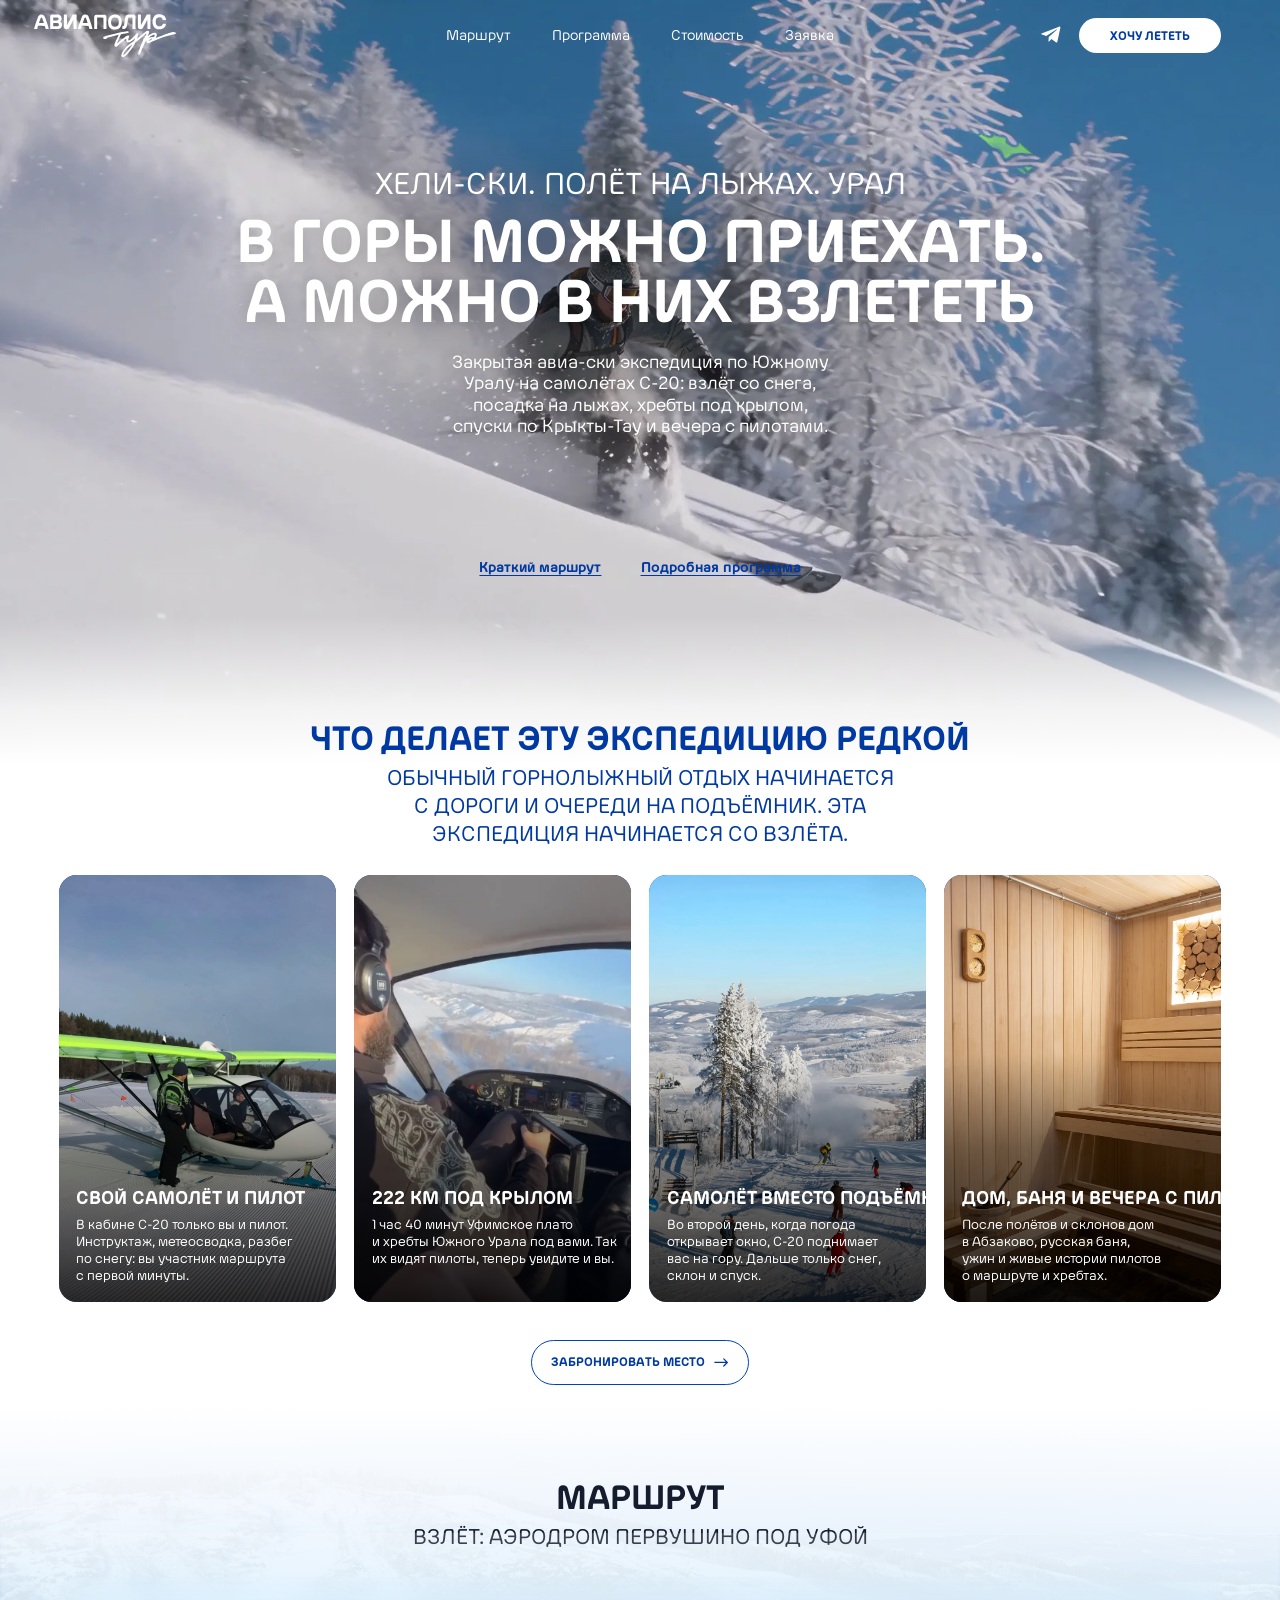
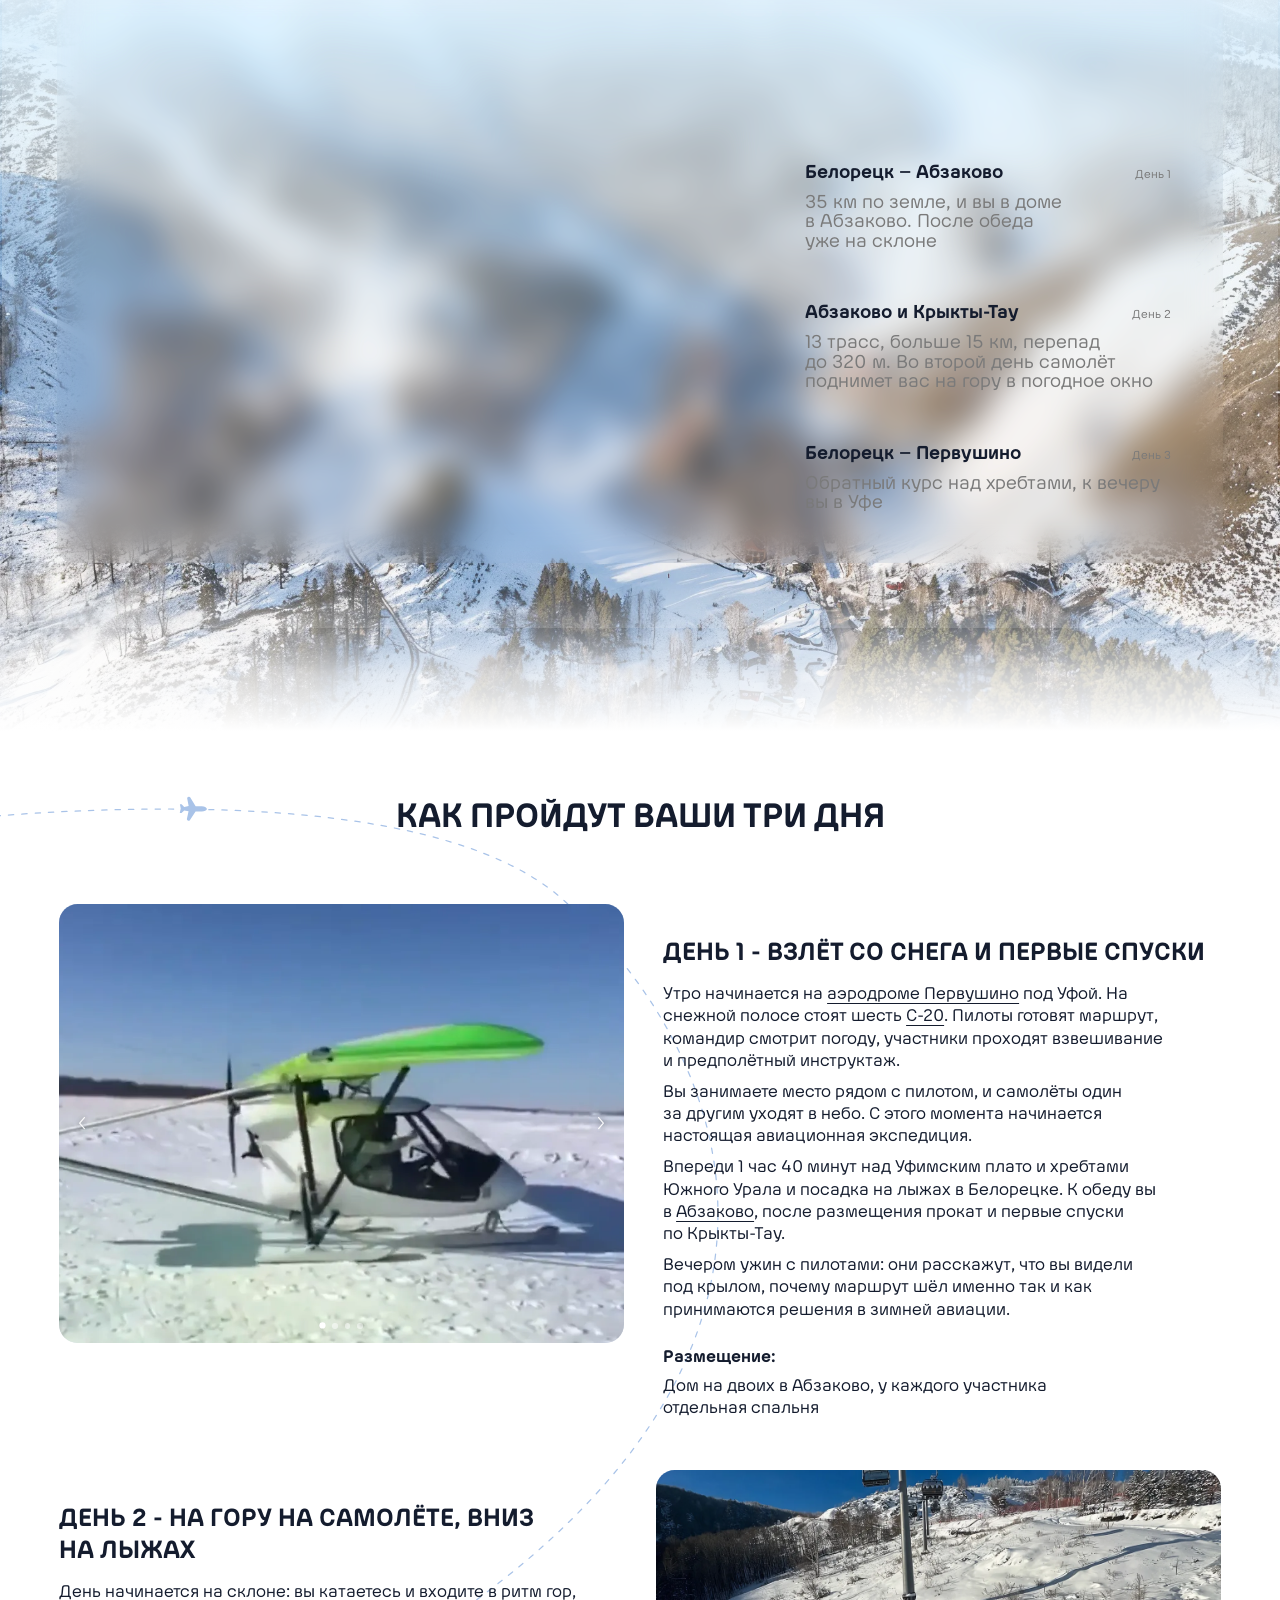
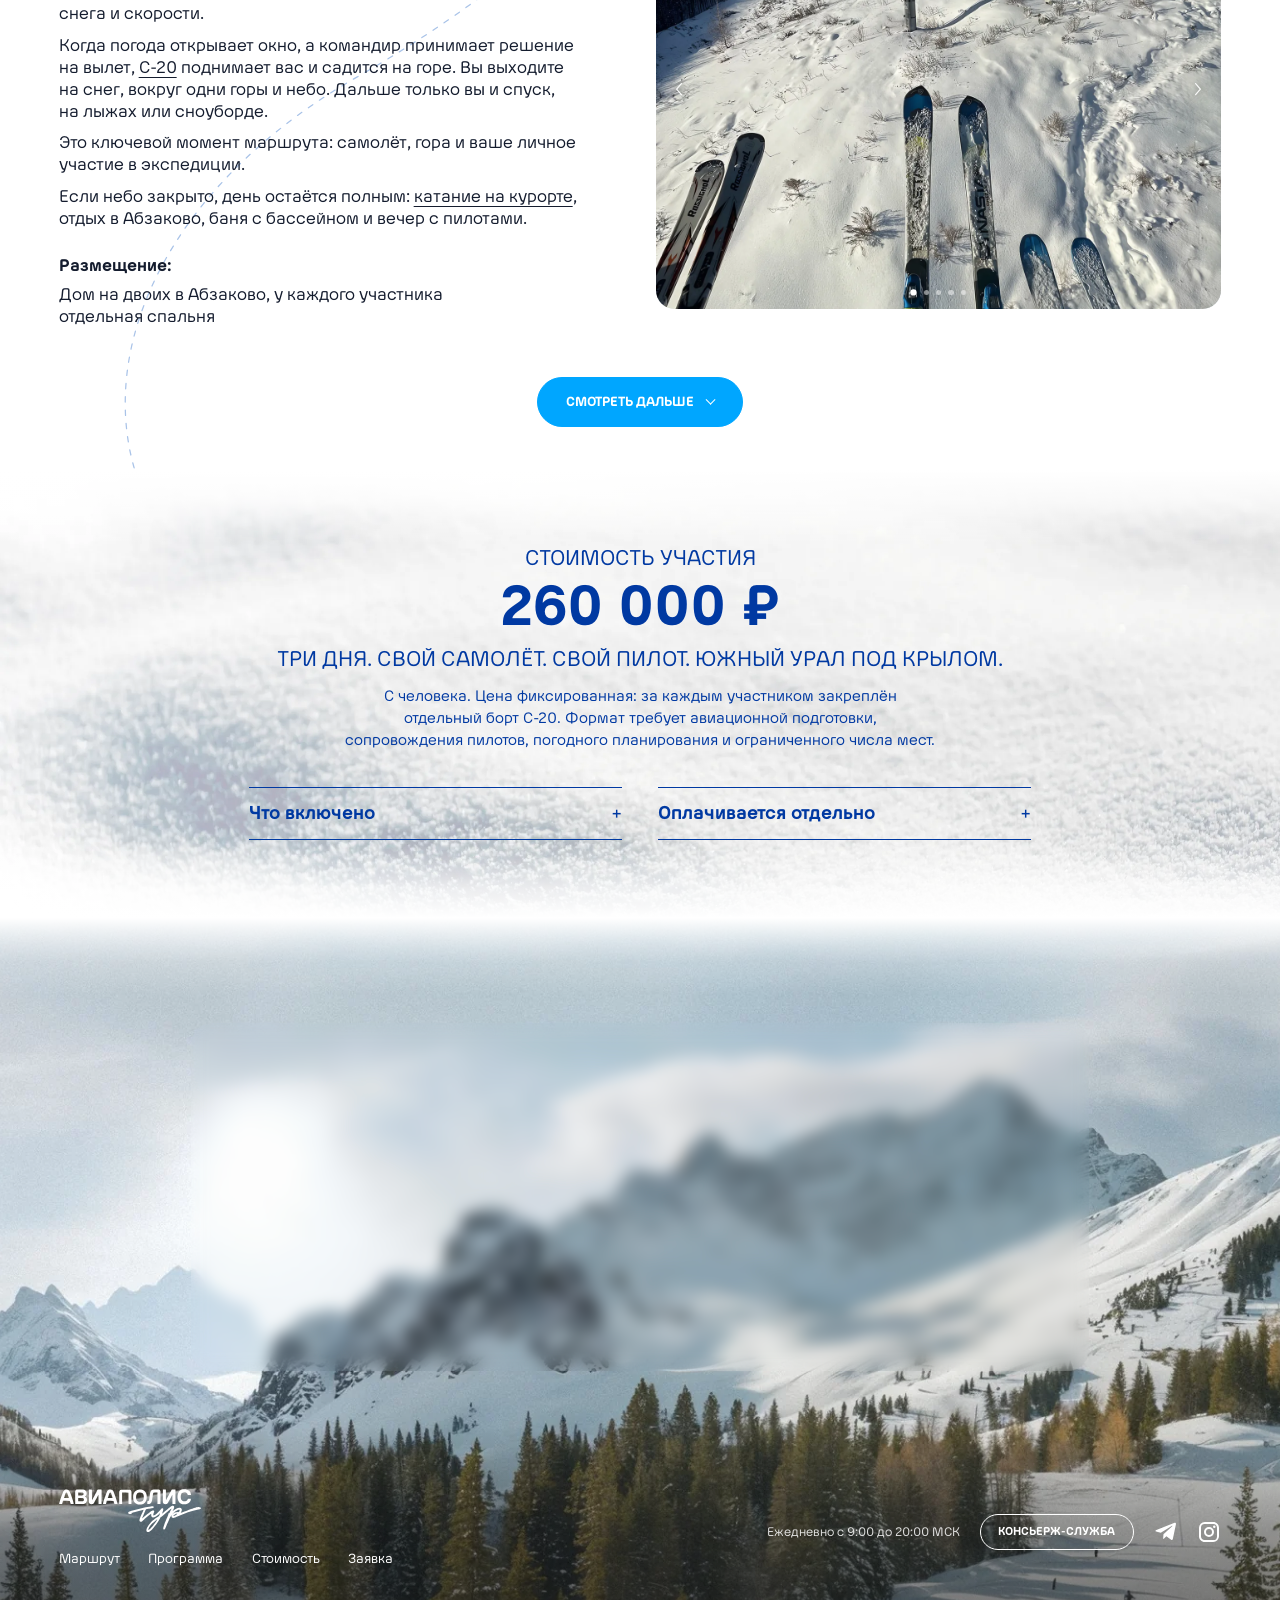
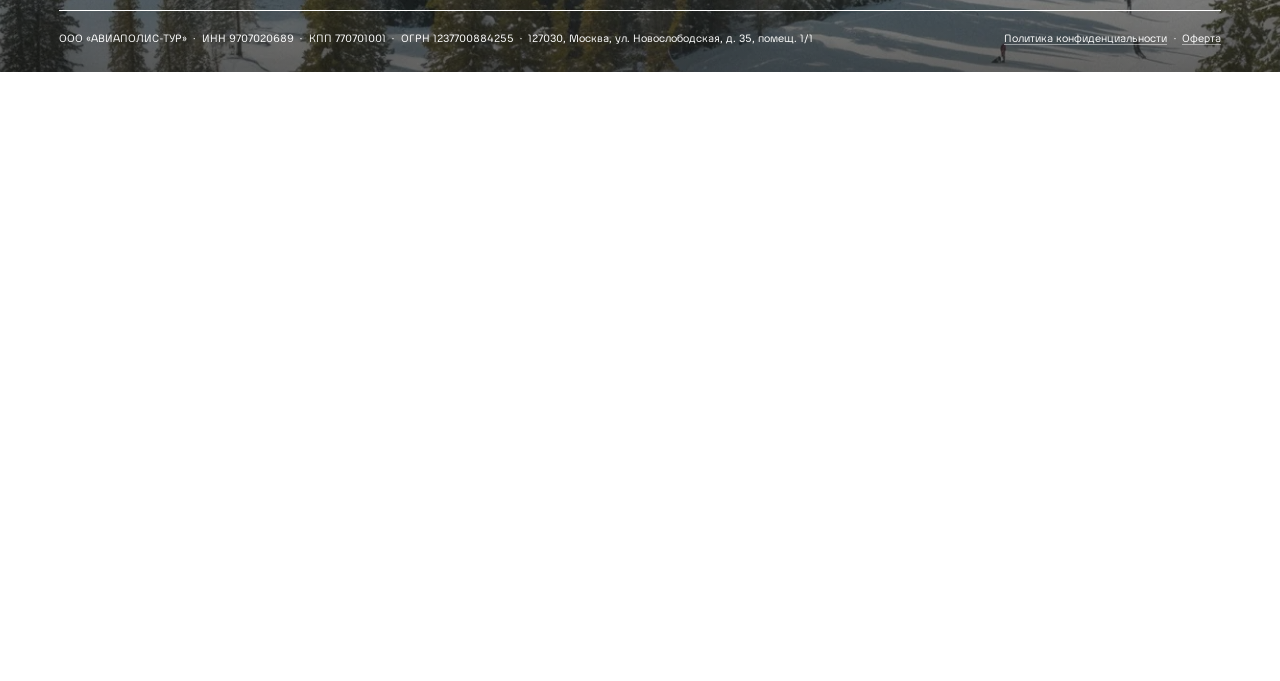
==== polet-na-lyzhah.html @ f7c64346 "Rewrite page copy from the audit, edition 3 Hero slogan and lead, the rarity cards, route stages, da" ====
<!doctype html>
<html lang="ru">
<head>
<meta charset="utf-8">
<meta name="viewport" content="width=device-width,initial-scale=1,viewport-fit=cover">
<title>Полёт на лыжах. Урал · Авиаполис-Тур</title>
<meta name="description" content="Взлёт со снега, посадка на лыжах, свой самолёт и пилот. Три дня на Южном Урале: спуски, баня и вечера с пилотами. 5 мест.">
<meta property="og:title" content="Полёт на лыжах. Урал: закрытая авиа-ски экспедиция на С-20">
<meta property="og:description" content="Взлёт со снега, посадка на лыжах, свой самолёт и пилот. Три дня на Южном Урале: спуски, баня и вечера с пилотами. 5 мест.">
<meta property="og:image" content="https://asyastudio.github.io/aviapolis-tour/assets/img/ski2-plane.webp">
<meta property="og:type" content="website">
<link rel="preload" href="assets/fonts/aviapolis-bold.woff2" as="font" type="font/woff2" crossorigin>
<link rel="preload" as="image" href="assets/img/ski2-hero-cut3.webp" media="(min-width:761px)">
<link rel="preload" as="image" href="assets/img/ski2-hero-m.webp" media="(max-width:760px)">
<link rel="stylesheet" href="assets/css/ski2.css?v=1019p">
<script>/*fresh*/(function(){try{var l=document.querySelector('link[href*="ski2.css?v="]');if(!l)return;var V=l.getAttribute("href").split("v=")[1];fetch("version.txt?"+Date.now(),{cache:"no-store"}).then(function(r){return r.ok?r.text():""}).then(function(t){t=t.trim();if(t&&t!==V&&sessionStorage.getItem("skv")!==t){sessionStorage.setItem("skv",t);location.reload()}}).catch(function(){})}catch(e){}})();</script>
<script>(function(){var d=document.documentElement;function k(){var w=window.innerWidth;d.style.setProperty("--k",w>1240?Math.min(w/1440,1.8).toFixed(4):"1")}k();window.addEventListener("resize",k)})();</script>
</head>
<body>

<header class="hero" id="top">
  <div class="top"><div class="top-in">
    <a class="logo" href="#top" aria-label="Авиаполис-Тур"><img src="assets/img/logo-tour-white-text.svg" alt="Авиаполис-Тур" width="160" height="47"></a>
    <nav aria-label="Разделы"><a href="#route">Маршрут</a><a href="#program">Программа</a><a href="#price">Стоимость</a><a href="#apply">Заявка</a></nav>
    <div class="top-r">
    <a class="top-tg" href="https://t.me/dariaanishuk?text=%D0%97%D0%B4%D1%80%D0%B0%D0%B2%D1%81%D1%82%D0%B2%D1%83%D0%B9%D1%82%D0%B5%21%20%D0%A5%D0%BE%D1%87%D1%83%20%D0%B2%20%D1%8D%D0%BA%D1%81%D0%BF%D0%B5%D0%B4%D0%B8%D1%86%D0%B8%D1%8E%20%C2%AB%D0%A5%D0%B5%D0%BB%D0%B8-%D1%81%D0%BA%D0%B8.%20%D0%9F%D0%BE%D0%BB%D1%91%D1%82%20%D0%BD%D0%B0%20%D0%BB%D1%8B%D0%B6%D0%B0%D1%85.%20%D0%A3%D1%80%D0%B0%D0%BB%C2%BB.%20%D0%9F%D0%BE%D0%B4%D1%81%D0%BA%D0%B0%D0%B6%D0%B8%D1%82%D0%B5%2C%20%D0%BA%D0%B0%D0%BA%D0%B8%D0%B5%20%D0%B4%D0%B0%D1%82%D1%8B%20%D1%81%D0%B2%D0%BE%D0%B1%D0%BE%D0%B4%D0%BD%D1%8B%3F" target="_blank" rel="noopener" aria-label="Написать в консьерж-службу в Telegram" title="Написать в консьерж-службу в Telegram"><svg viewBox="0 0 24 24" aria-hidden="true"><path fill="currentColor" d="M21.94 4.32 18.83 19c-.23 1.04-.85 1.3-1.72.81l-4.74-3.5-2.29 2.2c-.25.26-.47.47-.96.47l.34-4.82 8.77-7.92c.38-.34-.08-.53-.59-.19L6.8 12.87 2.13 11.4c-1.01-.32-1.03-1.01.21-1.5L20.6 2.87c.85-.31 1.59.2 1.34 1.45z"/></svg></a>
    <a class="pill" href="#apply">Хочу лететь</a>
    <button class="burger" id="burger" type="button" aria-label="Меню" aria-expanded="false" aria-controls="mnav"><i></i><i></i></button>
    </div>
  </div>
  <div class="mnav" id="mnav"><div class="mnav-in"><nav aria-label="Разделы, меню"><a href="#route">Маршрут</a><a href="#program">Программа</a><a href="#price">Стоимость</a><a href="#apply">Заявка</a></nav><a class="pill" href="#apply">Хочу лететь</a></div></div>
  </div>
  <video class="hero-bg" autoplay muted loop playsinline preload="metadata" poster="assets/img/ski2-hero-cut3.webp" aria-label="Лыжник спускается по снежному склону, над ним пролетает самолёт С-20; катание по целине, самолёт на снегу, взлёт и полёт" data-d="assets/video/ski2-hero-cut3.mp4" data-m="assets/video/ski2-hero-m.mp4" data-pm="assets/img/ski2-hero-m.webp"></video><script>(function(){var v=document.currentScript.previousElementSibling,m=window.matchMedia&&matchMedia("(max-width:760px)").matches;if(m){v.poster=v.getAttribute("data-pm")}v.src=v.getAttribute(m?"data-m":"data-d")})();</script>
  <div class="hero-in">
    <p class="hero-kicker">Хели-ски. Полёт на&nbsp;лыжах. Урал</p>
    <h1>В&nbsp;горы можно приехать.<br>А&nbsp;можно в&nbsp;них взлететь</h1>
    <p class="hero-lead">Закрытая авиа-ски экспедиция по&nbsp;Южному Уралу на&nbsp;самолётах С-20: взлёт со&nbsp;снега, посадка на&nbsp;лыжах, хребты под&nbsp;крылом, спуски по&nbsp;Крыкты-Тау и&nbsp;вечера с&nbsp;пилотами.</p>
  </div>
  <p class="hero-links"><a href="#route">Краткий маршрут</a><a href="#program">Подробная программа</a></p>
</header>

<main>
<section class="await" id="await"><div class="wrap">
  <h2 class="h2">Что делает эту экспедицию редкой</h2>
  <p class="await-lead">Обычный горнолыжный отдых начинается с&nbsp;дороги и&nbsp;очереди на&nbsp;подъёмник. Эта экспедиция начинается со&nbsp;взлёта.</p>
  <div class="cards">
    <article class="card"><img loading="lazy" src="assets/img/ski2-c1m.webp" alt="Самолёт С-20 на подготовленной снежной полосе"><div class="card-t"><h3>Свой самолёт и&nbsp;пилот</h3><p>В кабине С-20 только вы и&nbsp;пилот. Инструктаж, метеосводка, разбег по&nbsp;снегу: вы участник маршрута с&nbsp;первой минуты.</p></div></article>
    <article class="card"><video autoplay muted loop playsinline preload="metadata" poster="assets/img/ski2-card2.webp" aria-label="Вид из кабины самолёта над хребтами"><source src="assets/video/ski2-card2.mp4" type="video/mp4"></video><div class="card-t"><h3>222&nbsp;км под&nbsp;крылом</h3><p>1&nbsp;час 40&nbsp;минут Уфимское плато и&nbsp;хребты Южного Урала под&nbsp;вами. Так их видят пилоты, теперь увидите и&nbsp;вы.</p></div></article>
    <article class="card"><img loading="lazy" src="assets/img/ski2-c3m.webp" alt="Склон в Абзаково"><div class="card-t"><h3>Самолёт вместо подъёмника</h3><p>Во второй день, когда погода открывает окно, С-20 поднимает вас на&nbsp;гору. Дальше только снег, склон и&nbsp;спуск.</p></div></article>
    <article class="card"><img loading="lazy" src="assets/img/ski2-c4-banya.webp" alt="Парная в бане"><div class="card-t"><h3>Дом, баня и&nbsp;вечера с&nbsp;пилотами</h3><p>После полётов и&nbsp;склонов дом в&nbsp;Абзаково, русская баня, ужин и&nbsp;живые истории пилотов о&nbsp;маршруте и&nbsp;хребтах.</p></div></article>
  </div>
  <p class="await-cta"><a class="btn-line" href="#apply">Забронировать место <svg viewBox="0 0 16 10" fill="none" stroke="currentColor" stroke-width="1.4" stroke-linecap="round" stroke-linejoin="round" aria-hidden="true"><path d="M1 5h14M11 1l4 4-4 4"/></svg></a></p>
</div></section>

<section class="route" id="route"><div class="wrap">
  <h2 class="h2">Маршрут</h2>
  <p class="route-start">Взлёт: аэродром Первушино под&nbsp;Уфой</p>
  <div class="route-panel">
    <div class="map"><svg viewBox="0 0 685 511" role="img" aria-label="Карта маршрута: Первушино, Белорецк, Абзаково"><image href="assets/img/ski2-map-geo.webp" x="-75" y="-10" width="760" height="525" preserveAspectRatio="none"/><g class="mr" fill="none" stroke="#131313" stroke-width="2.5" stroke-linecap="round"><path transform="translate(84.4 69.1)" d="M0 0C154.5 12.8 323.9 57.7 405.6 103.5C428.5 119.5 398.6 162.3 381.7 179.3C373.7 197.2 371.7 222.2 371.7 244.1"/><path transform="translate(456.1 313.2)" stroke-dasharray="2 6" d="M0 0L30.8 42.9"/></g><g fill="#131313"><path transform="translate(219.3 82.8)" d="M9.8 6.5L1.8 0L0 9.8Z"/><path transform="translate(397.1 128.9)" d="M10.1 7.6L3.2 0L0 9.5Z"/><path transform="translate(486.2 212.7)" d="M0 10.3L8.8 5L.1 0Z"/><path transform="translate(453.2 277.7)" d="M4 9.5L10 1.1L0 0Z"/><circle class="mn" cx="551.1" cy="471" r="3.5"/></g><g fill="#fff" stroke="#131313" stroke-width="2.5"><circle cx="84.4" cy="69.1" r="6"/><circle cx="456.1" cy="313.2" r="6"/><circle cx="487" cy="356.1" r="6"/><circle cx="51.6" cy="94" r="3.5"/></g><g class="mn" fill="none" stroke="#131313" stroke-width="1.5" stroke-linejoin="round"><path transform="translate(521.9 150.8)" d="M0 11L6 0L12 11Z"/><path transform="translate(399.3 225.5)" d="M0 11L6 0L12 11Z"/><path transform="translate(460.1 242.5)" d="M0 11L6 0L12 11Z"/><path transform="translate(502 382)" d="M0 11L6 0L12 11Z"/></g><ellipse class="mn" cx="493" cy="417.5" rx="5" ry="3" fill="#00A6FF"/><text class="mj" x="97" y="48.4" font-size="15" font-weight="700">Первушино</text><text class="mn" x="97" y="63.5" font-size="11">аэродром, старт</text><text class="mj" x="61" y="99.3" font-size="12" font-weight="700">Уфа</text><text class="mj" x="442" y="308.4" font-size="15" font-weight="700" text-anchor="end">Белорецк</text><text class="mn" x="442" y="324.5" font-size="11" text-anchor="end">посадка на лыжах</text><text class="mj" x="501" y="362.4" font-size="15" font-weight="700">Абзаково</text><text class="mj" x="255" y="76.2" font-size="13" font-weight="700">222 км</text><text class="mn" x="255" y="91.5" font-size="11">1 ч 40 мин в небе</text><text class="mn" x="435" y="343.3" font-size="12" font-weight="700" text-anchor="end">35 км</text><text class="mn" x="539" y="160.5" font-size="11">Иремель, 1582 м</text><text class="mn" x="391" y="235.5" font-size="11" text-anchor="end">Ямантау, 1640 м</text><text class="mn" x="480" y="252.5" font-size="11">Инзерские Зубчатки</text><text class="mn" x="520" y="392.5" font-size="11">хр. Крыкты-Тау</text><text class="mn" x="504" y="421.5" font-size="11">оз. Банное</text><text class="mn" x="155" y="391.3" font-size="12" font-weight="700" letter-spacing="5">БАШКОРТОСТАН</text><text class="mn" x="147" y="258.5" font-size="11">р. Белая</text><text class="mn" x="561" y="474.5" font-size="11">Магнитогорск</text></svg></div>
    <ul class="stages">
      <li class="stage"><svg viewBox="0 0 24 24" aria-hidden="true"><path d="M2 20h20v1.6H2z"/><path d="M21.6 9.2c-.3-1-1.4-1.6-2.4-1.3l-5 1.4L7.6 3.4l-1.9.5 3.9 6.7-4.7 1.3-1.9-1.5-1.4.4 2.4 4.3 16.2-4.400c1-.3 1.6-1.4 1.4-2.500z"/></svg><div><h3>Первушино – Белорецк</h3><p>Взлёт со&nbsp;снежной полосы, 1&nbsp;час 40&nbsp;минут и&nbsp;222&nbsp;км над&nbsp;Уфимским плато и&nbsp;хребтами, посадка на&nbsp;лыжах</p></div><span>День&nbsp;1</span></li>
      <li class="stage"><svg viewBox="0 0 24 24" aria-hidden="true"><path fill-rule="evenodd" d="M18.9 6.5C18.7 5.6 17.9 5 17 5H7c-.9 0-1.7.6-1.9 1.5L3 12v7c0 .6.4 1 1 1h1c.6 0 1-.4 1-1v-1h12v1c0 .6.4 1 1 1h1c.6 0 1-.4 1-1v-7l-2.1-5.500zM7 15.5a1.5 1.5 0 110-3 1.5 1.5 0 010 3zm10 0a1.5 1.5 0 110-3 1.5 1.5 0 010 3zM5.2 10.5L6.5 7h11l1.3 3.500H5.2z"/></svg><div><h3>Белорецк – Абзаково</h3><p>35&nbsp;км по&nbsp;земле, и&nbsp;вы в&nbsp;доме в&nbsp;Абзаково. После обеда уже на&nbsp;склоне</p></div><span>День&nbsp;1</span></li>
      <li class="stage"><svg viewBox="0 0 24 24" aria-hidden="true"><path d="M1 20L9 6l4.5 7.8L15.5 11 23 20H1z"/></svg><div><h3>Абзаково и&nbsp;Крыкты-Тау</h3><p>13&nbsp;трасс, больше 15&nbsp;км, перепад до&nbsp;320&nbsp;м. Во второй день самолёт поднимет вас на&nbsp;гору в&nbsp;погодное окно</p></div><span>День&nbsp;2</span></li>
      <li class="stage"><svg viewBox="0 0 24 24" aria-hidden="true"><path d="M2 20h20v1.6H2z"/><path d="M21.6 9.2c-.3-1-1.4-1.6-2.4-1.3l-5 1.4L7.6 3.4l-1.9.5 3.9 6.7-4.7 1.3-1.9-1.5-1.4.4 2.4 4.3 16.2-4.400c1-.3 1.6-1.4 1.4-2.500z"/></svg><div><h3>Белорецк – Первушино</h3><p>Обратный курс над&nbsp;хребтами, к&nbsp;вечеру вы в&nbsp;Уфе</p></div><span>День&nbsp;3</span></li>
    </ul>
  </div>
</div></section>

<section class="prog" id="program">
  <svg class="prog-path" viewBox="0 0 1219 1656" fill="none" aria-hidden="true"><path d="M0 21.4C188.3 -2 620.7 -35.7 774 102.9C974.5 284.4 1110 651.5 540.5 976.9C48.3 1258.2 244 1884.5 1218.5 1569.5S1640 1400 1820 1300" stroke="#A9C3E8" stroke-width="1.4" stroke-linecap="round" stroke-dasharray="6 9"/><g transform="translate(341.8 -12.8) rotate(45.8 13 13)"><circle cx="13" cy="13" r="19" fill="#fff"/><path fill="#A9C3E8" d="M20.63 22.84L18.12 11.41L23 6.53C25.09 4.44 25.79 1.65 25.09.26C23.7-.43 20.91.26 18.82 2.35L13.94 7.23L2.5 4.72C1.81 4.58 1.25 4.86.97 5.41L.55 6.11C.27 6.81.41 7.51.97 7.92L8.36 12.8L5.57 16.99L1.39 16.99L0 18.38L4.18 21.17L6.97 25.35L8.36 23.96L8.36 19.77L12.54 16.99L17.42 24.38C17.84 24.93 18.54 25.07 19.23 24.79L19.93 24.51C20.49 24.1 20.77 23.54 20.63 22.84Z"/></g></svg>
  <div class="wrap">
  <h2 class="h2">Как пройдут ваши три дня</h2>
  <article class="day">
    <div class="day-ph sl"><div class="sl-track"><div class="sl-item"><video autoplay muted loop playsinline preload="metadata" poster="assets/img/ski2-day1-takeoff.webp" aria-label="Самолёт С-20 на лыжах разбегается по снегу, взлетает и проходит над головой"><source src="assets/video/ski2-day1-takeoff2.mp4" type="video/mp4"></video></div><div class="sl-item"><video autoplay muted loop playsinline preload="metadata" poster="assets/img/ski2-day1-drone.webp" aria-label="Самолёт С-20 на снегу и заснеженные поля с высоты"><source src="assets/video/ski2-day1-drone.mp4" type="video/mp4"></video></div><div class="sl-item"><img loading="lazy" src="assets/img/ski2-d1-3-hq.webp" alt="Нижняя станция и склон в Абзаково"></div><div class="sl-item"><img loading="lazy" src="assets/img/ski2-n-zubchatki-hq.webp" alt="Инзерские Зубчатки зимой" style="object-position:50% 42%"></div></div><button class="sl-btn sl-prev" type="button" aria-label="Предыдущее фото"><svg viewBox="0 0 10 18" fill="none" stroke="currentColor" stroke-width="1.6" stroke-linecap="round" stroke-linejoin="round" aria-hidden="true"><path d="M2 2l6 7-6 7"/></svg></button><button class="sl-btn sl-next" type="button" aria-label="Следующее фото"><svg viewBox="0 0 10 18" fill="none" stroke="currentColor" stroke-width="1.6" stroke-linecap="round" stroke-linejoin="round" aria-hidden="true"><path d="M2 2l6 7-6 7"/></svg></button><div class="sl-dots" aria-hidden="true"><i class="on"></i><i></i><i></i><i></i></div></div>
    <div class="day-tx">
      <h3>День 1 - Взлёт со&nbsp;снега и&nbsp;первые спуски</h3>
      <p>Утро начинается на&nbsp;<a href="https://pervushino.ru/" target="_blank" rel="noopener">аэродроме Первушино</a> под&nbsp;Уфой. На снежной полосе стоят шесть <a href="https://vk.com/cesla_avia" target="_blank" rel="noopener">С-20</a>. Пилоты готовят маршрут, командир смотрит погоду, участники проходят взвешивание и&nbsp;предполётный инструктаж.</p>
      <p>Вы занимаете место рядом с&nbsp;пилотом, и&nbsp;самолёты один за&nbsp;другим уходят в&nbsp;небо. С этого момента начинается настоящая авиационная экспедиция.</p>
      <p>Впереди 1&nbsp;час 40&nbsp;минут над&nbsp;Уфимским плато и&nbsp;хребтами Южного Урала и&nbsp;посадка на&nbsp;лыжах в&nbsp;Белорецке. К обеду вы в&nbsp;<a href="https://abzakovo.com/" target="_blank" rel="noopener">Абзаково</a>, после размещения прокат и&nbsp;первые спуски по&nbsp;Крыкты-Тау.</p>
      <p>Вечером ужин с&nbsp;пилотами: они расскажут, что вы видели под&nbsp;крылом, почему маршрут шёл именно так и&nbsp;как принимаются решения в&nbsp;зимней авиации.</p>
      <p class="stay"><b>Размещение:</b><span>Дом на&nbsp;двоих в&nbsp;Абзаково, у&nbsp;каждого участника отдельная спальня</span></p>
    </div>
  </article>
  <article class="day flip">
    <div class="day-ph sl"><div class="sl-track"><div class="sl-item"><img loading="lazy" src="assets/img/ski2-n-lift-hq.webp" alt="Лыжи над склоном, вид с кресельного подъёмника" style="object-position:50% 62%"></div><div class="sl-item"><img loading="lazy" src="assets/img/ski2-d2-ski.webp" alt="Лыжник в свежем снегу на склоне"></div><div class="sl-item"><img loading="lazy" src="assets/img/ski2-n-jump-hq.webp" alt="Лыжник в прыжке над заснеженными елями" style="object-position:88% 50%"></div><div class="sl-item"><img loading="lazy" src="assets/img/ski2-n-slope-top-hq.webp" alt="Склон и кресельный подъёмник, вид сверху" style="object-position:50% 50%"></div><div class="sl-item"><img loading="lazy" src="assets/img/ski2-n-banya-g.webp" alt="Парная в бане"></div></div><button class="sl-btn sl-prev" type="button" aria-label="Предыдущее фото"><svg viewBox="0 0 10 18" fill="none" stroke="currentColor" stroke-width="1.6" stroke-linecap="round" stroke-linejoin="round" aria-hidden="true"><path d="M2 2l6 7-6 7"/></svg></button><button class="sl-btn sl-next" type="button" aria-label="Следующее фото"><svg viewBox="0 0 10 18" fill="none" stroke="currentColor" stroke-width="1.6" stroke-linecap="round" stroke-linejoin="round" aria-hidden="true"><path d="M2 2l6 7-6 7"/></svg></button><div class="sl-dots" aria-hidden="true"><i class="on"></i><i></i><i></i><i></i><i></i></div></div>
    <div class="day-tx">
      <h3>День 2 - На&nbsp;гору на&nbsp;самолёте, вниз на&nbsp;лыжах</h3>
      <p>День начинается на&nbsp;склоне: вы катаетесь и&nbsp;входите в&nbsp;ритм гор, снега и&nbsp;скорости.</p>
      <p>Когда погода открывает окно, а&nbsp;командир принимает решение на&nbsp;вылет, <a href="https://vk.com/cesla_avia" target="_blank" rel="noopener">С-20</a> поднимает вас и&nbsp;садится на&nbsp;горе. Вы выходите на&nbsp;снег, вокруг одни горы и&nbsp;небо. Дальше только вы и&nbsp;спуск, на&nbsp;лыжах или&nbsp;сноуборде.</p>
      <p>Это ключевой момент маршрута: самолёт, гора и&nbsp;ваше личное участие в&nbsp;экспедиции.</p>
      <p>Если небо закрыто, день остаётся полным: <a href="https://abzakovo.com/" target="_blank" rel="noopener">катание на&nbsp;курорте</a>, отдых в&nbsp;Абзаково, баня с&nbsp;бассейном и&nbsp;вечер с&nbsp;пилотами.</p>
      <p class="stay"><b>Размещение:</b><span>Дом на&nbsp;двоих в&nbsp;Абзаково, у&nbsp;каждого участника отдельная спальня</span></p>
    </div>
  </article>
  <div class="days-more" id="days-more" inert><div>
  <article class="day">
    <div class="day-ph sl"><div class="sl-track"><div class="sl-item"><img loading="lazy" src="assets/img/ski2-n-snowmobile-hq.webp" alt="Снегоход на заснеженном склоне" style="object-position:50% 88%"></div><div class="sl-item"><img loading="lazy" src="assets/img/ski2-d3-4-hq.webp" alt="Гора за елями" style="object-position:50% 42%"></div><div class="sl-item"><img loading="lazy" src="assets/img/ski2-d3-fly-g.webp" alt="Полёт между гор, вид из кабины"></div></div><button class="sl-btn sl-prev" type="button" aria-label="Предыдущее фото"><svg viewBox="0 0 10 18" fill="none" stroke="currentColor" stroke-width="1.6" stroke-linecap="round" stroke-linejoin="round" aria-hidden="true"><path d="M2 2l6 7-6 7"/></svg></button><button class="sl-btn sl-next" type="button" aria-label="Следующее фото"><svg viewBox="0 0 10 18" fill="none" stroke="currentColor" stroke-width="1.6" stroke-linecap="round" stroke-linejoin="round" aria-hidden="true"><path d="M2 2l6 7-6 7"/></svg></button><div class="sl-dots" aria-hidden="true"><i class="on"></i><i></i><i></i></div></div>
    <div class="day-tx">
      <h3>День 3 - Обратный курс над&nbsp;хребтами</h3>
      <p>Утро ваше: последние спуски, снегоходы или&nbsp;спокойное время в&nbsp;горах. После обеда сборы и&nbsp;дорога на&nbsp;аэродром Белорецк.</p>
      <p>Снова снег, самолёт, пилот, разбег, и&nbsp;обратный курс на&nbsp;<a href="https://pervushino.ru/" target="_blank" rel="noopener">Первушино</a>. Под крылом знакомые хребты Южного Урала, только теперь вы смотрите на&nbsp;них иначе: они стали частью вашей истории.</p>
      <p>К вечеру вы в&nbsp;Уфе. Обратный рейс лучше брать на&nbsp;поздний вечер, чтобы завершить экспедицию спокойно, без&nbsp;спешки.</p>
    </div>
  </article>
  </div></div>
  <p class="prog-cta"><button class="btn-line" id="days-btn" type="button" aria-expanded="false" aria-controls="days-more">Смотреть дальше</button></p>
  </div>
</section>

<section class="price" id="price"><div class="wrap">
  <p class="price-k">Стоимость участия</p>
  <h2 class="price-sum">260&nbsp;000&nbsp;₽</h2>
  <p class="price-sub">Три дня. Свой самолёт. Свой пилот. Южный Урал под&nbsp;крылом.</p>
  <p class="price-note">С человека. Цена фиксированная: за&nbsp;каждым участником закреплён отдельный борт С-20. Формат требует авиационной подготовки, сопровождения пилотов, погодного планирования и&nbsp;ограниченного числа мест.</p>
  <div class="price-cols">
    <details><summary>Что включено</summary><ul><li>Полёты на&nbsp;С-20 в&nbsp;1-й и&nbsp;3-й день: Первушино – Белорецк и&nbsp;обратно, место рядом с&nbsp;пилотом</li><li>Авиационный подъём на&nbsp;гору: в&nbsp;подходящую погоду и&nbsp;по&nbsp;решению командира</li><li>Проживание: 2&nbsp;ночи в&nbsp;доме на&nbsp;двоих, у&nbsp;каждого участника отдельная спальня</li><li>Русская баня при&nbsp;доме с&nbsp;бассейном</li><li>Питание по&nbsp;программе, включая ужины с&nbsp;пилотами</li><li>Трансферы по&nbsp;программе: между аэродромом, домом и&nbsp;курортом</li><li>Ски-пасс на&nbsp;3&nbsp;дня</li><li>Прокат лыж или&nbsp;сноуборда на&nbsp;3&nbsp;дня</li><li>Снегоходы, 2&nbsp;часа</li><li>Фотограф: сопровождение и&nbsp;снимки на&nbsp;память</li><li>Страхование участников</li><li>Экипировка: подбирается в&nbsp;пункте проката на&nbsp;месте</li></ul></details>
    <details><summary>Оплачивается отдельно</summary><ul><li>Авиаперелёт до&nbsp;Уфы и&nbsp;обратно: билеты участник покупает сам</li><li>Проживание и&nbsp;питание в&nbsp;Уфе до&nbsp;и&nbsp;после программы</li><li>Дополнительное питание: обед во&nbsp;2-й день, ужин в&nbsp;3-й день и&nbsp;личные заказы</li><li>Инструктор на&nbsp;склоне, если нужен</li><li>Дополнительные активности по&nbsp;желанию</li><li>Сувениры</li></ul></details>
  </div>
</div></section>

</main>
<div class="tail">
<section class="apply" id="apply"><div class="apply-band"><div class="wrap">
  <h2>Ваше место в&nbsp;кабине</h2>
  <p class="apply-lead">У таких экспедиций честные пределы: сезон, погодные окна, самолёты и&nbsp;пилоты. Мест пять. Если вы хотите оказаться в&nbsp;этом самолёте, оставьте заявку сейчас.</p>
  <form class="form" id="lead" novalidate>
    <div class="form-row">
      <input type="text" id="f-name" name="name" autocomplete="name" placeholder="Имя" aria-label="Имя">
      <input type="tel" id="f-phone" name="phone" autocomplete="tel" placeholder="Телефон" aria-label="Телефон">
      <button class="pill" type="submit">Забронировать место</button>
      <input class="hp" type="text" name="site" tabindex="-1" autocomplete="off" aria-hidden="true">
    </div>
    <label class="agree"><input type="checkbox" id="f-agree" name="agree"><span>Даю согласие на&nbsp;обработку персональных данных</span></label>
    <p class="form-err" id="f-err" role="alert"></p>
  </form>
  <p class="form-ok" id="f-ok" hidden>Отличное решение! Заявка у&nbsp;нас: свяжемся с&nbsp;вами в&nbsp;течение дня и&nbsp;подберём даты. До встречи на&nbsp;аэродроме!</p>
</div></div></section>


<footer class="foot"><div class="wrap">
  <div class="foot-top">
    <div>
      <a class="logo" href="#top" aria-label="Авиаполис-Тур"><img src="assets/img/logo-tour-white-text.svg" alt="Авиаполис-Тур" width="160" height="47"></a>
      <nav aria-label="Разделы"><a href="#route">Маршрут</a><a href="#program">Программа</a><a href="#price">Стоимость</a><a href="#apply">Заявка</a></nav>
    </div>
    <div class="foot-contacts"><span class="foot-hours">Ежедневно с&nbsp;9:00 до&nbsp;20:00 МСК</span><a class="foot-mgr" href="https://t.me/dariaanishuk?text=%D0%97%D0%B4%D1%80%D0%B0%D0%B2%D1%81%D1%82%D0%B2%D1%83%D0%B9%D1%82%D0%B5%21%20%D0%A5%D0%BE%D1%87%D1%83%20%D0%B2%20%D1%8D%D0%BA%D1%81%D0%BF%D0%B5%D0%B4%D0%B8%D1%86%D0%B8%D1%8E%20%C2%AB%D0%A5%D0%B5%D0%BB%D0%B8-%D1%81%D0%BA%D0%B8.%20%D0%9F%D0%BE%D0%BB%D1%91%D1%82%20%D0%BD%D0%B0%20%D0%BB%D1%8B%D0%B6%D0%B0%D1%85.%20%D0%A3%D1%80%D0%B0%D0%BB%C2%BB.%20%D0%9F%D0%BE%D0%B4%D1%81%D0%BA%D0%B0%D0%B6%D0%B8%D1%82%D0%B5%2C%20%D0%BA%D0%B0%D0%BA%D0%B8%D0%B5%20%D0%B4%D0%B0%D1%82%D1%8B%20%D1%81%D0%B2%D0%BE%D0%B1%D0%BE%D0%B4%D0%BD%D1%8B%3F" target="_blank" rel="noopener">Консьерж-служба</a><a href="https://t.me/aviapolisistus" target="_blank" rel="noopener" aria-label="Telegram" title="Telegram"><svg viewBox="0 0 24 24" aria-hidden="true"><path fill="currentColor" d="M21.94 4.32 18.83 19c-.23 1.04-.85 1.3-1.72.81l-4.74-3.5-2.29 2.2c-.25.26-.47.47-.96.47l.34-4.82 8.77-7.92c.38-.34-.08-.53-.59-.19L6.8 12.87 2.13 11.4c-1.01-.32-1.03-1.01.21-1.5L20.6 2.87c.85-.31 1.59.2 1.34 1.45z"/></svg></a><a href="https://www.instagram.com/aviapolis_/" target="_blank" rel="noopener" aria-label="Instagram" title="Instagram"><svg viewBox="0 0 24 24" aria-hidden="true"><path fill="currentColor" d="M7.8 2h8.4C19.4 2 22 4.6 22 7.8v8.4a5.8 5.8 0 0 1-5.8 5.8H7.8C4.6 22 2 19.4 2 16.2V7.8A5.8 5.8 0 0 1 7.8 2m-.2 2A3.6 3.6 0 0 0 4 7.6v8.8C4 18.39 5.61 20 7.6 20h8.8a3.6 3.6 0 0 0 3.6-3.6V7.6C20 5.61 18.39 4 16.4 4H7.6m9.65 1.5a1.25 1.25 0 0 1 1.25 1.25A1.25 1.25 0 0 1 17.25 8 1.25 1.25 0 0 1 16 6.75a1.25 1.25 0 0 1 1.25-1.25M12 7a5 5 0 0 1 5 5 5 5 0 0 1-5 5 5 5 0 0 1-5-5 5 5 0 0 1 5-5m0 2a3 3 0 0 0-3 3 3 3 0 0 0 3 3 3 3 0 0 0 3-3 3 3 0 0 0-3-3z"/></svg></a></div>
  </div>
  <div class="foot-bot"><span>ООО «АВИАПОЛИС-ТУР» &nbsp;·&nbsp; ИНН 9707020689 &nbsp;·&nbsp; КПП 770701001 &nbsp;·&nbsp; ОГРН 1237700884255 &nbsp;·&nbsp; 127030, Москва, ул.&nbsp;Новослободская, д.&nbsp;35, помещ.&nbsp;1/1</span><span class="foot-legal"><a href="privacy.html">Политика конфиденциальности</a> &nbsp;·&nbsp; <a href="oferta.html">Оферта</a></span></div>
</div></footer>
</div>

<script>(function(){var f=document.getElementById("lead");if(!f)return;var U="https://api.apimonster.ru/webhooks/154095/34593/18/015fbcec21b863d5a514475f6f8b2df3/";var e=document.getElementById("f-err"),ok=document.getElementById("f-ok"),b=f.querySelector("button");function done(){f.hidden=true;ok.hidden=false}function fail(){b.disabled=false;e.textContent="Не получилось отправить. Попробуйте ещё раз через минуту или напишите нам в Telegram."}f.addEventListener("submit",function(ev){ev.preventDefault();var n=f.name.value.trim(),p=f.phone.value.trim();if(!n||p.replace(/\D/g,"").length<10){e.textContent="Укажите имя и телефон, чтобы мы могли связаться.";return}if(!f.agree.checked){e.textContent="Отметьте согласие на обработку персональных данных.";return}e.textContent="";if(f.site.value){done();return}b.disabled=true;var d={name:n,phone:p,tour:"Полёт на лыжах. Урал",page:location.href};fetch(U,{method:"POST",headers:{"Content-Type":"application/json; charset=UTF-8"},body:JSON.stringify(d)}).then(function(r){if(r.ok)done();else fail()}).catch(fail)})})();</script>
<script>(function(){var b=document.getElementById("days-btn"),m=document.getElementById("days-more");if(b&&m){b.addEventListener("click",function(){var o=!m.classList.contains("open");m.classList.toggle("open",o);if(o){m.removeAttribute("inert")}else{m.setAttribute("inert","")}b.setAttribute("aria-expanded",o);b.textContent=o?"Свернуть":"Смотреть дальше";var v=m.querySelector("video");if(v){if(o){v.play()}else{v.pause()}}if(!o){document.getElementById("program").scrollIntoView({behavior:"smooth"})}})}var sel=".h2,.await-lead,.card,.await-cta,.route-start,.route-panel,.stage,.day,.prog-cta,.price-sum,.price-sub,.price-note,.price-cols,.apply h2,.apply-lead,.form,.foot-top";var els=document.querySelectorAll(sel);if(!("IntersectionObserver" in window)){return}document.documentElement.classList.add("js");var io=new IntersectionObserver(function(es){es.forEach(function(e){if(e.isIntersecting){e.target.classList.add("in");io.unobserve(e.target)}})},{rootMargin:"0px 0px -8% 0px",threshold:.08});els.forEach(function(e){e.classList.add("rv");io.observe(e)})})();</script>
<script>document.querySelectorAll(".sl").forEach(function(s){var t=s.querySelector(".sl-track"),d=s.querySelectorAll(".sl-dots i"),n=d.length;function cur(){return Math.round(t.scrollLeft/t.clientWidth)}function go(i){i=(i+n)%n;t.scrollTo({left:i*t.clientWidth,behavior:"smooth"})}s.querySelector(".sl-prev").addEventListener("click",function(){go(cur()-1)});s.querySelector(".sl-next").addEventListener("click",function(){go(cur()+1)});t.addEventListener("scroll",function(){var c=cur();d.forEach(function(e,i){e.classList.toggle("on",i===c)})},{passive:true})});</script>
<a class="fab" id="fab" href="#apply">Хочу лететь</a>
<script>(function(){var b=document.getElementById("burger"),m=document.getElementById("mnav"),t=document.querySelector(".top");if(!b||!m)return;function set(o){t.classList.toggle("open",o);b.setAttribute("aria-expanded",o)}b.addEventListener("click",function(){set(!t.classList.contains("open"))});m.addEventListener("click",function(e){if(e.target.closest("a"))set(false)});window.addEventListener("scroll",function(){t.classList.toggle("stuck",window.scrollY>40)},{passive:true})})();</script>
<script>(function(){var lb=document.createElement("div");lb.className="lb";lb.setAttribute("role","dialog");lb.setAttribute("aria-label","Просмотр фото");lb.innerHTML='<button class="lb-x" type="button" aria-label="Закрыть"><svg viewBox="0 0 18 18" fill="none" stroke="currentColor" stroke-width="1.4" stroke-linecap="round" aria-hidden="true"><path d="M2 2l14 14M16 2L2 16"/></svg></button><button class="lb-btn lb-prev" type="button" aria-label="Предыдущее фото"><svg viewBox="0 0 10 18" fill="none" stroke="currentColor" stroke-width="1.4" stroke-linecap="round" stroke-linejoin="round" aria-hidden="true"><path d="M2 2l6 7-6 7"/></svg></button><div class="lb-stage"></div><button class="lb-btn lb-next" type="button" aria-label="Следующее фото"><svg viewBox="0 0 10 18" fill="none" stroke="currentColor" stroke-width="1.4" stroke-linecap="round" stroke-linejoin="round" aria-hidden="true"><path d="M2 2l6 7-6 7"/></svg></button><div class="lb-n"></div>';document.body.appendChild(lb);var st=lb.querySelector(".lb-stage"),n=lb.querySelector(".lb-n"),items=[],i=0,x0=null;function show(k){i=(k+items.length)%items.length;var c=items[i].firstElementChild.cloneNode(true);c.removeAttribute("loading");st.classList.remove("in");st.innerHTML="";st.appendChild(c);if(c.play){c.muted=true;var pr=c.play();if(pr&&pr.catch)pr.catch(function(){})}void st.offsetWidth;st.classList.add("in");n.textContent=(i+1)+" / "+items.length}function close(){lb.classList.remove("open");document.documentElement.style.overflow="";setTimeout(function(){if(!lb.classList.contains("open"))st.innerHTML=""},400)}document.querySelectorAll(".sl,.cards").forEach(function(s){var it=[].slice.call(s.querySelectorAll(".sl-item,.card"));it.forEach(function(e,k){e.addEventListener("click",function(){items=it;lb.classList.add("open");document.documentElement.style.overflow="hidden";show(k)})})});lb.querySelector(".lb-prev").addEventListener("click",function(){show(i-1)});lb.querySelector(".lb-next").addEventListener("click",function(){show(i+1)});lb.querySelector(".lb-x").addEventListener("click",close);lb.addEventListener("click",function(e){if(e.target===lb||e.target===st)close()});document.addEventListener("keydown",function(e){if(!lb.classList.contains("open"))return;if(e.key==="Escape")close();if(e.key==="ArrowLeft")show(i-1);if(e.key==="ArrowRight")show(i+1)});lb.addEventListener("touchstart",function(e){x0=e.touches[0].clientX},{passive:true});lb.addEventListener("touchend",function(e){if(x0===null)return;var d=e.changedTouches[0].clientX-x0;x0=null;if(Math.abs(d)>40)show(i+(d<0?1:-1))})})();</script>
<script>(function(){var f=document.getElementById("fab"),a=document.getElementById("apply"),t=document.querySelector(".top");if(!f||!a)return;function u(){var r=a.getBoundingClientRect();f.classList.toggle("on",window.scrollY>520&&r.top>window.innerHeight*0.8&&!(t&&t.classList.contains("open")))}u();window.addEventListener("scroll",u,{passive:true});window.addEventListener("resize",u);document.addEventListener("click",function(){setTimeout(u,60)})})();</script>
</body>
</html>
---- assets/css/ski2.css ----
/* Полёт на лыжах. Урал: простой лендинг по макету Figma от 11.10.2026 */
@font-face{font-family:"Aviapolis";src:url("../fonts/aviapolis-bold.woff2") format("woff2");font-weight:700;font-display:swap}
@font-face{font-family:"Aviapolis";src:url("../fonts/aviapolis-regular.woff2") format("woff2");font-weight:400;font-display:swap}

:root{--blue:#0039A2;--acc:#0043BF;--sky:#00A6FF;--ink:#141C2E;--grey:#7A7A7A;--white:#fff;--wrap:1308px;--pad:66px}
*,*::before,*::after{box-sizing:border-box}
html{scroll-behavior:smooth;-webkit-text-size-adjust:100%}
body{zoom:var(--k,1);margin:0;font-family:"Aviapolis",Arial,sans-serif;font-weight:400;color:var(--blue);background:var(--white);-webkit-font-smoothing:antialiased}
img,svg,video{display:block;max-width:100%}
a{color:inherit;text-decoration:none}
h1,h2,h3,p,ul{margin:0;padding:0}
p,li{text-wrap:pretty}
.hero-lead,.await-lead,.route-start,.price-sub,.price-note,.apply-lead,.form-ok,.h2{text-wrap:balance}
ul{list-style:none}
.wrap{width:100%;max-width:calc(var(--wrap) + var(--pad)*2);margin:0 auto;padding-inline:var(--pad)}
.h2{font-size:38px;line-height:60px;font-weight:700;text-transform:uppercase;text-align:center;color:var(--blue)}

/* Шапка */
.top{position:fixed;inset:0 0 auto 0;z-index:5;height:80px;padding-top:env(safe-area-inset-top);transition:background .35s ease,backdrop-filter .35s ease}
.top.stuck{background:rgba(19,19,19,.34);-webkit-backdrop-filter:blur(16px) saturate(1.2);backdrop-filter:blur(16px) saturate(1.2)}
#route,#program,#price,#apply{scroll-margin-top:76px}
.top-in{position:relative;height:80px;display:flex;align-items:center;justify-content:space-between;padding-inline:38px 66px}
.top .logo img{width:160px;height:auto}
.top-r{display:flex;align-items:center;gap:12px}
.top-tg{display:flex;align-items:center;justify-content:center;width:40px;height:40px;color:var(--white);transition:transform .25s}
.top-tg svg{width:25px;height:25px}
.top-tg:hover{transform:translateY(-2px)}
.top nav{position:absolute;left:50%;top:50%;transform:translate(-50%,-50%);display:flex;gap:46px;font-size:16px;color:var(--white)}
.top nav a:hover{text-decoration:underline;text-underline-offset:4px}
.pill{display:inline-flex;align-items:center;justify-content:center;white-space:nowrap;height:40px;min-width:160px;padding:0 22px;border-radius:999px;background:var(--white);color:var(--blue);font-weight:700;font-size:14px;text-transform:uppercase;border:0;cursor:pointer;font-family:inherit;transition:background .2s,color .2s}
.pill:hover{background:var(--blue);color:var(--white)}

.burger,.mnav,.fab{display:none}

/* Первый экран */
.hero{position:relative;height:860px;max-height:none;color:var(--white);text-align:center;overflow:hidden;background:#9db7d6}
.hero-bg{position:absolute;inset:0;width:100%;height:100%;object-fit:cover;object-position:center}
.hero::after{content:"";position:absolute;inset:auto 0 0 0;height:167px;background:linear-gradient(180deg,rgba(255,255,255,0) 0,rgba(255,255,255,.76) 62%,#fff 100%)}
.hero-in{position:relative;z-index:2;height:100%;display:flex;flex-direction:column;align-items:center;padding-top:188px}
.hero-in::before{content:"";position:absolute;z-index:-1;left:50%;top:132px;width:980px;height:400px;transform:translateX(-50%);background:radial-gradient(closest-side,rgba(19,19,19,.3),rgba(19,19,19,.16) 55%,rgba(19,19,19,0));pointer-events:none}
.hero-kicker{font-size:34px;line-height:40px;text-transform:uppercase}
.hero h1{margin-top:10px;font-size:68px;line-height:68px;font-weight:700;text-transform:uppercase;text-shadow:0 2px 24px rgba(19,19,19,.18)}
.hero-lead{margin-top:22px;width:500px;max-width:100%;font-size:20px;line-height:24px;text-shadow:0 1px 14px rgba(19,19,19,.25)}
.hero-links{position:absolute;z-index:3;left:0;right:0;top:630px;display:flex;justify-content:center;gap:44px;font-size:16px;font-weight:700;color:var(--blue)}
.hero-links a{text-decoration:underline;text-underline-offset:3px}
.hero-links a:hover{color:var(--acc)}

/* Что вас ждёт */
.await{position:relative;z-index:1;margin-top:-90px;padding:32px 0 21px}
.await-lead{margin:-2px auto 0;max-width:688px;font-size:24px;line-height:31px;text-transform:uppercase;text-align:center}
.cards{margin-top:31px;display:grid;grid-template-columns:repeat(4,1fr);gap:20px}
.card{position:relative;cursor:zoom-in;aspect-ratio:312/481;border-radius:20px;overflow:hidden;background:var(--acc);color:var(--white)}
.card img,.card video{position:absolute;inset:0;width:100%;height:100%;object-fit:cover}
.cards .card:nth-child(4) img{object-position:55% 50%}
.card::after{content:"";position:absolute;inset:auto 0 0 0;height:58%;background:linear-gradient(180deg,rgba(0,0,0,0) 0,rgba(0,0,0,.42) 38%,rgba(0,0,0,.82) 100%)}
.card-t{position:absolute;z-index:1;left:20px;right:14px;bottom:20px}
.card h3{font-size:21px;line-height:24px;font-weight:700;text-transform:uppercase;white-space:nowrap}
.card p{margin-top:8px;font-size:15px;line-height:19px;height:76px}
.await-cta{display:flex;justify-content:center;margin-top:42px}
.btn-line{display:inline-flex;align-items:center;gap:10px;white-space:nowrap;height:51px;padding:0 22px;border:1px solid var(--acc);border-radius:48px;color:var(--blue);font-weight:700;font-size:14px;text-transform:uppercase;transition:background .2s,color .2s}
.btn-line svg{width:16px;height:10px}
.btn-line:hover{background:var(--acc);color:var(--white)}

/* Маршрут */
.route{position:relative;padding:77px 0 190px;background:#d6efff url("../img/ski-resort-hd.webp") center 62%/cover no-repeat;color:var(--ink)}
.route::before{content:"";position:absolute;inset:0;background:linear-gradient(180deg,#fff 0,rgba(242,248,255,.96) 12%,rgba(214,239,255,.9) 24%,rgba(214,239,255,.35) 46%,rgba(214,239,255,0) 66%)}
.route::after{content:"";position:absolute;inset:auto 0 0 0;height:170px;background:linear-gradient(180deg,rgba(255,255,255,0) 0,rgba(255,255,255,.78) 62%,#fff 100%);pointer-events:none}
.route .wrap{position:relative;z-index:1}
.route .h2{color:var(--ink)}
.route-start{margin-top:2px;font-size:24px;line-height:22px;text-transform:uppercase;text-align:center}
.route-panel{margin:34px -2px 0;padding:28px 33px 35px 29px;border-radius:20px;background:rgba(255,255,255,.16);-webkit-backdrop-filter:blur(18px) saturate(1.15);backdrop-filter:blur(18px) saturate(1.15);border:1px solid rgba(255,255,255,.45);box-shadow:0 12px 40px rgba(19,19,19,.12);display:grid;grid-template-columns:685fr 521fr;gap:24px;align-items:start}
.map{border-radius:12px;overflow:hidden;background:#fcfcf7}
.map svg{width:100%;height:auto}
.map text{font-family:"Aviapolis",Arial,sans-serif;fill:var(--ink);paint-order:stroke;stroke:#fff;stroke-width:4px;stroke-linejoin:round}
.stages{display:grid;gap:16px}
.stage{position:relative;min-height:116px;display:grid;grid-template-columns:52px 1fr;column-gap:22px;align-items:center;padding:20px 24px 20px 19px;border-radius:19px;background:var(--white)}
.stage svg{width:46px;height:46px;justify-self:center;fill:var(--ink)}
.stage h3{font-size:21px;line-height:26px;font-weight:700;color:var(--ink)}
.stage p{margin-top:10px;font-size:21px;line-height:22px;color:var(--grey)}
.stage span{position:absolute;right:24px;top:28px;font-size:13px;color:var(--grey);white-space:nowrap}

/* Программа */
.prog{position:relative;padding:66px 0 48px;overflow:hidden}
.prog-path{position:absolute;top:87px;left:50%;margin-left:-860px;width:1219px;height:1656px;overflow:visible;pointer-events:none}
.prog .wrap{position:relative}
.prog,.prog .h2{color:var(--ink)}
.day{display:grid;grid-template-columns:636px 1fr;gap:44px;align-items:start;margin-top:68px}
.day+.day{margin-top:58px}
.day.flip{grid-template-columns:1fr 636px}
.day.flip .day-ph{order:2}
.days-more{display:grid;grid-template-rows:0fr;opacity:0;transition:grid-template-rows .8s cubic-bezier(.4,0,.2,1),opacity .6s ease}
.days-more.open{grid-template-rows:1fr;opacity:1}
.days-more>div{overflow:hidden;min-height:0}
.days-more .day{margin-top:58px}
.prog-cta{display:flex;justify-content:center;margin-top:56px}
.prog-cta .btn-line{height:56px;padding:0 32px;gap:14px;font-size:15px;background:var(--sky);border-color:var(--sky);color:var(--white);font-family:inherit;cursor:pointer}
.prog-cta .btn-line::after{content:"";width:8px;height:8px;border-right:2px solid currentColor;border-bottom:2px solid currentColor;transform:translateY(-3px) rotate(45deg);transition:transform .35s}
.prog-cta .btn-line[aria-expanded="true"]::after{transform:translateY(2px) rotate(-135deg)}
.prog-cta .btn-line:hover{background:var(--blue);border-color:var(--blue)}
.day-ph{aspect-ratio:636/494;border-radius:21px;overflow:hidden;background:#dfe7f0}
.day-ph img,.day-ph video{width:100%;height:100%;object-fit:cover}
.sl{position:relative}
.sl-track{display:flex;height:100%;overflow-x:auto;scroll-snap-type:x mandatory;scrollbar-width:none;-ms-overflow-style:none}
.sl-track::-webkit-scrollbar{display:none}
.sl-item{flex:0 0 100%;height:100%;scroll-snap-align:start;cursor:zoom-in}
.sl-btn{position:absolute;top:50%;width:36px;height:48px;margin-top:-24px;padding:0;border:0;background:none;color:var(--white);display:flex;align-items:center;justify-content:center;cursor:pointer;opacity:.9;filter:drop-shadow(0 1px 3px rgba(19,19,19,.45));transition:opacity .25s,transform .25s}
.sl-btn svg{width:9px;height:16px}
.sl-btn:hover{opacity:1}
.sl-next:hover{transform:translateX(3px)}
.sl-prev:hover{transform:translateX(-3px)}
.sl-prev{left:8px}
.sl-prev svg{transform:rotate(180deg)}
.sl-next{right:8px}
.sl-dots{position:absolute;left:0;right:0;bottom:16px;display:flex;justify-content:center;gap:8px;pointer-events:none}
.sl-dots i{width:6px;height:6px;border-radius:50%;background:var(--white);opacity:.5;transition:opacity .3s,transform .3s}
.sl-dots i.on{opacity:1;transform:scale(1.25)}
.day-tx{padding-top:36px;max-width:628px}
.day h3{font-size:28px;line-height:36px;font-weight:700;text-transform:uppercase}
.day-tx p{margin-top:16px;font-size:19px;line-height:25px;max-width:594px}
.day-tx p+p{margin-top:10px}
.day-tx .stay{margin-top:28px}
.day-tx .stay b{display:block;font-weight:700;margin-bottom:8px}
.day-tx a{text-decoration:underline;text-underline-offset:4px;text-decoration-thickness:1px;transition:color .25s}
.day-tx a:hover{color:var(--acc)}

/* Стоимость */
.price{position:relative;margin-top:0;padding:84px 0 88px;text-align:center;background:#f4f6f9 url(../img/ski2-snow3.webp) center/cover no-repeat}
.price::before,.price::after{content:"";position:absolute;left:0;right:0;height:84px;pointer-events:none}
.price::before{top:0;background:linear-gradient(180deg,#fff 0,rgba(255,255,255,.75) 40%,rgba(255,255,255,0) 100%)}
.price::after{bottom:0;background:linear-gradient(0deg,#fff 0,rgba(255,255,255,.75) 40%,rgba(255,255,255,0) 100%)}
.price .wrap{position:relative;z-index:1}
.price-k{font-size:24px;line-height:31px;text-transform:uppercase}
.price-sum{margin-top:2px;font-size:64px;line-height:72px;font-weight:700}
.price-sub{margin-top:8px;font-size:24px;line-height:31px;text-transform:uppercase}
.price-note{margin:14px auto 0;max-width:700px;font-size:17px;line-height:25px}
.price-cols{margin:40px auto 0;max-width:880px;display:grid;grid-template-columns:1fr 1fr;gap:40px;text-align:left}
.price-cols details{border-top:1px solid var(--blue);border-bottom:1px solid var(--blue)}
.price-cols summary{display:flex;justify-content:space-between;align-items:center;padding:16px 0;font-size:21px;font-weight:700;cursor:pointer;list-style:none}
.price-cols summary::-webkit-details-marker{display:none}
.price-cols summary::after{content:"+";font-weight:400;font-size:24px;line-height:1}
.price-cols details[open] summary::after{content:"–"}
.price-cols li{position:relative;padding-left:20px;margin-bottom:10px;font-size:17px;line-height:24px}
.price-cols li::before{content:"";position:absolute;left:0;top:10px;width:5px;height:5px;border-radius:50%;background:var(--blue)}
.price-cols ul{padding-bottom:12px}

/* Заявка */
.tail{background:#dfe6ee url("../img/ski2-mount.webp") 62% 60%/auto 150% no-repeat}
.apply{position:relative;padding:118px 0 64px;color:var(--ink);text-align:center}
@media (min-width:1241px){.tail{background-size:150% auto;background-position:center 46%}}
.apply::after{content:"";position:absolute;inset:0 0 auto 0;height:90px;background:linear-gradient(180deg,#fff 0,rgba(255,255,255,.75) 18px,rgba(255,255,255,.25) 50px,rgba(255,255,255,0) 86px);pointer-events:none}
.apply-band{position:relative;z-index:1;max-width:1010px;margin:0 auto;padding:40px 0 40px;border-radius:24px;color:var(--ink);background:linear-gradient(180deg,rgba(255,255,255,.34) 0,rgba(255,255,255,.4) 45%,rgba(255,255,255,.54) 100%);-webkit-backdrop-filter:blur(9px) saturate(1.1);backdrop-filter:blur(9px) saturate(1.1);border:1px solid rgba(255,255,255,.7);box-shadow:0 14px 44px rgba(19,19,19,.12)}
.apply .wrap{position:relative;z-index:1}
.apply h2{font-size:61px;line-height:60px;font-weight:700}
.apply-lead{margin:18px auto 0;max-width:700px;font-size:17px;line-height:27px}
.form{margin:36px auto 0;max-width:820px;text-align:left}
.form-row{display:grid;grid-template-columns:300px 300px auto;gap:30px;align-items:end;justify-content:center}
.form input[type=text],.form input[type=tel]{width:100%;height:45px;padding:0;border:0;border-bottom:1px solid var(--ink);background:none;color:var(--ink);font:400 16px/22px "Aviapolis",Arial,sans-serif;outline:none;border-radius:0}
.form .hp{position:absolute;left:-9999px;width:1px;height:1px}
.form .pill:disabled{cursor:default;background:var(--grey)}
.form input::placeholder{color:var(--ink);opacity:1}
.form input:focus{border-bottom-width:2px}
.form .pill{height:51px;min-width:0;padding:0 38px;font-size:14px;text-transform:uppercase;background:var(--blue);color:var(--white)}
.form .pill:hover{background:var(--acc)}
.agree{display:flex;align-items:center;gap:12px;margin-top:36px;font-size:13px;line-height:20px;cursor:pointer}
.agree input{appearance:none;-webkit-appearance:none;flex:none;width:16px;height:16px;margin:0;border:1px solid var(--ink);border-radius:3px;background:none;cursor:pointer}
.agree input:checked{border-color:var(--blue);background:var(--blue) url("data:image/svg+xml,%3Csvg xmlns='http://www.w3.org/2000/svg' viewBox='0 0 16 16'%3E%3Cpath d='M3.500 8.300l3 2.900 6-6.400' fill='none' stroke='%23fff' stroke-width='2' stroke-linecap='round' stroke-linejoin='round'/%3E%3C/svg%3E") center/14px no-repeat}
.form-ok{margin-top:48px;font-size:24px;line-height:32px;text-align:center}
.form-err{margin-top:14px;font-size:14px;min-height:20px}

/* Подвал */
.foot{position:relative;color:var(--white);padding:70px 0 30px;background:linear-gradient(180deg,rgba(19,19,19,0) 0,rgba(19,19,19,.38) 42%,rgba(19,19,19,.62) 100%)}
.foot .wrap{position:relative}
.foot-top{display:flex;justify-content:space-between;gap:40px;flex-wrap:wrap}
.foot .logo img{width:160px;height:auto}
.foot nav{margin-top:22px;display:flex;gap:32px;font-size:15px;flex-wrap:wrap}
.foot nav a:hover{text-decoration:underline;text-underline-offset:4px}
.foot-contacts{display:flex;gap:22px;align-items:center;padding-top:8px}
.foot-contacts a{display:flex;color:var(--white);transition:transform .25s}
.foot-contacts svg{width:27px;height:27px}
.foot-contacts a:hover{transform:translateY(-2px)}
.foot-hours{font-size:14px;color:var(--white);opacity:.85;white-space:nowrap}
.foot-contacts{flex-wrap:wrap}
@media (max-width:700px){.foot-hours{width:100%}}
.foot-contacts .foot-mgr{align-items:center;height:40px;padding:0 20px;border:1px solid var(--white);border-radius:999px;font-size:13px;font-weight:700;text-transform:uppercase;white-space:nowrap;transition:background .25s,color .25s}
.foot-contacts .foot-mgr:hover{transform:none;background:var(--white);color:var(--blue)}
.foot-bot{margin-top:48px;padding-top:24px;border-top:1px solid var(--white);display:flex;justify-content:space-between;gap:20px;flex-wrap:wrap;font-size:12px}
.foot-legal a{color:inherit;text-decoration:none;border-bottom:1px solid rgba(255,255,255,.45)}.foot-legal a:hover{border-bottom-color:#fff}

/* Планшет */
@media (max-width:1240px){
  :root{--pad:32px}
  .top-in{padding-inline:32px}
  .top nav{gap:28px}
  .cards{grid-template-columns:repeat(2,1fr)}
  .card{aspect-ratio:1/1}
  .card p{height:auto;min-height:38px}
  .route-panel{grid-template-columns:1fr;padding:24px}
  .stage p{font-size:19px}
  .prog-path{display:none}
  .day,.day.flip{grid-template-columns:1fr 1fr;gap:32px;padding-left:0}
  .day-tx{padding-top:0}
  .day h3{font-size:24px;line-height:30px}
  .day-tx p{font-size:17px;line-height:23px}
}

/* Телефон */
@media (max-width:760px){
  :root{--pad:16px}
  .h2{font-size:28px;line-height:36px}
  .top{position:absolute;height:auto;padding-top:env(safe-area-inset-top);transition:background .3s,backdrop-filter .3s}
  #route,#program,#price,#apply{scroll-margin-top:14px}
  .top.stuck{background:none;-webkit-backdrop-filter:none;backdrop-filter:none}
  .top.open{background:rgba(19,19,19,.34);-webkit-backdrop-filter:blur(16px) saturate(1.2);backdrop-filter:blur(16px) saturate(1.2)}
  .top-in{height:60px;padding-inline:16px}
  .top .logo img{width:124px}
  .top nav{display:none}
  .top-r>.pill{display:none}
  .top-r{gap:2px}
  .top-tg{width:40px;height:44px}
  .top-tg svg{width:23px;height:23px}
  .fab{display:flex;position:fixed;z-index:6;left:16px;right:16px;bottom:calc(14px + env(safe-area-inset-bottom));height:50px;align-items:center;justify-content:center;border-radius:999px;background:var(--blue);color:var(--white);font-weight:700;font-size:14px;text-transform:uppercase;box-shadow:0 8px 24px rgba(19,19,19,.24);opacity:0;transform:translateY(18px);pointer-events:none;transition:opacity .35s ease,transform .35s ease}
  .fab.on{opacity:1;transform:none;pointer-events:auto}
  .burger{display:flex;flex-direction:column;justify-content:center;gap:7px;width:44px;height:44px;margin-right:-8px;padding:0 8px;border:0;background:none;cursor:pointer}
  .burger i{display:block;width:28px;height:2px;border-radius:1px;background:var(--white);box-shadow:0 0 3px rgba(19,19,19,.35);transition:transform .3s}
  .top::before{content:"";position:absolute;z-index:-1;inset:0 0 auto 0;height:128px;background:linear-gradient(180deg,rgba(19,19,19,.46) 0,rgba(19,19,19,.2) 55%,rgba(19,19,19,0) 100%);pointer-events:none;transition:opacity .3s}
  .top.open::before{opacity:0}
  .top.open .burger i:first-child{transform:translateY(4.5px) rotate(45deg)}
  .top.open .burger i:last-child{transform:translateY(-4.5px) rotate(-45deg)}
  .mnav{display:grid;grid-template-rows:0fr;transition:grid-template-rows .4s cubic-bezier(.4,0,.2,1)}
  .top.open .mnav{grid-template-rows:1fr}
  .mnav-in{overflow:hidden;min-height:0}
  .mnav nav{position:static;transform:none;display:flex;flex-direction:column;gap:0;font-size:19px;text-transform:uppercase;font-weight:700;color:var(--white)}
  .mnav nav a{padding:14px 16px;border-top:1px solid rgba(255,255,255,.22)}
  .mnav .pill{display:flex;margin:6px 16px 18px;height:46px}
  .pill{min-width:0;height:38px;padding:0 18px;font-size:13px}
  .hero{height:auto;min-height:640px;padding-bottom:150px}
  .hero-in{padding-top:128px;padding-inline:16px}
  .hero-in::before{top:96px;width:130%;height:330px}
  .hero-kicker{font-size:22px;line-height:28px}
  .hero h1{margin-top:8px;font-size:34px;line-height:38px}
  .hero-lead{margin-top:16px;font-size:17px;line-height:22px}
  .hero-links{position:absolute;top:auto;bottom:168px;flex-direction:row;align-items:center;gap:clamp(14px,5.6vw,24px);font-size:clamp(13px,3.8vw,15px);white-space:nowrap}
  .await{margin-top:-34px;padding-top:20px}
  .await-lead{font-size:17px;line-height:23px;margin-top:8px}
  .cards{grid-template-columns:1fr;gap:14px;margin-top:24px}
  .card{aspect-ratio:4/3.6}
  .card p{height:auto}
  .card h3{white-space:normal}
  .await-cta{margin-top:28px}
  .route{padding:48px 0 120px}
  .route::after{height:110px}
  .route-start{font-size:16px;line-height:22px;margin-top:6px}
  .route-panel{margin:22px 0 0;padding:12px;border-radius:16px;gap:12px}
  .map .mn{display:none}
  .map .mj{font-size:25px;stroke-width:7px}
  .map .mr{stroke-width:4.5px}
  .stages{gap:10px}
  .stage{min-height:0;grid-template-columns:40px 1fr;column-gap:16px;padding:16px 16px 16px 14px;border-radius:14px}
  .stage svg{width:34px;height:34px}
  .stage h3{font-size:17px;line-height:21px;padding-right:50px}
  .stage p{font-size:16px;line-height:20px;margin-top:6px}
  .stage span{right:16px;top:18px;font-size:12px}
  .prog{padding:44px 0 36px}
  .day,.day.flip{grid-template-columns:1fr;gap:18px;margin-top:36px}
  .days-more .day{margin-top:44px}
  .prog-cta{margin-top:30px}
  .day+.day{margin-top:44px}
  .day.flip .day-ph{order:0}
  .day-ph{border-radius:16px}
  .sl-btn{width:32px;height:44px;margin-top:-22px}
  .lb-stage{max-width:100%}
  .lb-stage img,.lb-stage video{border-radius:0}
  .lb-btn{width:44px;height:64px;margin-top:-32px}
  .lb-prev{left:0}
  .lb-next{right:0}
  .lb-x{top:8px;right:8px}
  .sl-btn svg{width:8px;height:14px}
  .sl-prev{left:4px}
  .sl-next{right:4px}
  .day h3{font-size:21px;line-height:26px}
  .day-tx p{font-size:16px;line-height:22px}
  .day-tx .stay{margin-top:22px}
  .price{margin-top:0;padding:60px 0 64px;background-image:url(../img/ski2-snow-m.webp);background-position:center 30%}
  .price::before,.price::after{height:60px}
  .price-k{font-size:18px;line-height:24px}
  .price-sum{font-size:44px;line-height:50px}
  .price-sub{font-size:17px;line-height:23px}
  .price-note{font-size:16px;line-height:23px}
  .price-cols{grid-template-columns:1fr;gap:0;margin-top:28px}
  .price-cols details+details{border-top:0}
  .price-cols summary{font-size:19px}
  .apply{padding:104px 0 44px}
  .apply-band{margin:0 16px;padding:34px 0 36px;border-radius:18px}
  .apply::after{height:70px;background:linear-gradient(180deg,#fff 0,rgba(255,255,255,.7) 16px,rgba(255,255,255,0) 70px)}
  .apply h2{font-size:36px;line-height:40px}
  .form{margin-top:32px}
  .form-row{grid-template-columns:1fr;gap:18px}
  .form .pill{margin-top:8px;width:100%}
  .agree{margin-top:22px;align-items:flex-start}
  .agree input{margin-top:2px}
  .foot{padding:64px 0 calc(28px + env(safe-area-inset-bottom))}
  .foot-contacts{gap:20px}
  .foot-bot{margin-top:34px}
}
/* Просмотр фото */
.lb{position:fixed;inset:0;z-index:100;display:flex;align-items:center;justify-content:center;background:rgba(19,19,19,.92);opacity:0;visibility:hidden;transition:opacity .4s ease,visibility .4s}
.lb.open{opacity:1;visibility:visible}
.lb-stage{max-width:calc(100% - 160px);opacity:0;transform:scale(.985);transition:opacity .4s ease,transform .4s cubic-bezier(.2,.7,.2,1)}
.lb-stage.in{opacity:1;transform:none}
.lb-stage img,.lb-stage video{display:block;width:auto;height:auto;object-fit:contain;max-width:100%;max-height:calc(84vh / var(--k,1));border-radius:16px}
.lb-btn,.lb-x{position:absolute;padding:0;border:0;background:none;color:var(--white);cursor:pointer;display:flex;align-items:center;justify-content:center;transition:transform .25s}
.lb-btn{top:50%;width:64px;height:80px;margin-top:-40px}
.lb-btn svg{width:12px;height:22px}
.lb-prev{left:10px}
.lb-prev svg{transform:rotate(180deg)}
.lb-next{right:10px}
.lb-next:hover{transform:translateX(3px)}
.lb-prev:hover{transform:translateX(-3px)}
.lb-x{top:14px;right:18px;width:48px;height:48px}
.lb-x svg{width:18px;height:18px}
.lb-n{position:absolute;left:0;right:0;bottom:20px;text-align:center;color:var(--white);font-size:14px}

/* Плавное появление */
.js .rv{opacity:0;transform:translateY(22px);transition:opacity .8s ease,transform .8s cubic-bezier(.2,.7,.2,1)}
.js .rv.in{opacity:1;transform:none}
.js .cards .rv:nth-child(2),.js .stages .rv:nth-child(2){transition-delay:.1s}
.js .cards .rv:nth-child(3),.js .stages .rv:nth-child(3){transition-delay:.2s}
.js .cards .rv:nth-child(4),.js .stages .rv:nth-child(4){transition-delay:.3s}
.hero-kicker,.hero h1,.hero-lead,.hero-links{animation:heroIn 1s cubic-bezier(.2,.7,.2,1) both}
.hero h1{animation-delay:.12s}
.hero-lead{animation-delay:.26s}
.hero-links{animation-delay:.42s}
@keyframes heroIn{from{opacity:0;transform:translateY(18px)}to{opacity:1;transform:none}}
.price-cols details[open] ul{animation:listIn .45s ease both}
@keyframes listIn{from{opacity:0;transform:translateY(-8px)}to{opacity:1;transform:none}}
.form-ok{animation:listIn .5s ease both}
@media (prefers-reduced-motion:reduce){html{scroll-behavior:auto}.js .rv{opacity:1;transform:none;transition:none}.hero-kicker,.hero h1,.hero-lead,.hero-links,.price-cols details[open] ul,.form-ok{animation:none}.days-more{transition:none}}
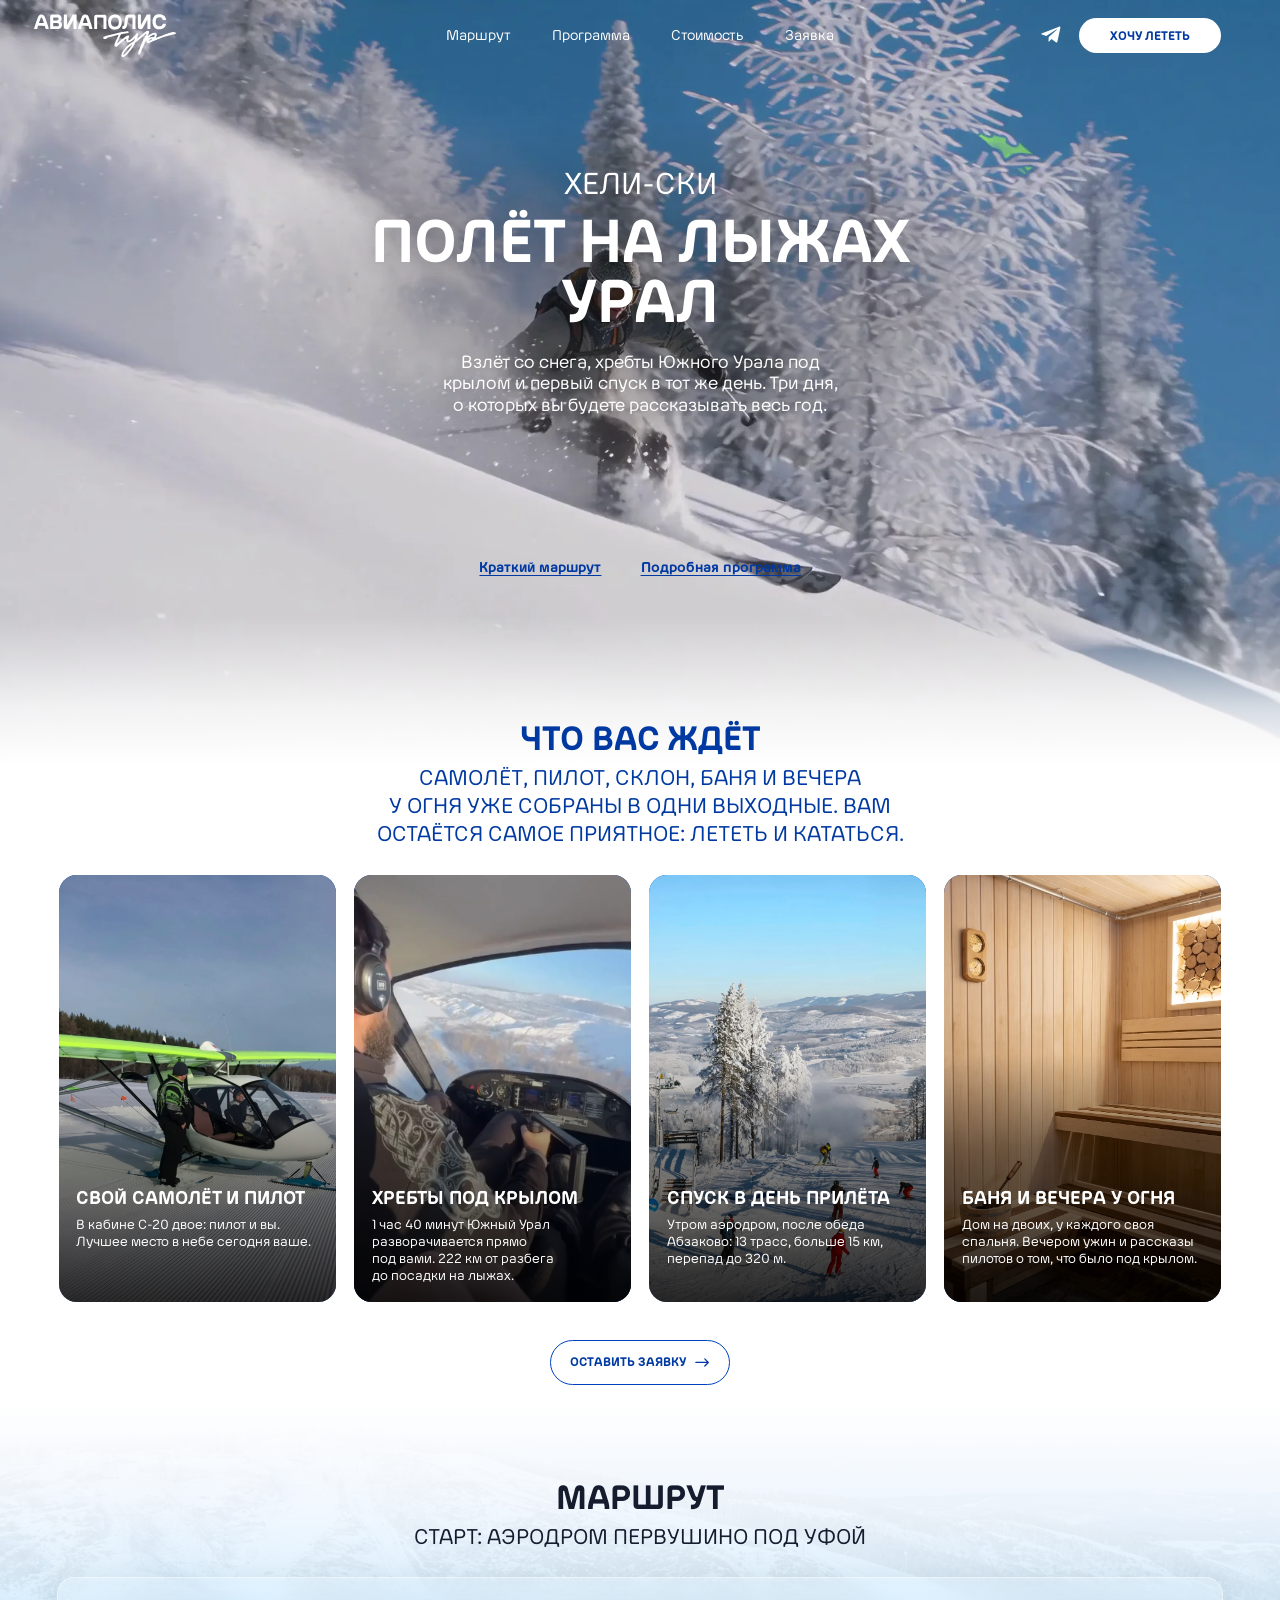
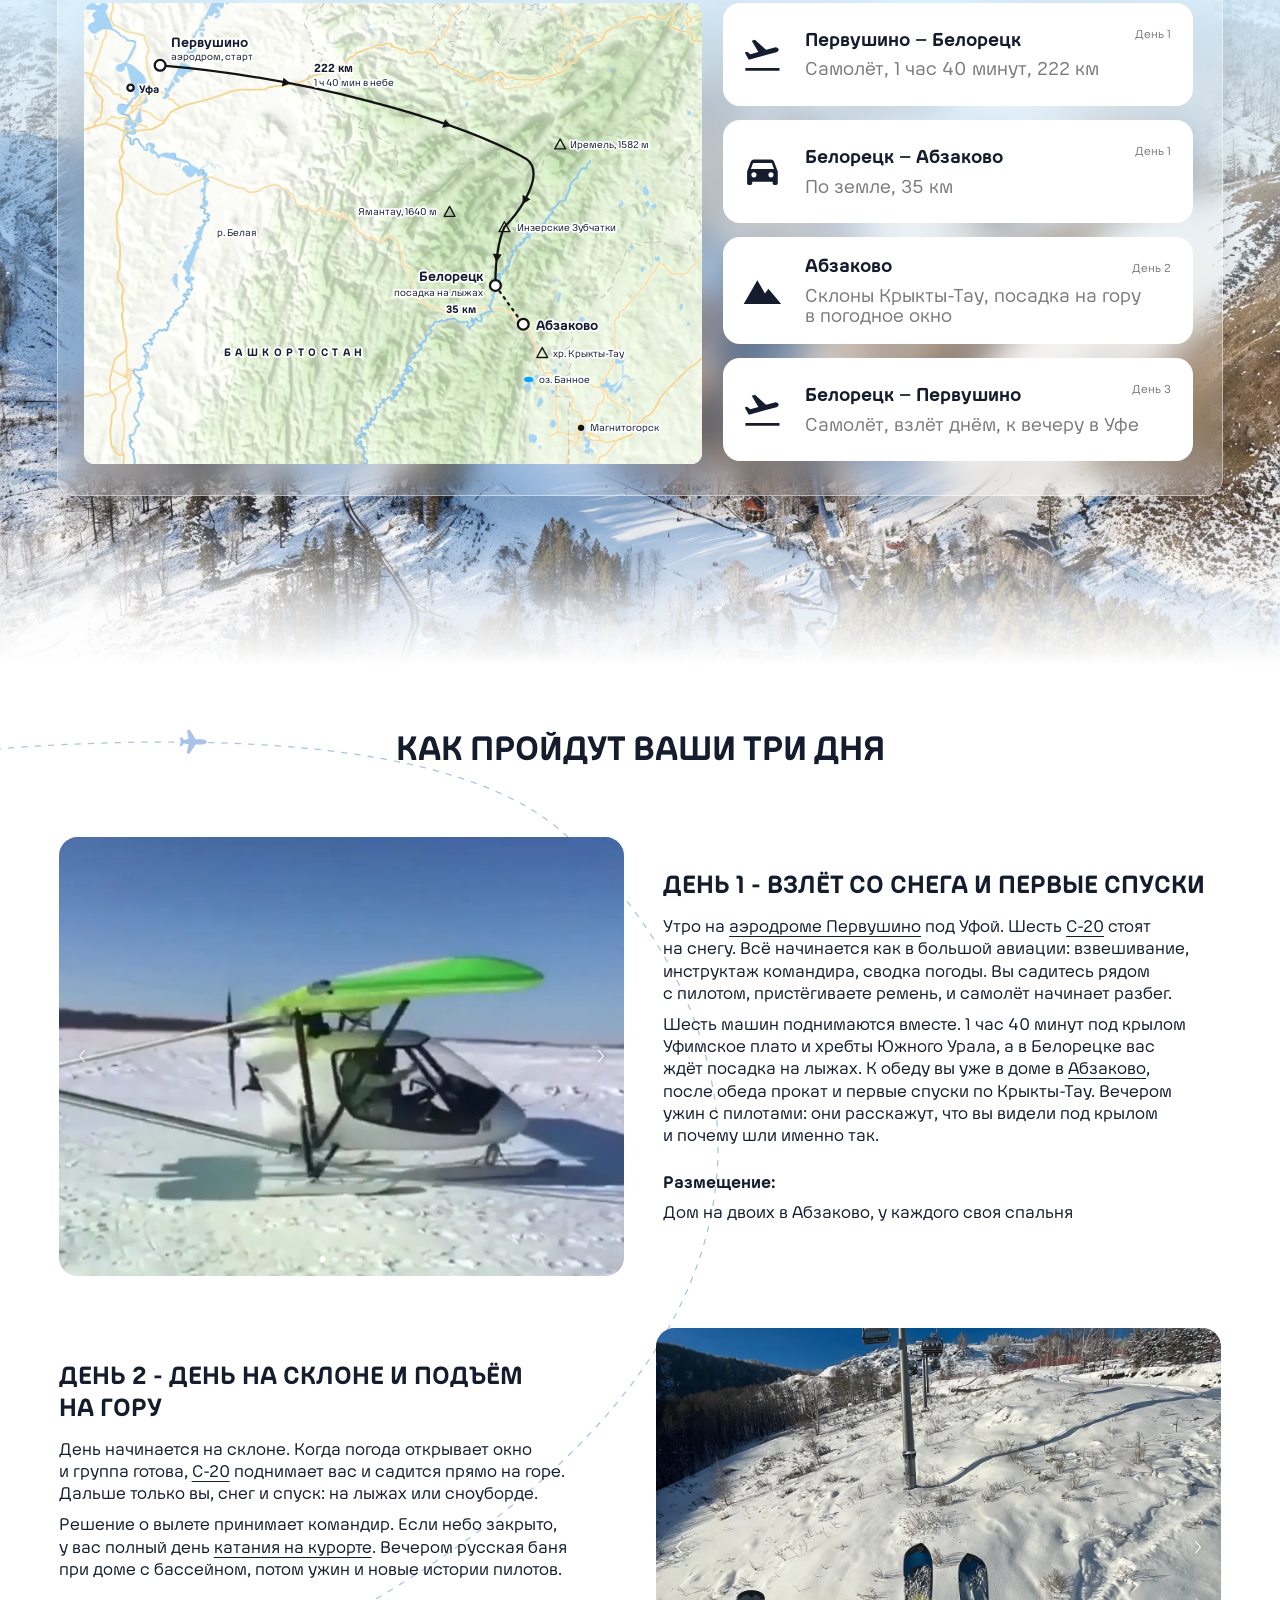
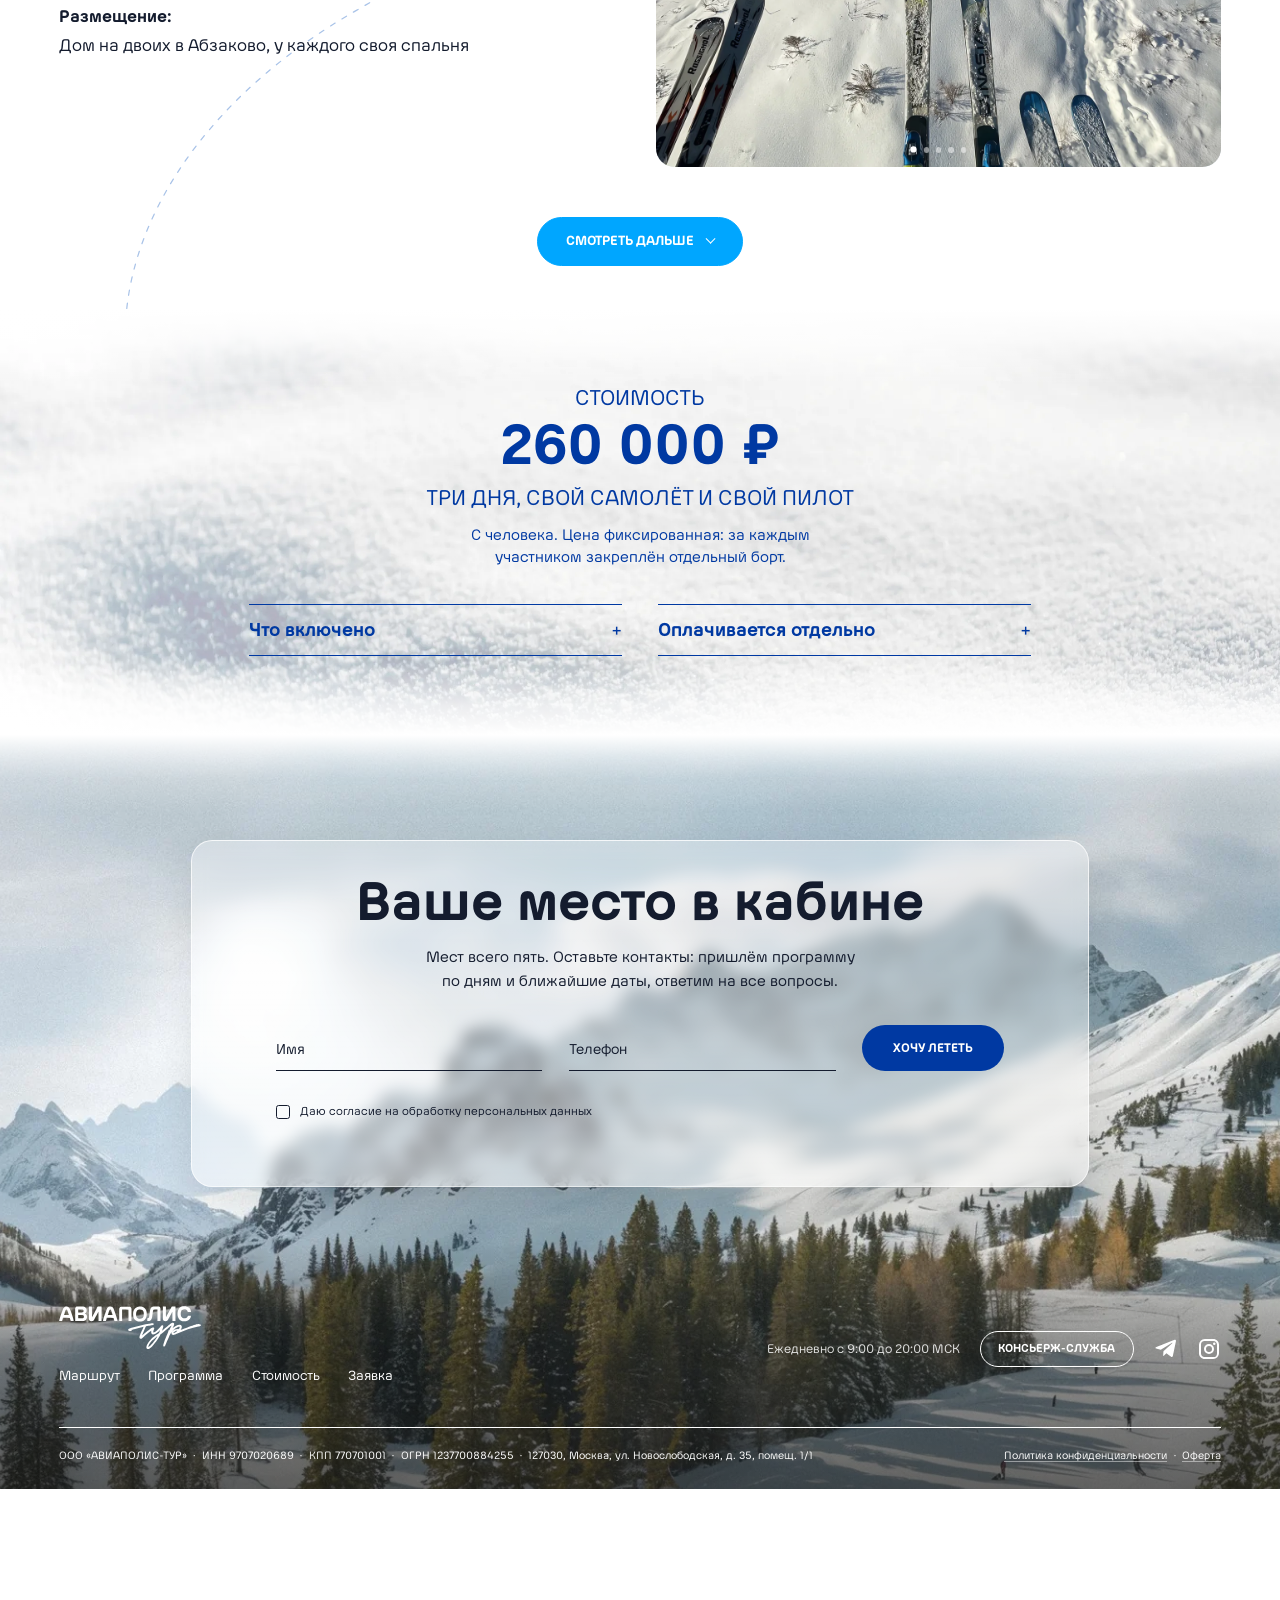
==== commit b6cbbdf8: "Restore the page copy from before the audit edits The edition 3 texts are kept aside for comparison " ====
--- a/polet-na-lyzhah.html
+++ b/polet-na-lyzhah.html
@@ -4,15 +4,15 @@
 <meta charset="utf-8">
 <meta name="viewport" content="width=device-width,initial-scale=1,viewport-fit=cover">
 <title>Полёт на лыжах. Урал · Авиаполис-Тур</title>
-<meta name="description" content="Взлёт со снега, посадка на лыжах, свой самолёт и пилот. Три дня на Южном Урале: спуски, баня и вечера с пилотами. 5 мест.">
-<meta property="og:title" content="Полёт на лыжах. Урал: закрытая авиа-ски экспедиция на С-20">
-<meta property="og:description" content="Взлёт со снега, посадка на лыжах, свой самолёт и пилот. Три дня на Южном Урале: спуски, баня и вечера с пилотами. 5 мест.">
+<meta name="description" content="Взлёт со снега, 1 час 40 минут над хребтами Южного Урала, склоны Абзаково, баня и вечера с пилотами. 5 мест, у каждого свой самолёт и пилот.">
+<meta property="og:title" content="Полёт на лыжах. Урал: три дня на самолётах С-20">
+<meta property="og:description" content="Взлёт со снега, 1 час 40 минут над хребтами Южного Урала, склоны Абзаково, баня и вечера с пилотами. 5 мест, у каждого свой самолёт и пилот.">
 <meta property="og:image" content="https://asyastudio.github.io/aviapolis-tour/assets/img/ski2-plane.webp">
 <meta property="og:type" content="website">
 <link rel="preload" href="assets/fonts/aviapolis-bold.woff2" as="font" type="font/woff2" crossorigin>
 <link rel="preload" as="image" href="assets/img/ski2-hero-cut3.webp" media="(min-width:761px)">
 <link rel="preload" as="image" href="assets/img/ski2-hero-m.webp" media="(max-width:760px)">
-<link rel="stylesheet" href="assets/css/ski2.css?v=1019p">
+<link rel="stylesheet" href="assets/css/ski2.css?v=1020p">
 <script>/*fresh*/(function(){try{var l=document.querySelector('link[href*="ski2.css?v="]');if(!l)return;var V=l.getAttribute("href").split("v=")[1];fetch("version.txt?"+Date.now(),{cache:"no-store"}).then(function(r){return r.ok?r.text():""}).then(function(t){t=t.trim();if(t&&t!==V&&sessionStorage.getItem("skv")!==t){sessionStorage.setItem("skv",t);location.reload()}}).catch(function(){})}catch(e){}})();</script>
 <script>(function(){var d=document.documentElement;function k(){var w=window.innerWidth;d.style.setProperty("--k",w>1240?Math.min(w/1440,1.8).toFixed(4):"1")}k();window.addEventListener("resize",k)})();</script>
 </head>
@@ -23,7 +23,7 @@
     <a class="logo" href="#top" aria-label="Авиаполис-Тур"><img src="assets/img/logo-tour-white-text.svg" alt="Авиаполис-Тур" width="160" height="47"></a>
     <nav aria-label="Разделы"><a href="#route">Маршрут</a><a href="#program">Программа</a><a href="#price">Стоимость</a><a href="#apply">Заявка</a></nav>
     <div class="top-r">
-    <a class="top-tg" href="https://t.me/dariaanishuk?text=%D0%97%D0%B4%D1%80%D0%B0%D0%B2%D1%81%D1%82%D0%B2%D1%83%D0%B9%D1%82%D0%B5%21%20%D0%A5%D0%BE%D1%87%D1%83%20%D0%B2%20%D1%8D%D0%BA%D1%81%D0%BF%D0%B5%D0%B4%D0%B8%D1%86%D0%B8%D1%8E%20%C2%AB%D0%A5%D0%B5%D0%BB%D0%B8-%D1%81%D0%BA%D0%B8.%20%D0%9F%D0%BE%D0%BB%D1%91%D1%82%20%D0%BD%D0%B0%20%D0%BB%D1%8B%D0%B6%D0%B0%D1%85.%20%D0%A3%D1%80%D0%B0%D0%BB%C2%BB.%20%D0%9F%D0%BE%D0%B4%D1%81%D0%BA%D0%B0%D0%B6%D0%B8%D1%82%D0%B5%2C%20%D0%BA%D0%B0%D0%BA%D0%B8%D0%B5%20%D0%B4%D0%B0%D1%82%D1%8B%20%D1%81%D0%B2%D0%BE%D0%B1%D0%BE%D0%B4%D0%BD%D1%8B%3F" target="_blank" rel="noopener" aria-label="Написать в консьерж-службу в Telegram" title="Написать в консьерж-службу в Telegram"><svg viewBox="0 0 24 24" aria-hidden="true"><path fill="currentColor" d="M21.94 4.32 18.83 19c-.23 1.04-.85 1.3-1.72.81l-4.74-3.5-2.29 2.2c-.25.26-.47.47-.96.47l.34-4.82 8.77-7.92c.38-.34-.08-.53-.59-.19L6.8 12.87 2.13 11.4c-1.01-.32-1.03-1.01.21-1.5L20.6 2.87c.85-.31 1.59.2 1.34 1.45z"/></svg></a>
+    <a class="top-tg" href="https://t.me/dariaanishuk?text=%D0%97%D0%B4%D1%80%D0%B0%D0%B2%D1%81%D1%82%D0%B2%D1%83%D0%B9%D1%82%D0%B5%21%20%D0%98%D0%BD%D1%82%D0%B5%D1%80%D0%B5%D1%81%D1%83%D0%B5%D1%82%20%D1%82%D1%83%D1%80%20%C2%AB%D0%A5%D0%B5%D0%BB%D0%B8-%D1%81%D0%BA%D0%B8.%20%D0%9F%D0%BE%D0%BB%D1%91%D1%82%20%D0%BD%D0%B0%20%D0%BB%D1%8B%D0%B6%D0%B0%D1%85.%20%D0%A3%D1%80%D0%B0%D0%BB%C2%BB." target="_blank" rel="noopener" aria-label="Написать в консьерж-службу в Telegram" title="Написать в консьерж-службу в Telegram"><svg viewBox="0 0 24 24" aria-hidden="true"><path fill="currentColor" d="M21.94 4.32 18.83 19c-.23 1.04-.85 1.3-1.72.81l-4.74-3.5-2.29 2.2c-.25.26-.47.47-.96.47l.34-4.82 8.77-7.92c.38-.34-.08-.53-.59-.19L6.8 12.87 2.13 11.4c-1.01-.32-1.03-1.01.21-1.5L20.6 2.87c.85-.31 1.59.2 1.34 1.45z"/></svg></a>
     <a class="pill" href="#apply">Хочу лететь</a>
     <button class="burger" id="burger" type="button" aria-label="Меню" aria-expanded="false" aria-controls="mnav"><i></i><i></i></button>
     </div>
@@ -32,36 +32,36 @@
   </div>
   <video class="hero-bg" autoplay muted loop playsinline preload="metadata" poster="assets/img/ski2-hero-cut3.webp" aria-label="Лыжник спускается по снежному склону, над ним пролетает самолёт С-20; катание по целине, самолёт на снегу, взлёт и полёт" data-d="assets/video/ski2-hero-cut3.mp4" data-m="assets/video/ski2-hero-m.mp4" data-pm="assets/img/ski2-hero-m.webp"></video><script>(function(){var v=document.currentScript.previousElementSibling,m=window.matchMedia&&matchMedia("(max-width:760px)").matches;if(m){v.poster=v.getAttribute("data-pm")}v.src=v.getAttribute(m?"data-m":"data-d")})();</script>
   <div class="hero-in">
-    <p class="hero-kicker">Хели-ски. Полёт на&nbsp;лыжах. Урал</p>
-    <h1>В&nbsp;горы можно приехать.<br>А&nbsp;можно в&nbsp;них взлететь</h1>
-    <p class="hero-lead">Закрытая авиа-ски экспедиция по&nbsp;Южному Уралу на&nbsp;самолётах С-20: взлёт со&nbsp;снега, посадка на&nbsp;лыжах, хребты под&nbsp;крылом, спуски по&nbsp;Крыкты-Тау и&nbsp;вечера с&nbsp;пилотами.</p>
+    <p class="hero-kicker">Хели-ски</p>
+    <h1>Полёт на&nbsp;лыжах<br>Урал</h1>
+    <p class="hero-lead">Взлёт со&nbsp;снега, хребты Южного Урала под крылом и&nbsp;первый спуск в&nbsp;тот&nbsp;же день. Три дня, о&nbsp;которых вы будете рассказывать весь&nbsp;год.</p>
   </div>
   <p class="hero-links"><a href="#route">Краткий маршрут</a><a href="#program">Подробная программа</a></p>
 </header>
 
 <main>
 <section class="await" id="await"><div class="wrap">
-  <h2 class="h2">Что делает эту экспедицию редкой</h2>
-  <p class="await-lead">Обычный горнолыжный отдых начинается с&nbsp;дороги и&nbsp;очереди на&nbsp;подъёмник. Эта экспедиция начинается со&nbsp;взлёта.</p>
+  <h2 class="h2">Что вас ждёт</h2>
+  <p class="await-lead">Самолёт, пилот, склон, баня и&nbsp;вечера у&nbsp;огня уже собраны в&nbsp;одни выходные. Вам остаётся самое приятное: лететь и&nbsp;кататься.</p>
   <div class="cards">
-    <article class="card"><img loading="lazy" src="assets/img/ski2-c1m.webp" alt="Самолёт С-20 на подготовленной снежной полосе"><div class="card-t"><h3>Свой самолёт и&nbsp;пилот</h3><p>В кабине С-20 только вы и&nbsp;пилот. Инструктаж, метеосводка, разбег по&nbsp;снегу: вы участник маршрута с&nbsp;первой минуты.</p></div></article>
-    <article class="card"><video autoplay muted loop playsinline preload="metadata" poster="assets/img/ski2-card2.webp" aria-label="Вид из кабины самолёта над хребтами"><source src="assets/video/ski2-card2.mp4" type="video/mp4"></video><div class="card-t"><h3>222&nbsp;км под&nbsp;крылом</h3><p>1&nbsp;час 40&nbsp;минут Уфимское плато и&nbsp;хребты Южного Урала под&nbsp;вами. Так их видят пилоты, теперь увидите и&nbsp;вы.</p></div></article>
-    <article class="card"><img loading="lazy" src="assets/img/ski2-c3m.webp" alt="Склон в Абзаково"><div class="card-t"><h3>Самолёт вместо подъёмника</h3><p>Во второй день, когда погода открывает окно, С-20 поднимает вас на&nbsp;гору. Дальше только снег, склон и&nbsp;спуск.</p></div></article>
-    <article class="card"><img loading="lazy" src="assets/img/ski2-c4-banya.webp" alt="Парная в бане"><div class="card-t"><h3>Дом, баня и&nbsp;вечера с&nbsp;пилотами</h3><p>После полётов и&nbsp;склонов дом в&nbsp;Абзаково, русская баня, ужин и&nbsp;живые истории пилотов о&nbsp;маршруте и&nbsp;хребтах.</p></div></article>
+    <article class="card"><img loading="lazy" src="assets/img/ski2-c1m.webp" alt="Самолёт С-20 на подготовленной снежной полосе"><div class="card-t"><h3>Свой самолёт и&nbsp;пилот</h3><p>В&nbsp;кабине С-20 двое: пилот и&nbsp;вы. Лучшее место в&nbsp;небе сегодня ваше.</p></div></article>
+    <article class="card"><video autoplay muted loop playsinline preload="metadata" poster="assets/img/ski2-card2.webp" aria-label="Вид из кабины самолёта над хребтами"><source src="assets/video/ski2-card2.mp4" type="video/mp4"></video><div class="card-t"><h3>Хребты под&nbsp;крылом</h3><p>1 час 40 минут Южный Урал разворачивается прямо под&nbsp;вами. 222&nbsp;км от&nbsp;разбега до&nbsp;посадки на&nbsp;лыжах.</p></div></article>
+    <article class="card"><img loading="lazy" src="assets/img/ski2-c3m.webp" alt="Склон в Абзаково"><div class="card-t"><h3>Спуск в&nbsp;день прилёта</h3><p>Утром аэродром, после обеда Абзаково: 13&nbsp;трасс, больше 15&nbsp;км, перепад до&nbsp;320&nbsp;м.</p></div></article>
+    <article class="card"><img loading="lazy" src="assets/img/ski2-c4-banya.webp" alt="Парная в бане"><div class="card-t"><h3>Баня и&nbsp;вечера у&nbsp;огня</h3><p>Дом на&nbsp;двоих, у&nbsp;каждого своя спальня. Вечером ужин и&nbsp;рассказы пилотов о&nbsp;том, что было под&nbsp;крылом.</p></div></article>
   </div>
-  <p class="await-cta"><a class="btn-line" href="#apply">Забронировать место <svg viewBox="0 0 16 10" fill="none" stroke="currentColor" stroke-width="1.4" stroke-linecap="round" stroke-linejoin="round" aria-hidden="true"><path d="M1 5h14M11 1l4 4-4 4"/></svg></a></p>
+  <p class="await-cta"><a class="btn-line" href="#apply">Оставить заявку <svg viewBox="0 0 16 10" fill="none" stroke="currentColor" stroke-width="1.4" stroke-linecap="round" stroke-linejoin="round" aria-hidden="true"><path d="M1 5h14M11 1l4 4-4 4"/></svg></a></p>
 </div></section>
 
 <section class="route" id="route"><div class="wrap">
   <h2 class="h2">Маршрут</h2>
-  <p class="route-start">Взлёт: аэродром Первушино под&nbsp;Уфой</p>
+  <p class="route-start">Старт: аэродром Первушино под&nbsp;Уфой</p>
   <div class="route-panel">
     <div class="map"><svg viewBox="0 0 685 511" role="img" aria-label="Карта маршрута: Первушино, Белорецк, Абзаково"><image href="assets/img/ski2-map-geo.webp" x="-75" y="-10" width="760" height="525" preserveAspectRatio="none"/><g class="mr" fill="none" stroke="#131313" stroke-width="2.5" stroke-linecap="round"><path transform="translate(84.4 69.1)" d="M0 0C154.5 12.8 323.9 57.7 405.6 103.5C428.5 119.5 398.6 162.3 381.7 179.3C373.7 197.2 371.7 222.2 371.7 244.1"/><path transform="translate(456.1 313.2)" stroke-dasharray="2 6" d="M0 0L30.8 42.9"/></g><g fill="#131313"><path transform="translate(219.3 82.8)" d="M9.8 6.5L1.8 0L0 9.8Z"/><path transform="translate(397.1 128.9)" d="M10.1 7.6L3.2 0L0 9.5Z"/><path transform="translate(486.2 212.7)" d="M0 10.3L8.8 5L.1 0Z"/><path transform="translate(453.2 277.7)" d="M4 9.5L10 1.1L0 0Z"/><circle class="mn" cx="551.1" cy="471" r="3.5"/></g><g fill="#fff" stroke="#131313" stroke-width="2.5"><circle cx="84.4" cy="69.1" r="6"/><circle cx="456.1" cy="313.2" r="6"/><circle cx="487" cy="356.1" r="6"/><circle cx="51.6" cy="94" r="3.5"/></g><g class="mn" fill="none" stroke="#131313" stroke-width="1.5" stroke-linejoin="round"><path transform="translate(521.9 150.8)" d="M0 11L6 0L12 11Z"/><path transform="translate(399.3 225.5)" d="M0 11L6 0L12 11Z"/><path transform="translate(460.1 242.5)" d="M0 11L6 0L12 11Z"/><path transform="translate(502 382)" d="M0 11L6 0L12 11Z"/></g><ellipse class="mn" cx="493" cy="417.5" rx="5" ry="3" fill="#00A6FF"/><text class="mj" x="97" y="48.4" font-size="15" font-weight="700">Первушино</text><text class="mn" x="97" y="63.5" font-size="11">аэродром, старт</text><text class="mj" x="61" y="99.3" font-size="12" font-weight="700">Уфа</text><text class="mj" x="442" y="308.4" font-size="15" font-weight="700" text-anchor="end">Белорецк</text><text class="mn" x="442" y="324.5" font-size="11" text-anchor="end">посадка на лыжах</text><text class="mj" x="501" y="362.4" font-size="15" font-weight="700">Абзаково</text><text class="mj" x="255" y="76.2" font-size="13" font-weight="700">222 км</text><text class="mn" x="255" y="91.5" font-size="11">1 ч 40 мин в небе</text><text class="mn" x="435" y="343.3" font-size="12" font-weight="700" text-anchor="end">35 км</text><text class="mn" x="539" y="160.5" font-size="11">Иремель, 1582 м</text><text class="mn" x="391" y="235.5" font-size="11" text-anchor="end">Ямантау, 1640 м</text><text class="mn" x="480" y="252.5" font-size="11">Инзерские Зубчатки</text><text class="mn" x="520" y="392.5" font-size="11">хр. Крыкты-Тау</text><text class="mn" x="504" y="421.5" font-size="11">оз. Банное</text><text class="mn" x="155" y="391.3" font-size="12" font-weight="700" letter-spacing="5">БАШКОРТОСТАН</text><text class="mn" x="147" y="258.5" font-size="11">р. Белая</text><text class="mn" x="561" y="474.5" font-size="11">Магнитогорск</text></svg></div>
     <ul class="stages">
-      <li class="stage"><svg viewBox="0 0 24 24" aria-hidden="true"><path d="M2 20h20v1.6H2z"/><path d="M21.6 9.2c-.3-1-1.4-1.6-2.4-1.3l-5 1.4L7.6 3.4l-1.9.5 3.9 6.7-4.7 1.3-1.9-1.5-1.4.4 2.4 4.3 16.2-4.400c1-.3 1.6-1.4 1.4-2.500z"/></svg><div><h3>Первушино – Белорецк</h3><p>Взлёт со&nbsp;снежной полосы, 1&nbsp;час 40&nbsp;минут и&nbsp;222&nbsp;км над&nbsp;Уфимским плато и&nbsp;хребтами, посадка на&nbsp;лыжах</p></div><span>День&nbsp;1</span></li>
-      <li class="stage"><svg viewBox="0 0 24 24" aria-hidden="true"><path fill-rule="evenodd" d="M18.9 6.5C18.7 5.6 17.9 5 17 5H7c-.9 0-1.7.6-1.9 1.5L3 12v7c0 .6.4 1 1 1h1c.6 0 1-.4 1-1v-1h12v1c0 .6.4 1 1 1h1c.6 0 1-.4 1-1v-7l-2.1-5.500zM7 15.5a1.5 1.5 0 110-3 1.5 1.5 0 010 3zm10 0a1.5 1.5 0 110-3 1.5 1.5 0 010 3zM5.2 10.5L6.5 7h11l1.3 3.500H5.2z"/></svg><div><h3>Белорецк – Абзаково</h3><p>35&nbsp;км по&nbsp;земле, и&nbsp;вы в&nbsp;доме в&nbsp;Абзаково. После обеда уже на&nbsp;склоне</p></div><span>День&nbsp;1</span></li>
-      <li class="stage"><svg viewBox="0 0 24 24" aria-hidden="true"><path d="M1 20L9 6l4.5 7.8L15.5 11 23 20H1z"/></svg><div><h3>Абзаково и&nbsp;Крыкты-Тау</h3><p>13&nbsp;трасс, больше 15&nbsp;км, перепад до&nbsp;320&nbsp;м. Во второй день самолёт поднимет вас на&nbsp;гору в&nbsp;погодное окно</p></div><span>День&nbsp;2</span></li>
-      <li class="stage"><svg viewBox="0 0 24 24" aria-hidden="true"><path d="M2 20h20v1.6H2z"/><path d="M21.6 9.2c-.3-1-1.4-1.6-2.4-1.3l-5 1.4L7.6 3.4l-1.9.5 3.9 6.7-4.7 1.3-1.9-1.5-1.4.4 2.4 4.3 16.2-4.400c1-.3 1.6-1.4 1.4-2.500z"/></svg><div><h3>Белорецк – Первушино</h3><p>Обратный курс над&nbsp;хребтами, к&nbsp;вечеру вы в&nbsp;Уфе</p></div><span>День&nbsp;3</span></li>
+      <li class="stage"><svg viewBox="0 0 24 24" aria-hidden="true"><path d="M2 20h20v1.6H2z"/><path d="M21.6 9.2c-.3-1-1.4-1.6-2.4-1.3l-5 1.4L7.6 3.4l-1.9.5 3.9 6.7-4.7 1.3-1.9-1.5-1.4.4 2.4 4.3 16.2-4.400c1-.3 1.6-1.4 1.4-2.500z"/></svg><div><h3>Первушино – Белорецк</h3><p>Самолёт, 1&nbsp;час 40&nbsp;минут, 222&nbsp;км</p></div><span>День&nbsp;1</span></li>
+      <li class="stage"><svg viewBox="0 0 24 24" aria-hidden="true"><path fill-rule="evenodd" d="M18.9 6.5C18.7 5.6 17.9 5 17 5H7c-.9 0-1.7.6-1.9 1.5L3 12v7c0 .6.4 1 1 1h1c.6 0 1-.4 1-1v-1h12v1c0 .6.4 1 1 1h1c.6 0 1-.4 1-1v-7l-2.1-5.500zM7 15.5a1.5 1.5 0 110-3 1.5 1.5 0 010 3zm10 0a1.5 1.5 0 110-3 1.5 1.5 0 010 3zM5.2 10.5L6.5 7h11l1.3 3.500H5.2z"/></svg><div><h3>Белорецк – Абзаково</h3><p>По&nbsp;земле, 35&nbsp;км</p></div><span>День&nbsp;1</span></li>
+      <li class="stage"><svg viewBox="0 0 24 24" aria-hidden="true"><path d="M1 20L9 6l4.5 7.8L15.5 11 23 20H1z"/></svg><div><h3>Абзаково</h3><p>Склоны Крыкты-Тау, посадка на&nbsp;гору в&nbsp;погодное окно</p></div><span>День&nbsp;2</span></li>
+      <li class="stage"><svg viewBox="0 0 24 24" aria-hidden="true"><path d="M2 20h20v1.6H2z"/><path d="M21.6 9.2c-.3-1-1.4-1.6-2.4-1.3l-5 1.4L7.6 3.4l-1.9.5 3.9 6.7-4.7 1.3-1.9-1.5-1.4.4 2.4 4.3 16.2-4.400c1-.3 1.6-1.4 1.4-2.500z"/></svg><div><h3>Белорецк – Первушино</h3><p>Самолёт, взлёт днём, к&nbsp;вечеру в&nbsp;Уфе</p></div><span>День&nbsp;3</span></li>
     </ul>
   </div>
 </div></section>
@@ -74,32 +74,27 @@
     <div class="day-ph sl"><div class="sl-track"><div class="sl-item"><video autoplay muted loop playsinline preload="metadata" poster="assets/img/ski2-day1-takeoff.webp" aria-label="Самолёт С-20 на лыжах разбегается по снегу, взлетает и проходит над головой"><source src="assets/video/ski2-day1-takeoff2.mp4" type="video/mp4"></video></div><div class="sl-item"><video autoplay muted loop playsinline preload="metadata" poster="assets/img/ski2-day1-drone.webp" aria-label="Самолёт С-20 на снегу и заснеженные поля с высоты"><source src="assets/video/ski2-day1-drone.mp4" type="video/mp4"></video></div><div class="sl-item"><img loading="lazy" src="assets/img/ski2-d1-3-hq.webp" alt="Нижняя станция и склон в Абзаково"></div><div class="sl-item"><img loading="lazy" src="assets/img/ski2-n-zubchatki-hq.webp" alt="Инзерские Зубчатки зимой" style="object-position:50% 42%"></div></div><button class="sl-btn sl-prev" type="button" aria-label="Предыдущее фото"><svg viewBox="0 0 10 18" fill="none" stroke="currentColor" stroke-width="1.6" stroke-linecap="round" stroke-linejoin="round" aria-hidden="true"><path d="M2 2l6 7-6 7"/></svg></button><button class="sl-btn sl-next" type="button" aria-label="Следующее фото"><svg viewBox="0 0 10 18" fill="none" stroke="currentColor" stroke-width="1.6" stroke-linecap="round" stroke-linejoin="round" aria-hidden="true"><path d="M2 2l6 7-6 7"/></svg></button><div class="sl-dots" aria-hidden="true"><i class="on"></i><i></i><i></i><i></i></div></div>
     <div class="day-tx">
       <h3>День 1 - Взлёт со&nbsp;снега и&nbsp;первые спуски</h3>
-      <p>Утро начинается на&nbsp;<a href="https://pervushino.ru/" target="_blank" rel="noopener">аэродроме Первушино</a> под&nbsp;Уфой. На снежной полосе стоят шесть <a href="https://vk.com/cesla_avia" target="_blank" rel="noopener">С-20</a>. Пилоты готовят маршрут, командир смотрит погоду, участники проходят взвешивание и&nbsp;предполётный инструктаж.</p>
-      <p>Вы занимаете место рядом с&nbsp;пилотом, и&nbsp;самолёты один за&nbsp;другим уходят в&nbsp;небо. С этого момента начинается настоящая авиационная экспедиция.</p>
-      <p>Впереди 1&nbsp;час 40&nbsp;минут над&nbsp;Уфимским плато и&nbsp;хребтами Южного Урала и&nbsp;посадка на&nbsp;лыжах в&nbsp;Белорецке. К обеду вы в&nbsp;<a href="https://abzakovo.com/" target="_blank" rel="noopener">Абзаково</a>, после размещения прокат и&nbsp;первые спуски по&nbsp;Крыкты-Тау.</p>
-      <p>Вечером ужин с&nbsp;пилотами: они расскажут, что вы видели под&nbsp;крылом, почему маршрут шёл именно так и&nbsp;как принимаются решения в&nbsp;зимней авиации.</p>
-      <p class="stay"><b>Размещение:</b><span>Дом на&nbsp;двоих в&nbsp;Абзаково, у&nbsp;каждого участника отдельная спальня</span></p>
+      <p>Утро на&nbsp;<a href="https://pervushino.ru/" target="_blank" rel="noopener">аэродроме Первушино</a> под&nbsp;Уфой. Шесть <a href="https://vk.com/cesla_avia" target="_blank" rel="noopener">С-20</a> стоят на&nbsp;снегу. Всё начинается как в&nbsp;большой авиации: взвешивание, инструктаж командира, сводка погоды. Вы садитесь рядом с&nbsp;пилотом, пристёгиваете ремень, и&nbsp;самолёт начинает разбег.</p>
+      <p>Шесть машин поднимаются вместе. 1&nbsp;час 40&nbsp;минут под&nbsp;крылом Уфимское плато и&nbsp;хребты Южного Урала, а&nbsp;в&nbsp;Белорецке вас ждёт посадка на&nbsp;лыжах. К&nbsp;обеду вы уже в&nbsp;доме в&nbsp;<a href="https://abzakovo.com/" target="_blank" rel="noopener">Абзаково</a>, после обеда прокат и&nbsp;первые спуски по&nbsp;Крыкты-Тау. Вечером ужин с&nbsp;пилотами: они расскажут, что вы видели под&nbsp;крылом и&nbsp;почему шли именно так.</p>
+      <p class="stay"><b>Размещение:</b><span>Дом на&nbsp;двоих в&nbsp;Абзаково, у&nbsp;каждого своя спальня</span></p>
     </div>
   </article>
   <article class="day flip">
     <div class="day-ph sl"><div class="sl-track"><div class="sl-item"><img loading="lazy" src="assets/img/ski2-n-lift-hq.webp" alt="Лыжи над склоном, вид с кресельного подъёмника" style="object-position:50% 62%"></div><div class="sl-item"><img loading="lazy" src="assets/img/ski2-d2-ski.webp" alt="Лыжник в свежем снегу на склоне"></div><div class="sl-item"><img loading="lazy" src="assets/img/ski2-n-jump-hq.webp" alt="Лыжник в прыжке над заснеженными елями" style="object-position:88% 50%"></div><div class="sl-item"><img loading="lazy" src="assets/img/ski2-n-slope-top-hq.webp" alt="Склон и кресельный подъёмник, вид сверху" style="object-position:50% 50%"></div><div class="sl-item"><img loading="lazy" src="assets/img/ski2-n-banya-g.webp" alt="Парная в бане"></div></div><button class="sl-btn sl-prev" type="button" aria-label="Предыдущее фото"><svg viewBox="0 0 10 18" fill="none" stroke="currentColor" stroke-width="1.6" stroke-linecap="round" stroke-linejoin="round" aria-hidden="true"><path d="M2 2l6 7-6 7"/></svg></button><button class="sl-btn sl-next" type="button" aria-label="Следующее фото"><svg viewBox="0 0 10 18" fill="none" stroke="currentColor" stroke-width="1.6" stroke-linecap="round" stroke-linejoin="round" aria-hidden="true"><path d="M2 2l6 7-6 7"/></svg></button><div class="sl-dots" aria-hidden="true"><i class="on"></i><i></i><i></i><i></i><i></i></div></div>
     <div class="day-tx">
-      <h3>День 2 - На&nbsp;гору на&nbsp;самолёте, вниз на&nbsp;лыжах</h3>
-      <p>День начинается на&nbsp;склоне: вы катаетесь и&nbsp;входите в&nbsp;ритм гор, снега и&nbsp;скорости.</p>
-      <p>Когда погода открывает окно, а&nbsp;командир принимает решение на&nbsp;вылет, <a href="https://vk.com/cesla_avia" target="_blank" rel="noopener">С-20</a> поднимает вас и&nbsp;садится на&nbsp;горе. Вы выходите на&nbsp;снег, вокруг одни горы и&nbsp;небо. Дальше только вы и&nbsp;спуск, на&nbsp;лыжах или&nbsp;сноуборде.</p>
-      <p>Это ключевой момент маршрута: самолёт, гора и&nbsp;ваше личное участие в&nbsp;экспедиции.</p>
-      <p>Если небо закрыто, день остаётся полным: <a href="https://abzakovo.com/" target="_blank" rel="noopener">катание на&nbsp;курорте</a>, отдых в&nbsp;Абзаково, баня с&nbsp;бассейном и&nbsp;вечер с&nbsp;пилотами.</p>
-      <p class="stay"><b>Размещение:</b><span>Дом на&nbsp;двоих в&nbsp;Абзаково, у&nbsp;каждого участника отдельная спальня</span></p>
+      <h3>День 2 - День на&nbsp;склоне и&nbsp;подъём на&nbsp;гору</h3>
+      <p>День начинается на&nbsp;склоне. Когда погода открывает окно и&nbsp;группа готова, <a href="https://vk.com/cesla_avia" target="_blank" rel="noopener">С-20</a> поднимает вас и&nbsp;садится прямо на&nbsp;горе. Дальше только вы, снег и&nbsp;спуск: на&nbsp;лыжах или&nbsp;сноуборде.</p>
+      <p>Решение о&nbsp;вылете принимает командир. Если небо закрыто, у&nbsp;вас полный день <a href="https://abzakovo.com/" target="_blank" rel="noopener">катания на&nbsp;курорте</a>. Вечером русская баня при&nbsp;доме с&nbsp;бассейном, потом ужин и&nbsp;новые истории пилотов.</p>
+      <p class="stay"><b>Размещение:</b><span>Дом на&nbsp;двоих в&nbsp;Абзаково, у&nbsp;каждого своя спальня</span></p>
     </div>
   </article>
   <div class="days-more" id="days-more" inert><div>
   <article class="day">
     <div class="day-ph sl"><div class="sl-track"><div class="sl-item"><img loading="lazy" src="assets/img/ski2-n-snowmobile-hq.webp" alt="Снегоход на заснеженном склоне" style="object-position:50% 88%"></div><div class="sl-item"><img loading="lazy" src="assets/img/ski2-d3-4-hq.webp" alt="Гора за елями" style="object-position:50% 42%"></div><div class="sl-item"><img loading="lazy" src="assets/img/ski2-d3-fly-g.webp" alt="Полёт между гор, вид из кабины"></div></div><button class="sl-btn sl-prev" type="button" aria-label="Предыдущее фото"><svg viewBox="0 0 10 18" fill="none" stroke="currentColor" stroke-width="1.6" stroke-linecap="round" stroke-linejoin="round" aria-hidden="true"><path d="M2 2l6 7-6 7"/></svg></button><button class="sl-btn sl-next" type="button" aria-label="Следующее фото"><svg viewBox="0 0 10 18" fill="none" stroke="currentColor" stroke-width="1.6" stroke-linecap="round" stroke-linejoin="round" aria-hidden="true"><path d="M2 2l6 7-6 7"/></svg></button><div class="sl-dots" aria-hidden="true"><i class="on"></i><i></i><i></i></div></div>
     <div class="day-tx">
-      <h3>День 3 - Обратный курс над&nbsp;хребтами</h3>
-      <p>Утро ваше: последние спуски, снегоходы или&nbsp;спокойное время в&nbsp;горах. После обеда сборы и&nbsp;дорога на&nbsp;аэродром Белорецк.</p>
-      <p>Снова снег, самолёт, пилот, разбег, и&nbsp;обратный курс на&nbsp;<a href="https://pervushino.ru/" target="_blank" rel="noopener">Первушино</a>. Под крылом знакомые хребты Южного Урала, только теперь вы смотрите на&nbsp;них иначе: они стали частью вашей истории.</p>
-      <p>К вечеру вы в&nbsp;Уфе. Обратный рейс лучше брать на&nbsp;поздний вечер, чтобы завершить экспедицию спокойно, без&nbsp;спешки.</p>
+      <h3>День 3 - Обратный курс</h3>
+      <p>Утро ваше: ещё пара спусков или&nbsp;снегоходы. После обеда сборы и&nbsp;дорога на&nbsp;аэродром Белорецк.</p>
+      <p>Днём снова разбег по&nbsp;снегу и&nbsp;знакомые хребты под&nbsp;крылом, теперь в&nbsp;обратную сторону. Посадка в&nbsp;<a href="https://pervushino.ru/" target="_blank" rel="noopener">Первушино</a>, к&nbsp;вечеру вы в&nbsp;аэропорту Уфы. Обратный рейс лучше брать на&nbsp;поздний вечер, чтобы день закончился спокойно.</p>
     </div>
   </article>
   </div></div>
@@ -108,13 +103,13 @@
 </section>
 
 <section class="price" id="price"><div class="wrap">
-  <p class="price-k">Стоимость участия</p>
+  <p class="price-k">Стоимость</p>
   <h2 class="price-sum">260&nbsp;000&nbsp;₽</h2>
-  <p class="price-sub">Три дня. Свой самолёт. Свой пилот. Южный Урал под&nbsp;крылом.</p>
-  <p class="price-note">С человека. Цена фиксированная: за&nbsp;каждым участником закреплён отдельный борт С-20. Формат требует авиационной подготовки, сопровождения пилотов, погодного планирования и&nbsp;ограниченного числа мест.</p>
+  <p class="price-sub">Три дня, свой самолёт и&nbsp;свой пилот</p>
+  <p class="price-note">С&nbsp;человека. Цена фиксированная: за&nbsp;каждым участником закреплён отдельный&nbsp;борт.</p>
   <div class="price-cols">
-    <details><summary>Что включено</summary><ul><li>Полёты на&nbsp;С-20 в&nbsp;1-й и&nbsp;3-й день: Первушино – Белорецк и&nbsp;обратно, место рядом с&nbsp;пилотом</li><li>Авиационный подъём на&nbsp;гору: в&nbsp;подходящую погоду и&nbsp;по&nbsp;решению командира</li><li>Проживание: 2&nbsp;ночи в&nbsp;доме на&nbsp;двоих, у&nbsp;каждого участника отдельная спальня</li><li>Русская баня при&nbsp;доме с&nbsp;бассейном</li><li>Питание по&nbsp;программе, включая ужины с&nbsp;пилотами</li><li>Трансферы по&nbsp;программе: между аэродромом, домом и&nbsp;курортом</li><li>Ски-пасс на&nbsp;3&nbsp;дня</li><li>Прокат лыж или&nbsp;сноуборда на&nbsp;3&nbsp;дня</li><li>Снегоходы, 2&nbsp;часа</li><li>Фотограф: сопровождение и&nbsp;снимки на&nbsp;память</li><li>Страхование участников</li><li>Экипировка: подбирается в&nbsp;пункте проката на&nbsp;месте</li></ul></details>
-    <details><summary>Оплачивается отдельно</summary><ul><li>Авиаперелёт до&nbsp;Уфы и&nbsp;обратно: билеты участник покупает сам</li><li>Проживание и&nbsp;питание в&nbsp;Уфе до&nbsp;и&nbsp;после программы</li><li>Дополнительное питание: обед во&nbsp;2-й день, ужин в&nbsp;3-й день и&nbsp;личные заказы</li><li>Инструктор на&nbsp;склоне, если нужен</li><li>Дополнительные активности по&nbsp;желанию</li><li>Сувениры</li></ul></details>
+    <details><summary>Что включено</summary><ul><li>Полёты на&nbsp;С-20 в&nbsp;1-й и&nbsp;3-й день, место рядом с&nbsp;пилотом</li><li>Подъём на&nbsp;гору на&nbsp;самолёте, по&nbsp;погоде</li><li>2 ночи в&nbsp;доме на&nbsp;двоих, у&nbsp;каждого своя спальня</li><li>Русская баня</li><li>Питание по&nbsp;программе, ужины с&nbsp;пилотами</li><li>Трансферы по&nbsp;программе</li><li>Ски-пасс на&nbsp;3&nbsp;дня</li><li>Прокат лыж или&nbsp;сноуборда, 3&nbsp;дня</li><li>Снегоходы, 2&nbsp;часа</li><li>Сопровождающий-фотограф и&nbsp;снимки на&nbsp;память</li><li>Страхование участников</li><li>Экипировка (подбирается в&nbsp;пункте проката на&nbsp;месте)</li></ul></details>
+    <details><summary>Оплачивается отдельно</summary><ul><li>Авиаперелёт до&nbsp;Уфы и&nbsp;обратно</li><li>Проживание и&nbsp;питание в&nbsp;Уфе до&nbsp;и&nbsp;после программы</li><li>Обед во&nbsp;2-й день, ужин в&nbsp;3-й день и&nbsp;дополнительное питание во&nbsp;время программы</li><li>Занятие с&nbsp;инструктором на&nbsp;склоне</li><li>Дополнительные активности на&nbsp;горнолыжном склоне</li><li>Сувениры на&nbsp;память</li></ul></details>
   </div>
 </div></section>
 
@@ -122,18 +117,18 @@
 <div class="tail">
 <section class="apply" id="apply"><div class="apply-band"><div class="wrap">
   <h2>Ваше место в&nbsp;кабине</h2>
-  <p class="apply-lead">У таких экспедиций честные пределы: сезон, погодные окна, самолёты и&nbsp;пилоты. Мест пять. Если вы хотите оказаться в&nbsp;этом самолёте, оставьте заявку сейчас.</p>
+  <p class="apply-lead">Мест всего пять. Оставьте контакты: пришлём программу по&nbsp;дням и&nbsp;ближайшие даты, ответим на&nbsp;все вопросы.</p>
   <form class="form" id="lead" novalidate>
     <div class="form-row">
       <input type="text" id="f-name" name="name" autocomplete="name" placeholder="Имя" aria-label="Имя">
       <input type="tel" id="f-phone" name="phone" autocomplete="tel" placeholder="Телефон" aria-label="Телефон">
-      <button class="pill" type="submit">Забронировать место</button>
+      <button class="pill" type="submit">Хочу лететь</button>
       <input class="hp" type="text" name="site" tabindex="-1" autocomplete="off" aria-hidden="true">
     </div>
     <label class="agree"><input type="checkbox" id="f-agree" name="agree"><span>Даю согласие на&nbsp;обработку персональных данных</span></label>
     <p class="form-err" id="f-err" role="alert"></p>
   </form>
-  <p class="form-ok" id="f-ok" hidden>Отличное решение! Заявка у&nbsp;нас: свяжемся с&nbsp;вами в&nbsp;течение дня и&nbsp;подберём даты. До встречи на&nbsp;аэродроме!</p>
+  <p class="form-ok" id="f-ok" hidden>Спасибо! Заявка у&nbsp;нас. Свяжемся с&nbsp;вами в&nbsp;течение дня и&nbsp;пришлём программу и&nbsp;даты.</p>
 </div></div></section>
 
 
@@ -143,7 +138,7 @@
       <a class="logo" href="#top" aria-label="Авиаполис-Тур"><img src="assets/img/logo-tour-white-text.svg" alt="Авиаполис-Тур" width="160" height="47"></a>
       <nav aria-label="Разделы"><a href="#route">Маршрут</a><a href="#program">Программа</a><a href="#price">Стоимость</a><a href="#apply">Заявка</a></nav>
     </div>
-    <div class="foot-contacts"><span class="foot-hours">Ежедневно с&nbsp;9:00 до&nbsp;20:00 МСК</span><a class="foot-mgr" href="https://t.me/dariaanishuk?text=%D0%97%D0%B4%D1%80%D0%B0%D0%B2%D1%81%D1%82%D0%B2%D1%83%D0%B9%D1%82%D0%B5%21%20%D0%A5%D0%BE%D1%87%D1%83%20%D0%B2%20%D1%8D%D0%BA%D1%81%D0%BF%D0%B5%D0%B4%D0%B8%D1%86%D0%B8%D1%8E%20%C2%AB%D0%A5%D0%B5%D0%BB%D0%B8-%D1%81%D0%BA%D0%B8.%20%D0%9F%D0%BE%D0%BB%D1%91%D1%82%20%D0%BD%D0%B0%20%D0%BB%D1%8B%D0%B6%D0%B0%D1%85.%20%D0%A3%D1%80%D0%B0%D0%BB%C2%BB.%20%D0%9F%D0%BE%D0%B4%D1%81%D0%BA%D0%B0%D0%B6%D0%B8%D1%82%D0%B5%2C%20%D0%BA%D0%B0%D0%BA%D0%B8%D0%B5%20%D0%B4%D0%B0%D1%82%D1%8B%20%D1%81%D0%B2%D0%BE%D0%B1%D0%BE%D0%B4%D0%BD%D1%8B%3F" target="_blank" rel="noopener">Консьерж-служба</a><a href="https://t.me/aviapolisistus" target="_blank" rel="noopener" aria-label="Telegram" title="Telegram"><svg viewBox="0 0 24 24" aria-hidden="true"><path fill="currentColor" d="M21.94 4.32 18.83 19c-.23 1.04-.85 1.3-1.72.81l-4.74-3.5-2.29 2.2c-.25.26-.47.47-.96.47l.34-4.82 8.77-7.92c.38-.34-.08-.53-.59-.19L6.8 12.87 2.13 11.4c-1.01-.32-1.03-1.01.21-1.5L20.6 2.87c.85-.31 1.59.2 1.34 1.45z"/></svg></a><a href="https://www.instagram.com/aviapolis_/" target="_blank" rel="noopener" aria-label="Instagram" title="Instagram"><svg viewBox="0 0 24 24" aria-hidden="true"><path fill="currentColor" d="M7.8 2h8.4C19.4 2 22 4.6 22 7.8v8.4a5.8 5.8 0 0 1-5.8 5.8H7.8C4.6 22 2 19.4 2 16.2V7.8A5.8 5.8 0 0 1 7.8 2m-.2 2A3.6 3.6 0 0 0 4 7.6v8.8C4 18.39 5.61 20 7.6 20h8.8a3.6 3.6 0 0 0 3.6-3.6V7.6C20 5.61 18.39 4 16.4 4H7.6m9.65 1.5a1.25 1.25 0 0 1 1.25 1.25A1.25 1.25 0 0 1 17.25 8 1.25 1.25 0 0 1 16 6.75a1.25 1.25 0 0 1 1.25-1.25M12 7a5 5 0 0 1 5 5 5 5 0 0 1-5 5 5 5 0 0 1-5-5 5 5 0 0 1 5-5m0 2a3 3 0 0 0-3 3 3 3 0 0 0 3 3 3 3 0 0 0 3-3 3 3 0 0 0-3-3z"/></svg></a></div>
+    <div class="foot-contacts"><span class="foot-hours">Ежедневно с&nbsp;9:00 до&nbsp;20:00 МСК</span><a class="foot-mgr" href="https://t.me/dariaanishuk?text=%D0%97%D0%B4%D1%80%D0%B0%D0%B2%D1%81%D1%82%D0%B2%D1%83%D0%B9%D1%82%D0%B5%21%20%D0%98%D0%BD%D1%82%D0%B5%D1%80%D0%B5%D1%81%D1%83%D0%B5%D1%82%20%D1%82%D1%83%D1%80%20%C2%AB%D0%A5%D0%B5%D0%BB%D0%B8-%D1%81%D0%BA%D0%B8.%20%D0%9F%D0%BE%D0%BB%D1%91%D1%82%20%D0%BD%D0%B0%20%D0%BB%D1%8B%D0%B6%D0%B0%D1%85.%20%D0%A3%D1%80%D0%B0%D0%BB%C2%BB." target="_blank" rel="noopener">Консьерж-служба</a><a href="https://t.me/aviapolisistus" target="_blank" rel="noopener" aria-label="Telegram" title="Telegram"><svg viewBox="0 0 24 24" aria-hidden="true"><path fill="currentColor" d="M21.94 4.32 18.83 19c-.23 1.04-.85 1.3-1.72.81l-4.74-3.5-2.29 2.2c-.25.26-.47.47-.96.47l.34-4.82 8.77-7.92c.38-.34-.08-.53-.59-.19L6.8 12.87 2.13 11.4c-1.01-.32-1.03-1.01.21-1.5L20.6 2.87c.85-.31 1.59.2 1.34 1.45z"/></svg></a><a href="https://www.instagram.com/aviapolis_/" target="_blank" rel="noopener" aria-label="Instagram" title="Instagram"><svg viewBox="0 0 24 24" aria-hidden="true"><path fill="currentColor" d="M7.8 2h8.4C19.4 2 22 4.6 22 7.8v8.4a5.8 5.8 0 0 1-5.8 5.8H7.8C4.6 22 2 19.4 2 16.2V7.8A5.8 5.8 0 0 1 7.8 2m-.2 2A3.6 3.6 0 0 0 4 7.6v8.8C4 18.39 5.61 20 7.6 20h8.8a3.6 3.6 0 0 0 3.6-3.6V7.6C20 5.61 18.39 4 16.4 4H7.6m9.65 1.5a1.25 1.25 0 0 1 1.25 1.25A1.25 1.25 0 0 1 17.25 8 1.25 1.25 0 0 1 16 6.75a1.25 1.25 0 0 1 1.25-1.25M12 7a5 5 0 0 1 5 5 5 5 0 0 1-5 5 5 5 0 0 1-5-5 5 5 0 0 1 5-5m0 2a3 3 0 0 0-3 3 3 3 0 0 0 3 3 3 3 0 0 0 3-3 3 3 0 0 0-3-3z"/></svg></a></div>
   </div>
   <div class="foot-bot"><span>ООО «АВИАПОЛИС-ТУР» &nbsp;·&nbsp; ИНН 9707020689 &nbsp;·&nbsp; КПП 770701001 &nbsp;·&nbsp; ОГРН 1237700884255 &nbsp;·&nbsp; 127030, Москва, ул.&nbsp;Новослободская, д.&nbsp;35, помещ.&nbsp;1/1</span><span class="foot-legal"><a href="privacy.html">Политика конфиденциальности</a> &nbsp;·&nbsp; <a href="oferta.html">Оферта</a></span></div>
 </div></footer>
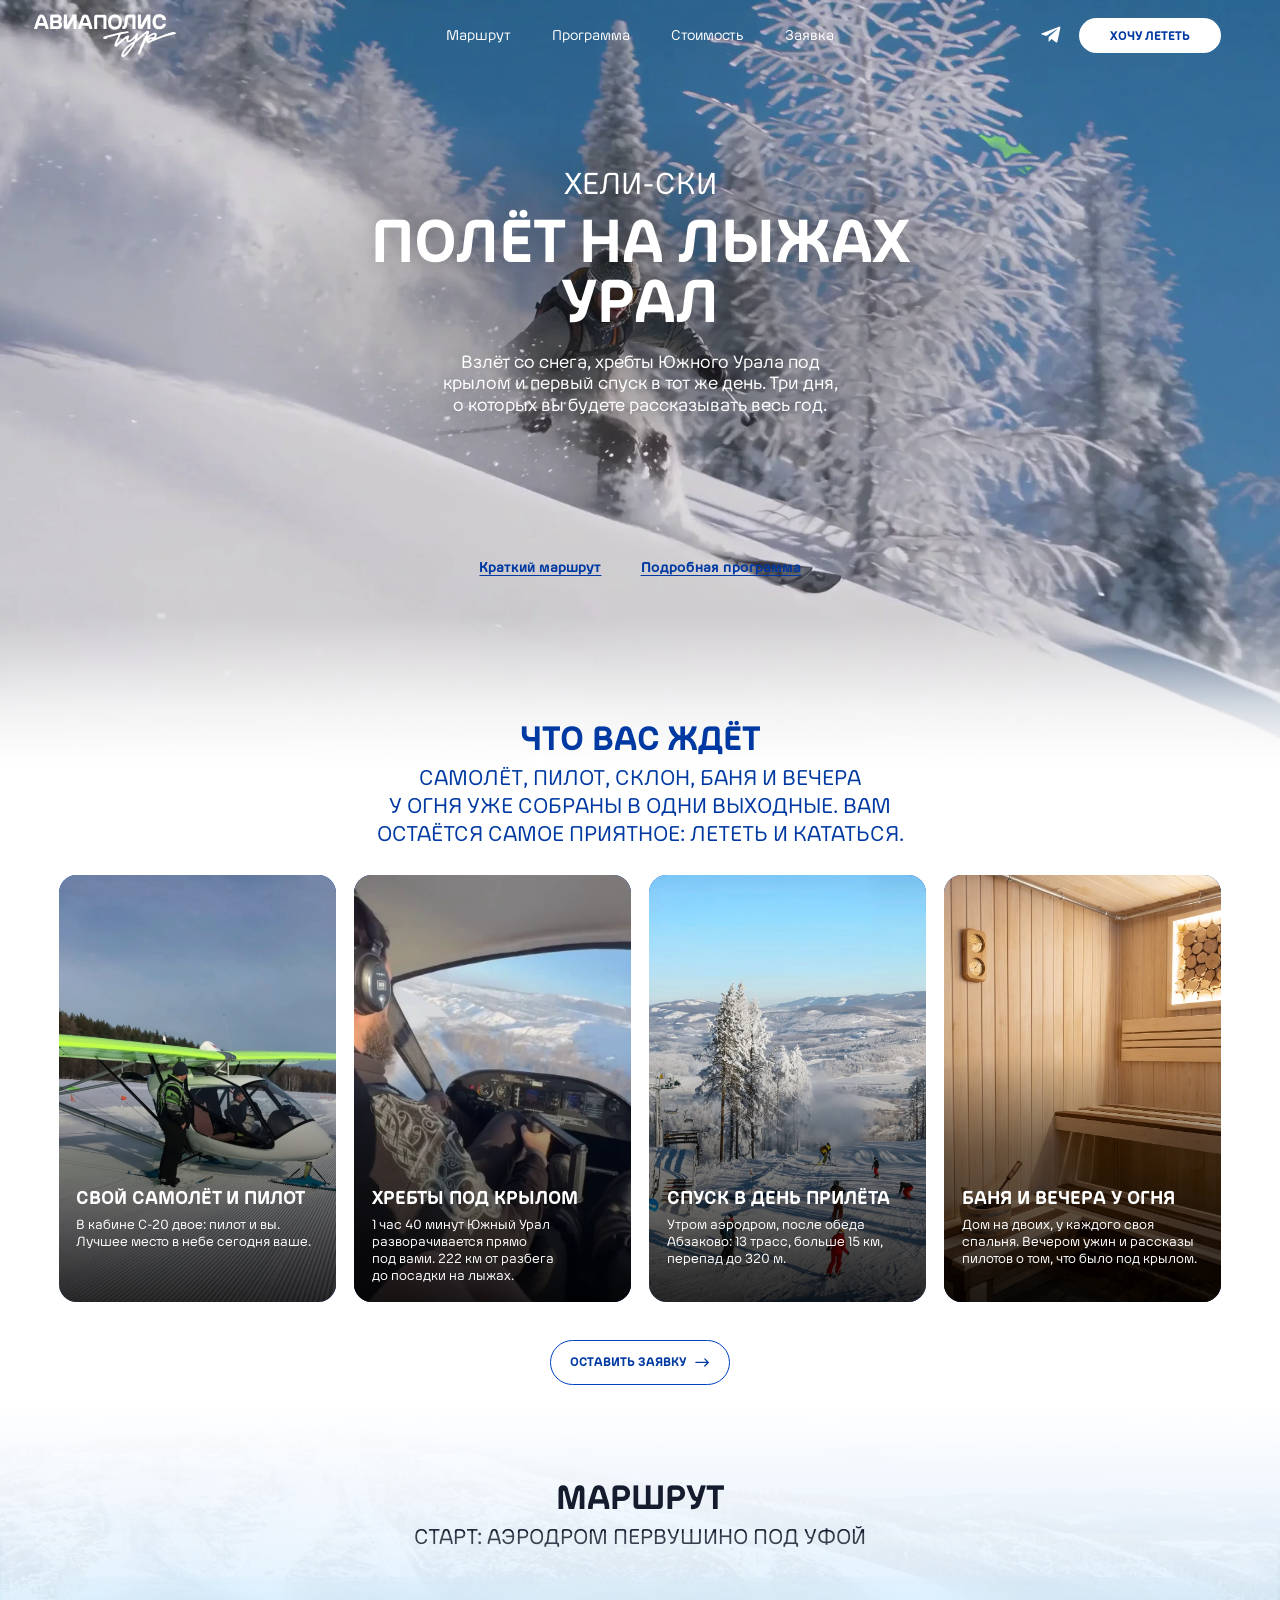
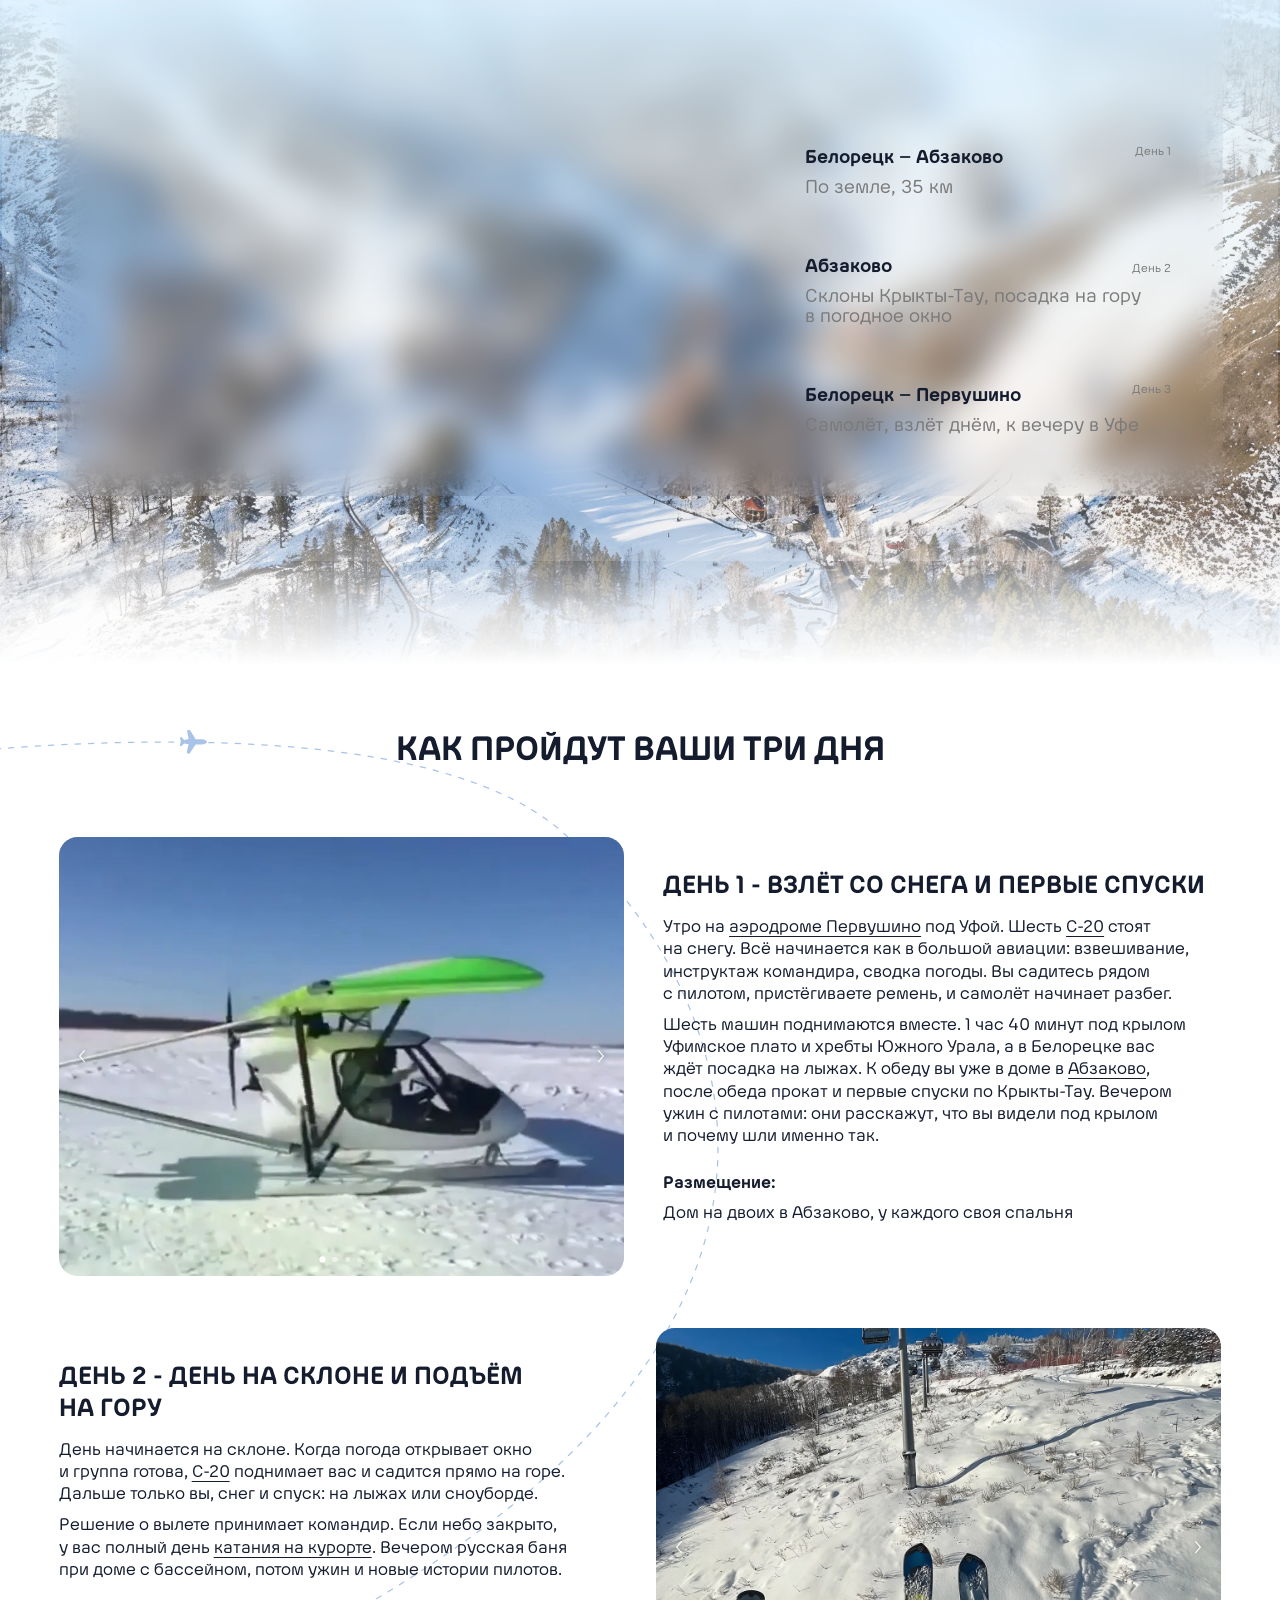
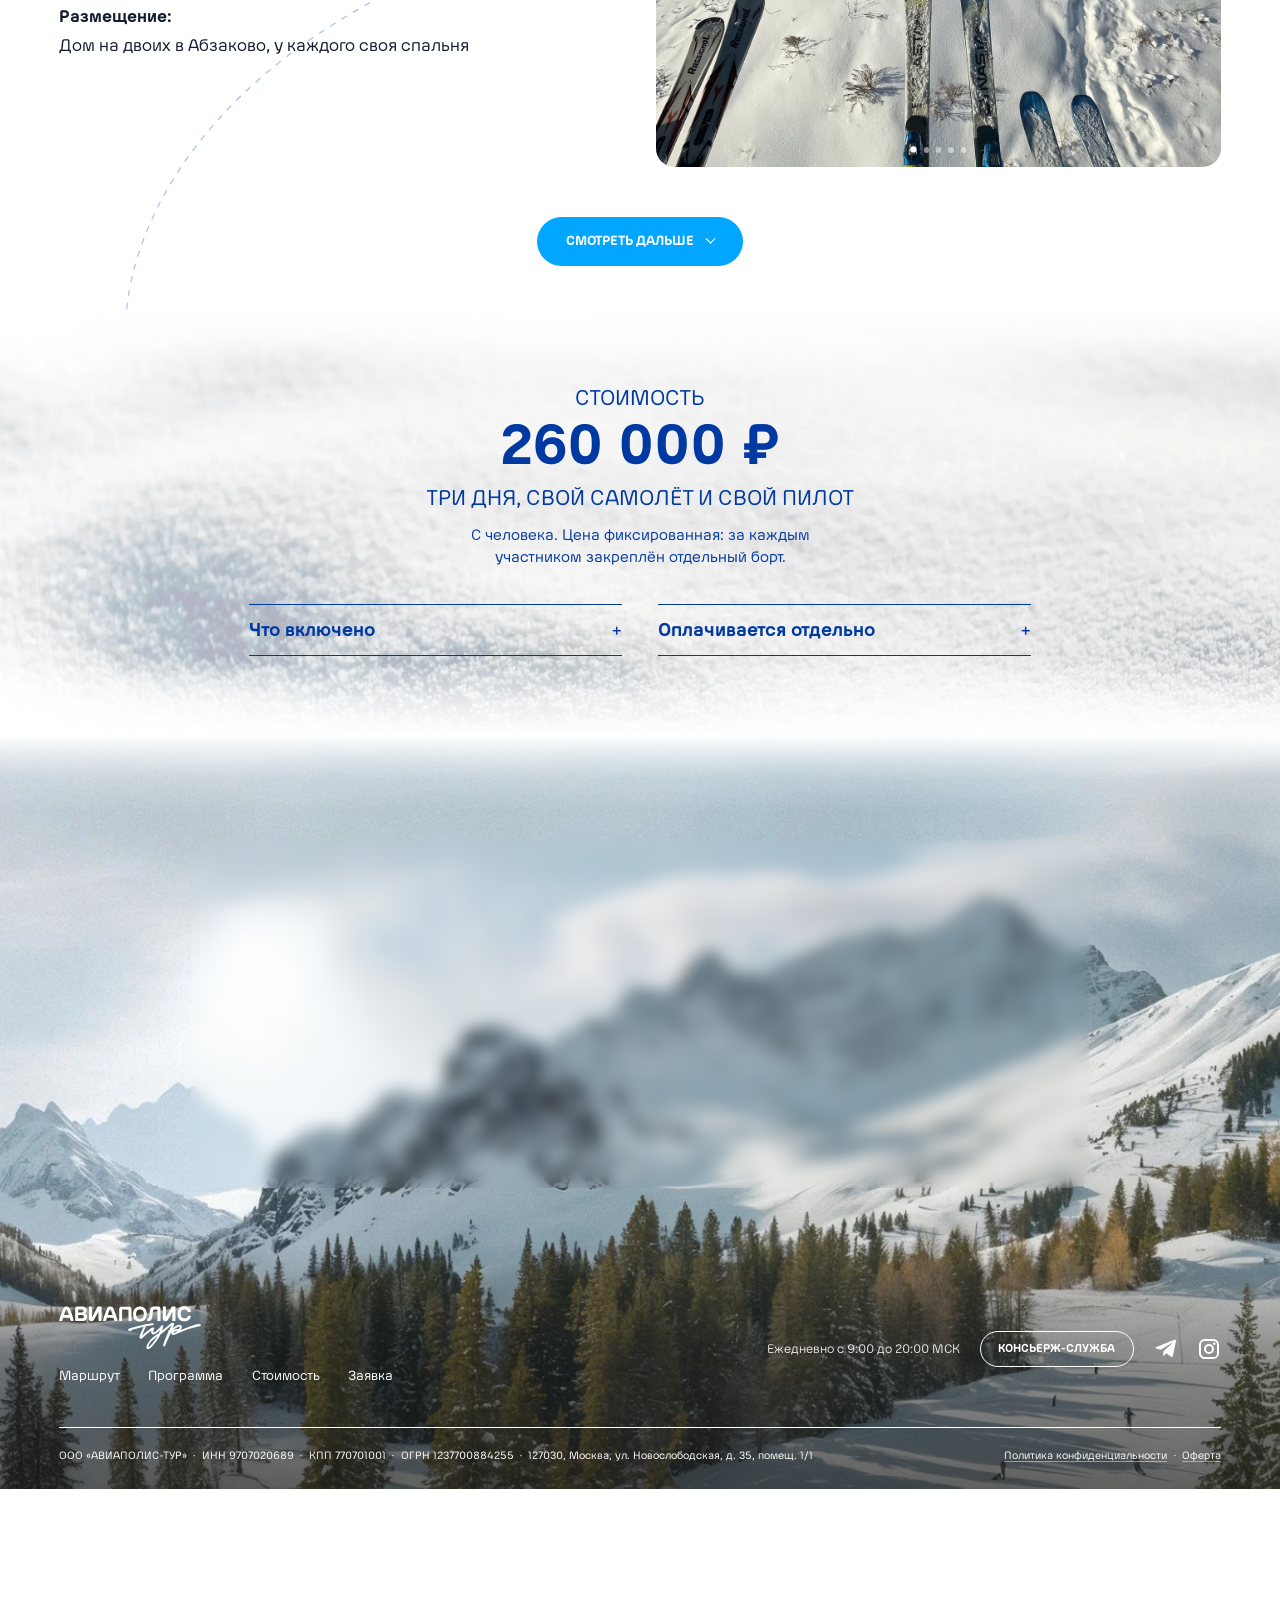
==== commit cacf2c48: "Add Google Analytics 4 and a lead event on successful form send Co-Authored-By: Claude Opus 5.5 <nor" ====
--- a/polet-na-lyzhah.html
+++ b/polet-na-lyzhah.html
@@ -12,9 +12,11 @@
 <link rel="preload" href="assets/fonts/aviapolis-bold.woff2" as="font" type="font/woff2" crossorigin>
 <link rel="preload" as="image" href="assets/img/ski2-hero-cut3.webp" media="(min-width:761px)">
 <link rel="preload" as="image" href="assets/img/ski2-hero-m.webp" media="(max-width:760px)">
-<link rel="stylesheet" href="assets/css/ski2.css?v=1020p">
+<link rel="stylesheet" href="assets/css/ski2.css?v=1021p">
 <script>/*fresh*/(function(){try{var l=document.querySelector('link[href*="ski2.css?v="]');if(!l)return;var V=l.getAttribute("href").split("v=")[1];fetch("version.txt?"+Date.now(),{cache:"no-store"}).then(function(r){return r.ok?r.text():""}).then(function(t){t=t.trim();if(t&&t!==V&&sessionStorage.getItem("skv")!==t){sessionStorage.setItem("skv",t);location.reload()}}).catch(function(){})}catch(e){}})();</script>
 <script>(function(){var d=document.documentElement;function k(){var w=window.innerWidth;d.style.setProperty("--k",w>1240?Math.min(w/1440,1.8).toFixed(4):"1")}k();window.addEventListener("resize",k)})();</script>
+<script async src="https://www.googletagmanager.com/gtag/js?id=G-YHTC8G9PQP"></script>
+<script>window.dataLayer=window.dataLayer||[];function gtag(){dataLayer.push(arguments)}gtag('js',new Date());gtag('config','G-YHTC8G9PQP');</script>
 </head>
 <body>
 
@@ -144,7 +146,7 @@
 </div></footer>
 </div>
 
-<script>(function(){var f=document.getElementById("lead");if(!f)return;var U="https://api.apimonster.ru/webhooks/154095/34593/18/015fbcec21b863d5a514475f6f8b2df3/";var e=document.getElementById("f-err"),ok=document.getElementById("f-ok"),b=f.querySelector("button");function done(){f.hidden=true;ok.hidden=false}function fail(){b.disabled=false;e.textContent="Не получилось отправить. Попробуйте ещё раз через минуту или напишите нам в Telegram."}f.addEventListener("submit",function(ev){ev.preventDefault();var n=f.name.value.trim(),p=f.phone.value.trim();if(!n||p.replace(/\D/g,"").length<10){e.textContent="Укажите имя и телефон, чтобы мы могли связаться.";return}if(!f.agree.checked){e.textContent="Отметьте согласие на обработку персональных данных.";return}e.textContent="";if(f.site.value){done();return}b.disabled=true;var d={name:n,phone:p,tour:"Полёт на лыжах. Урал",page:location.href};fetch(U,{method:"POST",headers:{"Content-Type":"application/json; charset=UTF-8"},body:JSON.stringify(d)}).then(function(r){if(r.ok)done();else fail()}).catch(fail)})})();</script>
+<script>(function(){var f=document.getElementById("lead");if(!f)return;var U="https://api.apimonster.ru/webhooks/154095/34593/18/015fbcec21b863d5a514475f6f8b2df3/";var e=document.getElementById("f-err"),ok=document.getElementById("f-ok"),b=f.querySelector("button");function done(){f.hidden=true;ok.hidden=false;if(window.gtag)gtag("event","generate_lead",{form:"ski"})}function fail(){b.disabled=false;e.textContent="Не получилось отправить. Попробуйте ещё раз через минуту или напишите нам в Telegram."}f.addEventListener("submit",function(ev){ev.preventDefault();var n=f.name.value.trim(),p=f.phone.value.trim();if(!n||p.replace(/\D/g,"").length<10){e.textContent="Укажите имя и телефон, чтобы мы могли связаться.";return}if(!f.agree.checked){e.textContent="Отметьте согласие на обработку персональных данных.";return}e.textContent="";if(f.site.value){done();return}b.disabled=true;var d={name:n,phone:p,tour:"Полёт на лыжах. Урал",page:location.href};fetch(U,{method:"POST",headers:{"Content-Type":"application/json; charset=UTF-8"},body:JSON.stringify(d)}).then(function(r){if(r.ok)done();else fail()}).catch(fail)})})();</script>
 <script>(function(){var b=document.getElementById("days-btn"),m=document.getElementById("days-more");if(b&&m){b.addEventListener("click",function(){var o=!m.classList.contains("open");m.classList.toggle("open",o);if(o){m.removeAttribute("inert")}else{m.setAttribute("inert","")}b.setAttribute("aria-expanded",o);b.textContent=o?"Свернуть":"Смотреть дальше";var v=m.querySelector("video");if(v){if(o){v.play()}else{v.pause()}}if(!o){document.getElementById("program").scrollIntoView({behavior:"smooth"})}})}var sel=".h2,.await-lead,.card,.await-cta,.route-start,.route-panel,.stage,.day,.prog-cta,.price-sum,.price-sub,.price-note,.price-cols,.apply h2,.apply-lead,.form,.foot-top";var els=document.querySelectorAll(sel);if(!("IntersectionObserver" in window)){return}document.documentElement.classList.add("js");var io=new IntersectionObserver(function(es){es.forEach(function(e){if(e.isIntersecting){e.target.classList.add("in");io.unobserve(e.target)}})},{rootMargin:"0px 0px -8% 0px",threshold:.08});els.forEach(function(e){e.classList.add("rv");io.observe(e)})})();</script>
 <script>document.querySelectorAll(".sl").forEach(function(s){var t=s.querySelector(".sl-track"),d=s.querySelectorAll(".sl-dots i"),n=d.length;function cur(){return Math.round(t.scrollLeft/t.clientWidth)}function go(i){i=(i+n)%n;t.scrollTo({left:i*t.clientWidth,behavior:"smooth"})}s.querySelector(".sl-prev").addEventListener("click",function(){go(cur()-1)});s.querySelector(".sl-next").addEventListener("click",function(){go(cur()+1)});t.addEventListener("scroll",function(){var c=cur();d.forEach(function(e,i){e.classList.toggle("on",i===c)})},{passive:true})});</script>
 <a class="fab" id="fab" href="#apply">Хочу лететь</a>
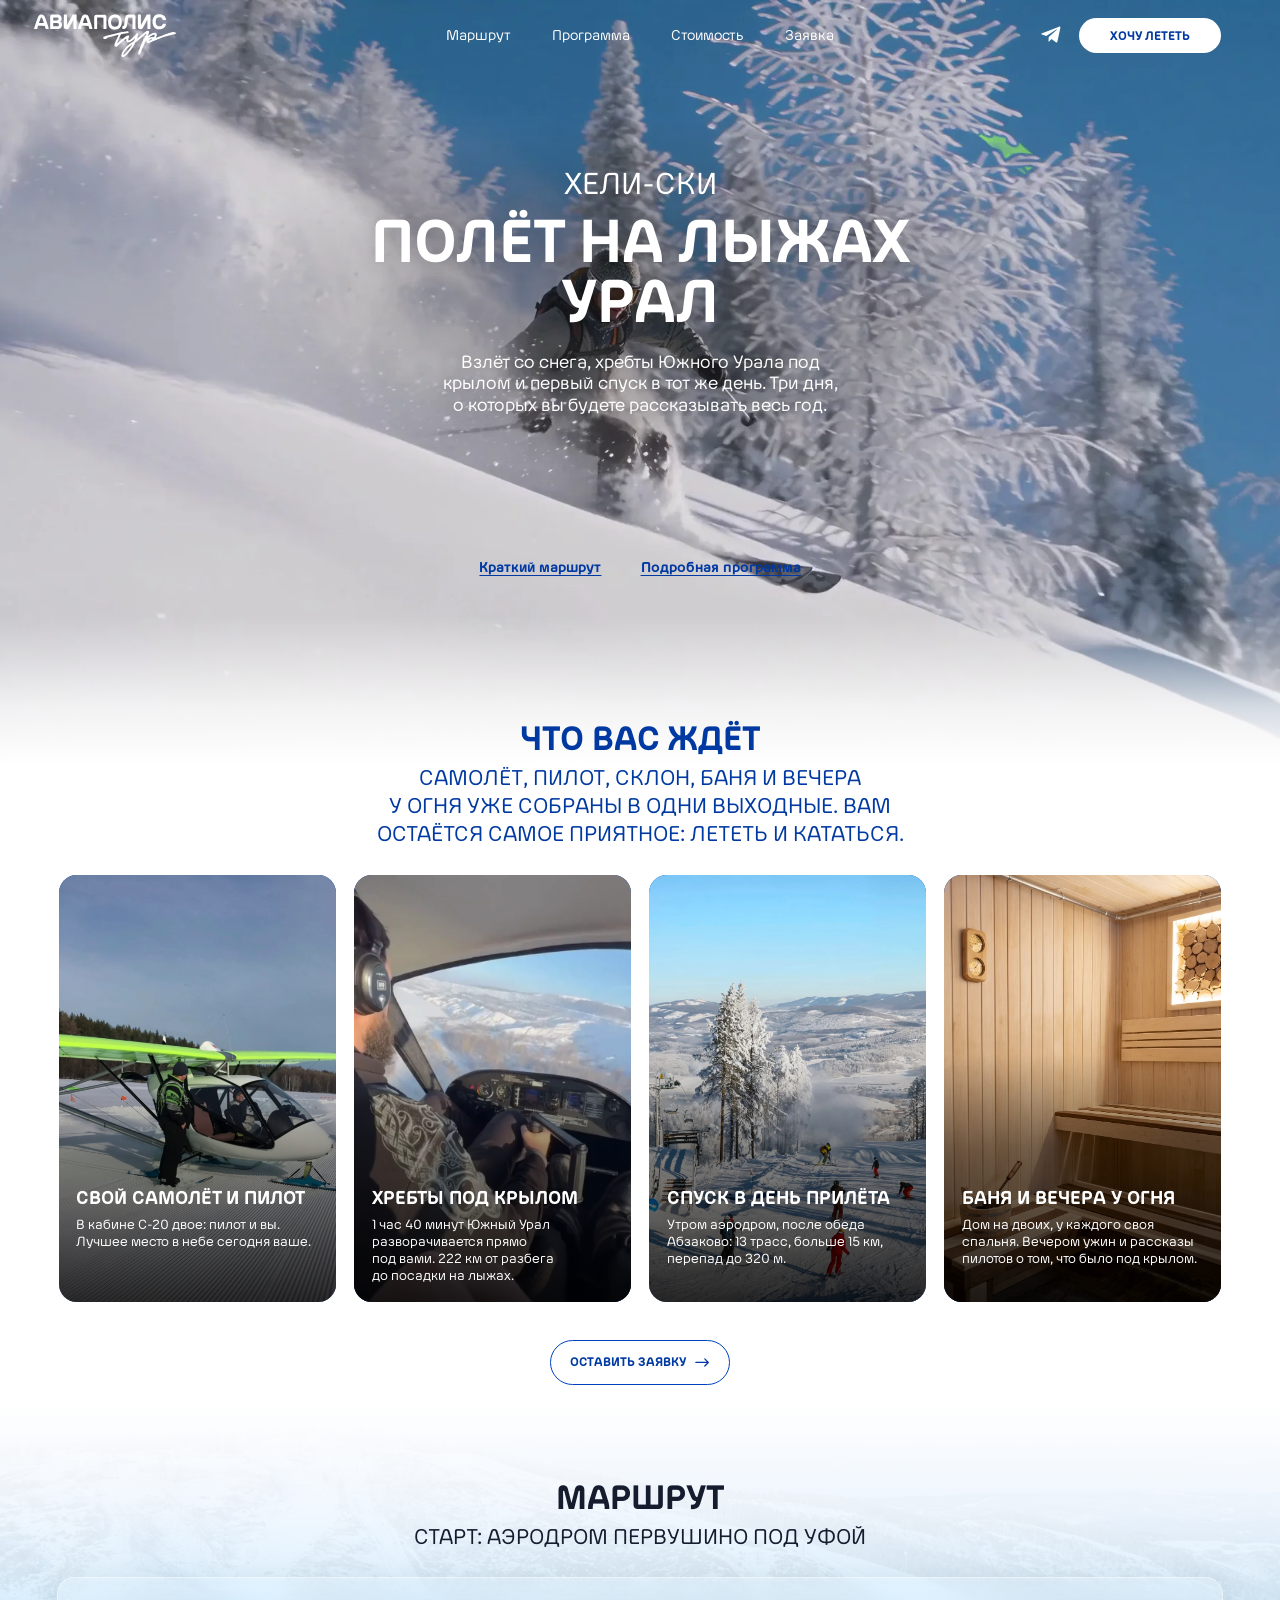
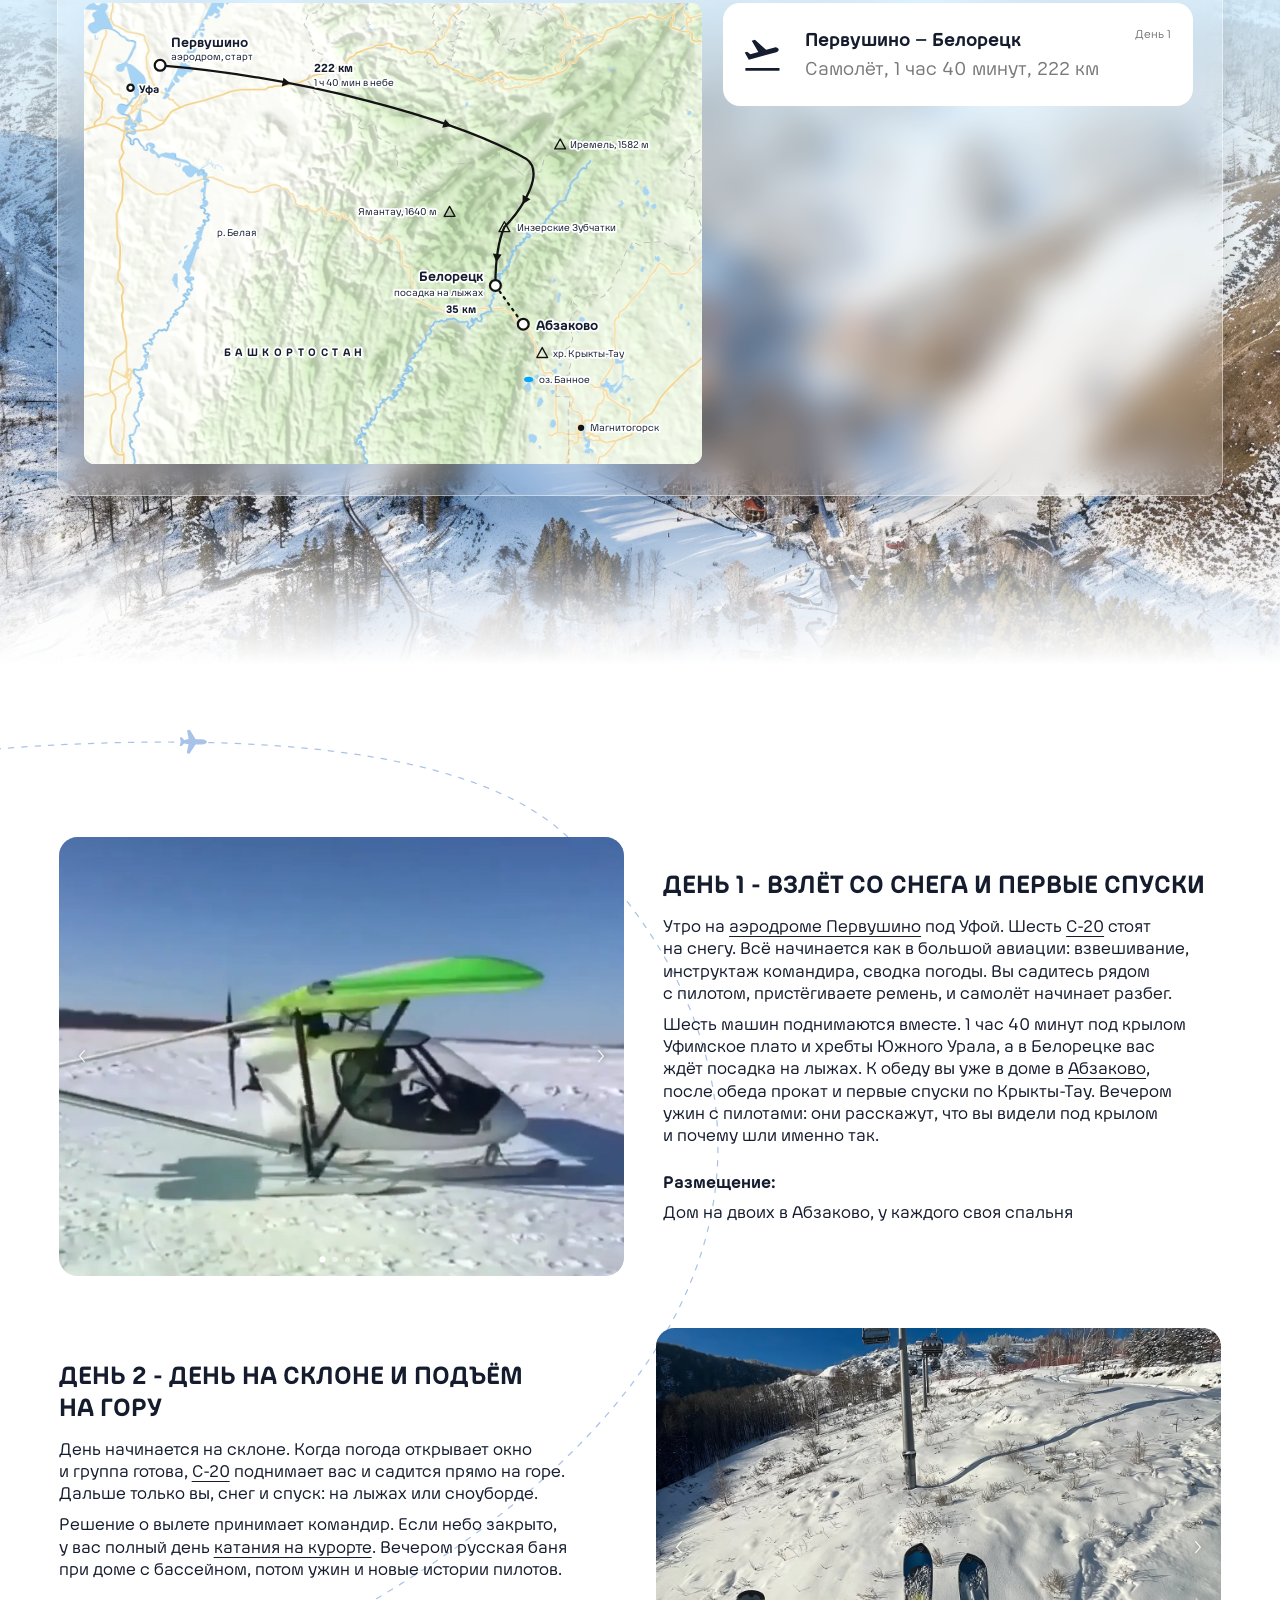
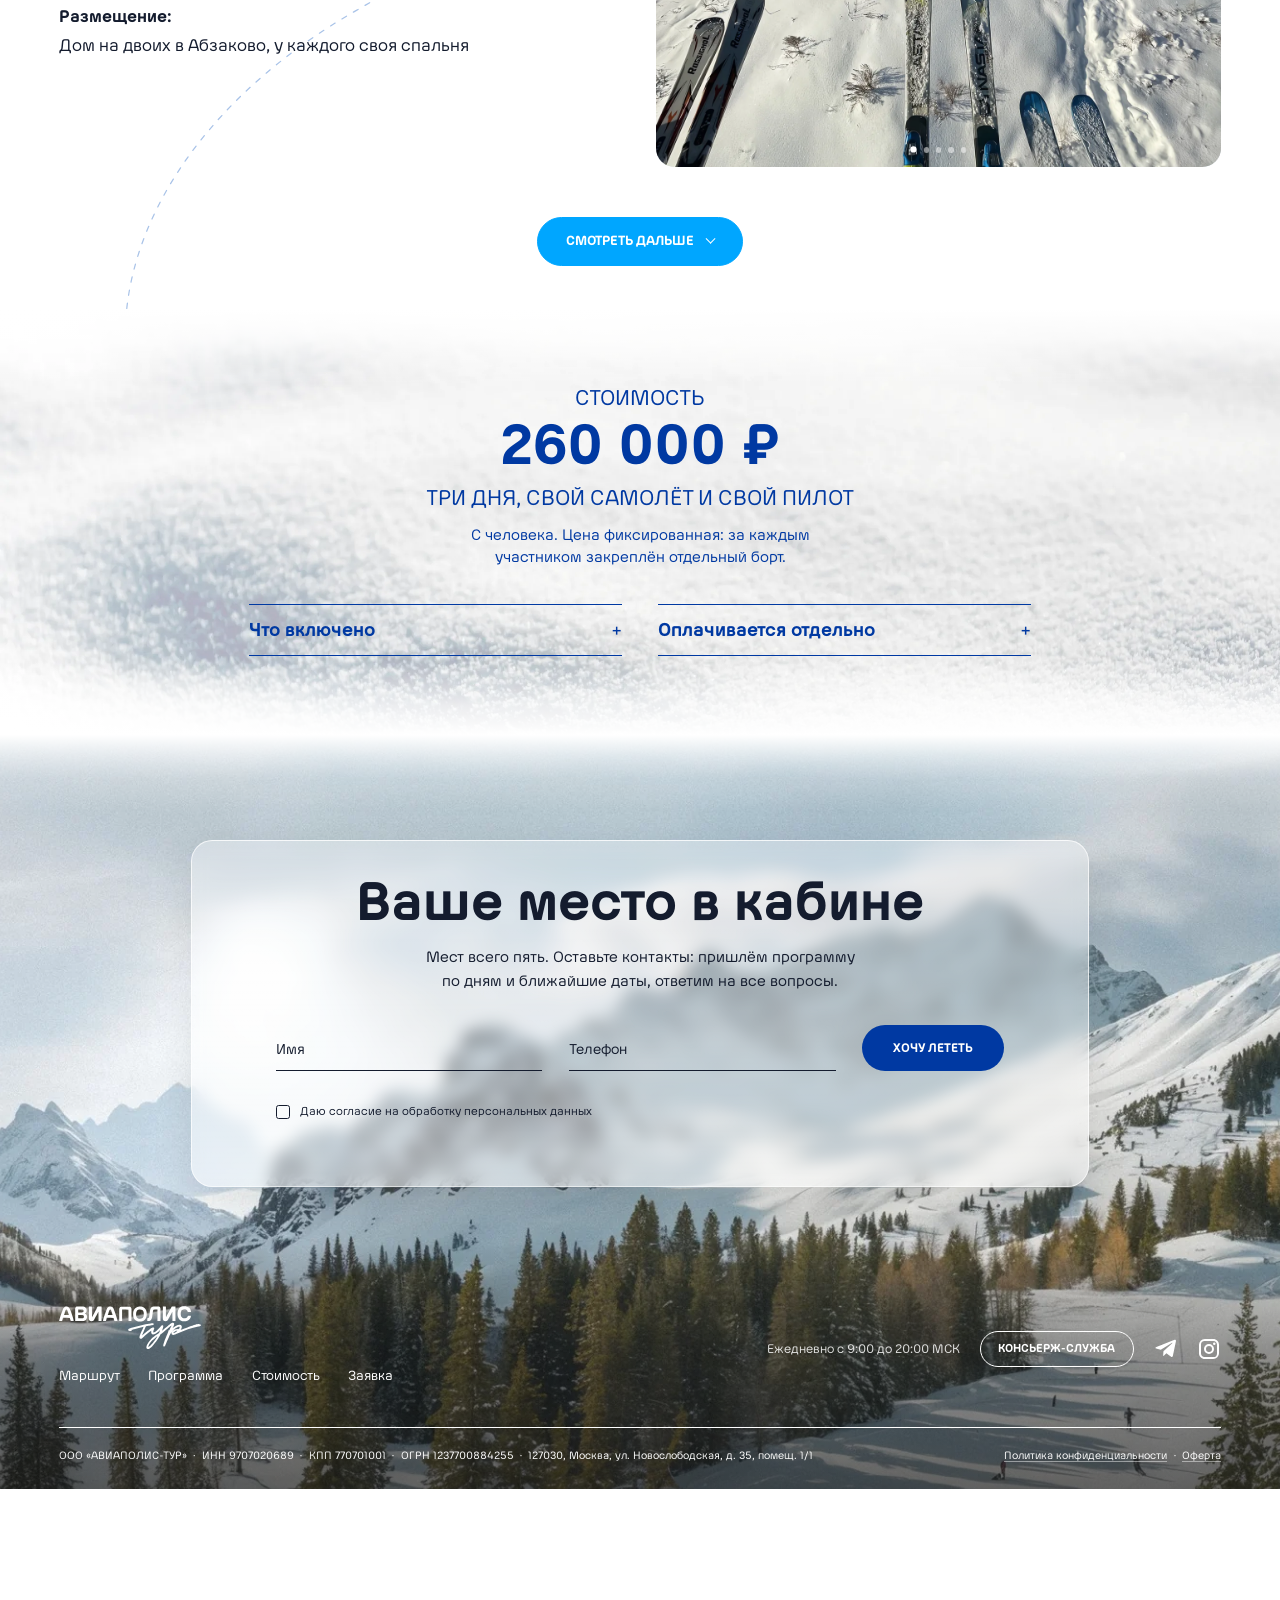
==== commit 2ccd7c2c: "Mark page texts as CloudCannon editable regions Source editable regions on the ski page texts (attri" ====
--- a/polet-na-lyzhah.html
+++ b/polet-na-lyzhah.html
@@ -34,36 +34,36 @@
   </div>
   <video class="hero-bg" autoplay muted loop playsinline preload="metadata" poster="assets/img/ski2-hero-cut3.webp" aria-label="Лыжник спускается по снежному склону, над ним пролетает самолёт С-20; катание по целине, самолёт на снегу, взлёт и полёт" data-d="assets/video/ski2-hero-cut3.mp4" data-m="assets/video/ski2-hero-m.mp4" data-pm="assets/img/ski2-hero-m.webp"></video><script>(function(){var v=document.currentScript.previousElementSibling,m=window.matchMedia&&matchMedia("(max-width:760px)").matches;if(m){v.poster=v.getAttribute("data-pm")}v.src=v.getAttribute(m?"data-m":"data-d")})();</script>
   <div class="hero-in">
-    <p class="hero-kicker">Хели-ски</p>
-    <h1>Полёт на&nbsp;лыжах<br>Урал</h1>
-    <p class="hero-lead">Взлёт со&nbsp;снега, хребты Южного Урала под крылом и&nbsp;первый спуск в&nbsp;тот&nbsp;же день. Три дня, о&nbsp;которых вы будете рассказывать весь&nbsp;год.</p>
+    <p class="hero-kicker" data-editable="source" data-path="/polet-na-lyzhah.html" data-key="hero-kicker">Хели-ски</p>
+    <h1 data-editable="source" data-path="/polet-na-lyzhah.html" data-key="hero-title">Полёт на&nbsp;лыжах<br>Урал</h1>
+    <p class="hero-lead" data-editable="source" data-path="/polet-na-lyzhah.html" data-key="hero-lead">Взлёт со&nbsp;снега, хребты Южного Урала под крылом и&nbsp;первый спуск в&nbsp;тот&nbsp;же день. Три дня, о&nbsp;которых вы будете рассказывать весь&nbsp;год.</p>
   </div>
   <p class="hero-links"><a href="#route">Краткий маршрут</a><a href="#program">Подробная программа</a></p>
 </header>
 
 <main>
 <section class="await" id="await"><div class="wrap">
-  <h2 class="h2">Что вас ждёт</h2>
-  <p class="await-lead">Самолёт, пилот, склон, баня и&nbsp;вечера у&nbsp;огня уже собраны в&nbsp;одни выходные. Вам остаётся самое приятное: лететь и&nbsp;кататься.</p>
+  <h2 class="h2" data-editable="source" data-path="/polet-na-lyzhah.html" data-key="await-title">Что вас ждёт</h2>
+  <p class="await-lead" data-editable="source" data-path="/polet-na-lyzhah.html" data-key="await-lead">Самолёт, пилот, склон, баня и&nbsp;вечера у&nbsp;огня уже собраны в&nbsp;одни выходные. Вам остаётся самое приятное: лететь и&nbsp;кататься.</p>
   <div class="cards">
-    <article class="card"><img loading="lazy" src="assets/img/ski2-c1m.webp" alt="Самолёт С-20 на подготовленной снежной полосе"><div class="card-t"><h3>Свой самолёт и&nbsp;пилот</h3><p>В&nbsp;кабине С-20 двое: пилот и&nbsp;вы. Лучшее место в&nbsp;небе сегодня ваше.</p></div></article>
-    <article class="card"><video autoplay muted loop playsinline preload="metadata" poster="assets/img/ski2-card2.webp" aria-label="Вид из кабины самолёта над хребтами"><source src="assets/video/ski2-card2.mp4" type="video/mp4"></video><div class="card-t"><h3>Хребты под&nbsp;крылом</h3><p>1 час 40 минут Южный Урал разворачивается прямо под&nbsp;вами. 222&nbsp;км от&nbsp;разбега до&nbsp;посадки на&nbsp;лыжах.</p></div></article>
-    <article class="card"><img loading="lazy" src="assets/img/ski2-c3m.webp" alt="Склон в Абзаково"><div class="card-t"><h3>Спуск в&nbsp;день прилёта</h3><p>Утром аэродром, после обеда Абзаково: 13&nbsp;трасс, больше 15&nbsp;км, перепад до&nbsp;320&nbsp;м.</p></div></article>
-    <article class="card"><img loading="lazy" src="assets/img/ski2-c4-banya.webp" alt="Парная в бане"><div class="card-t"><h3>Баня и&nbsp;вечера у&nbsp;огня</h3><p>Дом на&nbsp;двоих, у&nbsp;каждого своя спальня. Вечером ужин и&nbsp;рассказы пилотов о&nbsp;том, что было под&nbsp;крылом.</p></div></article>
+    <article class="card"><img loading="lazy" src="assets/img/ski2-c1m.webp" alt="Самолёт С-20 на подготовленной снежной полосе"><div class="card-t"><h3 data-editable="source" data-path="/polet-na-lyzhah.html" data-key="card-1-title">Свой самолёт и&nbsp;пилот</h3><p data-editable="source" data-path="/polet-na-lyzhah.html" data-key="card-1-text">В&nbsp;кабине С-20 двое: пилот и&nbsp;вы. Лучшее место в&nbsp;небе сегодня ваше.</p></div></article>
+    <article class="card"><video autoplay muted loop playsinline preload="metadata" poster="assets/img/ski2-card2.webp" aria-label="Вид из кабины самолёта над хребтами"><source src="assets/video/ski2-card2.mp4" type="video/mp4"></video><div class="card-t"><h3 data-editable="source" data-path="/polet-na-lyzhah.html" data-key="card-2-title">Хребты под&nbsp;крылом</h3><p data-editable="source" data-path="/polet-na-lyzhah.html" data-key="card-2-text">1 час 40 минут Южный Урал разворачивается прямо под&nbsp;вами. 222&nbsp;км от&nbsp;разбега до&nbsp;посадки на&nbsp;лыжах.</p></div></article>
+    <article class="card"><img loading="lazy" src="assets/img/ski2-c3m.webp" alt="Склон в Абзаково"><div class="card-t"><h3 data-editable="source" data-path="/polet-na-lyzhah.html" data-key="card-3-title">Спуск в&nbsp;день прилёта</h3><p data-editable="source" data-path="/polet-na-lyzhah.html" data-key="card-3-text">Утром аэродром, после обеда Абзаково: 13&nbsp;трасс, больше 15&nbsp;км, перепад до&nbsp;320&nbsp;м.</p></div></article>
+    <article class="card"><img loading="lazy" src="assets/img/ski2-c4-banya.webp" alt="Парная в бане"><div class="card-t"><h3 data-editable="source" data-path="/polet-na-lyzhah.html" data-key="card-4-title">Баня и&nbsp;вечера у&nbsp;огня</h3><p data-editable="source" data-path="/polet-na-lyzhah.html" data-key="card-4-text">Дом на&nbsp;двоих, у&nbsp;каждого своя спальня. Вечером ужин и&nbsp;рассказы пилотов о&nbsp;том, что было под&nbsp;крылом.</p></div></article>
   </div>
   <p class="await-cta"><a class="btn-line" href="#apply">Оставить заявку <svg viewBox="0 0 16 10" fill="none" stroke="currentColor" stroke-width="1.4" stroke-linecap="round" stroke-linejoin="round" aria-hidden="true"><path d="M1 5h14M11 1l4 4-4 4"/></svg></a></p>
 </div></section>
 
 <section class="route" id="route"><div class="wrap">
-  <h2 class="h2">Маршрут</h2>
-  <p class="route-start">Старт: аэродром Первушино под&nbsp;Уфой</p>
+  <h2 class="h2" data-editable="source" data-path="/polet-na-lyzhah.html" data-key="route-title">Маршрут</h2>
+  <p class="route-start" data-editable="source" data-path="/polet-na-lyzhah.html" data-key="route-start">Старт: аэродром Первушино под&nbsp;Уфой</p>
   <div class="route-panel">
     <div class="map"><svg viewBox="0 0 685 511" role="img" aria-label="Карта маршрута: Первушино, Белорецк, Абзаково"><image href="assets/img/ski2-map-geo.webp" x="-75" y="-10" width="760" height="525" preserveAspectRatio="none"/><g class="mr" fill="none" stroke="#131313" stroke-width="2.5" stroke-linecap="round"><path transform="translate(84.4 69.1)" d="M0 0C154.5 12.8 323.9 57.7 405.6 103.5C428.5 119.5 398.6 162.3 381.7 179.3C373.7 197.2 371.7 222.2 371.7 244.1"/><path transform="translate(456.1 313.2)" stroke-dasharray="2 6" d="M0 0L30.8 42.9"/></g><g fill="#131313"><path transform="translate(219.3 82.8)" d="M9.8 6.5L1.8 0L0 9.8Z"/><path transform="translate(397.1 128.9)" d="M10.1 7.6L3.2 0L0 9.5Z"/><path transform="translate(486.2 212.7)" d="M0 10.3L8.8 5L.1 0Z"/><path transform="translate(453.2 277.7)" d="M4 9.5L10 1.1L0 0Z"/><circle class="mn" cx="551.1" cy="471" r="3.5"/></g><g fill="#fff" stroke="#131313" stroke-width="2.5"><circle cx="84.4" cy="69.1" r="6"/><circle cx="456.1" cy="313.2" r="6"/><circle cx="487" cy="356.1" r="6"/><circle cx="51.6" cy="94" r="3.5"/></g><g class="mn" fill="none" stroke="#131313" stroke-width="1.5" stroke-linejoin="round"><path transform="translate(521.9 150.8)" d="M0 11L6 0L12 11Z"/><path transform="translate(399.3 225.5)" d="M0 11L6 0L12 11Z"/><path transform="translate(460.1 242.5)" d="M0 11L6 0L12 11Z"/><path transform="translate(502 382)" d="M0 11L6 0L12 11Z"/></g><ellipse class="mn" cx="493" cy="417.5" rx="5" ry="3" fill="#00A6FF"/><text class="mj" x="97" y="48.4" font-size="15" font-weight="700">Первушино</text><text class="mn" x="97" y="63.5" font-size="11">аэродром, старт</text><text class="mj" x="61" y="99.3" font-size="12" font-weight="700">Уфа</text><text class="mj" x="442" y="308.4" font-size="15" font-weight="700" text-anchor="end">Белорецк</text><text class="mn" x="442" y="324.5" font-size="11" text-anchor="end">посадка на лыжах</text><text class="mj" x="501" y="362.4" font-size="15" font-weight="700">Абзаково</text><text class="mj" x="255" y="76.2" font-size="13" font-weight="700">222 км</text><text class="mn" x="255" y="91.5" font-size="11">1 ч 40 мин в небе</text><text class="mn" x="435" y="343.3" font-size="12" font-weight="700" text-anchor="end">35 км</text><text class="mn" x="539" y="160.5" font-size="11">Иремель, 1582 м</text><text class="mn" x="391" y="235.5" font-size="11" text-anchor="end">Ямантау, 1640 м</text><text class="mn" x="480" y="252.5" font-size="11">Инзерские Зубчатки</text><text class="mn" x="520" y="392.5" font-size="11">хр. Крыкты-Тау</text><text class="mn" x="504" y="421.5" font-size="11">оз. Банное</text><text class="mn" x="155" y="391.3" font-size="12" font-weight="700" letter-spacing="5">БАШКОРТОСТАН</text><text class="mn" x="147" y="258.5" font-size="11">р. Белая</text><text class="mn" x="561" y="474.5" font-size="11">Магнитогорск</text></svg></div>
     <ul class="stages">
-      <li class="stage"><svg viewBox="0 0 24 24" aria-hidden="true"><path d="M2 20h20v1.6H2z"/><path d="M21.6 9.2c-.3-1-1.4-1.6-2.4-1.3l-5 1.4L7.6 3.4l-1.9.5 3.9 6.7-4.7 1.3-1.9-1.5-1.4.4 2.4 4.3 16.2-4.400c1-.3 1.6-1.4 1.4-2.500z"/></svg><div><h3>Первушино – Белорецк</h3><p>Самолёт, 1&nbsp;час 40&nbsp;минут, 222&nbsp;км</p></div><span>День&nbsp;1</span></li>
-      <li class="stage"><svg viewBox="0 0 24 24" aria-hidden="true"><path fill-rule="evenodd" d="M18.9 6.5C18.7 5.6 17.9 5 17 5H7c-.9 0-1.7.6-1.9 1.5L3 12v7c0 .6.4 1 1 1h1c.6 0 1-.4 1-1v-1h12v1c0 .6.4 1 1 1h1c.6 0 1-.4 1-1v-7l-2.1-5.500zM7 15.5a1.5 1.5 0 110-3 1.5 1.5 0 010 3zm10 0a1.5 1.5 0 110-3 1.5 1.5 0 010 3zM5.2 10.5L6.5 7h11l1.3 3.500H5.2z"/></svg><div><h3>Белорецк – Абзаково</h3><p>По&nbsp;земле, 35&nbsp;км</p></div><span>День&nbsp;1</span></li>
-      <li class="stage"><svg viewBox="0 0 24 24" aria-hidden="true"><path d="M1 20L9 6l4.5 7.8L15.5 11 23 20H1z"/></svg><div><h3>Абзаково</h3><p>Склоны Крыкты-Тау, посадка на&nbsp;гору в&nbsp;погодное окно</p></div><span>День&nbsp;2</span></li>
-      <li class="stage"><svg viewBox="0 0 24 24" aria-hidden="true"><path d="M2 20h20v1.6H2z"/><path d="M21.6 9.2c-.3-1-1.4-1.6-2.4-1.3l-5 1.4L7.6 3.4l-1.9.5 3.9 6.7-4.7 1.3-1.9-1.5-1.4.4 2.4 4.3 16.2-4.400c1-.3 1.6-1.4 1.4-2.500z"/></svg><div><h3>Белорецк – Первушино</h3><p>Самолёт, взлёт днём, к&nbsp;вечеру в&nbsp;Уфе</p></div><span>День&nbsp;3</span></li>
+      <li class="stage"><svg viewBox="0 0 24 24" aria-hidden="true"><path d="M2 20h20v1.6H2z"/><path d="M21.6 9.2c-.3-1-1.4-1.6-2.4-1.3l-5 1.4L7.6 3.4l-1.9.5 3.9 6.7-4.7 1.3-1.9-1.5-1.4.4 2.4 4.3 16.2-4.400c1-.3 1.6-1.4 1.4-2.500z"/></svg><div><h3 data-editable="source" data-path="/polet-na-lyzhah.html" data-key="stage-1-title">Первушино – Белорецк</h3><p data-editable="source" data-path="/polet-na-lyzhah.html" data-key="stage-1-text">Самолёт, 1&nbsp;час 40&nbsp;минут, 222&nbsp;км</p></div><span data-editable="source" data-path="/polet-na-lyzhah.html" data-key="stage-1-day">День&nbsp;1</span></li>
+      <li class="stage"><svg viewBox="0 0 24 24" aria-hidden="true"><path fill-rule="evenodd" d="M18.9 6.5C18.7 5.6 17.9 5 17 5H7c-.9 0-1.7.6-1.9 1.5L3 12v7c0 .6.4 1 1 1h1c.6 0 1-.4 1-1v-1h12v1c0 .6.4 1 1 1h1c.6 0 1-.4 1-1v-7l-2.1-5.500zM7 15.5a1.5 1.5 0 110-3 1.5 1.5 0 010 3zm10 0a1.5 1.5 0 110-3 1.5 1.5 0 010 3zM5.2 10.5L6.5 7h11l1.3 3.500H5.2z"/></svg><div><h3 data-editable="source" data-path="/polet-na-lyzhah.html" data-key="stage-2-title">Белорецк – Абзаково</h3><p data-editable="source" data-path="/polet-na-lyzhah.html" data-key="stage-2-text">По&nbsp;земле, 35&nbsp;км</p></div><span data-editable="source" data-path="/polet-na-lyzhah.html" data-key="stage-2-day">День&nbsp;1</span></li>
+      <li class="stage"><svg viewBox="0 0 24 24" aria-hidden="true"><path d="M1 20L9 6l4.5 7.8L15.5 11 23 20H1z"/></svg><div><h3 data-editable="source" data-path="/polet-na-lyzhah.html" data-key="stage-3-title">Абзаково</h3><p data-editable="source" data-path="/polet-na-lyzhah.html" data-key="stage-3-text">Склоны Крыкты-Тау, посадка на&nbsp;гору в&nbsp;погодное окно</p></div><span data-editable="source" data-path="/polet-na-lyzhah.html" data-key="stage-3-day">День&nbsp;2</span></li>
+      <li class="stage"><svg viewBox="0 0 24 24" aria-hidden="true"><path d="M2 20h20v1.6H2z"/><path d="M21.6 9.2c-.3-1-1.4-1.6-2.4-1.3l-5 1.4L7.6 3.4l-1.9.5 3.9 6.7-4.7 1.3-1.9-1.5-1.4.4 2.4 4.3 16.2-4.400c1-.3 1.6-1.4 1.4-2.500z"/></svg><div><h3 data-editable="source" data-path="/polet-na-lyzhah.html" data-key="stage-4-title">Белорецк – Первушино</h3><p data-editable="source" data-path="/polet-na-lyzhah.html" data-key="stage-4-text">Самолёт, взлёт днём, к&nbsp;вечеру в&nbsp;Уфе</p></div><span data-editable="source" data-path="/polet-na-lyzhah.html" data-key="stage-4-day">День&nbsp;3</span></li>
     </ul>
   </div>
 </div></section>
@@ -71,32 +71,32 @@
 <section class="prog" id="program">
   <svg class="prog-path" viewBox="0 0 1219 1656" fill="none" aria-hidden="true"><path d="M0 21.4C188.3 -2 620.7 -35.7 774 102.9C974.5 284.4 1110 651.5 540.5 976.9C48.3 1258.2 244 1884.5 1218.5 1569.5S1640 1400 1820 1300" stroke="#A9C3E8" stroke-width="1.4" stroke-linecap="round" stroke-dasharray="6 9"/><g transform="translate(341.8 -12.8) rotate(45.8 13 13)"><circle cx="13" cy="13" r="19" fill="#fff"/><path fill="#A9C3E8" d="M20.63 22.84L18.12 11.41L23 6.53C25.09 4.44 25.79 1.65 25.09.26C23.7-.43 20.91.26 18.82 2.35L13.94 7.23L2.5 4.72C1.81 4.58 1.25 4.86.97 5.41L.55 6.11C.27 6.81.41 7.51.97 7.92L8.36 12.8L5.57 16.99L1.39 16.99L0 18.38L4.18 21.17L6.97 25.35L8.36 23.96L8.36 19.77L12.54 16.99L17.42 24.38C17.84 24.93 18.54 25.07 19.23 24.79L19.93 24.51C20.49 24.1 20.77 23.54 20.63 22.84Z"/></g></svg>
   <div class="wrap">
-  <h2 class="h2">Как пройдут ваши три дня</h2>
+  <h2 class="h2" data-editable="source" data-path="/polet-na-lyzhah.html" data-key="program-title">Как пройдут ваши три дня</h2>
   <article class="day">
     <div class="day-ph sl"><div class="sl-track"><div class="sl-item"><video autoplay muted loop playsinline preload="metadata" poster="assets/img/ski2-day1-takeoff.webp" aria-label="Самолёт С-20 на лыжах разбегается по снегу, взлетает и проходит над головой"><source src="assets/video/ski2-day1-takeoff2.mp4" type="video/mp4"></video></div><div class="sl-item"><video autoplay muted loop playsinline preload="metadata" poster="assets/img/ski2-day1-drone.webp" aria-label="Самолёт С-20 на снегу и заснеженные поля с высоты"><source src="assets/video/ski2-day1-drone.mp4" type="video/mp4"></video></div><div class="sl-item"><img loading="lazy" src="assets/img/ski2-d1-3-hq.webp" alt="Нижняя станция и склон в Абзаково"></div><div class="sl-item"><img loading="lazy" src="assets/img/ski2-n-zubchatki-hq.webp" alt="Инзерские Зубчатки зимой" style="object-position:50% 42%"></div></div><button class="sl-btn sl-prev" type="button" aria-label="Предыдущее фото"><svg viewBox="0 0 10 18" fill="none" stroke="currentColor" stroke-width="1.6" stroke-linecap="round" stroke-linejoin="round" aria-hidden="true"><path d="M2 2l6 7-6 7"/></svg></button><button class="sl-btn sl-next" type="button" aria-label="Следующее фото"><svg viewBox="0 0 10 18" fill="none" stroke="currentColor" stroke-width="1.6" stroke-linecap="round" stroke-linejoin="round" aria-hidden="true"><path d="M2 2l6 7-6 7"/></svg></button><div class="sl-dots" aria-hidden="true"><i class="on"></i><i></i><i></i><i></i></div></div>
     <div class="day-tx">
-      <h3>День 1 - Взлёт со&nbsp;снега и&nbsp;первые спуски</h3>
-      <p>Утро на&nbsp;<a href="https://pervushino.ru/" target="_blank" rel="noopener">аэродроме Первушино</a> под&nbsp;Уфой. Шесть <a href="https://vk.com/cesla_avia" target="_blank" rel="noopener">С-20</a> стоят на&nbsp;снегу. Всё начинается как в&nbsp;большой авиации: взвешивание, инструктаж командира, сводка погоды. Вы садитесь рядом с&nbsp;пилотом, пристёгиваете ремень, и&nbsp;самолёт начинает разбег.</p>
-      <p>Шесть машин поднимаются вместе. 1&nbsp;час 40&nbsp;минут под&nbsp;крылом Уфимское плато и&nbsp;хребты Южного Урала, а&nbsp;в&nbsp;Белорецке вас ждёт посадка на&nbsp;лыжах. К&nbsp;обеду вы уже в&nbsp;доме в&nbsp;<a href="https://abzakovo.com/" target="_blank" rel="noopener">Абзаково</a>, после обеда прокат и&nbsp;первые спуски по&nbsp;Крыкты-Тау. Вечером ужин с&nbsp;пилотами: они расскажут, что вы видели под&nbsp;крылом и&nbsp;почему шли именно так.</p>
-      <p class="stay"><b>Размещение:</b><span>Дом на&nbsp;двоих в&nbsp;Абзаково, у&nbsp;каждого своя спальня</span></p>
+      <h3 data-editable="source" data-path="/polet-na-lyzhah.html" data-key="day-1-title">День 1 - Взлёт со&nbsp;снега и&nbsp;первые спуски</h3>
+      <p data-editable="source" data-path="/polet-na-lyzhah.html" data-key="day-1-text-1">Утро на&nbsp;<a href="https://pervushino.ru/" target="_blank" rel="noopener">аэродроме Первушино</a> под&nbsp;Уфой. Шесть <a href="https://vk.com/cesla_avia" target="_blank" rel="noopener">С-20</a> стоят на&nbsp;снегу. Всё начинается как в&nbsp;большой авиации: взвешивание, инструктаж командира, сводка погоды. Вы садитесь рядом с&nbsp;пилотом, пристёгиваете ремень, и&nbsp;самолёт начинает разбег.</p>
+      <p data-editable="source" data-path="/polet-na-lyzhah.html" data-key="day-1-text-2">Шесть машин поднимаются вместе. 1&nbsp;час 40&nbsp;минут под&nbsp;крылом Уфимское плато и&nbsp;хребты Южного Урала, а&nbsp;в&nbsp;Белорецке вас ждёт посадка на&nbsp;лыжах. К&nbsp;обеду вы уже в&nbsp;доме в&nbsp;<a href="https://abzakovo.com/" target="_blank" rel="noopener">Абзаково</a>, после обеда прокат и&nbsp;первые спуски по&nbsp;Крыкты-Тау. Вечером ужин с&nbsp;пилотами: они расскажут, что вы видели под&nbsp;крылом и&nbsp;почему шли именно так.</p>
+      <p class="stay"><b>Размещение:</b><span data-editable="source" data-path="/polet-na-lyzhah.html" data-key="day-1-stay">Дом на&nbsp;двоих в&nbsp;Абзаково, у&nbsp;каждого своя спальня</span></p>
     </div>
   </article>
   <article class="day flip">
     <div class="day-ph sl"><div class="sl-track"><div class="sl-item"><img loading="lazy" src="assets/img/ski2-n-lift-hq.webp" alt="Лыжи над склоном, вид с кресельного подъёмника" style="object-position:50% 62%"></div><div class="sl-item"><img loading="lazy" src="assets/img/ski2-d2-ski.webp" alt="Лыжник в свежем снегу на склоне"></div><div class="sl-item"><img loading="lazy" src="assets/img/ski2-n-jump-hq.webp" alt="Лыжник в прыжке над заснеженными елями" style="object-position:88% 50%"></div><div class="sl-item"><img loading="lazy" src="assets/img/ski2-n-slope-top-hq.webp" alt="Склон и кресельный подъёмник, вид сверху" style="object-position:50% 50%"></div><div class="sl-item"><img loading="lazy" src="assets/img/ski2-n-banya-g.webp" alt="Парная в бане"></div></div><button class="sl-btn sl-prev" type="button" aria-label="Предыдущее фото"><svg viewBox="0 0 10 18" fill="none" stroke="currentColor" stroke-width="1.6" stroke-linecap="round" stroke-linejoin="round" aria-hidden="true"><path d="M2 2l6 7-6 7"/></svg></button><button class="sl-btn sl-next" type="button" aria-label="Следующее фото"><svg viewBox="0 0 10 18" fill="none" stroke="currentColor" stroke-width="1.6" stroke-linecap="round" stroke-linejoin="round" aria-hidden="true"><path d="M2 2l6 7-6 7"/></svg></button><div class="sl-dots" aria-hidden="true"><i class="on"></i><i></i><i></i><i></i><i></i></div></div>
     <div class="day-tx">
-      <h3>День 2 - День на&nbsp;склоне и&nbsp;подъём на&nbsp;гору</h3>
-      <p>День начинается на&nbsp;склоне. Когда погода открывает окно и&nbsp;группа готова, <a href="https://vk.com/cesla_avia" target="_blank" rel="noopener">С-20</a> поднимает вас и&nbsp;садится прямо на&nbsp;горе. Дальше только вы, снег и&nbsp;спуск: на&nbsp;лыжах или&nbsp;сноуборде.</p>
-      <p>Решение о&nbsp;вылете принимает командир. Если небо закрыто, у&nbsp;вас полный день <a href="https://abzakovo.com/" target="_blank" rel="noopener">катания на&nbsp;курорте</a>. Вечером русская баня при&nbsp;доме с&nbsp;бассейном, потом ужин и&nbsp;новые истории пилотов.</p>
-      <p class="stay"><b>Размещение:</b><span>Дом на&nbsp;двоих в&nbsp;Абзаково, у&nbsp;каждого своя спальня</span></p>
+      <h3 data-editable="source" data-path="/polet-na-lyzhah.html" data-key="day-2-title">День 2 - День на&nbsp;склоне и&nbsp;подъём на&nbsp;гору</h3>
+      <p data-editable="source" data-path="/polet-na-lyzhah.html" data-key="day-2-text-1">День начинается на&nbsp;склоне. Когда погода открывает окно и&nbsp;группа готова, <a href="https://vk.com/cesla_avia" target="_blank" rel="noopener">С-20</a> поднимает вас и&nbsp;садится прямо на&nbsp;горе. Дальше только вы, снег и&nbsp;спуск: на&nbsp;лыжах или&nbsp;сноуборде.</p>
+      <p data-editable="source" data-path="/polet-na-lyzhah.html" data-key="day-2-text-2">Решение о&nbsp;вылете принимает командир. Если небо закрыто, у&nbsp;вас полный день <a href="https://abzakovo.com/" target="_blank" rel="noopener">катания на&nbsp;курорте</a>. Вечером русская баня при&nbsp;доме с&nbsp;бассейном, потом ужин и&nbsp;новые истории пилотов.</p>
+      <p class="stay"><b>Размещение:</b><span data-editable="source" data-path="/polet-na-lyzhah.html" data-key="day-2-stay">Дом на&nbsp;двоих в&nbsp;Абзаково, у&nbsp;каждого своя спальня</span></p>
     </div>
   </article>
   <div class="days-more" id="days-more" inert><div>
   <article class="day">
     <div class="day-ph sl"><div class="sl-track"><div class="sl-item"><img loading="lazy" src="assets/img/ski2-n-snowmobile-hq.webp" alt="Снегоход на заснеженном склоне" style="object-position:50% 88%"></div><div class="sl-item"><img loading="lazy" src="assets/img/ski2-d3-4-hq.webp" alt="Гора за елями" style="object-position:50% 42%"></div><div class="sl-item"><img loading="lazy" src="assets/img/ski2-d3-fly-g.webp" alt="Полёт между гор, вид из кабины"></div></div><button class="sl-btn sl-prev" type="button" aria-label="Предыдущее фото"><svg viewBox="0 0 10 18" fill="none" stroke="currentColor" stroke-width="1.6" stroke-linecap="round" stroke-linejoin="round" aria-hidden="true"><path d="M2 2l6 7-6 7"/></svg></button><button class="sl-btn sl-next" type="button" aria-label="Следующее фото"><svg viewBox="0 0 10 18" fill="none" stroke="currentColor" stroke-width="1.6" stroke-linecap="round" stroke-linejoin="round" aria-hidden="true"><path d="M2 2l6 7-6 7"/></svg></button><div class="sl-dots" aria-hidden="true"><i class="on"></i><i></i><i></i></div></div>
     <div class="day-tx">
-      <h3>День 3 - Обратный курс</h3>
-      <p>Утро ваше: ещё пара спусков или&nbsp;снегоходы. После обеда сборы и&nbsp;дорога на&nbsp;аэродром Белорецк.</p>
-      <p>Днём снова разбег по&nbsp;снегу и&nbsp;знакомые хребты под&nbsp;крылом, теперь в&nbsp;обратную сторону. Посадка в&nbsp;<a href="https://pervushino.ru/" target="_blank" rel="noopener">Первушино</a>, к&nbsp;вечеру вы в&nbsp;аэропорту Уфы. Обратный рейс лучше брать на&nbsp;поздний вечер, чтобы день закончился спокойно.</p>
+      <h3 data-editable="source" data-path="/polet-na-lyzhah.html" data-key="day-3-title">День 3 - Обратный курс</h3>
+      <p data-editable="source" data-path="/polet-na-lyzhah.html" data-key="day-3-text-1">Утро ваше: ещё пара спусков или&nbsp;снегоходы. После обеда сборы и&nbsp;дорога на&nbsp;аэродром Белорецк.</p>
+      <p data-editable="source" data-path="/polet-na-lyzhah.html" data-key="day-3-text-2">Днём снова разбег по&nbsp;снегу и&nbsp;знакомые хребты под&nbsp;крылом, теперь в&nbsp;обратную сторону. Посадка в&nbsp;<a href="https://pervushino.ru/" target="_blank" rel="noopener">Первушино</a>, к&nbsp;вечеру вы в&nbsp;аэропорту Уфы. Обратный рейс лучше брать на&nbsp;поздний вечер, чтобы день закончился спокойно.</p>
     </div>
   </article>
   </div></div>
@@ -105,21 +105,21 @@
 </section>
 
 <section class="price" id="price"><div class="wrap">
-  <p class="price-k">Стоимость</p>
-  <h2 class="price-sum">260&nbsp;000&nbsp;₽</h2>
-  <p class="price-sub">Три дня, свой самолёт и&nbsp;свой пилот</p>
-  <p class="price-note">С&nbsp;человека. Цена фиксированная: за&nbsp;каждым участником закреплён отдельный&nbsp;борт.</p>
+  <p class="price-k" data-editable="source" data-path="/polet-na-lyzhah.html" data-key="price-label">Стоимость</p>
+  <h2 class="price-sum" data-editable="source" data-path="/polet-na-lyzhah.html" data-key="price-sum">260&nbsp;000&nbsp;₽</h2>
+  <p class="price-sub" data-editable="source" data-path="/polet-na-lyzhah.html" data-key="price-sub">Три дня, свой самолёт и&nbsp;свой пилот</p>
+  <p class="price-note" data-editable="source" data-path="/polet-na-lyzhah.html" data-key="price-note">С&nbsp;человека. Цена фиксированная: за&nbsp;каждым участником закреплён отдельный&nbsp;борт.</p>
   <div class="price-cols">
-    <details><summary>Что включено</summary><ul><li>Полёты на&nbsp;С-20 в&nbsp;1-й и&nbsp;3-й день, место рядом с&nbsp;пилотом</li><li>Подъём на&nbsp;гору на&nbsp;самолёте, по&nbsp;погоде</li><li>2 ночи в&nbsp;доме на&nbsp;двоих, у&nbsp;каждого своя спальня</li><li>Русская баня</li><li>Питание по&nbsp;программе, ужины с&nbsp;пилотами</li><li>Трансферы по&nbsp;программе</li><li>Ски-пасс на&nbsp;3&nbsp;дня</li><li>Прокат лыж или&nbsp;сноуборда, 3&nbsp;дня</li><li>Снегоходы, 2&nbsp;часа</li><li>Сопровождающий-фотограф и&nbsp;снимки на&nbsp;память</li><li>Страхование участников</li><li>Экипировка (подбирается в&nbsp;пункте проката на&nbsp;месте)</li></ul></details>
-    <details><summary>Оплачивается отдельно</summary><ul><li>Авиаперелёт до&nbsp;Уфы и&nbsp;обратно</li><li>Проживание и&nbsp;питание в&nbsp;Уфе до&nbsp;и&nbsp;после программы</li><li>Обед во&nbsp;2-й день, ужин в&nbsp;3-й день и&nbsp;дополнительное питание во&nbsp;время программы</li><li>Занятие с&nbsp;инструктором на&nbsp;склоне</li><li>Дополнительные активности на&nbsp;горнолыжном склоне</li><li>Сувениры на&nbsp;память</li></ul></details>
+    <details><summary>Что включено</summary><ul data-editable="source" data-path="/polet-na-lyzhah.html" data-key="price-included"><li>Полёты на&nbsp;С-20 в&nbsp;1-й и&nbsp;3-й день, место рядом с&nbsp;пилотом</li><li>Подъём на&nbsp;гору на&nbsp;самолёте, по&nbsp;погоде</li><li>2 ночи в&nbsp;доме на&nbsp;двоих, у&nbsp;каждого своя спальня</li><li>Русская баня</li><li>Питание по&nbsp;программе, ужины с&nbsp;пилотами</li><li>Трансферы по&nbsp;программе</li><li>Ски-пасс на&nbsp;3&nbsp;дня</li><li>Прокат лыж или&nbsp;сноуборда, 3&nbsp;дня</li><li>Снегоходы, 2&nbsp;часа</li><li>Сопровождающий-фотограф и&nbsp;снимки на&nbsp;память</li><li>Страхование участников</li><li>Экипировка (подбирается в&nbsp;пункте проката на&nbsp;месте)</li></ul></details>
+    <details><summary>Оплачивается отдельно</summary><ul data-editable="source" data-path="/polet-na-lyzhah.html" data-key="price-extra"><li>Авиаперелёт до&nbsp;Уфы и&nbsp;обратно</li><li>Проживание и&nbsp;питание в&nbsp;Уфе до&nbsp;и&nbsp;после программы</li><li>Обед во&nbsp;2-й день, ужин в&nbsp;3-й день и&nbsp;дополнительное питание во&nbsp;время программы</li><li>Занятие с&nbsp;инструктором на&nbsp;склоне</li><li>Дополнительные активности на&nbsp;горнолыжном склоне</li><li>Сувениры на&nbsp;память</li></ul></details>
   </div>
 </div></section>
 
 </main>
 <div class="tail">
 <section class="apply" id="apply"><div class="apply-band"><div class="wrap">
-  <h2>Ваше место в&nbsp;кабине</h2>
-  <p class="apply-lead">Мест всего пять. Оставьте контакты: пришлём программу по&nbsp;дням и&nbsp;ближайшие даты, ответим на&nbsp;все вопросы.</p>
+  <h2 data-editable="source" data-path="/polet-na-lyzhah.html" data-key="apply-title">Ваше место в&nbsp;кабине</h2>
+  <p class="apply-lead" data-editable="source" data-path="/polet-na-lyzhah.html" data-key="apply-lead">Мест всего пять. Оставьте контакты: пришлём программу по&nbsp;дням и&nbsp;ближайшие даты, ответим на&nbsp;все вопросы.</p>
   <form class="form" id="lead" novalidate>
     <div class="form-row">
       <input type="text" id="f-name" name="name" autocomplete="name" placeholder="Имя" aria-label="Имя">
@@ -140,9 +140,9 @@
       <a class="logo" href="#top" aria-label="Авиаполис-Тур"><img src="assets/img/logo-tour-white-text.svg" alt="Авиаполис-Тур" width="160" height="47"></a>
       <nav aria-label="Разделы"><a href="#route">Маршрут</a><a href="#program">Программа</a><a href="#price">Стоимость</a><a href="#apply">Заявка</a></nav>
     </div>
-    <div class="foot-contacts"><span class="foot-hours">Ежедневно с&nbsp;9:00 до&nbsp;20:00 МСК</span><a class="foot-mgr" href="https://t.me/dariaanishuk?text=%D0%97%D0%B4%D1%80%D0%B0%D0%B2%D1%81%D1%82%D0%B2%D1%83%D0%B9%D1%82%D0%B5%21%20%D0%98%D0%BD%D1%82%D0%B5%D1%80%D0%B5%D1%81%D1%83%D0%B5%D1%82%20%D1%82%D1%83%D1%80%20%C2%AB%D0%A5%D0%B5%D0%BB%D0%B8-%D1%81%D0%BA%D0%B8.%20%D0%9F%D0%BE%D0%BB%D1%91%D1%82%20%D0%BD%D0%B0%20%D0%BB%D1%8B%D0%B6%D0%B0%D1%85.%20%D0%A3%D1%80%D0%B0%D0%BB%C2%BB." target="_blank" rel="noopener">Консьерж-служба</a><a href="https://t.me/aviapolisistus" target="_blank" rel="noopener" aria-label="Telegram" title="Telegram"><svg viewBox="0 0 24 24" aria-hidden="true"><path fill="currentColor" d="M21.94 4.32 18.83 19c-.23 1.04-.85 1.3-1.72.81l-4.74-3.5-2.29 2.2c-.25.26-.47.47-.96.47l.34-4.82 8.77-7.92c.38-.34-.08-.53-.59-.19L6.8 12.87 2.13 11.4c-1.01-.32-1.03-1.01.21-1.5L20.6 2.87c.85-.31 1.59.2 1.34 1.45z"/></svg></a><a href="https://www.instagram.com/aviapolis_/" target="_blank" rel="noopener" aria-label="Instagram" title="Instagram"><svg viewBox="0 0 24 24" aria-hidden="true"><path fill="currentColor" d="M7.8 2h8.4C19.4 2 22 4.6 22 7.8v8.4a5.8 5.8 0 0 1-5.8 5.8H7.8C4.6 22 2 19.4 2 16.2V7.8A5.8 5.8 0 0 1 7.8 2m-.2 2A3.6 3.6 0 0 0 4 7.6v8.8C4 18.39 5.61 20 7.6 20h8.8a3.6 3.6 0 0 0 3.6-3.6V7.6C20 5.61 18.39 4 16.4 4H7.6m9.65 1.5a1.25 1.25 0 0 1 1.25 1.25A1.25 1.25 0 0 1 17.25 8 1.25 1.25 0 0 1 16 6.75a1.25 1.25 0 0 1 1.25-1.25M12 7a5 5 0 0 1 5 5 5 5 0 0 1-5 5 5 5 0 0 1-5-5 5 5 0 0 1 5-5m0 2a3 3 0 0 0-3 3 3 3 0 0 0 3 3 3 3 0 0 0 3-3 3 3 0 0 0-3-3z"/></svg></a></div>
+    <div class="foot-contacts"><span class="foot-hours" data-editable="source" data-path="/polet-na-lyzhah.html" data-key="foot-hours">Ежедневно с&nbsp;9:00 до&nbsp;20:00 МСК</span><a class="foot-mgr" href="https://t.me/dariaanishuk?text=%D0%97%D0%B4%D1%80%D0%B0%D0%B2%D1%81%D1%82%D0%B2%D1%83%D0%B9%D1%82%D0%B5%21%20%D0%98%D0%BD%D1%82%D0%B5%D1%80%D0%B5%D1%81%D1%83%D0%B5%D1%82%20%D1%82%D1%83%D1%80%20%C2%AB%D0%A5%D0%B5%D0%BB%D0%B8-%D1%81%D0%BA%D0%B8.%20%D0%9F%D0%BE%D0%BB%D1%91%D1%82%20%D0%BD%D0%B0%20%D0%BB%D1%8B%D0%B6%D0%B0%D1%85.%20%D0%A3%D1%80%D0%B0%D0%BB%C2%BB." target="_blank" rel="noopener">Консьерж-служба</a><a href="https://t.me/aviapolisistus" target="_blank" rel="noopener" aria-label="Telegram" title="Telegram"><svg viewBox="0 0 24 24" aria-hidden="true"><path fill="currentColor" d="M21.94 4.32 18.83 19c-.23 1.04-.85 1.3-1.72.81l-4.74-3.5-2.29 2.2c-.25.26-.47.47-.96.47l.34-4.82 8.77-7.92c.38-.34-.08-.53-.59-.19L6.8 12.87 2.13 11.4c-1.01-.32-1.03-1.01.21-1.5L20.6 2.87c.85-.31 1.59.2 1.34 1.45z"/></svg></a><a href="https://www.instagram.com/aviapolis_/" target="_blank" rel="noopener" aria-label="Instagram" title="Instagram"><svg viewBox="0 0 24 24" aria-hidden="true"><path fill="currentColor" d="M7.8 2h8.4C19.4 2 22 4.6 22 7.8v8.4a5.8 5.8 0 0 1-5.8 5.8H7.8C4.6 22 2 19.4 2 16.2V7.8A5.8 5.8 0 0 1 7.8 2m-.2 2A3.6 3.6 0 0 0 4 7.6v8.8C4 18.39 5.61 20 7.6 20h8.8a3.6 3.6 0 0 0 3.6-3.6V7.6C20 5.61 18.39 4 16.4 4H7.6m9.65 1.5a1.25 1.25 0 0 1 1.25 1.25A1.25 1.25 0 0 1 17.25 8 1.25 1.25 0 0 1 16 6.75a1.25 1.25 0 0 1 1.25-1.25M12 7a5 5 0 0 1 5 5 5 5 0 0 1-5 5 5 5 0 0 1-5-5 5 5 0 0 1 5-5m0 2a3 3 0 0 0-3 3 3 3 0 0 0 3 3 3 3 0 0 0 3-3 3 3 0 0 0-3-3z"/></svg></a></div>
   </div>
-  <div class="foot-bot"><span>ООО «АВИАПОЛИС-ТУР» &nbsp;·&nbsp; ИНН 9707020689 &nbsp;·&nbsp; КПП 770701001 &nbsp;·&nbsp; ОГРН 1237700884255 &nbsp;·&nbsp; 127030, Москва, ул.&nbsp;Новослободская, д.&nbsp;35, помещ.&nbsp;1/1</span><span class="foot-legal"><a href="privacy.html">Политика конфиденциальности</a> &nbsp;·&nbsp; <a href="oferta.html">Оферта</a></span></div>
+  <div class="foot-bot"><span data-editable="source" data-path="/polet-na-lyzhah.html" data-key="foot-company">ООО «АВИАПОЛИС-ТУР» &nbsp;·&nbsp; ИНН 9707020689 &nbsp;·&nbsp; КПП 770701001 &nbsp;·&nbsp; ОГРН 1237700884255 &nbsp;·&nbsp; 127030, Москва, ул.&nbsp;Новослободская, д.&nbsp;35, помещ.&nbsp;1/1</span><span class="foot-legal"><a href="privacy.html">Политика конфиденциальности</a> &nbsp;·&nbsp; <a href="oferta.html">Оферта</a></span></div>
 </div></footer>
 </div>
 
@@ -151,7 +151,7 @@
 <script>document.querySelectorAll(".sl").forEach(function(s){var t=s.querySelector(".sl-track"),d=s.querySelectorAll(".sl-dots i"),n=d.length;function cur(){return Math.round(t.scrollLeft/t.clientWidth)}function go(i){i=(i+n)%n;t.scrollTo({left:i*t.clientWidth,behavior:"smooth"})}s.querySelector(".sl-prev").addEventListener("click",function(){go(cur()-1)});s.querySelector(".sl-next").addEventListener("click",function(){go(cur()+1)});t.addEventListener("scroll",function(){var c=cur();d.forEach(function(e,i){e.classList.toggle("on",i===c)})},{passive:true})});</script>
 <a class="fab" id="fab" href="#apply">Хочу лететь</a>
 <script>(function(){var b=document.getElementById("burger"),m=document.getElementById("mnav"),t=document.querySelector(".top");if(!b||!m)return;function set(o){t.classList.toggle("open",o);b.setAttribute("aria-expanded",o)}b.addEventListener("click",function(){set(!t.classList.contains("open"))});m.addEventListener("click",function(e){if(e.target.closest("a"))set(false)});window.addEventListener("scroll",function(){t.classList.toggle("stuck",window.scrollY>40)},{passive:true})})();</script>
-<script>(function(){var lb=document.createElement("div");lb.className="lb";lb.setAttribute("role","dialog");lb.setAttribute("aria-label","Просмотр фото");lb.innerHTML='<button class="lb-x" type="button" aria-label="Закрыть"><svg viewBox="0 0 18 18" fill="none" stroke="currentColor" stroke-width="1.4" stroke-linecap="round" aria-hidden="true"><path d="M2 2l14 14M16 2L2 16"/></svg></button><button class="lb-btn lb-prev" type="button" aria-label="Предыдущее фото"><svg viewBox="0 0 10 18" fill="none" stroke="currentColor" stroke-width="1.4" stroke-linecap="round" stroke-linejoin="round" aria-hidden="true"><path d="M2 2l6 7-6 7"/></svg></button><div class="lb-stage"></div><button class="lb-btn lb-next" type="button" aria-label="Следующее фото"><svg viewBox="0 0 10 18" fill="none" stroke="currentColor" stroke-width="1.4" stroke-linecap="round" stroke-linejoin="round" aria-hidden="true"><path d="M2 2l6 7-6 7"/></svg></button><div class="lb-n"></div>';document.body.appendChild(lb);var st=lb.querySelector(".lb-stage"),n=lb.querySelector(".lb-n"),items=[],i=0,x0=null;function show(k){i=(k+items.length)%items.length;var c=items[i].firstElementChild.cloneNode(true);c.removeAttribute("loading");st.classList.remove("in");st.innerHTML="";st.appendChild(c);if(c.play){c.muted=true;var pr=c.play();if(pr&&pr.catch)pr.catch(function(){})}void st.offsetWidth;st.classList.add("in");n.textContent=(i+1)+" / "+items.length}function close(){lb.classList.remove("open");document.documentElement.style.overflow="";setTimeout(function(){if(!lb.classList.contains("open"))st.innerHTML=""},400)}document.querySelectorAll(".sl,.cards").forEach(function(s){var it=[].slice.call(s.querySelectorAll(".sl-item,.card"));it.forEach(function(e,k){e.addEventListener("click",function(){items=it;lb.classList.add("open");document.documentElement.style.overflow="hidden";show(k)})})});lb.querySelector(".lb-prev").addEventListener("click",function(){show(i-1)});lb.querySelector(".lb-next").addEventListener("click",function(){show(i+1)});lb.querySelector(".lb-x").addEventListener("click",close);lb.addEventListener("click",function(e){if(e.target===lb||e.target===st)close()});document.addEventListener("keydown",function(e){if(!lb.classList.contains("open"))return;if(e.key==="Escape")close();if(e.key==="ArrowLeft")show(i-1);if(e.key==="ArrowRight")show(i+1)});lb.addEventListener("touchstart",function(e){x0=e.touches[0].clientX},{passive:true});lb.addEventListener("touchend",function(e){if(x0===null)return;var d=e.changedTouches[0].clientX-x0;x0=null;if(Math.abs(d)>40)show(i+(d<0?1:-1))})})();</script>
+<script>(function(){var lb=document.createElement("div");lb.className="lb";lb.setAttribute("role","dialog");lb.setAttribute("aria-label","Просмотр фото");lb.innerHTML='<button class="lb-x" type="button" aria-label="Закрыть"><svg viewBox="0 0 18 18" fill="none" stroke="currentColor" stroke-width="1.4" stroke-linecap="round" aria-hidden="true"><path d="M2 2l14 14M16 2L2 16"/></svg></button><button class="lb-btn lb-prev" type="button" aria-label="Предыдущее фото"><svg viewBox="0 0 10 18" fill="none" stroke="currentColor" stroke-width="1.4" stroke-linecap="round" stroke-linejoin="round" aria-hidden="true"><path d="M2 2l6 7-6 7"/></svg></button><div class="lb-stage"></div><button class="lb-btn lb-next" type="button" aria-label="Следующее фото"><svg viewBox="0 0 10 18" fill="none" stroke="currentColor" stroke-width="1.4" stroke-linecap="round" stroke-linejoin="round" aria-hidden="true"><path d="M2 2l6 7-6 7"/></svg></button><div class="lb-n"></div>';document.body.appendChild(lb);var st=lb.querySelector(".lb-stage"),n=lb.querySelector(".lb-n"),items=[],i=0,x0=null;function show(k){i=(k+items.length)%items.length;var c=items[i].firstElementChild.cloneNode(true);c.removeAttribute("loading");st.classList.remove("in");st.innerHTML="";st.appendChild(c);if(c.play){c.muted=true;var pr=c.play();if(pr&&pr.catch)pr.catch(function(){})}void st.offsetWidth;st.classList.add("in");n.textContent=(i+1)+" / "+items.length}function close(){lb.classList.remove("open");document.documentElement.style.overflow="";setTimeout(function(){if(!lb.classList.contains("open"))st.innerHTML=""},400)}document.querySelectorAll(".sl,.cards").forEach(function(s){var it=[].slice.call(s.querySelectorAll(".sl-item,.card"));it.forEach(function(e,k){e.addEventListener("click",function(){if(window.CloudCannonAPI)return;items=it;lb.classList.add("open");document.documentElement.style.overflow="hidden";show(k)})})});lb.querySelector(".lb-prev").addEventListener("click",function(){show(i-1)});lb.querySelector(".lb-next").addEventListener("click",function(){show(i+1)});lb.querySelector(".lb-x").addEventListener("click",close);lb.addEventListener("click",function(e){if(e.target===lb||e.target===st)close()});document.addEventListener("keydown",function(e){if(!lb.classList.contains("open"))return;if(e.key==="Escape")close();if(e.key==="ArrowLeft")show(i-1);if(e.key==="ArrowRight")show(i+1)});lb.addEventListener("touchstart",function(e){x0=e.touches[0].clientX},{passive:true});lb.addEventListener("touchend",function(e){if(x0===null)return;var d=e.changedTouches[0].clientX-x0;x0=null;if(Math.abs(d)>40)show(i+(d<0?1:-1))})})();</script>
 <script>(function(){var f=document.getElementById("fab"),a=document.getElementById("apply"),t=document.querySelector(".top");if(!f||!a)return;function u(){var r=a.getBoundingClientRect();f.classList.toggle("on",window.scrollY>520&&r.top>window.innerHeight*0.8&&!(t&&t.classList.contains("open")))}u();window.addEventListener("scroll",u,{passive:true});window.addEventListener("resize",u);document.addEventListener("click",function(){setTimeout(u,60)})})();</script>
 </body>
 </html>
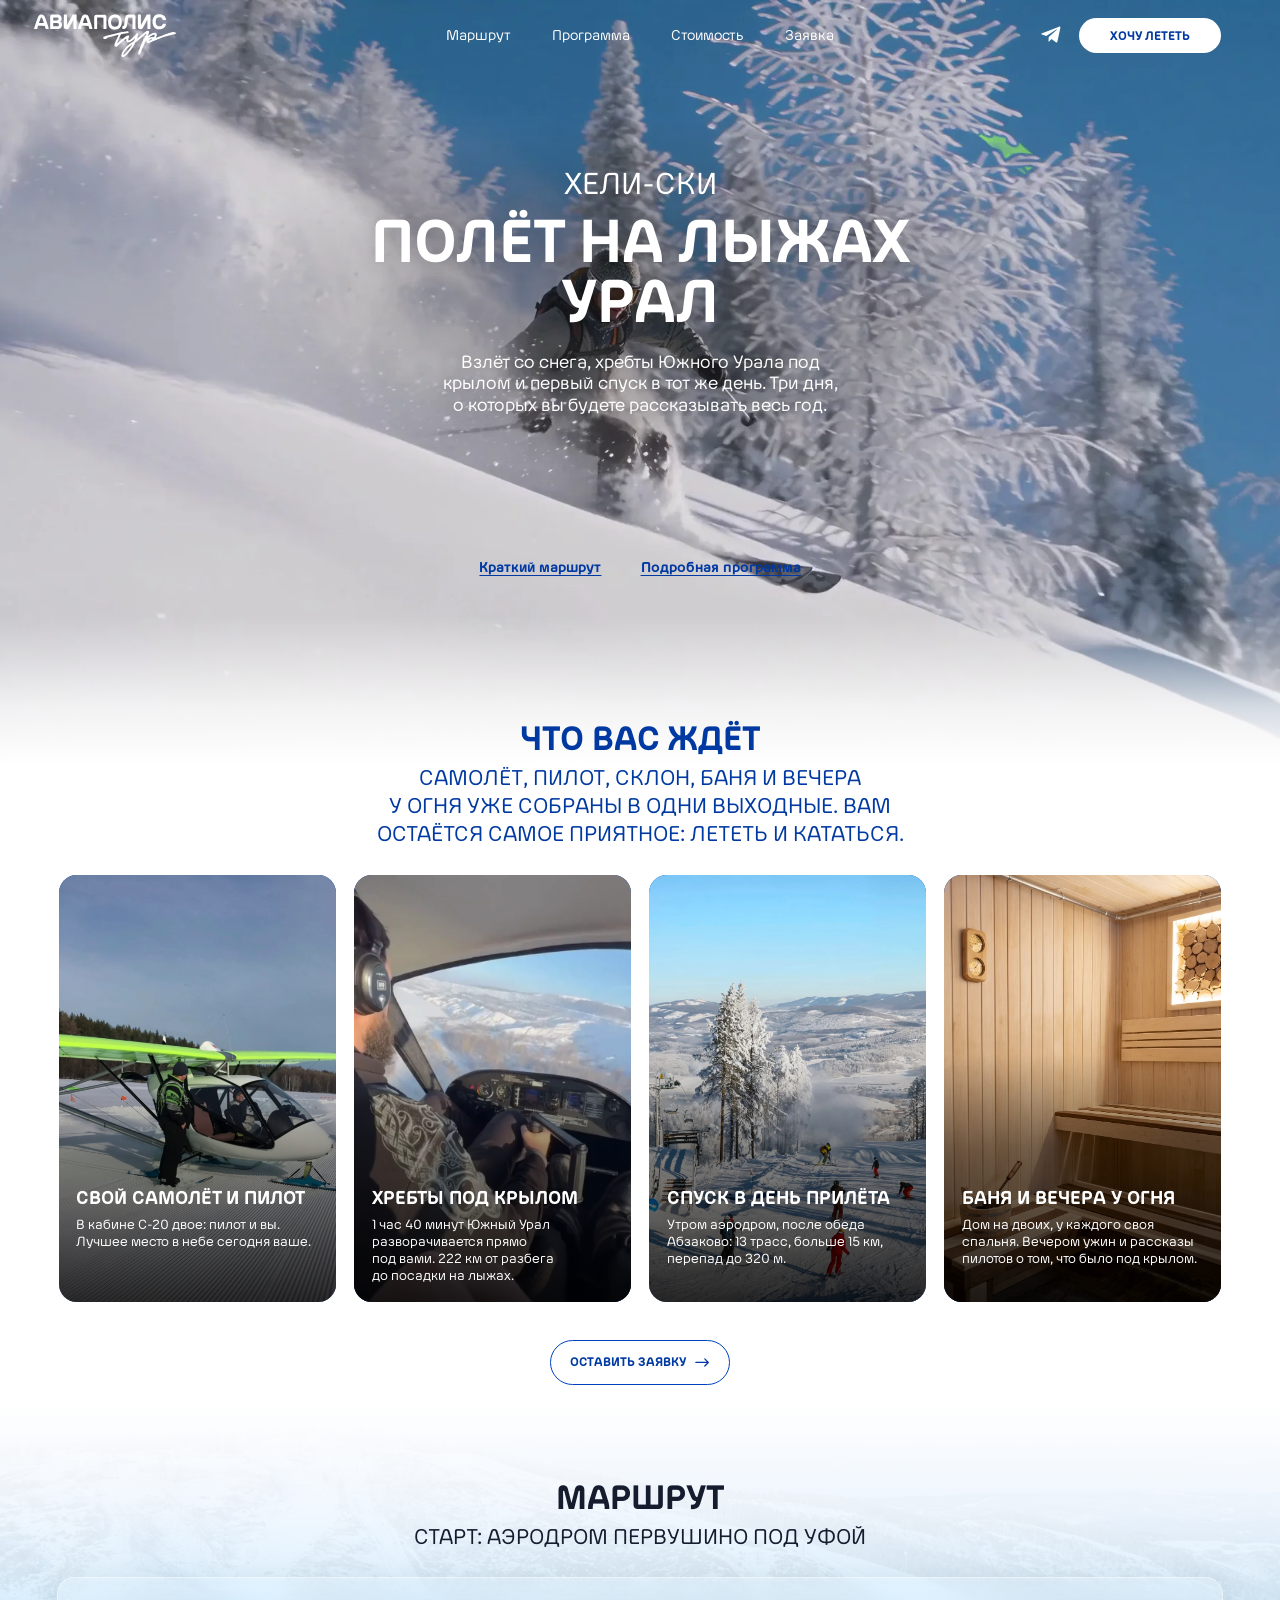
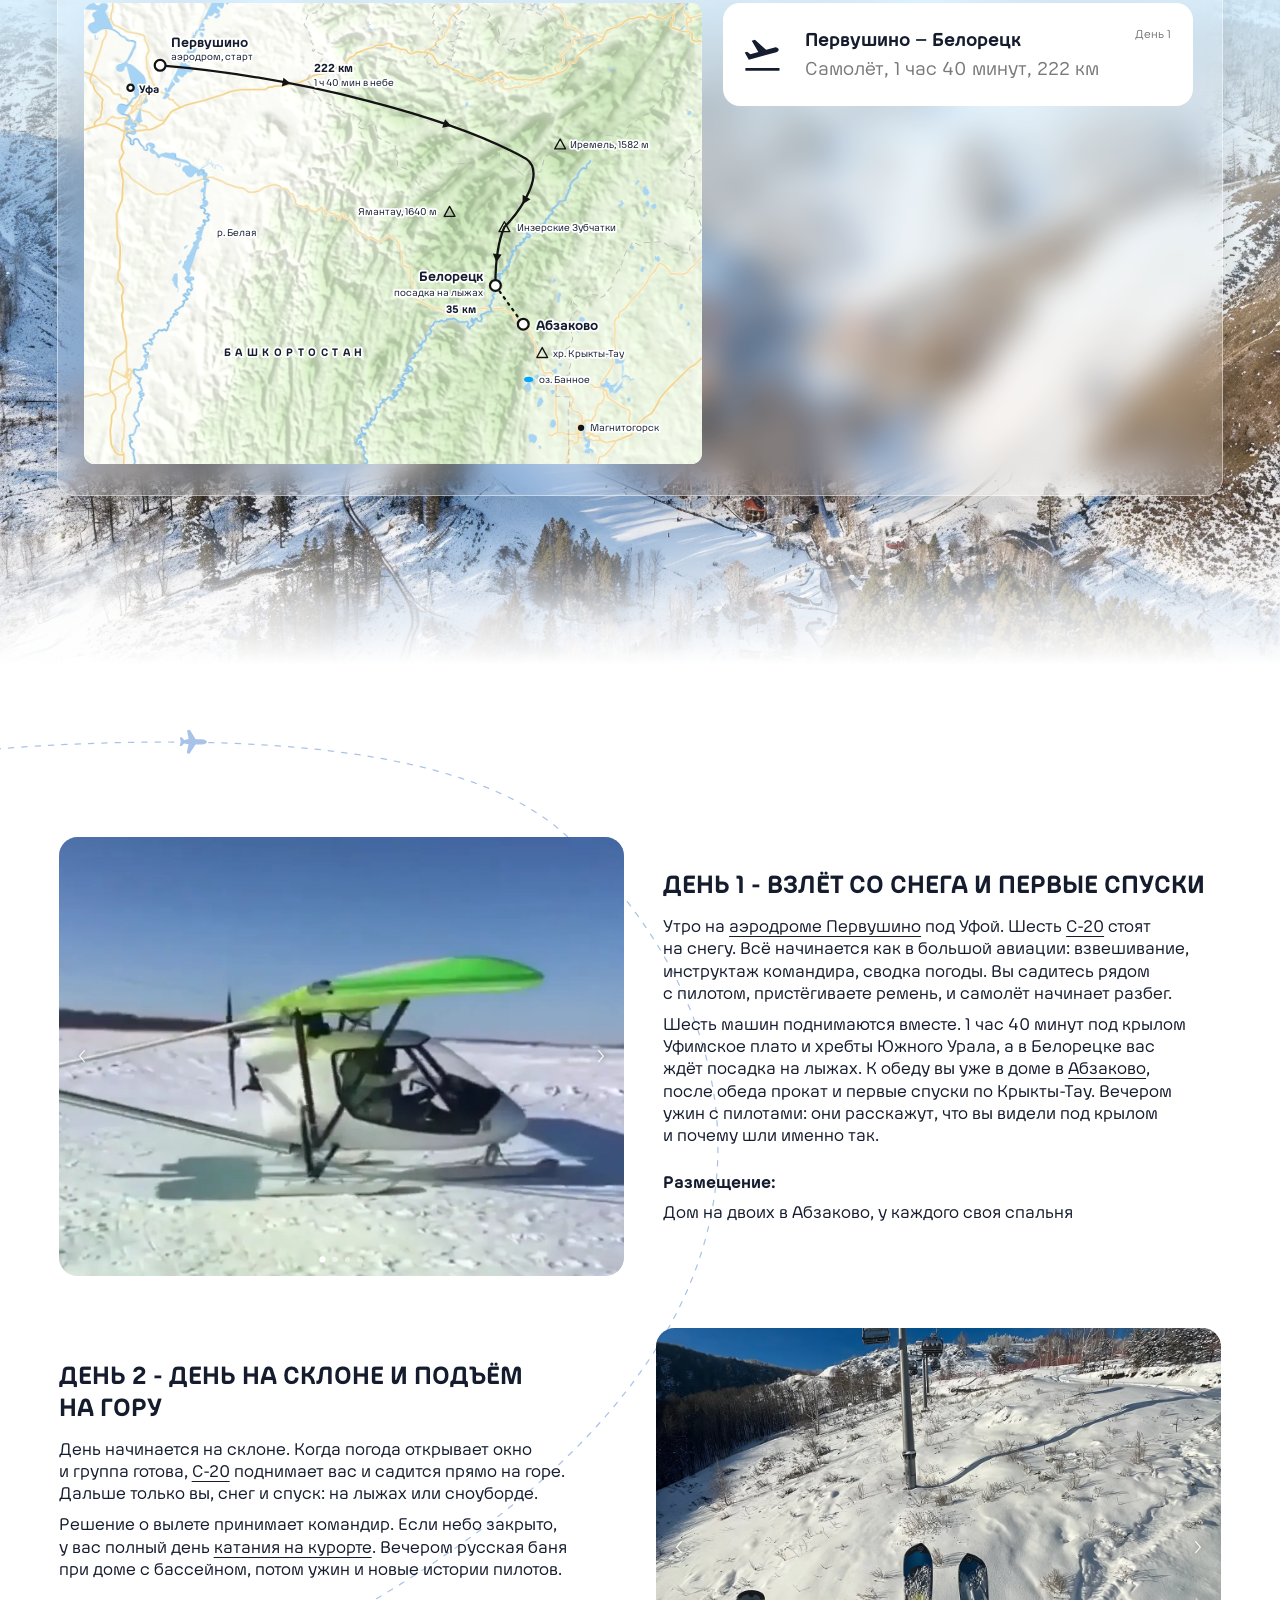
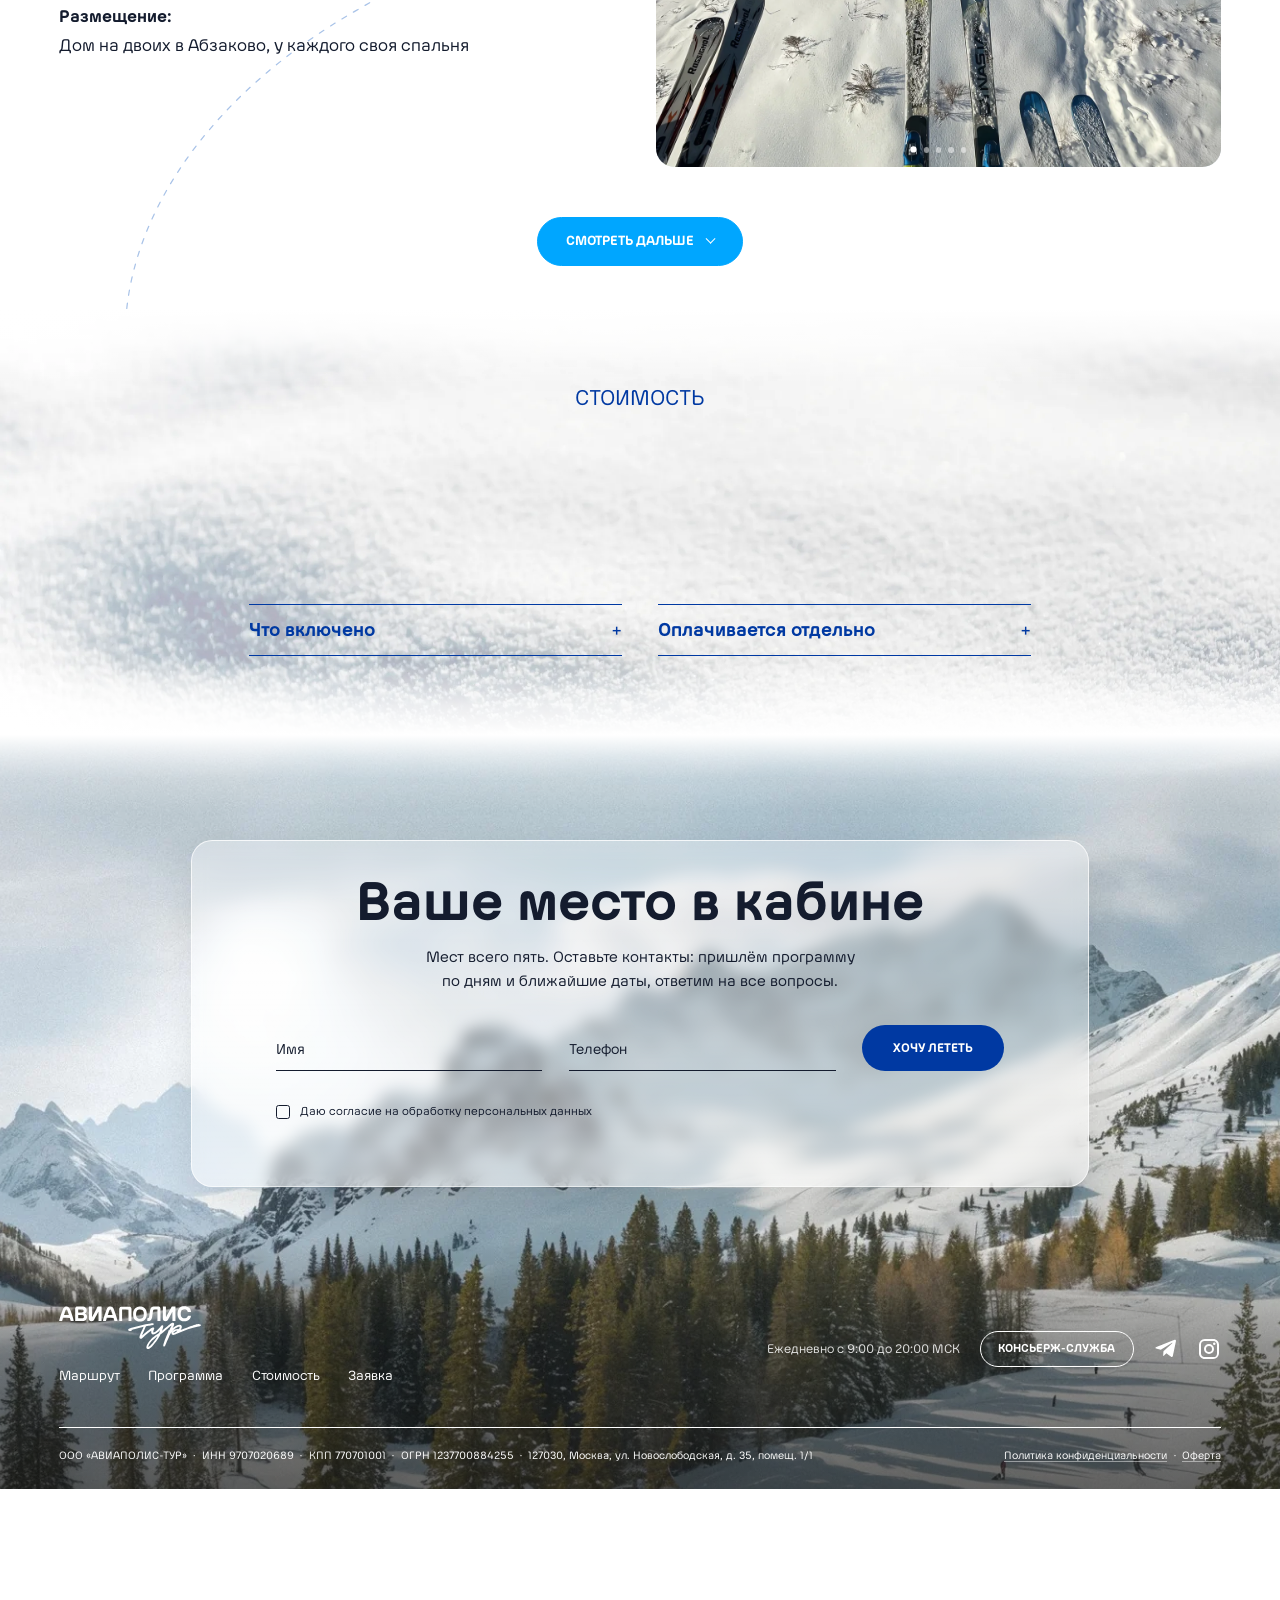
==== commit a58ee6c1: "Play videos only while they are on screen Videos below the first screen no longer autoplay or preloa" ====
--- a/polet-na-lyzhah.html
+++ b/polet-na-lyzhah.html
@@ -12,7 +12,7 @@
 <link rel="preload" href="assets/fonts/aviapolis-bold.woff2" as="font" type="font/woff2" crossorigin>
 <link rel="preload" as="image" href="assets/img/ski2-hero-cut3.webp" media="(min-width:761px)">
 <link rel="preload" as="image" href="assets/img/ski2-hero-m.webp" media="(max-width:760px)">
-<link rel="stylesheet" href="assets/css/ski2.css?v=1021p">
+<link rel="stylesheet" href="assets/css/ski2.css?v=1022p">
 <script>/*fresh*/(function(){try{var l=document.querySelector('link[href*="ski2.css?v="]');if(!l)return;var V=l.getAttribute("href").split("v=")[1];fetch("version.txt?"+Date.now(),{cache:"no-store"}).then(function(r){return r.ok?r.text():""}).then(function(t){t=t.trim();if(t&&t!==V&&sessionStorage.getItem("skv")!==t){sessionStorage.setItem("skv",t);location.reload()}}).catch(function(){})}catch(e){}})();</script>
 <script>(function(){var d=document.documentElement;function k(){var w=window.innerWidth;d.style.setProperty("--k",w>1240?Math.min(w/1440,1.8).toFixed(4):"1")}k();window.addEventListener("resize",k)})();</script>
 <script async src="https://www.googletagmanager.com/gtag/js?id=G-YHTC8G9PQP"></script>
@@ -34,36 +34,36 @@
   </div>
   <video class="hero-bg" autoplay muted loop playsinline preload="metadata" poster="assets/img/ski2-hero-cut3.webp" aria-label="Лыжник спускается по снежному склону, над ним пролетает самолёт С-20; катание по целине, самолёт на снегу, взлёт и полёт" data-d="assets/video/ski2-hero-cut3.mp4" data-m="assets/video/ski2-hero-m.mp4" data-pm="assets/img/ski2-hero-m.webp"></video><script>(function(){var v=document.currentScript.previousElementSibling,m=window.matchMedia&&matchMedia("(max-width:760px)").matches;if(m){v.poster=v.getAttribute("data-pm")}v.src=v.getAttribute(m?"data-m":"data-d")})();</script>
   <div class="hero-in">
-    <p class="hero-kicker" data-editable="source" data-path="/polet-na-lyzhah.html" data-key="hero-kicker">Хели-ски</p>
-    <h1 data-editable="source" data-path="/polet-na-lyzhah.html" data-key="hero-title">Полёт на&nbsp;лыжах<br>Урал</h1>
-    <p class="hero-lead" data-editable="source" data-path="/polet-na-lyzhah.html" data-key="hero-lead">Взлёт со&nbsp;снега, хребты Южного Урала под крылом и&nbsp;первый спуск в&nbsp;тот&nbsp;же день. Три дня, о&nbsp;которых вы будете рассказывать весь&nbsp;год.</p>
+    <p class="hero-kicker">Хели-ски</p>
+    <h1>Полёт на&nbsp;лыжах<br>Урал</h1>
+    <p class="hero-lead">Взлёт со&nbsp;снега, хребты Южного Урала под крылом и&nbsp;первый спуск в&nbsp;тот&nbsp;же день. Три дня, о&nbsp;которых вы будете рассказывать весь&nbsp;год.</p>
   </div>
   <p class="hero-links"><a href="#route">Краткий маршрут</a><a href="#program">Подробная программа</a></p>
 </header>
 
 <main>
 <section class="await" id="await"><div class="wrap">
-  <h2 class="h2" data-editable="source" data-path="/polet-na-lyzhah.html" data-key="await-title">Что вас ждёт</h2>
-  <p class="await-lead" data-editable="source" data-path="/polet-na-lyzhah.html" data-key="await-lead">Самолёт, пилот, склон, баня и&nbsp;вечера у&nbsp;огня уже собраны в&nbsp;одни выходные. Вам остаётся самое приятное: лететь и&nbsp;кататься.</p>
+  <h2 class="h2">Что вас ждёт</h2>
+  <p class="await-lead">Самолёт, пилот, склон, баня и&nbsp;вечера у&nbsp;огня уже собраны в&nbsp;одни выходные. Вам остаётся самое приятное: лететь и&nbsp;кататься.</p>
   <div class="cards">
-    <article class="card"><img loading="lazy" src="assets/img/ski2-c1m.webp" alt="Самолёт С-20 на подготовленной снежной полосе"><div class="card-t"><h3 data-editable="source" data-path="/polet-na-lyzhah.html" data-key="card-1-title">Свой самолёт и&nbsp;пилот</h3><p data-editable="source" data-path="/polet-na-lyzhah.html" data-key="card-1-text">В&nbsp;кабине С-20 двое: пилот и&nbsp;вы. Лучшее место в&nbsp;небе сегодня ваше.</p></div></article>
-    <article class="card"><video autoplay muted loop playsinline preload="metadata" poster="assets/img/ski2-card2.webp" aria-label="Вид из кабины самолёта над хребтами"><source src="assets/video/ski2-card2.mp4" type="video/mp4"></video><div class="card-t"><h3 data-editable="source" data-path="/polet-na-lyzhah.html" data-key="card-2-title">Хребты под&nbsp;крылом</h3><p data-editable="source" data-path="/polet-na-lyzhah.html" data-key="card-2-text">1 час 40 минут Южный Урал разворачивается прямо под&nbsp;вами. 222&nbsp;км от&nbsp;разбега до&nbsp;посадки на&nbsp;лыжах.</p></div></article>
-    <article class="card"><img loading="lazy" src="assets/img/ski2-c3m.webp" alt="Склон в Абзаково"><div class="card-t"><h3 data-editable="source" data-path="/polet-na-lyzhah.html" data-key="card-3-title">Спуск в&nbsp;день прилёта</h3><p data-editable="source" data-path="/polet-na-lyzhah.html" data-key="card-3-text">Утром аэродром, после обеда Абзаково: 13&nbsp;трасс, больше 15&nbsp;км, перепад до&nbsp;320&nbsp;м.</p></div></article>
-    <article class="card"><img loading="lazy" src="assets/img/ski2-c4-banya.webp" alt="Парная в бане"><div class="card-t"><h3 data-editable="source" data-path="/polet-na-lyzhah.html" data-key="card-4-title">Баня и&nbsp;вечера у&nbsp;огня</h3><p data-editable="source" data-path="/polet-na-lyzhah.html" data-key="card-4-text">Дом на&nbsp;двоих, у&nbsp;каждого своя спальня. Вечером ужин и&nbsp;рассказы пилотов о&nbsp;том, что было под&nbsp;крылом.</p></div></article>
+    <article class="card"><img loading="lazy" src="assets/img/ski2-c1m.webp" alt="Самолёт С-20 на подготовленной снежной полосе"><div class="card-t"><h3>Свой самолёт и&nbsp;пилот</h3><p>В&nbsp;кабине С-20 двое: пилот и&nbsp;вы. Лучшее место в&nbsp;небе сегодня ваше.</p></div></article>
+    <article class="card"><video muted loop playsinline preload="none" poster="assets/img/ski2-card2.webp" aria-label="Вид из кабины самолёта над хребтами"><source src="assets/video/ski2-card2.mp4" type="video/mp4"></video><div class="card-t"><h3>Хребты под&nbsp;крылом</h3><p>1 час 40 минут Южный Урал разворачивается прямо под&nbsp;вами. 222&nbsp;км от&nbsp;разбега до&nbsp;посадки на&nbsp;лыжах.</p></div></article>
+    <article class="card"><img loading="lazy" src="assets/img/ski2-c3m.webp" alt="Склон в Абзаково"><div class="card-t"><h3>Спуск в&nbsp;день прилёта</h3><p>Утром аэродром, после обеда Абзаково: 13&nbsp;трасс, больше 15&nbsp;км, перепад до&nbsp;320&nbsp;м.</p></div></article>
+    <article class="card"><img loading="lazy" src="assets/img/ski2-c4-banya.webp" alt="Парная в бане"><div class="card-t"><h3>Баня и&nbsp;вечера у&nbsp;огня</h3><p>Дом на&nbsp;двоих, у&nbsp;каждого своя спальня. Вечером ужин и&nbsp;рассказы пилотов о&nbsp;том, что было под&nbsp;крылом.</p></div></article>
   </div>
   <p class="await-cta"><a class="btn-line" href="#apply">Оставить заявку <svg viewBox="0 0 16 10" fill="none" stroke="currentColor" stroke-width="1.4" stroke-linecap="round" stroke-linejoin="round" aria-hidden="true"><path d="M1 5h14M11 1l4 4-4 4"/></svg></a></p>
 </div></section>
 
 <section class="route" id="route"><div class="wrap">
-  <h2 class="h2" data-editable="source" data-path="/polet-na-lyzhah.html" data-key="route-title">Маршрут</h2>
-  <p class="route-start" data-editable="source" data-path="/polet-na-lyzhah.html" data-key="route-start">Старт: аэродром Первушино под&nbsp;Уфой</p>
+  <h2 class="h2">Маршрут</h2>
+  <p class="route-start">Старт: аэродром Первушино под&nbsp;Уфой</p>
   <div class="route-panel">
     <div class="map"><svg viewBox="0 0 685 511" role="img" aria-label="Карта маршрута: Первушино, Белорецк, Абзаково"><image href="assets/img/ski2-map-geo.webp" x="-75" y="-10" width="760" height="525" preserveAspectRatio="none"/><g class="mr" fill="none" stroke="#131313" stroke-width="2.5" stroke-linecap="round"><path transform="translate(84.4 69.1)" d="M0 0C154.5 12.8 323.9 57.7 405.6 103.5C428.5 119.5 398.6 162.3 381.7 179.3C373.7 197.2 371.7 222.2 371.7 244.1"/><path transform="translate(456.1 313.2)" stroke-dasharray="2 6" d="M0 0L30.8 42.9"/></g><g fill="#131313"><path transform="translate(219.3 82.8)" d="M9.8 6.5L1.8 0L0 9.8Z"/><path transform="translate(397.1 128.9)" d="M10.1 7.6L3.2 0L0 9.5Z"/><path transform="translate(486.2 212.7)" d="M0 10.3L8.8 5L.1 0Z"/><path transform="translate(453.2 277.7)" d="M4 9.5L10 1.1L0 0Z"/><circle class="mn" cx="551.1" cy="471" r="3.5"/></g><g fill="#fff" stroke="#131313" stroke-width="2.5"><circle cx="84.4" cy="69.1" r="6"/><circle cx="456.1" cy="313.2" r="6"/><circle cx="487" cy="356.1" r="6"/><circle cx="51.6" cy="94" r="3.5"/></g><g class="mn" fill="none" stroke="#131313" stroke-width="1.5" stroke-linejoin="round"><path transform="translate(521.9 150.8)" d="M0 11L6 0L12 11Z"/><path transform="translate(399.3 225.5)" d="M0 11L6 0L12 11Z"/><path transform="translate(460.1 242.5)" d="M0 11L6 0L12 11Z"/><path transform="translate(502 382)" d="M0 11L6 0L12 11Z"/></g><ellipse class="mn" cx="493" cy="417.5" rx="5" ry="3" fill="#00A6FF"/><text class="mj" x="97" y="48.4" font-size="15" font-weight="700">Первушино</text><text class="mn" x="97" y="63.5" font-size="11">аэродром, старт</text><text class="mj" x="61" y="99.3" font-size="12" font-weight="700">Уфа</text><text class="mj" x="442" y="308.4" font-size="15" font-weight="700" text-anchor="end">Белорецк</text><text class="mn" x="442" y="324.5" font-size="11" text-anchor="end">посадка на лыжах</text><text class="mj" x="501" y="362.4" font-size="15" font-weight="700">Абзаково</text><text class="mj" x="255" y="76.2" font-size="13" font-weight="700">222 км</text><text class="mn" x="255" y="91.5" font-size="11">1 ч 40 мин в небе</text><text class="mn" x="435" y="343.3" font-size="12" font-weight="700" text-anchor="end">35 км</text><text class="mn" x="539" y="160.5" font-size="11">Иремель, 1582 м</text><text class="mn" x="391" y="235.5" font-size="11" text-anchor="end">Ямантау, 1640 м</text><text class="mn" x="480" y="252.5" font-size="11">Инзерские Зубчатки</text><text class="mn" x="520" y="392.5" font-size="11">хр. Крыкты-Тау</text><text class="mn" x="504" y="421.5" font-size="11">оз. Банное</text><text class="mn" x="155" y="391.3" font-size="12" font-weight="700" letter-spacing="5">БАШКОРТОСТАН</text><text class="mn" x="147" y="258.5" font-size="11">р. Белая</text><text class="mn" x="561" y="474.5" font-size="11">Магнитогорск</text></svg></div>
     <ul class="stages">
-      <li class="stage"><svg viewBox="0 0 24 24" aria-hidden="true"><path d="M2 20h20v1.6H2z"/><path d="M21.6 9.2c-.3-1-1.4-1.6-2.4-1.3l-5 1.4L7.6 3.4l-1.9.5 3.9 6.7-4.7 1.3-1.9-1.5-1.4.4 2.4 4.3 16.2-4.400c1-.3 1.6-1.4 1.4-2.500z"/></svg><div><h3 data-editable="source" data-path="/polet-na-lyzhah.html" data-key="stage-1-title">Первушино – Белорецк</h3><p data-editable="source" data-path="/polet-na-lyzhah.html" data-key="stage-1-text">Самолёт, 1&nbsp;час 40&nbsp;минут, 222&nbsp;км</p></div><span data-editable="source" data-path="/polet-na-lyzhah.html" data-key="stage-1-day">День&nbsp;1</span></li>
-      <li class="stage"><svg viewBox="0 0 24 24" aria-hidden="true"><path fill-rule="evenodd" d="M18.9 6.5C18.7 5.6 17.9 5 17 5H7c-.9 0-1.7.6-1.9 1.5L3 12v7c0 .6.4 1 1 1h1c.6 0 1-.4 1-1v-1h12v1c0 .6.4 1 1 1h1c.6 0 1-.4 1-1v-7l-2.1-5.500zM7 15.5a1.5 1.5 0 110-3 1.5 1.5 0 010 3zm10 0a1.5 1.5 0 110-3 1.5 1.5 0 010 3zM5.2 10.5L6.5 7h11l1.3 3.500H5.2z"/></svg><div><h3 data-editable="source" data-path="/polet-na-lyzhah.html" data-key="stage-2-title">Белорецк – Абзаково</h3><p data-editable="source" data-path="/polet-na-lyzhah.html" data-key="stage-2-text">По&nbsp;земле, 35&nbsp;км</p></div><span data-editable="source" data-path="/polet-na-lyzhah.html" data-key="stage-2-day">День&nbsp;1</span></li>
-      <li class="stage"><svg viewBox="0 0 24 24" aria-hidden="true"><path d="M1 20L9 6l4.5 7.8L15.5 11 23 20H1z"/></svg><div><h3 data-editable="source" data-path="/polet-na-lyzhah.html" data-key="stage-3-title">Абзаково</h3><p data-editable="source" data-path="/polet-na-lyzhah.html" data-key="stage-3-text">Склоны Крыкты-Тау, посадка на&nbsp;гору в&nbsp;погодное окно</p></div><span data-editable="source" data-path="/polet-na-lyzhah.html" data-key="stage-3-day">День&nbsp;2</span></li>
-      <li class="stage"><svg viewBox="0 0 24 24" aria-hidden="true"><path d="M2 20h20v1.6H2z"/><path d="M21.6 9.2c-.3-1-1.4-1.6-2.4-1.3l-5 1.4L7.6 3.4l-1.9.5 3.9 6.7-4.7 1.3-1.9-1.5-1.4.4 2.4 4.3 16.2-4.400c1-.3 1.6-1.4 1.4-2.500z"/></svg><div><h3 data-editable="source" data-path="/polet-na-lyzhah.html" data-key="stage-4-title">Белорецк – Первушино</h3><p data-editable="source" data-path="/polet-na-lyzhah.html" data-key="stage-4-text">Самолёт, взлёт днём, к&nbsp;вечеру в&nbsp;Уфе</p></div><span data-editable="source" data-path="/polet-na-lyzhah.html" data-key="stage-4-day">День&nbsp;3</span></li>
+      <li class="stage"><svg viewBox="0 0 24 24" aria-hidden="true"><path d="M2 20h20v1.6H2z"/><path d="M21.6 9.2c-.3-1-1.4-1.6-2.4-1.3l-5 1.4L7.6 3.4l-1.9.5 3.9 6.7-4.7 1.3-1.9-1.5-1.4.4 2.4 4.3 16.2-4.400c1-.3 1.6-1.4 1.4-2.500z"/></svg><div><h3>Первушино – Белорецк</h3><p>Самолёт, 1&nbsp;час 40&nbsp;минут, 222&nbsp;км</p></div><span>День&nbsp;1</span></li>
+      <li class="stage"><svg viewBox="0 0 24 24" aria-hidden="true"><path fill-rule="evenodd" d="M18.9 6.5C18.7 5.6 17.9 5 17 5H7c-.9 0-1.7.6-1.9 1.5L3 12v7c0 .6.4 1 1 1h1c.6 0 1-.4 1-1v-1h12v1c0 .6.4 1 1 1h1c.6 0 1-.4 1-1v-7l-2.1-5.500zM7 15.5a1.5 1.5 0 110-3 1.5 1.5 0 010 3zm10 0a1.5 1.5 0 110-3 1.5 1.5 0 010 3zM5.2 10.5L6.5 7h11l1.3 3.500H5.2z"/></svg><div><h3>Белорецк – Абзаково</h3><p>По&nbsp;земле, 35&nbsp;км</p></div><span>День&nbsp;1</span></li>
+      <li class="stage"><svg viewBox="0 0 24 24" aria-hidden="true"><path d="M1 20L9 6l4.5 7.8L15.5 11 23 20H1z"/></svg><div><h3>Абзаково</h3><p>Склоны Крыкты-Тау, посадка на&nbsp;гору в&nbsp;погодное окно</p></div><span>День&nbsp;2</span></li>
+      <li class="stage"><svg viewBox="0 0 24 24" aria-hidden="true"><path d="M2 20h20v1.6H2z"/><path d="M21.6 9.2c-.3-1-1.4-1.6-2.4-1.3l-5 1.4L7.6 3.4l-1.9.5 3.9 6.7-4.7 1.3-1.9-1.5-1.4.4 2.4 4.3 16.2-4.400c1-.3 1.6-1.4 1.4-2.500z"/></svg><div><h3>Белорецк – Первушино</h3><p>Самолёт, взлёт днём, к&nbsp;вечеру в&nbsp;Уфе</p></div><span>День&nbsp;3</span></li>
     </ul>
   </div>
 </div></section>
@@ -71,32 +71,32 @@
 <section class="prog" id="program">
   <svg class="prog-path" viewBox="0 0 1219 1656" fill="none" aria-hidden="true"><path d="M0 21.4C188.3 -2 620.7 -35.7 774 102.9C974.5 284.4 1110 651.5 540.5 976.9C48.3 1258.2 244 1884.5 1218.5 1569.5S1640 1400 1820 1300" stroke="#A9C3E8" stroke-width="1.4" stroke-linecap="round" stroke-dasharray="6 9"/><g transform="translate(341.8 -12.8) rotate(45.8 13 13)"><circle cx="13" cy="13" r="19" fill="#fff"/><path fill="#A9C3E8" d="M20.63 22.84L18.12 11.41L23 6.53C25.09 4.44 25.79 1.65 25.09.26C23.7-.43 20.91.26 18.82 2.35L13.94 7.23L2.5 4.72C1.81 4.58 1.25 4.86.97 5.41L.55 6.11C.27 6.81.41 7.51.97 7.92L8.36 12.8L5.57 16.99L1.39 16.99L0 18.38L4.18 21.17L6.97 25.35L8.36 23.96L8.36 19.77L12.54 16.99L17.42 24.38C17.84 24.93 18.54 25.07 19.23 24.79L19.93 24.51C20.49 24.1 20.77 23.54 20.63 22.84Z"/></g></svg>
   <div class="wrap">
-  <h2 class="h2" data-editable="source" data-path="/polet-na-lyzhah.html" data-key="program-title">Как пройдут ваши три дня</h2>
+  <h2 class="h2">Как пройдут ваши три дня</h2>
   <article class="day">
-    <div class="day-ph sl"><div class="sl-track"><div class="sl-item"><video autoplay muted loop playsinline preload="metadata" poster="assets/img/ski2-day1-takeoff.webp" aria-label="Самолёт С-20 на лыжах разбегается по снегу, взлетает и проходит над головой"><source src="assets/video/ski2-day1-takeoff2.mp4" type="video/mp4"></video></div><div class="sl-item"><video autoplay muted loop playsinline preload="metadata" poster="assets/img/ski2-day1-drone.webp" aria-label="Самолёт С-20 на снегу и заснеженные поля с высоты"><source src="assets/video/ski2-day1-drone.mp4" type="video/mp4"></video></div><div class="sl-item"><img loading="lazy" src="assets/img/ski2-d1-3-hq.webp" alt="Нижняя станция и склон в Абзаково"></div><div class="sl-item"><img loading="lazy" src="assets/img/ski2-n-zubchatki-hq.webp" alt="Инзерские Зубчатки зимой" style="object-position:50% 42%"></div></div><button class="sl-btn sl-prev" type="button" aria-label="Предыдущее фото"><svg viewBox="0 0 10 18" fill="none" stroke="currentColor" stroke-width="1.6" stroke-linecap="round" stroke-linejoin="round" aria-hidden="true"><path d="M2 2l6 7-6 7"/></svg></button><button class="sl-btn sl-next" type="button" aria-label="Следующее фото"><svg viewBox="0 0 10 18" fill="none" stroke="currentColor" stroke-width="1.6" stroke-linecap="round" stroke-linejoin="round" aria-hidden="true"><path d="M2 2l6 7-6 7"/></svg></button><div class="sl-dots" aria-hidden="true"><i class="on"></i><i></i><i></i><i></i></div></div>
+    <div class="day-ph sl"><div class="sl-track"><div class="sl-item"><video muted loop playsinline preload="none" poster="assets/img/ski2-day1-takeoff.webp" aria-label="Самолёт С-20 на лыжах разбегается по снегу, взлетает и проходит над головой"><source src="assets/video/ski2-day1-takeoff2.mp4" type="video/mp4"></video></div><div class="sl-item"><video muted loop playsinline preload="none" poster="assets/img/ski2-day1-drone.webp" aria-label="Самолёт С-20 на снегу и заснеженные поля с высоты"><source src="assets/video/ski2-day1-drone.mp4" type="video/mp4"></video></div><div class="sl-item"><img loading="lazy" src="assets/img/ski2-d1-3-hq.webp" alt="Нижняя станция и склон в Абзаково"></div><div class="sl-item"><img loading="lazy" src="assets/img/ski2-n-zubchatki-hq.webp" alt="Инзерские Зубчатки зимой" style="object-position:50% 42%"></div></div><button class="sl-btn sl-prev" type="button" aria-label="Предыдущее фото"><svg viewBox="0 0 10 18" fill="none" stroke="currentColor" stroke-width="1.6" stroke-linecap="round" stroke-linejoin="round" aria-hidden="true"><path d="M2 2l6 7-6 7"/></svg></button><button class="sl-btn sl-next" type="button" aria-label="Следующее фото"><svg viewBox="0 0 10 18" fill="none" stroke="currentColor" stroke-width="1.6" stroke-linecap="round" stroke-linejoin="round" aria-hidden="true"><path d="M2 2l6 7-6 7"/></svg></button><div class="sl-dots" aria-hidden="true"><i class="on"></i><i></i><i></i><i></i></div></div>
     <div class="day-tx">
-      <h3 data-editable="source" data-path="/polet-na-lyzhah.html" data-key="day-1-title">День 1 - Взлёт со&nbsp;снега и&nbsp;первые спуски</h3>
-      <p data-editable="source" data-path="/polet-na-lyzhah.html" data-key="day-1-text-1">Утро на&nbsp;<a href="https://pervushino.ru/" target="_blank" rel="noopener">аэродроме Первушино</a> под&nbsp;Уфой. Шесть <a href="https://vk.com/cesla_avia" target="_blank" rel="noopener">С-20</a> стоят на&nbsp;снегу. Всё начинается как в&nbsp;большой авиации: взвешивание, инструктаж командира, сводка погоды. Вы садитесь рядом с&nbsp;пилотом, пристёгиваете ремень, и&nbsp;самолёт начинает разбег.</p>
-      <p data-editable="source" data-path="/polet-na-lyzhah.html" data-key="day-1-text-2">Шесть машин поднимаются вместе. 1&nbsp;час 40&nbsp;минут под&nbsp;крылом Уфимское плато и&nbsp;хребты Южного Урала, а&nbsp;в&nbsp;Белорецке вас ждёт посадка на&nbsp;лыжах. К&nbsp;обеду вы уже в&nbsp;доме в&nbsp;<a href="https://abzakovo.com/" target="_blank" rel="noopener">Абзаково</a>, после обеда прокат и&nbsp;первые спуски по&nbsp;Крыкты-Тау. Вечером ужин с&nbsp;пилотами: они расскажут, что вы видели под&nbsp;крылом и&nbsp;почему шли именно так.</p>
-      <p class="stay"><b>Размещение:</b><span data-editable="source" data-path="/polet-na-lyzhah.html" data-key="day-1-stay">Дом на&nbsp;двоих в&nbsp;Абзаково, у&nbsp;каждого своя спальня</span></p>
+      <h3>День 1 - Взлёт со&nbsp;снега и&nbsp;первые спуски</h3>
+      <p>Утро на&nbsp;<a href="https://pervushino.ru/" target="_blank" rel="noopener">аэродроме Первушино</a> под&nbsp;Уфой. Шесть <a href="https://vk.com/cesla_avia" target="_blank" rel="noopener">С-20</a> стоят на&nbsp;снегу. Всё начинается как в&nbsp;большой авиации: взвешивание, инструктаж командира, сводка погоды. Вы садитесь рядом с&nbsp;пилотом, пристёгиваете ремень, и&nbsp;самолёт начинает разбег.</p>
+      <p>Шесть машин поднимаются вместе. 1&nbsp;час 40&nbsp;минут под&nbsp;крылом Уфимское плато и&nbsp;хребты Южного Урала, а&nbsp;в&nbsp;Белорецке вас ждёт посадка на&nbsp;лыжах. К&nbsp;обеду вы уже в&nbsp;доме в&nbsp;<a href="https://abzakovo.com/" target="_blank" rel="noopener">Абзаково</a>, после обеда прокат и&nbsp;первые спуски по&nbsp;Крыкты-Тау. Вечером ужин с&nbsp;пилотами: они расскажут, что вы видели под&nbsp;крылом и&nbsp;почему шли именно так.</p>
+      <p class="stay"><b>Размещение:</b><span>Дом на&nbsp;двоих в&nbsp;Абзаково, у&nbsp;каждого своя спальня</span></p>
     </div>
   </article>
   <article class="day flip">
     <div class="day-ph sl"><div class="sl-track"><div class="sl-item"><img loading="lazy" src="assets/img/ski2-n-lift-hq.webp" alt="Лыжи над склоном, вид с кресельного подъёмника" style="object-position:50% 62%"></div><div class="sl-item"><img loading="lazy" src="assets/img/ski2-d2-ski.webp" alt="Лыжник в свежем снегу на склоне"></div><div class="sl-item"><img loading="lazy" src="assets/img/ski2-n-jump-hq.webp" alt="Лыжник в прыжке над заснеженными елями" style="object-position:88% 50%"></div><div class="sl-item"><img loading="lazy" src="assets/img/ski2-n-slope-top-hq.webp" alt="Склон и кресельный подъёмник, вид сверху" style="object-position:50% 50%"></div><div class="sl-item"><img loading="lazy" src="assets/img/ski2-n-banya-g.webp" alt="Парная в бане"></div></div><button class="sl-btn sl-prev" type="button" aria-label="Предыдущее фото"><svg viewBox="0 0 10 18" fill="none" stroke="currentColor" stroke-width="1.6" stroke-linecap="round" stroke-linejoin="round" aria-hidden="true"><path d="M2 2l6 7-6 7"/></svg></button><button class="sl-btn sl-next" type="button" aria-label="Следующее фото"><svg viewBox="0 0 10 18" fill="none" stroke="currentColor" stroke-width="1.6" stroke-linecap="round" stroke-linejoin="round" aria-hidden="true"><path d="M2 2l6 7-6 7"/></svg></button><div class="sl-dots" aria-hidden="true"><i class="on"></i><i></i><i></i><i></i><i></i></div></div>
     <div class="day-tx">
-      <h3 data-editable="source" data-path="/polet-na-lyzhah.html" data-key="day-2-title">День 2 - День на&nbsp;склоне и&nbsp;подъём на&nbsp;гору</h3>
-      <p data-editable="source" data-path="/polet-na-lyzhah.html" data-key="day-2-text-1">День начинается на&nbsp;склоне. Когда погода открывает окно и&nbsp;группа готова, <a href="https://vk.com/cesla_avia" target="_blank" rel="noopener">С-20</a> поднимает вас и&nbsp;садится прямо на&nbsp;горе. Дальше только вы, снег и&nbsp;спуск: на&nbsp;лыжах или&nbsp;сноуборде.</p>
-      <p data-editable="source" data-path="/polet-na-lyzhah.html" data-key="day-2-text-2">Решение о&nbsp;вылете принимает командир. Если небо закрыто, у&nbsp;вас полный день <a href="https://abzakovo.com/" target="_blank" rel="noopener">катания на&nbsp;курорте</a>. Вечером русская баня при&nbsp;доме с&nbsp;бассейном, потом ужин и&nbsp;новые истории пилотов.</p>
-      <p class="stay"><b>Размещение:</b><span data-editable="source" data-path="/polet-na-lyzhah.html" data-key="day-2-stay">Дом на&nbsp;двоих в&nbsp;Абзаково, у&nbsp;каждого своя спальня</span></p>
+      <h3>День 2 - День на&nbsp;склоне и&nbsp;подъём на&nbsp;гору</h3>
+      <p>День начинается на&nbsp;склоне. Когда погода открывает окно и&nbsp;группа готова, <a href="https://vk.com/cesla_avia" target="_blank" rel="noopener">С-20</a> поднимает вас и&nbsp;садится прямо на&nbsp;горе. Дальше только вы, снег и&nbsp;спуск: на&nbsp;лыжах или&nbsp;сноуборде.</p>
+      <p>Решение о&nbsp;вылете принимает командир. Если небо закрыто, у&nbsp;вас полный день <a href="https://abzakovo.com/" target="_blank" rel="noopener">катания на&nbsp;курорте</a>. Вечером русская баня при&nbsp;доме с&nbsp;бассейном, потом ужин и&nbsp;новые истории пилотов.</p>
+      <p class="stay"><b>Размещение:</b><span>Дом на&nbsp;двоих в&nbsp;Абзаково, у&nbsp;каждого своя спальня</span></p>
     </div>
   </article>
   <div class="days-more" id="days-more" inert><div>
   <article class="day">
     <div class="day-ph sl"><div class="sl-track"><div class="sl-item"><img loading="lazy" src="assets/img/ski2-n-snowmobile-hq.webp" alt="Снегоход на заснеженном склоне" style="object-position:50% 88%"></div><div class="sl-item"><img loading="lazy" src="assets/img/ski2-d3-4-hq.webp" alt="Гора за елями" style="object-position:50% 42%"></div><div class="sl-item"><img loading="lazy" src="assets/img/ski2-d3-fly-g.webp" alt="Полёт между гор, вид из кабины"></div></div><button class="sl-btn sl-prev" type="button" aria-label="Предыдущее фото"><svg viewBox="0 0 10 18" fill="none" stroke="currentColor" stroke-width="1.6" stroke-linecap="round" stroke-linejoin="round" aria-hidden="true"><path d="M2 2l6 7-6 7"/></svg></button><button class="sl-btn sl-next" type="button" aria-label="Следующее фото"><svg viewBox="0 0 10 18" fill="none" stroke="currentColor" stroke-width="1.6" stroke-linecap="round" stroke-linejoin="round" aria-hidden="true"><path d="M2 2l6 7-6 7"/></svg></button><div class="sl-dots" aria-hidden="true"><i class="on"></i><i></i><i></i></div></div>
     <div class="day-tx">
-      <h3 data-editable="source" data-path="/polet-na-lyzhah.html" data-key="day-3-title">День 3 - Обратный курс</h3>
-      <p data-editable="source" data-path="/polet-na-lyzhah.html" data-key="day-3-text-1">Утро ваше: ещё пара спусков или&nbsp;снегоходы. После обеда сборы и&nbsp;дорога на&nbsp;аэродром Белорецк.</p>
-      <p data-editable="source" data-path="/polet-na-lyzhah.html" data-key="day-3-text-2">Днём снова разбег по&nbsp;снегу и&nbsp;знакомые хребты под&nbsp;крылом, теперь в&nbsp;обратную сторону. Посадка в&nbsp;<a href="https://pervushino.ru/" target="_blank" rel="noopener">Первушино</a>, к&nbsp;вечеру вы в&nbsp;аэропорту Уфы. Обратный рейс лучше брать на&nbsp;поздний вечер, чтобы день закончился спокойно.</p>
+      <h3>День 3 - Обратный курс</h3>
+      <p>Утро ваше: ещё пара спусков или&nbsp;снегоходы. После обеда сборы и&nbsp;дорога на&nbsp;аэродром Белорецк.</p>
+      <p>Днём снова разбег по&nbsp;снегу и&nbsp;знакомые хребты под&nbsp;крылом, теперь в&nbsp;обратную сторону. Посадка в&nbsp;<a href="https://pervushino.ru/" target="_blank" rel="noopener">Первушино</a>, к&nbsp;вечеру вы в&nbsp;аэропорту Уфы. Обратный рейс лучше брать на&nbsp;поздний вечер, чтобы день закончился спокойно.</p>
     </div>
   </article>
   </div></div>
@@ -105,21 +105,21 @@
 </section>
 
 <section class="price" id="price"><div class="wrap">
-  <p class="price-k" data-editable="source" data-path="/polet-na-lyzhah.html" data-key="price-label">Стоимость</p>
-  <h2 class="price-sum" data-editable="source" data-path="/polet-na-lyzhah.html" data-key="price-sum">260&nbsp;000&nbsp;₽</h2>
-  <p class="price-sub" data-editable="source" data-path="/polet-na-lyzhah.html" data-key="price-sub">Три дня, свой самолёт и&nbsp;свой пилот</p>
-  <p class="price-note" data-editable="source" data-path="/polet-na-lyzhah.html" data-key="price-note">С&nbsp;человека. Цена фиксированная: за&nbsp;каждым участником закреплён отдельный&nbsp;борт.</p>
+  <p class="price-k">Стоимость</p>
+  <h2 class="price-sum">260&nbsp;000&nbsp;₽</h2>
+  <p class="price-sub">Три дня, свой самолёт и&nbsp;свой пилот</p>
+  <p class="price-note">С&nbsp;человека. Цена фиксированная: за&nbsp;каждым участником закреплён отдельный&nbsp;борт.</p>
   <div class="price-cols">
-    <details><summary>Что включено</summary><ul data-editable="source" data-path="/polet-na-lyzhah.html" data-key="price-included"><li>Полёты на&nbsp;С-20 в&nbsp;1-й и&nbsp;3-й день, место рядом с&nbsp;пилотом</li><li>Подъём на&nbsp;гору на&nbsp;самолёте, по&nbsp;погоде</li><li>2 ночи в&nbsp;доме на&nbsp;двоих, у&nbsp;каждого своя спальня</li><li>Русская баня</li><li>Питание по&nbsp;программе, ужины с&nbsp;пилотами</li><li>Трансферы по&nbsp;программе</li><li>Ски-пасс на&nbsp;3&nbsp;дня</li><li>Прокат лыж или&nbsp;сноуборда, 3&nbsp;дня</li><li>Снегоходы, 2&nbsp;часа</li><li>Сопровождающий-фотограф и&nbsp;снимки на&nbsp;память</li><li>Страхование участников</li><li>Экипировка (подбирается в&nbsp;пункте проката на&nbsp;месте)</li></ul></details>
-    <details><summary>Оплачивается отдельно</summary><ul data-editable="source" data-path="/polet-na-lyzhah.html" data-key="price-extra"><li>Авиаперелёт до&nbsp;Уфы и&nbsp;обратно</li><li>Проживание и&nbsp;питание в&nbsp;Уфе до&nbsp;и&nbsp;после программы</li><li>Обед во&nbsp;2-й день, ужин в&nbsp;3-й день и&nbsp;дополнительное питание во&nbsp;время программы</li><li>Занятие с&nbsp;инструктором на&nbsp;склоне</li><li>Дополнительные активности на&nbsp;горнолыжном склоне</li><li>Сувениры на&nbsp;память</li></ul></details>
+    <details><summary>Что включено</summary><ul><li>Полёты на&nbsp;С-20 в&nbsp;1-й и&nbsp;3-й день, место рядом с&nbsp;пилотом</li><li>Подъём на&nbsp;гору на&nbsp;самолёте, по&nbsp;погоде</li><li>2 ночи в&nbsp;доме на&nbsp;двоих, у&nbsp;каждого своя спальня</li><li>Русская баня</li><li>Питание по&nbsp;программе, ужины с&nbsp;пилотами</li><li>Трансферы по&nbsp;программе</li><li>Ски-пасс на&nbsp;3&nbsp;дня</li><li>Прокат лыж или&nbsp;сноуборда, 3&nbsp;дня</li><li>Снегоходы, 2&nbsp;часа</li><li>Сопровождающий-фотограф и&nbsp;снимки на&nbsp;память</li><li>Страхование участников</li><li>Экипировка (подбирается в&nbsp;пункте проката на&nbsp;месте)</li></ul></details>
+    <details><summary>Оплачивается отдельно</summary><ul><li>Авиаперелёт до&nbsp;Уфы и&nbsp;обратно</li><li>Проживание и&nbsp;питание в&nbsp;Уфе до&nbsp;и&nbsp;после программы</li><li>Обед во&nbsp;2-й день, ужин в&nbsp;3-й день и&nbsp;дополнительное питание во&nbsp;время программы</li><li>Занятие с&nbsp;инструктором на&nbsp;склоне</li><li>Дополнительные активности на&nbsp;горнолыжном склоне</li><li>Сувениры на&nbsp;память</li></ul></details>
   </div>
 </div></section>
 
 </main>
 <div class="tail">
 <section class="apply" id="apply"><div class="apply-band"><div class="wrap">
-  <h2 data-editable="source" data-path="/polet-na-lyzhah.html" data-key="apply-title">Ваше место в&nbsp;кабине</h2>
-  <p class="apply-lead" data-editable="source" data-path="/polet-na-lyzhah.html" data-key="apply-lead">Мест всего пять. Оставьте контакты: пришлём программу по&nbsp;дням и&nbsp;ближайшие даты, ответим на&nbsp;все вопросы.</p>
+  <h2>Ваше место в&nbsp;кабине</h2>
+  <p class="apply-lead">Мест всего пять. Оставьте контакты: пришлём программу по&nbsp;дням и&nbsp;ближайшие даты, ответим на&nbsp;все вопросы.</p>
   <form class="form" id="lead" novalidate>
     <div class="form-row">
       <input type="text" id="f-name" name="name" autocomplete="name" placeholder="Имя" aria-label="Имя">
@@ -140,9 +140,9 @@
       <a class="logo" href="#top" aria-label="Авиаполис-Тур"><img src="assets/img/logo-tour-white-text.svg" alt="Авиаполис-Тур" width="160" height="47"></a>
       <nav aria-label="Разделы"><a href="#route">Маршрут</a><a href="#program">Программа</a><a href="#price">Стоимость</a><a href="#apply">Заявка</a></nav>
     </div>
-    <div class="foot-contacts"><span class="foot-hours" data-editable="source" data-path="/polet-na-lyzhah.html" data-key="foot-hours">Ежедневно с&nbsp;9:00 до&nbsp;20:00 МСК</span><a class="foot-mgr" href="https://t.me/dariaanishuk?text=%D0%97%D0%B4%D1%80%D0%B0%D0%B2%D1%81%D1%82%D0%B2%D1%83%D0%B9%D1%82%D0%B5%21%20%D0%98%D0%BD%D1%82%D0%B5%D1%80%D0%B5%D1%81%D1%83%D0%B5%D1%82%20%D1%82%D1%83%D1%80%20%C2%AB%D0%A5%D0%B5%D0%BB%D0%B8-%D1%81%D0%BA%D0%B8.%20%D0%9F%D0%BE%D0%BB%D1%91%D1%82%20%D0%BD%D0%B0%20%D0%BB%D1%8B%D0%B6%D0%B0%D1%85.%20%D0%A3%D1%80%D0%B0%D0%BB%C2%BB." target="_blank" rel="noopener">Консьерж-служба</a><a href="https://t.me/aviapolisistus" target="_blank" rel="noopener" aria-label="Telegram" title="Telegram"><svg viewBox="0 0 24 24" aria-hidden="true"><path fill="currentColor" d="M21.94 4.32 18.83 19c-.23 1.04-.85 1.3-1.72.81l-4.74-3.5-2.29 2.2c-.25.26-.47.47-.96.47l.34-4.82 8.77-7.92c.38-.34-.08-.53-.59-.19L6.8 12.87 2.13 11.4c-1.01-.32-1.03-1.01.21-1.5L20.6 2.87c.85-.31 1.59.2 1.34 1.45z"/></svg></a><a href="https://www.instagram.com/aviapolis_/" target="_blank" rel="noopener" aria-label="Instagram" title="Instagram"><svg viewBox="0 0 24 24" aria-hidden="true"><path fill="currentColor" d="M7.8 2h8.4C19.4 2 22 4.6 22 7.8v8.4a5.8 5.8 0 0 1-5.8 5.8H7.8C4.6 22 2 19.4 2 16.2V7.8A5.8 5.8 0 0 1 7.8 2m-.2 2A3.6 3.6 0 0 0 4 7.6v8.8C4 18.39 5.61 20 7.6 20h8.8a3.6 3.6 0 0 0 3.6-3.6V7.6C20 5.61 18.39 4 16.4 4H7.6m9.65 1.5a1.25 1.25 0 0 1 1.25 1.25A1.25 1.25 0 0 1 17.25 8 1.25 1.25 0 0 1 16 6.75a1.25 1.25 0 0 1 1.25-1.25M12 7a5 5 0 0 1 5 5 5 5 0 0 1-5 5 5 5 0 0 1-5-5 5 5 0 0 1 5-5m0 2a3 3 0 0 0-3 3 3 3 0 0 0 3 3 3 3 0 0 0 3-3 3 3 0 0 0-3-3z"/></svg></a></div>
+    <div class="foot-contacts"><span class="foot-hours">Ежедневно с&nbsp;9:00 до&nbsp;20:00 МСК</span><a class="foot-mgr" href="https://t.me/dariaanishuk?text=%D0%97%D0%B4%D1%80%D0%B0%D0%B2%D1%81%D1%82%D0%B2%D1%83%D0%B9%D1%82%D0%B5%21%20%D0%98%D0%BD%D1%82%D0%B5%D1%80%D0%B5%D1%81%D1%83%D0%B5%D1%82%20%D1%82%D1%83%D1%80%20%C2%AB%D0%A5%D0%B5%D0%BB%D0%B8-%D1%81%D0%BA%D0%B8.%20%D0%9F%D0%BE%D0%BB%D1%91%D1%82%20%D0%BD%D0%B0%20%D0%BB%D1%8B%D0%B6%D0%B0%D1%85.%20%D0%A3%D1%80%D0%B0%D0%BB%C2%BB." target="_blank" rel="noopener">Консьерж-служба</a><a href="https://t.me/aviapolisistus" target="_blank" rel="noopener" aria-label="Telegram" title="Telegram"><svg viewBox="0 0 24 24" aria-hidden="true"><path fill="currentColor" d="M21.94 4.32 18.83 19c-.23 1.04-.85 1.3-1.72.81l-4.74-3.5-2.29 2.2c-.25.26-.47.47-.96.47l.34-4.82 8.77-7.92c.38-.34-.08-.53-.59-.19L6.8 12.87 2.13 11.4c-1.01-.32-1.03-1.01.21-1.5L20.6 2.87c.85-.31 1.59.2 1.34 1.45z"/></svg></a><a href="https://www.instagram.com/aviapolis_/" target="_blank" rel="noopener" aria-label="Instagram" title="Instagram"><svg viewBox="0 0 24 24" aria-hidden="true"><path fill="currentColor" d="M7.8 2h8.4C19.4 2 22 4.6 22 7.8v8.4a5.8 5.8 0 0 1-5.8 5.8H7.8C4.6 22 2 19.4 2 16.2V7.8A5.8 5.8 0 0 1 7.8 2m-.2 2A3.6 3.6 0 0 0 4 7.6v8.8C4 18.39 5.61 20 7.6 20h8.8a3.6 3.6 0 0 0 3.6-3.6V7.6C20 5.61 18.39 4 16.4 4H7.6m9.65 1.5a1.25 1.25 0 0 1 1.25 1.25A1.25 1.25 0 0 1 17.25 8 1.25 1.25 0 0 1 16 6.75a1.25 1.25 0 0 1 1.25-1.25M12 7a5 5 0 0 1 5 5 5 5 0 0 1-5 5 5 5 0 0 1-5-5 5 5 0 0 1 5-5m0 2a3 3 0 0 0-3 3 3 3 0 0 0 3 3 3 3 0 0 0 3-3 3 3 0 0 0-3-3z"/></svg></a></div>
   </div>
-  <div class="foot-bot"><span data-editable="source" data-path="/polet-na-lyzhah.html" data-key="foot-company">ООО «АВИАПОЛИС-ТУР» &nbsp;·&nbsp; ИНН 9707020689 &nbsp;·&nbsp; КПП 770701001 &nbsp;·&nbsp; ОГРН 1237700884255 &nbsp;·&nbsp; 127030, Москва, ул.&nbsp;Новослободская, д.&nbsp;35, помещ.&nbsp;1/1</span><span class="foot-legal"><a href="privacy.html">Политика конфиденциальности</a> &nbsp;·&nbsp; <a href="oferta.html">Оферта</a></span></div>
+  <div class="foot-bot"><span>ООО «АВИАПОЛИС-ТУР» &nbsp;·&nbsp; ИНН 9707020689 &nbsp;·&nbsp; КПП 770701001 &nbsp;·&nbsp; ОГРН 1237700884255 &nbsp;·&nbsp; 127030, Москва, ул.&nbsp;Новослободская, д.&nbsp;35, помещ.&nbsp;1/1</span><span class="foot-legal"><a href="privacy.html">Политика конфиденциальности</a> &nbsp;·&nbsp; <a href="oferta.html">Оферта</a></span></div>
 </div></footer>
 </div>
 
@@ -151,7 +151,7 @@
 <script>document.querySelectorAll(".sl").forEach(function(s){var t=s.querySelector(".sl-track"),d=s.querySelectorAll(".sl-dots i"),n=d.length;function cur(){return Math.round(t.scrollLeft/t.clientWidth)}function go(i){i=(i+n)%n;t.scrollTo({left:i*t.clientWidth,behavior:"smooth"})}s.querySelector(".sl-prev").addEventListener("click",function(){go(cur()-1)});s.querySelector(".sl-next").addEventListener("click",function(){go(cur()+1)});t.addEventListener("scroll",function(){var c=cur();d.forEach(function(e,i){e.classList.toggle("on",i===c)})},{passive:true})});</script>
 <a class="fab" id="fab" href="#apply">Хочу лететь</a>
 <script>(function(){var b=document.getElementById("burger"),m=document.getElementById("mnav"),t=document.querySelector(".top");if(!b||!m)return;function set(o){t.classList.toggle("open",o);b.setAttribute("aria-expanded",o)}b.addEventListener("click",function(){set(!t.classList.contains("open"))});m.addEventListener("click",function(e){if(e.target.closest("a"))set(false)});window.addEventListener("scroll",function(){t.classList.toggle("stuck",window.scrollY>40)},{passive:true})})();</script>
-<script>(function(){var lb=document.createElement("div");lb.className="lb";lb.setAttribute("role","dialog");lb.setAttribute("aria-label","Просмотр фото");lb.innerHTML='<button class="lb-x" type="button" aria-label="Закрыть"><svg viewBox="0 0 18 18" fill="none" stroke="currentColor" stroke-width="1.4" stroke-linecap="round" aria-hidden="true"><path d="M2 2l14 14M16 2L2 16"/></svg></button><button class="lb-btn lb-prev" type="button" aria-label="Предыдущее фото"><svg viewBox="0 0 10 18" fill="none" stroke="currentColor" stroke-width="1.4" stroke-linecap="round" stroke-linejoin="round" aria-hidden="true"><path d="M2 2l6 7-6 7"/></svg></button><div class="lb-stage"></div><button class="lb-btn lb-next" type="button" aria-label="Следующее фото"><svg viewBox="0 0 10 18" fill="none" stroke="currentColor" stroke-width="1.4" stroke-linecap="round" stroke-linejoin="round" aria-hidden="true"><path d="M2 2l6 7-6 7"/></svg></button><div class="lb-n"></div>';document.body.appendChild(lb);var st=lb.querySelector(".lb-stage"),n=lb.querySelector(".lb-n"),items=[],i=0,x0=null;function show(k){i=(k+items.length)%items.length;var c=items[i].firstElementChild.cloneNode(true);c.removeAttribute("loading");st.classList.remove("in");st.innerHTML="";st.appendChild(c);if(c.play){c.muted=true;var pr=c.play();if(pr&&pr.catch)pr.catch(function(){})}void st.offsetWidth;st.classList.add("in");n.textContent=(i+1)+" / "+items.length}function close(){lb.classList.remove("open");document.documentElement.style.overflow="";setTimeout(function(){if(!lb.classList.contains("open"))st.innerHTML=""},400)}document.querySelectorAll(".sl,.cards").forEach(function(s){var it=[].slice.call(s.querySelectorAll(".sl-item,.card"));it.forEach(function(e,k){e.addEventListener("click",function(){if(window.CloudCannonAPI)return;items=it;lb.classList.add("open");document.documentElement.style.overflow="hidden";show(k)})})});lb.querySelector(".lb-prev").addEventListener("click",function(){show(i-1)});lb.querySelector(".lb-next").addEventListener("click",function(){show(i+1)});lb.querySelector(".lb-x").addEventListener("click",close);lb.addEventListener("click",function(e){if(e.target===lb||e.target===st)close()});document.addEventListener("keydown",function(e){if(!lb.classList.contains("open"))return;if(e.key==="Escape")close();if(e.key==="ArrowLeft")show(i-1);if(e.key==="ArrowRight")show(i+1)});lb.addEventListener("touchstart",function(e){x0=e.touches[0].clientX},{passive:true});lb.addEventListener("touchend",function(e){if(x0===null)return;var d=e.changedTouches[0].clientX-x0;x0=null;if(Math.abs(d)>40)show(i+(d<0?1:-1))})})();</script>
+<script>(function(){var lb=document.createElement("div");lb.className="lb";lb.setAttribute("role","dialog");lb.setAttribute("aria-label","Просмотр фото");lb.innerHTML='<button class="lb-x" type="button" aria-label="Закрыть"><svg viewBox="0 0 18 18" fill="none" stroke="currentColor" stroke-width="1.4" stroke-linecap="round" aria-hidden="true"><path d="M2 2l14 14M16 2L2 16"/></svg></button><button class="lb-btn lb-prev" type="button" aria-label="Предыдущее фото"><svg viewBox="0 0 10 18" fill="none" stroke="currentColor" stroke-width="1.4" stroke-linecap="round" stroke-linejoin="round" aria-hidden="true"><path d="M2 2l6 7-6 7"/></svg></button><div class="lb-stage"></div><button class="lb-btn lb-next" type="button" aria-label="Следующее фото"><svg viewBox="0 0 10 18" fill="none" stroke="currentColor" stroke-width="1.4" stroke-linecap="round" stroke-linejoin="round" aria-hidden="true"><path d="M2 2l6 7-6 7"/></svg></button><div class="lb-n"></div>';document.body.appendChild(lb);var st=lb.querySelector(".lb-stage"),n=lb.querySelector(".lb-n"),items=[],i=0,x0=null;function show(k){i=(k+items.length)%items.length;var c=items[i].firstElementChild.cloneNode(true);c.removeAttribute("loading");st.classList.remove("in");st.innerHTML="";st.appendChild(c);if(c.play){c.muted=true;var pr=c.play();if(pr&&pr.catch)pr.catch(function(){})}void st.offsetWidth;st.classList.add("in");n.textContent=(i+1)+" / "+items.length}function close(){lb.classList.remove("open");document.documentElement.style.overflow="";setTimeout(function(){if(!lb.classList.contains("open"))st.innerHTML=""},400)}document.querySelectorAll(".sl,.cards").forEach(function(s){var it=[].slice.call(s.querySelectorAll(".sl-item,.card"));it.forEach(function(e,k){e.addEventListener("click",function(){items=it;lb.classList.add("open");document.documentElement.style.overflow="hidden";show(k)})})});lb.querySelector(".lb-prev").addEventListener("click",function(){show(i-1)});lb.querySelector(".lb-next").addEventListener("click",function(){show(i+1)});lb.querySelector(".lb-x").addEventListener("click",close);lb.addEventListener("click",function(e){if(e.target===lb||e.target===st)close()});document.addEventListener("keydown",function(e){if(!lb.classList.contains("open"))return;if(e.key==="Escape")close();if(e.key==="ArrowLeft")show(i-1);if(e.key==="ArrowRight")show(i+1)});lb.addEventListener("touchstart",function(e){x0=e.touches[0].clientX},{passive:true});lb.addEventListener("touchend",function(e){if(x0===null)return;var d=e.changedTouches[0].clientX-x0;x0=null;if(Math.abs(d)>40)show(i+(d<0?1:-1))})})();</script>
 <script>(function(){var f=document.getElementById("fab"),a=document.getElementById("apply"),t=document.querySelector(".top");if(!f||!a)return;function u(){var r=a.getBoundingClientRect();f.classList.toggle("on",window.scrollY>520&&r.top>window.innerHeight*0.8&&!(t&&t.classList.contains("open")))}u();window.addEventListener("scroll",u,{passive:true});window.addEventListener("resize",u);document.addEventListener("click",function(){setTimeout(u,60)})})();</script>
-</body>
+<script>(function(){if(!("IntersectionObserver" in window))return;var io=new IntersectionObserver(function(es){es.forEach(function(e){var v=e.target;if(e.isIntersecting){v.muted=true;var p=v.play();if(p&&p.catch)p.catch(function(){})}else if(!v.paused){v.pause()}})},{threshold:0.2});[].forEach.call(document.querySelectorAll("video"),function(v){io.observe(v)})})();</script></body>
 </html>
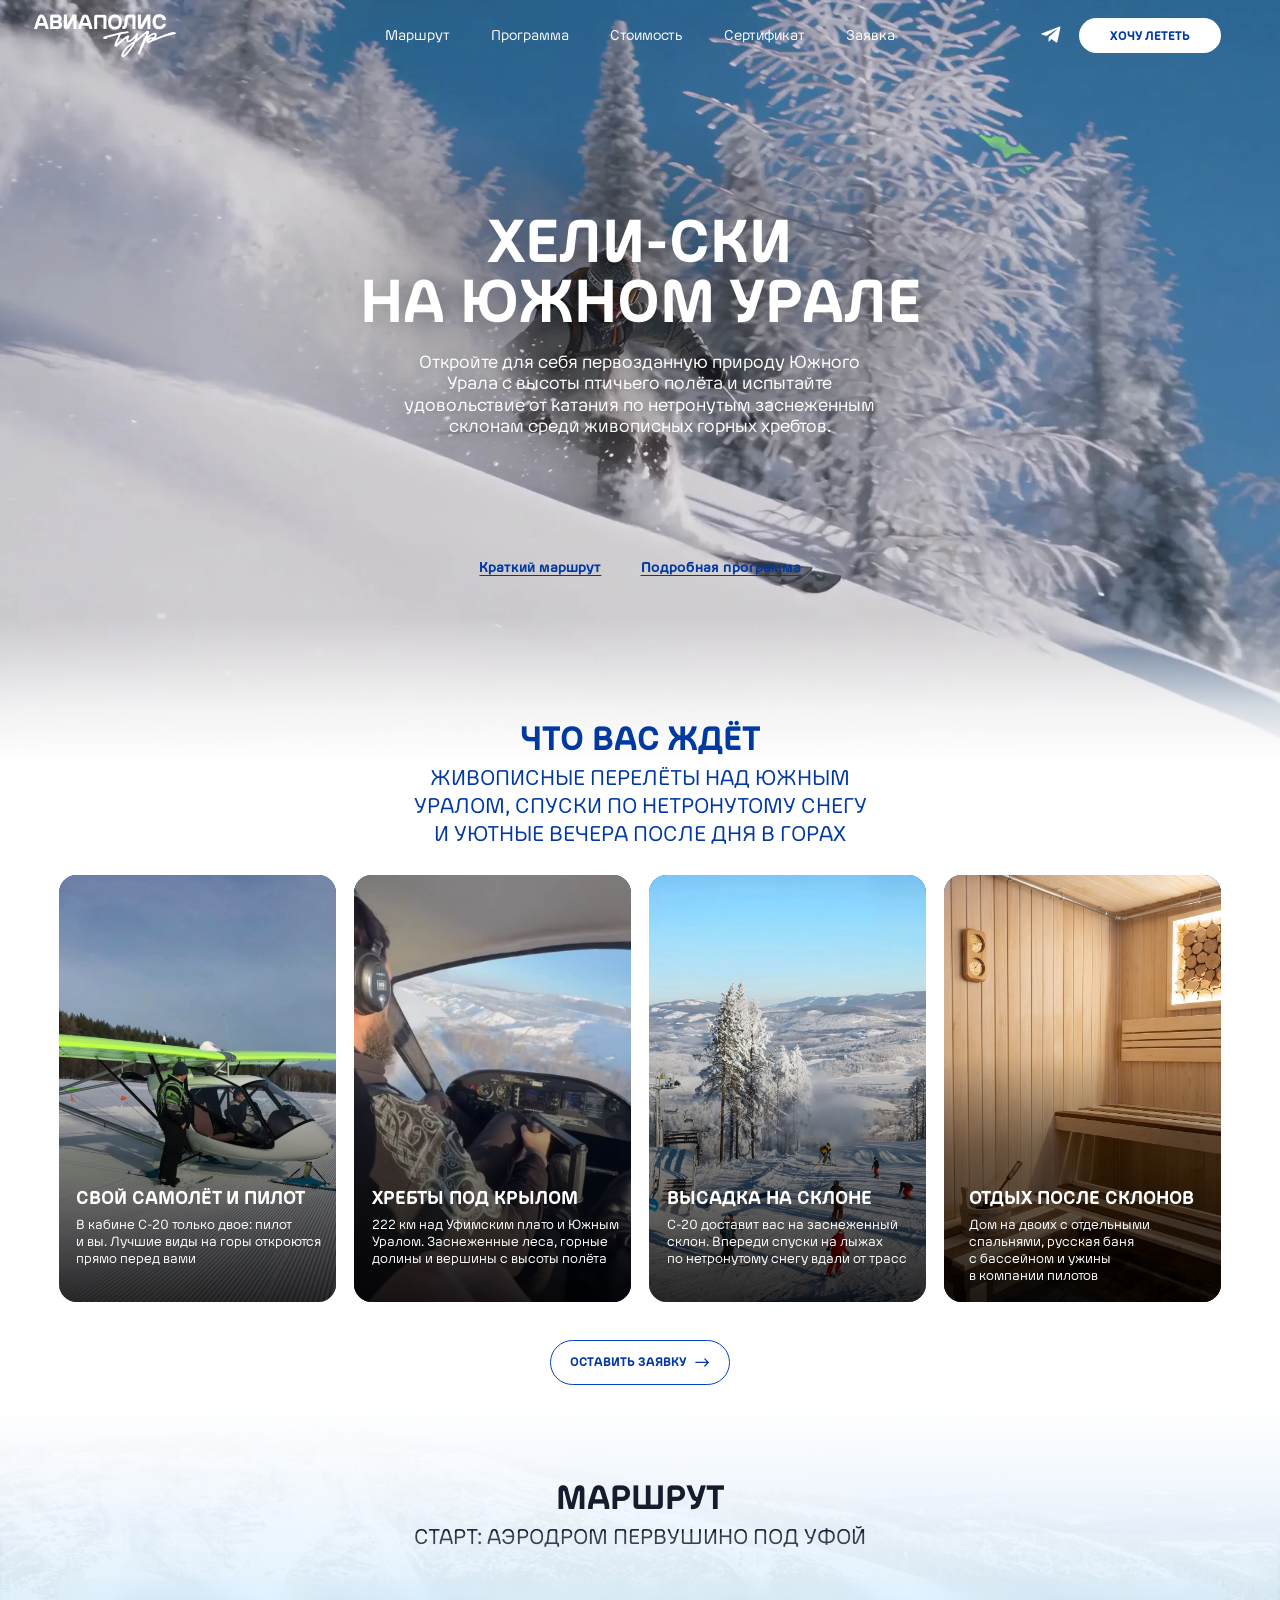
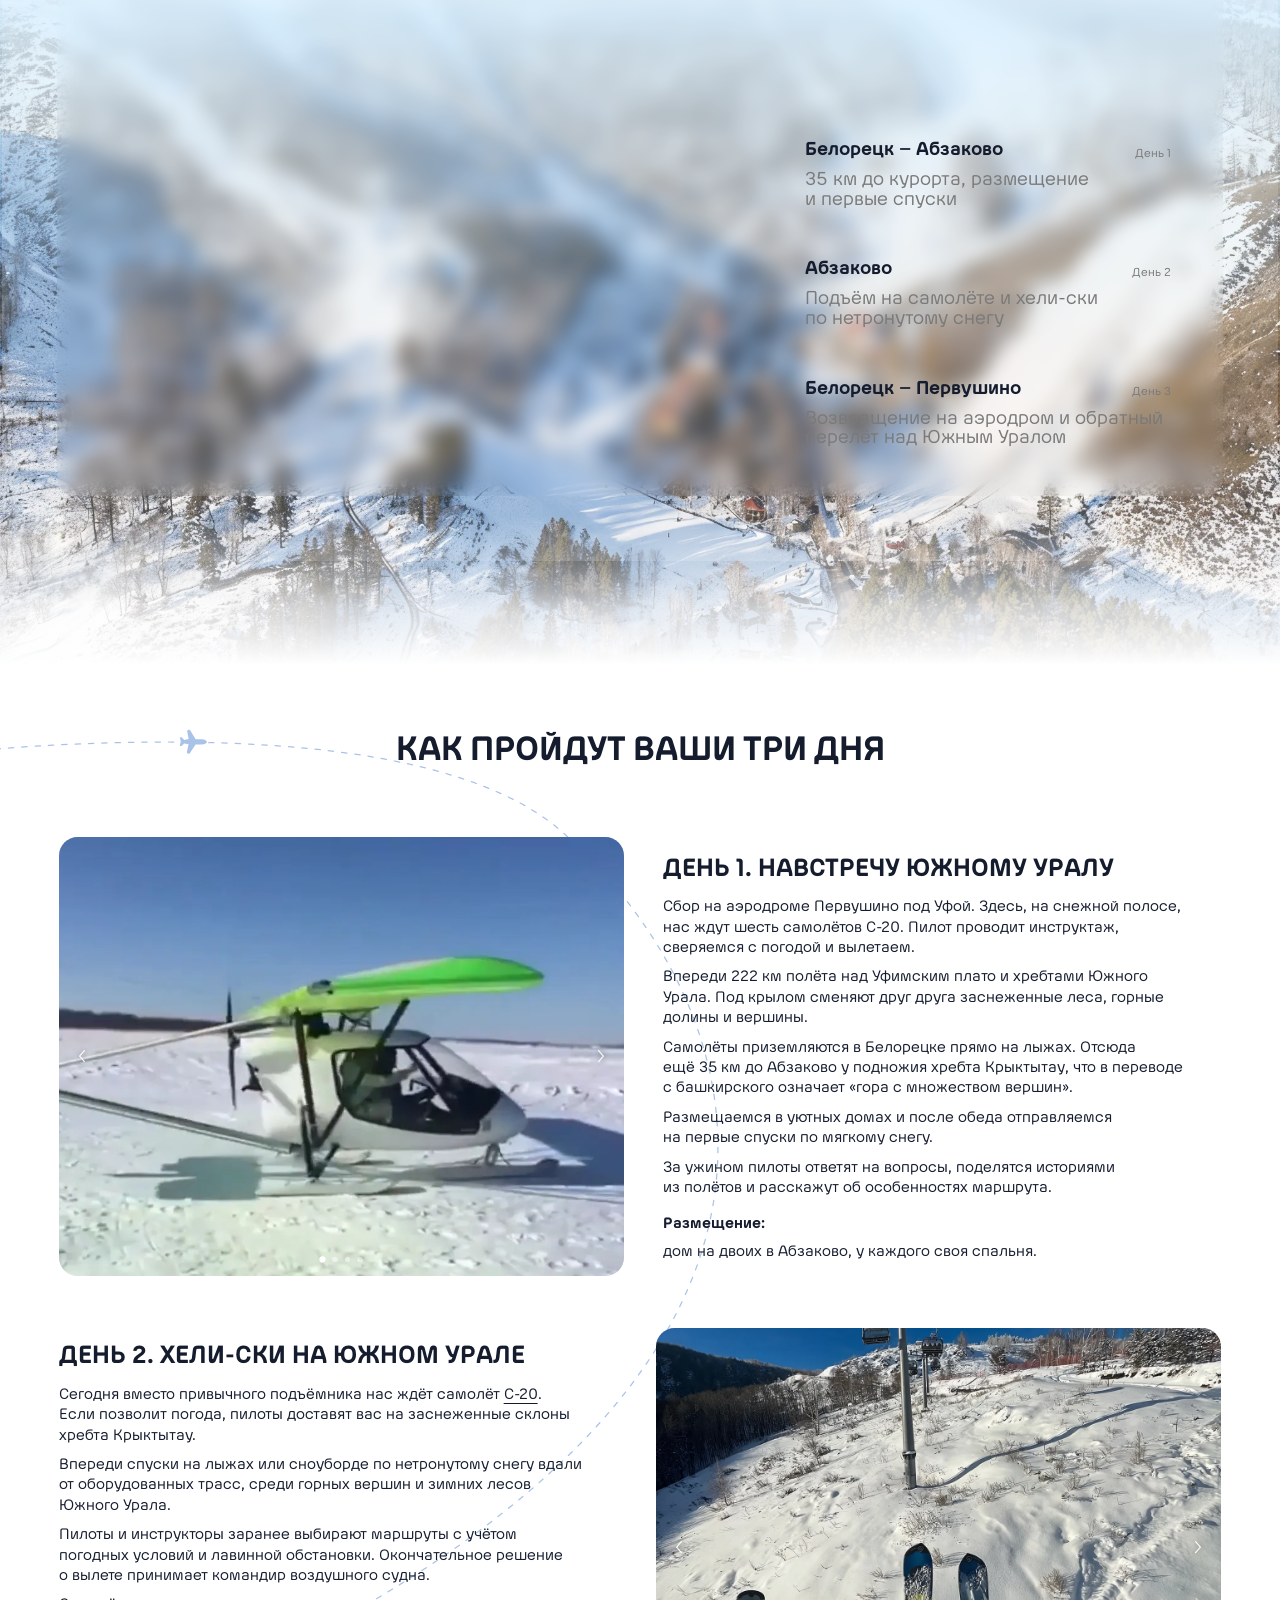
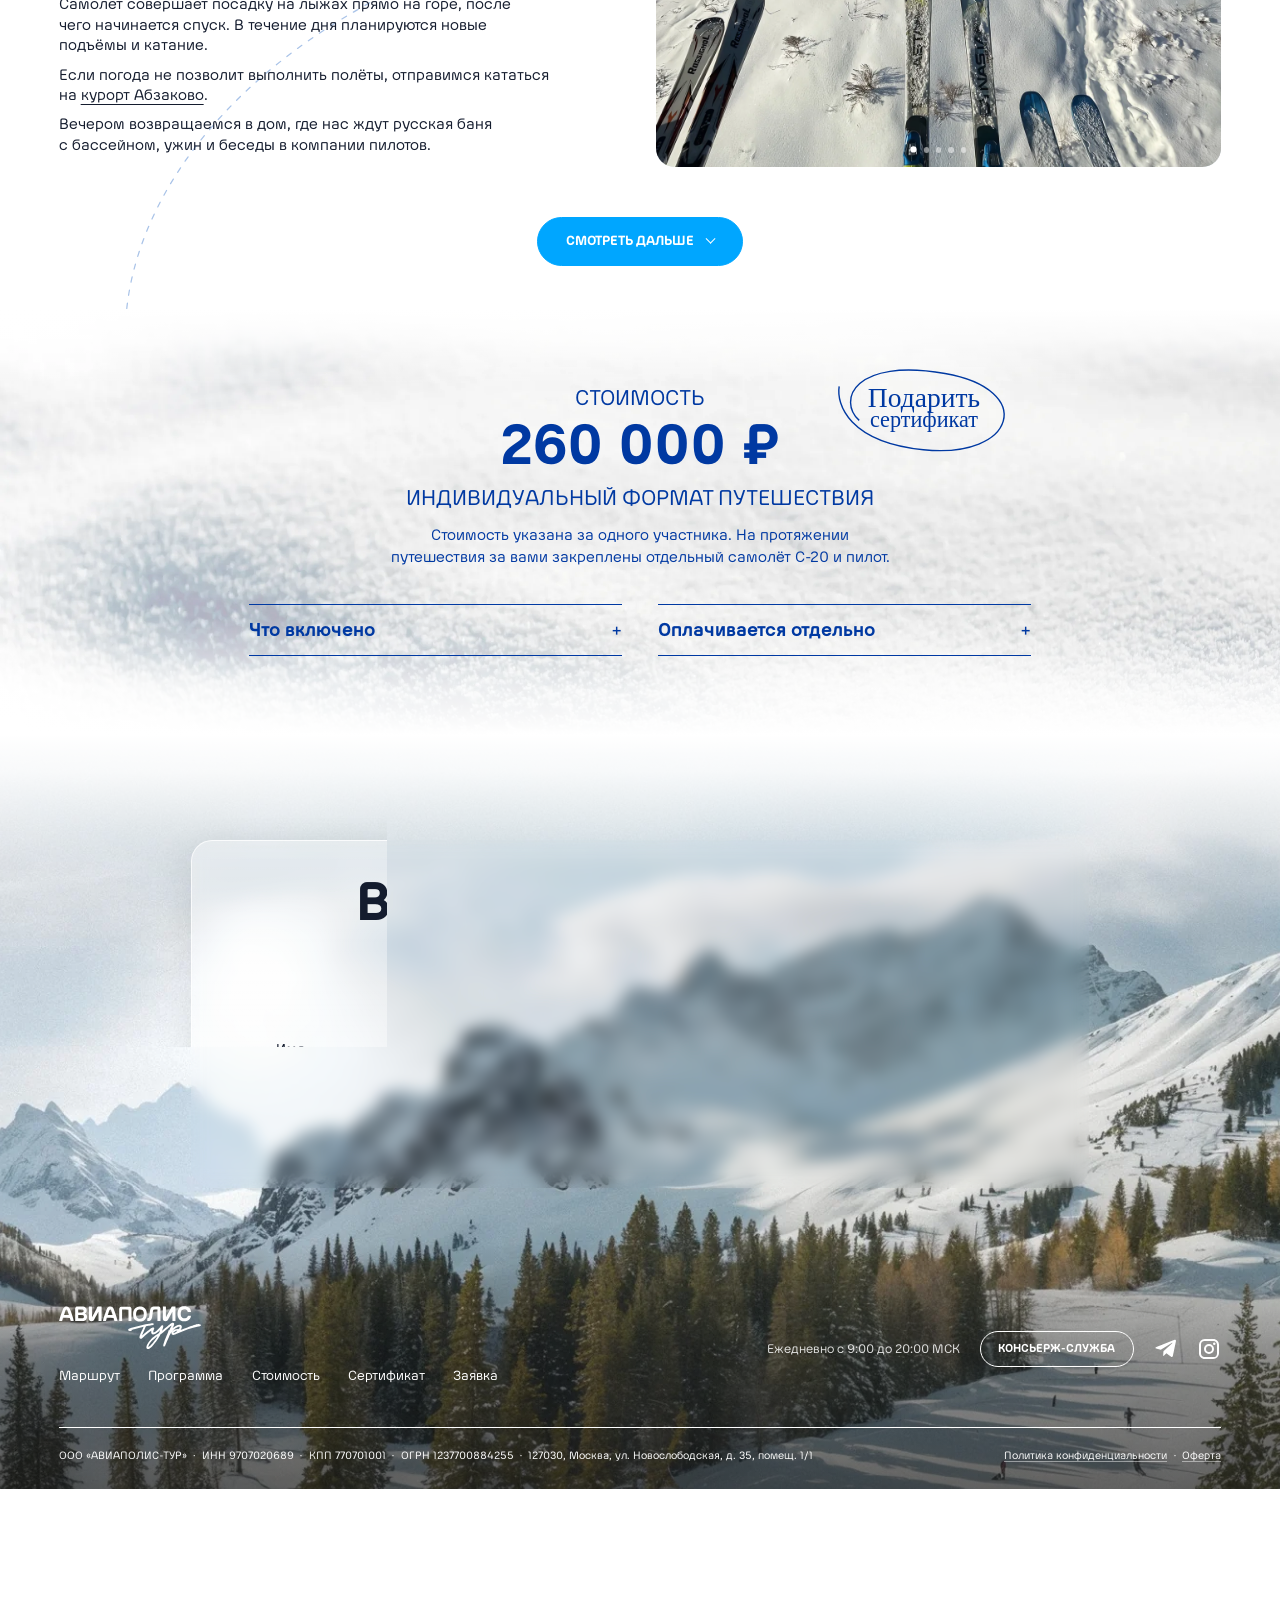
==== commit 9f08cee9: "Publish the approved version 3 texts on the main page The main page now carries the texts from v3: n" ====
--- a/polet-na-lyzhah.html
+++ b/polet-na-lyzhah.html
@@ -2,6 +2,7 @@
 <html lang="ru">
 <head>
 <meta charset="utf-8">
+
 <meta name="viewport" content="width=device-width,initial-scale=1,viewport-fit=cover">
 <title>Полёт на лыжах. Урал · Авиаполис-Тур</title>
 <meta name="description" content="Взлёт со снега, 1 час 40 минут над хребтами Южного Урала, склоны Абзаково, баня и вечера с пилотами. 5 мест, у каждого свой самолёт и пилот.">
@@ -12,9 +13,25 @@
 <link rel="preload" href="assets/fonts/aviapolis-bold.woff2" as="font" type="font/woff2" crossorigin>
 <link rel="preload" as="image" href="assets/img/ski2-hero-cut3.webp" media="(min-width:761px)">
 <link rel="preload" as="image" href="assets/img/ski2-hero-m.webp" media="(max-width:760px)">
-<link rel="stylesheet" href="assets/css/ski2.css?v=1022p">
+<link rel="stylesheet" href="assets/css/ski2.css?v=1023p">
 <script>/*fresh*/(function(){try{var l=document.querySelector('link[href*="ski2.css?v="]');if(!l)return;var V=l.getAttribute("href").split("v=")[1];fetch("version.txt?"+Date.now(),{cache:"no-store"}).then(function(r){return r.ok?r.text():""}).then(function(t){t=t.trim();if(t&&t!==V&&sessionStorage.getItem("skv")!==t){sessionStorage.setItem("skv",t);location.reload()}}).catch(function(){})}catch(e){}})();</script>
+
 <script>(function(){var d=document.documentElement;function k(){var w=window.innerWidth;d.style.setProperty("--k",w>1240?Math.min(w/1440,1.8).toFixed(4):"1")}k();window.addEventListener("resize",k)})();</script>
+<style>.hero h1{margin-top:50px}.hero-lead{width:571px}@media (max-width:760px){.hero h1{margin-top:36px}.hero-lead{width:auto}}@media (min-width:1241px){.day{align-items:center}.day-tx{padding-top:0}.day-tx p{font-size:17px;line-height:23px}.day-tx h3+p{margin-top:14px}.day-tx .stay{margin-top:18px}}.price-gift{margin-top:14px;font-size:17px;line-height:23px;font-weight:700;color:var(--blue)}.price-gift a{text-decoration:underline 1px;text-underline-offset:4px}@media (min-width:1241px){.route-panel{align-items:stretch}.stages{gap:8px;align-content:space-between}.stage{padding-top:18px;padding-bottom:18px}}
+.price::after{height:131px}
+.apply::after{height:230px;background:linear-gradient(180deg,#fff 0,rgba(255,255,255,.9) 18%,rgba(255,255,255,.6) 42%,rgba(255,255,255,.25) 68%,rgba(255,255,255,0) 100%)}
+@media (max-width:760px){.price::after{height:60px}.apply::after{height:110px}}
+@media (min-width:761px){.top.stuck{-webkit-backdrop-filter:blur(8px) saturate(1.15);backdrop-filter:blur(8px) saturate(1.15)}.route-panel{-webkit-backdrop-filter:blur(10px) saturate(1.1);backdrop-filter:blur(10px) saturate(1.1)}}.hero-bg{transform:translateZ(0)}
+@font-face{font-family:"Caveat";src:url("assets/fonts/caveat-bold-cyr.woff2") format("woff2");font-weight:700;font-display:swap}@font-face{font-family:"Caveat";src:url("assets/fonts/caveat-500-cyr.woff2") format("woff2");font-weight:500;font-display:swap}
+.price .wrap{position:relative}.price-gift-note{position:absolute;left:calc(50% + 362px);top:0;width:238px;height:116px;color:#0039A2;font-family:"Caveat",cursive;font-weight:500;transition:color .2s}
+.price-gift-note svg{position:absolute;inset:0;width:100%;height:100%;overflow:visible}
+.price-gift-note span{position:absolute;left:0;right:0;text-align:center;transform:rotate(-7deg);white-space:nowrap}
+.price-gift-note .pn1{top:20px;font-size:40px;line-height:40px}.price-gift-note .pn2{top:56px;font-size:33px;line-height:33px}
+.price-gift-note:hover{color:#00A6FF}
+@media (max-width:1240px){.price-gift-note{left:auto;right:16px}}
+@media (max-width:760px){.price-gift-note{position:relative;right:auto;display:block;margin:0 auto 18px;transform:scale(.8)}}
+.ps-num{position:relative;display:inline-block}@media (min-width:761px){.price-sum .price-gift-note{left:calc(100% + 64px);top:-50px;right:auto;width:190px;height:93px;font-size:16px;line-height:normal}.price-gift-note span{transform:none}.price-gift-note .pn1{top:17px;left:6px;right:0;font-size:31px;line-height:31px}.price-gift-note .pn2{top:45px;left:6px;right:0;font-size:25px;line-height:25px}}
+</style>
 <script async src="https://www.googletagmanager.com/gtag/js?id=G-YHTC8G9PQP"></script>
 <script>window.dataLayer=window.dataLayer||[];function gtag(){dataLayer.push(arguments)}gtag('js',new Date());gtag('config','G-YHTC8G9PQP');</script>
 </head>
@@ -23,33 +40,32 @@
 <header class="hero" id="top">
   <div class="top"><div class="top-in">
     <a class="logo" href="#top" aria-label="Авиаполис-Тур"><img src="assets/img/logo-tour-white-text.svg" alt="Авиаполис-Тур" width="160" height="47"></a>
-    <nav aria-label="Разделы"><a href="#route">Маршрут</a><a href="#program">Программа</a><a href="#price">Стоимость</a><a href="#apply">Заявка</a></nav>
+    <nav aria-label="Разделы"><a href="#route">Маршрут</a><a href="#program">Программа</a><a href="#price">Стоимость</a><a href="sertifikat.html">Сертификат</a><a href="#apply">Заявка</a></nav>
     <div class="top-r">
     <a class="top-tg" href="https://t.me/dariaanishuk?text=%D0%97%D0%B4%D1%80%D0%B0%D0%B2%D1%81%D1%82%D0%B2%D1%83%D0%B9%D1%82%D0%B5%21%20%D0%98%D0%BD%D1%82%D0%B5%D1%80%D0%B5%D1%81%D1%83%D0%B5%D1%82%20%D1%82%D1%83%D1%80%20%C2%AB%D0%A5%D0%B5%D0%BB%D0%B8-%D1%81%D0%BA%D0%B8.%20%D0%9F%D0%BE%D0%BB%D1%91%D1%82%20%D0%BD%D0%B0%20%D0%BB%D1%8B%D0%B6%D0%B0%D1%85.%20%D0%A3%D1%80%D0%B0%D0%BB%C2%BB." target="_blank" rel="noopener" aria-label="Написать в консьерж-службу в Telegram" title="Написать в консьерж-службу в Telegram"><svg viewBox="0 0 24 24" aria-hidden="true"><path fill="currentColor" d="M21.94 4.32 18.83 19c-.23 1.04-.85 1.3-1.72.81l-4.74-3.5-2.29 2.2c-.25.26-.47.47-.96.47l.34-4.82 8.77-7.92c.38-.34-.08-.53-.59-.19L6.8 12.87 2.13 11.4c-1.01-.32-1.03-1.01.21-1.5L20.6 2.87c.85-.31 1.59.2 1.34 1.45z"/></svg></a>
     <a class="pill" href="#apply">Хочу лететь</a>
     <button class="burger" id="burger" type="button" aria-label="Меню" aria-expanded="false" aria-controls="mnav"><i></i><i></i></button>
     </div>
   </div>
-  <div class="mnav" id="mnav"><div class="mnav-in"><nav aria-label="Разделы, меню"><a href="#route">Маршрут</a><a href="#program">Программа</a><a href="#price">Стоимость</a><a href="#apply">Заявка</a></nav><a class="pill" href="#apply">Хочу лететь</a></div></div>
+  <div class="mnav" id="mnav"><div class="mnav-in"><nav aria-label="Разделы, меню"><a href="#route">Маршрут</a><a href="#program">Программа</a><a href="#price">Стоимость</a><a href="sertifikat.html">Сертификат</a><a href="#apply">Заявка</a></nav><a class="pill" href="#apply">Хочу лететь</a></div></div>
   </div>
   <video class="hero-bg" autoplay muted loop playsinline preload="metadata" poster="assets/img/ski2-hero-cut3.webp" aria-label="Лыжник спускается по снежному склону, над ним пролетает самолёт С-20; катание по целине, самолёт на снегу, взлёт и полёт" data-d="assets/video/ski2-hero-cut3.mp4" data-m="assets/video/ski2-hero-m.mp4" data-pm="assets/img/ski2-hero-m.webp"></video><script>(function(){var v=document.currentScript.previousElementSibling,m=window.matchMedia&&matchMedia("(max-width:760px)").matches;if(m){v.poster=v.getAttribute("data-pm")}v.src=v.getAttribute(m?"data-m":"data-d")})();</script>
   <div class="hero-in">
-    <p class="hero-kicker">Хели-ски</p>
-    <h1>Полёт на&nbsp;лыжах<br>Урал</h1>
-    <p class="hero-lead">Взлёт со&nbsp;снега, хребты Южного Урала под крылом и&nbsp;первый спуск в&nbsp;тот&nbsp;же день. Три дня, о&nbsp;которых вы будете рассказывать весь&nbsp;год.</p>
+    <h1>Хели-ски<br>на&nbsp;Южном Урале</h1>
+    <p class="hero-lead">Откройте для&nbsp;себя первозданную природу Южного Урала с&nbsp;высоты птичьего полёта и&nbsp;испытайте удовольствие от&nbsp;катания по&nbsp;нетронутым заснеженным склонам среди живописных горных хребтов.</p>
   </div>
   <p class="hero-links"><a href="#route">Краткий маршрут</a><a href="#program">Подробная программа</a></p>
 </header>
 
 <main>
 <section class="await" id="await"><div class="wrap">
-  <h2 class="h2">Что вас ждёт</h2>
-  <p class="await-lead">Самолёт, пилот, склон, баня и&nbsp;вечера у&nbsp;огня уже собраны в&nbsp;одни выходные. Вам остаётся самое приятное: лететь и&nbsp;кататься.</p>
+  <h2 class="h2">Что вас&nbsp;ждёт</h2>
+  <p class="await-lead">Живописные перелёты над&nbsp;Южным Уралом, спуски по&nbsp;нетронутому снегу и&nbsp;уютные вечера после дня в&nbsp;горах</p>
   <div class="cards">
-    <article class="card"><img loading="lazy" src="assets/img/ski2-c1m.webp" alt="Самолёт С-20 на подготовленной снежной полосе"><div class="card-t"><h3>Свой самолёт и&nbsp;пилот</h3><p>В&nbsp;кабине С-20 двое: пилот и&nbsp;вы. Лучшее место в&nbsp;небе сегодня ваше.</p></div></article>
-    <article class="card"><video muted loop playsinline preload="none" poster="assets/img/ski2-card2.webp" aria-label="Вид из кабины самолёта над хребтами"><source src="assets/video/ski2-card2.mp4" type="video/mp4"></video><div class="card-t"><h3>Хребты под&nbsp;крылом</h3><p>1 час 40 минут Южный Урал разворачивается прямо под&nbsp;вами. 222&nbsp;км от&nbsp;разбега до&nbsp;посадки на&nbsp;лыжах.</p></div></article>
-    <article class="card"><img loading="lazy" src="assets/img/ski2-c3m.webp" alt="Склон в Абзаково"><div class="card-t"><h3>Спуск в&nbsp;день прилёта</h3><p>Утром аэродром, после обеда Абзаково: 13&nbsp;трасс, больше 15&nbsp;км, перепад до&nbsp;320&nbsp;м.</p></div></article>
-    <article class="card"><img loading="lazy" src="assets/img/ski2-c4-banya.webp" alt="Парная в бане"><div class="card-t"><h3>Баня и&nbsp;вечера у&nbsp;огня</h3><p>Дом на&nbsp;двоих, у&nbsp;каждого своя спальня. Вечером ужин и&nbsp;рассказы пилотов о&nbsp;том, что было под&nbsp;крылом.</p></div></article>
+    <article class="card"><img loading="lazy" src="assets/img/ski2-c1m.webp" alt="Самолёт С-20 на подготовленной снежной полосе"><div class="card-t"><h3>Свой самолёт и&nbsp;пилот</h3><p>В&nbsp;кабине С-20 только двое: пилот и&nbsp;вы. Лучшие виды на&nbsp;горы откроются прямо перед вами</p></div></article>
+    <article class="card"><video muted loop playsinline preload="none" poster="assets/img/ski2-card2.webp" aria-label="Вид из кабины самолёта над хребтами"><source src="assets/video/ski2-card2.mp4" type="video/mp4"></video><div class="card-t"><h3>Хребты под&nbsp;крылом</h3><p>222&nbsp;км&nbsp;над&nbsp;Уфимским плато и&nbsp;Южным Уралом. Заснеженные леса, горные долины и&nbsp;вершины с&nbsp;высоты полёта</p></div></article>
+    <article class="card"><img loading="lazy" src="assets/img/ski2-c3m.webp" alt="Склон в Абзаково"><div class="card-t"><h3>Высадка на&nbsp;склоне</h3><p>С-20 доставит вас&nbsp;на&nbsp;заснеженный склон. Впереди спуски на&nbsp;лыжах по&nbsp;нетронутому снегу вдали от&nbsp;трасс</p></div></article>
+    <article class="card"><img loading="lazy" src="assets/img/ski2-c4-banya.webp" alt="Парная в бане"><div class="card-t" style="left:28px"><h3>Отдых после склонов</h3><p>Дом на&nbsp;двоих с&nbsp;отдельными спальнями, русская баня с&nbsp;бассейном и&nbsp;ужины в&nbsp;компании пилотов</p></div></article>
   </div>
   <p class="await-cta"><a class="btn-line" href="#apply">Оставить заявку <svg viewBox="0 0 16 10" fill="none" stroke="currentColor" stroke-width="1.4" stroke-linecap="round" stroke-linejoin="round" aria-hidden="true"><path d="M1 5h14M11 1l4 4-4 4"/></svg></a></p>
 </div></section>
@@ -58,12 +74,12 @@
   <h2 class="h2">Маршрут</h2>
   <p class="route-start">Старт: аэродром Первушино под&nbsp;Уфой</p>
   <div class="route-panel">
-    <div class="map"><svg viewBox="0 0 685 511" role="img" aria-label="Карта маршрута: Первушино, Белорецк, Абзаково"><image href="assets/img/ski2-map-geo.webp" x="-75" y="-10" width="760" height="525" preserveAspectRatio="none"/><g class="mr" fill="none" stroke="#131313" stroke-width="2.5" stroke-linecap="round"><path transform="translate(84.4 69.1)" d="M0 0C154.5 12.8 323.9 57.7 405.6 103.5C428.5 119.5 398.6 162.3 381.7 179.3C373.7 197.2 371.7 222.2 371.7 244.1"/><path transform="translate(456.1 313.2)" stroke-dasharray="2 6" d="M0 0L30.8 42.9"/></g><g fill="#131313"><path transform="translate(219.3 82.8)" d="M9.8 6.5L1.8 0L0 9.8Z"/><path transform="translate(397.1 128.9)" d="M10.1 7.6L3.2 0L0 9.5Z"/><path transform="translate(486.2 212.7)" d="M0 10.3L8.8 5L.1 0Z"/><path transform="translate(453.2 277.7)" d="M4 9.5L10 1.1L0 0Z"/><circle class="mn" cx="551.1" cy="471" r="3.5"/></g><g fill="#fff" stroke="#131313" stroke-width="2.5"><circle cx="84.4" cy="69.1" r="6"/><circle cx="456.1" cy="313.2" r="6"/><circle cx="487" cy="356.1" r="6"/><circle cx="51.6" cy="94" r="3.5"/></g><g class="mn" fill="none" stroke="#131313" stroke-width="1.5" stroke-linejoin="round"><path transform="translate(521.9 150.8)" d="M0 11L6 0L12 11Z"/><path transform="translate(399.3 225.5)" d="M0 11L6 0L12 11Z"/><path transform="translate(460.1 242.5)" d="M0 11L6 0L12 11Z"/><path transform="translate(502 382)" d="M0 11L6 0L12 11Z"/></g><ellipse class="mn" cx="493" cy="417.5" rx="5" ry="3" fill="#00A6FF"/><text class="mj" x="97" y="48.4" font-size="15" font-weight="700">Первушино</text><text class="mn" x="97" y="63.5" font-size="11">аэродром, старт</text><text class="mj" x="61" y="99.3" font-size="12" font-weight="700">Уфа</text><text class="mj" x="442" y="308.4" font-size="15" font-weight="700" text-anchor="end">Белорецк</text><text class="mn" x="442" y="324.5" font-size="11" text-anchor="end">посадка на лыжах</text><text class="mj" x="501" y="362.4" font-size="15" font-weight="700">Абзаково</text><text class="mj" x="255" y="76.2" font-size="13" font-weight="700">222 км</text><text class="mn" x="255" y="91.5" font-size="11">1 ч 40 мин в небе</text><text class="mn" x="435" y="343.3" font-size="12" font-weight="700" text-anchor="end">35 км</text><text class="mn" x="539" y="160.5" font-size="11">Иремель, 1582 м</text><text class="mn" x="391" y="235.5" font-size="11" text-anchor="end">Ямантау, 1640 м</text><text class="mn" x="480" y="252.5" font-size="11">Инзерские Зубчатки</text><text class="mn" x="520" y="392.5" font-size="11">хр. Крыкты-Тау</text><text class="mn" x="504" y="421.5" font-size="11">оз. Банное</text><text class="mn" x="155" y="391.3" font-size="12" font-weight="700" letter-spacing="5">БАШКОРТОСТАН</text><text class="mn" x="147" y="258.5" font-size="11">р. Белая</text><text class="mn" x="561" y="474.5" font-size="11">Магнитогорск</text></svg></div>
+    <div class="map"><svg viewBox="0 0 685 511" role="img" aria-label="Карта маршрута: Первушино, Белорецк, Абзаково"><image href="assets/img/ski2-map-geo.webp" x="-75" y="-10" width="760" height="525" preserveAspectRatio="none"/><g class="mr" fill="none" stroke="#131313" stroke-width="2.5" stroke-linecap="round"><path transform="translate(84.4 69.1)" d="M0 0C154.5 12.8 323.9 57.7 405.6 103.5C428.5 119.5 398.6 162.3 381.7 179.3C373.7 197.2 371.7 222.2 371.7 244.1"/><path transform="translate(456.1 313.2)" stroke-dasharray="2 6" d="M0 0L30.8 42.9"/></g><g class="mn" fill="none" stroke="#131313" stroke-width="1.8" stroke-linecap="round" stroke-dasharray="5 6"><defs><marker id="ra" viewBox="0 0 10 10" refX="7" refY="5" markerWidth="9" markerHeight="9" markerUnits="userSpaceOnUse" orient="auto"><path d="M0 0L10 5L0 10Z" fill="#131313" stroke="none"/></marker></defs><path marker-end="url(#ra)" d="M449 305C446 285 446 262 452 247C468 220 494 192 478 176C437 159 376.5 139 308.3 120.9"/><path marker-end="url(#ra)" d="M308.3 120.9C240 102.8 164 86.5 96 78.5"/></g><text class="mn" x="296" y="140" font-size="11" text-anchor="end">обратный путь, день 3</text><g fill="#131313"><path transform="translate(219.3 82.8)" d="M9.8 6.5L1.8 0L0 9.8Z"/><path transform="translate(397.1 128.9)" d="M10.1 7.6L3.2 0L0 9.5Z"/><path transform="translate(486.2 212.7)" d="M0 10.3L8.8 5L.1 0Z"/><path transform="translate(453.2 277.7)" d="M4 9.5L10 1.1L0 0Z"/><circle class="mn" cx="551.1" cy="471" r="3.5"/></g><g fill="#fff" stroke="#131313" stroke-width="2.5"><circle cx="84.4" cy="69.1" r="6"/><circle cx="456.1" cy="313.2" r="6"/><circle cx="487" cy="356.1" r="6"/><circle cx="51.6" cy="94" r="3.5"/></g><g class="mn" fill="none" stroke="#131313" stroke-width="1.5" stroke-linejoin="round"><path transform="translate(521.9 150.8)" d="M0 11L6 0L12 11Z"/><path transform="translate(399.3 225.5)" d="M0 11L6 0L12 11Z"/><path transform="translate(460.1 242.5)" d="M0 11L6 0L12 11Z"/><path transform="translate(502 382)" d="M0 11L6 0L12 11Z"/></g><ellipse class="mn" cx="493" cy="417.5" rx="5" ry="3" fill="#00A6FF"/><text class="mj" x="97" y="48.4" font-size="15" font-weight="700">Первушино</text><text class="mn" x="97" y="63.5" font-size="11">аэродром, старт</text><text class="mj" x="61" y="99.3" font-size="12" font-weight="700">Уфа</text><text class="mj" x="436" y="308.4" font-size="15" font-weight="700" text-anchor="end">Белорецк</text><text class="mn" x="436" y="324.5" font-size="11" text-anchor="end">посадка на лыжах</text><text class="mj" x="501" y="362.4" font-size="15" font-weight="700">Абзаково</text><text class="mj" x="255" y="76.2" font-size="13" font-weight="700">222 км</text><text class="mn" x="255" y="91.5" font-size="11">1 ч 40 мин в небе</text><text class="mn" x="435" y="343.3" font-size="12" font-weight="700" text-anchor="end">35 км</text><text class="mn" x="539" y="160.5" font-size="11">Иремель, 1582 м</text><text class="mn" x="391" y="235.5" font-size="11" text-anchor="end">Ямантау, 1640 м</text><text class="mn" x="480" y="252.5" font-size="11">Инзерские Зубчатки</text><text class="mn" x="520" y="392.5" font-size="11">хр. Крыкты-Тау</text><text class="mn" x="504" y="421.5" font-size="11">оз. Банное</text><text class="mn" x="155" y="391.3" font-size="12" font-weight="700" letter-spacing="5">БАШКОРТОСТАН</text><text class="mn" x="147" y="258.5" font-size="11">р. Белая</text><text class="mn" x="561" y="474.5" font-size="11">Магнитогорск</text></svg></div>
     <ul class="stages">
-      <li class="stage"><svg viewBox="0 0 24 24" aria-hidden="true"><path d="M2 20h20v1.6H2z"/><path d="M21.6 9.2c-.3-1-1.4-1.6-2.4-1.3l-5 1.4L7.6 3.4l-1.9.5 3.9 6.7-4.7 1.3-1.9-1.5-1.4.4 2.4 4.3 16.2-4.400c1-.3 1.6-1.4 1.4-2.500z"/></svg><div><h3>Первушино – Белорецк</h3><p>Самолёт, 1&nbsp;час 40&nbsp;минут, 222&nbsp;км</p></div><span>День&nbsp;1</span></li>
-      <li class="stage"><svg viewBox="0 0 24 24" aria-hidden="true"><path fill-rule="evenodd" d="M18.9 6.5C18.7 5.6 17.9 5 17 5H7c-.9 0-1.7.6-1.9 1.5L3 12v7c0 .6.4 1 1 1h1c.6 0 1-.4 1-1v-1h12v1c0 .6.4 1 1 1h1c.6 0 1-.4 1-1v-7l-2.1-5.500zM7 15.5a1.5 1.5 0 110-3 1.5 1.5 0 010 3zm10 0a1.5 1.5 0 110-3 1.5 1.5 0 010 3zM5.2 10.5L6.5 7h11l1.3 3.500H5.2z"/></svg><div><h3>Белорецк – Абзаково</h3><p>По&nbsp;земле, 35&nbsp;км</p></div><span>День&nbsp;1</span></li>
-      <li class="stage"><svg viewBox="0 0 24 24" aria-hidden="true"><path d="M1 20L9 6l4.5 7.8L15.5 11 23 20H1z"/></svg><div><h3>Абзаково</h3><p>Склоны Крыкты-Тау, посадка на&nbsp;гору в&nbsp;погодное окно</p></div><span>День&nbsp;2</span></li>
-      <li class="stage"><svg viewBox="0 0 24 24" aria-hidden="true"><path d="M2 20h20v1.6H2z"/><path d="M21.6 9.2c-.3-1-1.4-1.6-2.4-1.3l-5 1.4L7.6 3.4l-1.9.5 3.9 6.7-4.7 1.3-1.9-1.5-1.4.4 2.4 4.3 16.2-4.400c1-.3 1.6-1.4 1.4-2.500z"/></svg><div><h3>Белорецк – Первушино</h3><p>Самолёт, взлёт днём, к&nbsp;вечеру в&nbsp;Уфе</p></div><span>День&nbsp;3</span></li>
+      <li class="stage"><svg viewBox="0 0 24 24" aria-hidden="true"><path d="M2 20h20v1.6H2z"/><path d="M21.6 9.2c-.3-1-1.4-1.6-2.4-1.3l-5 1.4L7.6 3.4l-1.9.5 3.9 6.7-4.7 1.3-1.9-1.5-1.4.4 2.4 4.3 16.2-4.400c1-.3 1.6-1.4 1.4-2.500z"/></svg><div><h3>Первушино – Белорецк</h3><p>Перелёт 222&nbsp;км&nbsp;над&nbsp;Южным Уралом с&nbsp;посадкой на&nbsp;лыжах</p></div><span>День&nbsp;1</span></li>
+      <li class="stage"><svg viewBox="0 0 24 24" aria-hidden="true"><path fill-rule="evenodd" d="M18.9 6.5C18.7 5.6 17.9 5 17 5H7c-.9 0-1.7.6-1.9 1.5L3 12v7c0 .6.4 1 1 1h1c.6 0 1-.4 1-1v-1h12v1c0 .6.4 1 1 1h1c.6 0 1-.4 1-1v-7l-2.1-5.500zM7 15.5a1.5 1.5 0 110-3 1.5 1.5 0 010 3zm10 0a1.5 1.5 0 110-3 1.5 1.5 0 010 3zM5.2 10.5L6.5 7h11l1.3 3.500H5.2z"/></svg><div><h3>Белорецк – Абзаково</h3><p>35&nbsp;км&nbsp;до&nbsp;курорта, размещение и&nbsp;первые спуски</p></div><span>День&nbsp;1</span></li>
+      <li class="stage"><svg viewBox="0 0 24 24" aria-hidden="true"><path d="M1 20L9 6l4.5 7.8L15.5 11 23 20H1z"/></svg><div><h3>Абзаково</h3><p>Подъём на&nbsp;самолёте и&nbsp;хели-ски по&nbsp;нетронутому снегу</p></div><span>День&nbsp;2</span></li>
+      <li class="stage"><svg viewBox="0 0 24 24" aria-hidden="true"><path d="M2 20h20v1.6H2z"/><path d="M21.6 9.2c-.3-1-1.4-1.6-2.4-1.3l-5 1.4L7.6 3.4l-1.9.5 3.9 6.7-4.7 1.3-1.9-1.5-1.4.4 2.4 4.3 16.2-4.400c1-.3 1.6-1.4 1.4-2.500z"/></svg><div><h3>Белорецк – Первушино</h3><p>Возвращение на&nbsp;аэродром и&nbsp;обратный перелёт над&nbsp;Южным Уралом</p></div><span>День&nbsp;3</span></li>
     </ul>
   </div>
 </div></section>
@@ -75,28 +91,36 @@
   <article class="day">
     <div class="day-ph sl"><div class="sl-track"><div class="sl-item"><video muted loop playsinline preload="none" poster="assets/img/ski2-day1-takeoff.webp" aria-label="Самолёт С-20 на лыжах разбегается по снегу, взлетает и проходит над головой"><source src="assets/video/ski2-day1-takeoff2.mp4" type="video/mp4"></video></div><div class="sl-item"><video muted loop playsinline preload="none" poster="assets/img/ski2-day1-drone.webp" aria-label="Самолёт С-20 на снегу и заснеженные поля с высоты"><source src="assets/video/ski2-day1-drone.mp4" type="video/mp4"></video></div><div class="sl-item"><img loading="lazy" src="assets/img/ski2-d1-3-hq.webp" alt="Нижняя станция и склон в Абзаково"></div><div class="sl-item"><img loading="lazy" src="assets/img/ski2-n-zubchatki-hq.webp" alt="Инзерские Зубчатки зимой" style="object-position:50% 42%"></div></div><button class="sl-btn sl-prev" type="button" aria-label="Предыдущее фото"><svg viewBox="0 0 10 18" fill="none" stroke="currentColor" stroke-width="1.6" stroke-linecap="round" stroke-linejoin="round" aria-hidden="true"><path d="M2 2l6 7-6 7"/></svg></button><button class="sl-btn sl-next" type="button" aria-label="Следующее фото"><svg viewBox="0 0 10 18" fill="none" stroke="currentColor" stroke-width="1.6" stroke-linecap="round" stroke-linejoin="round" aria-hidden="true"><path d="M2 2l6 7-6 7"/></svg></button><div class="sl-dots" aria-hidden="true"><i class="on"></i><i></i><i></i><i></i></div></div>
     <div class="day-tx">
-      <h3>День 1 - Взлёт со&nbsp;снега и&nbsp;первые спуски</h3>
-      <p>Утро на&nbsp;<a href="https://pervushino.ru/" target="_blank" rel="noopener">аэродроме Первушино</a> под&nbsp;Уфой. Шесть <a href="https://vk.com/cesla_avia" target="_blank" rel="noopener">С-20</a> стоят на&nbsp;снегу. Всё начинается как в&nbsp;большой авиации: взвешивание, инструктаж командира, сводка погоды. Вы садитесь рядом с&nbsp;пилотом, пристёгиваете ремень, и&nbsp;самолёт начинает разбег.</p>
-      <p>Шесть машин поднимаются вместе. 1&nbsp;час 40&nbsp;минут под&nbsp;крылом Уфимское плато и&nbsp;хребты Южного Урала, а&nbsp;в&nbsp;Белорецке вас ждёт посадка на&nbsp;лыжах. К&nbsp;обеду вы уже в&nbsp;доме в&nbsp;<a href="https://abzakovo.com/" target="_blank" rel="noopener">Абзаково</a>, после обеда прокат и&nbsp;первые спуски по&nbsp;Крыкты-Тау. Вечером ужин с&nbsp;пилотами: они расскажут, что вы видели под&nbsp;крылом и&nbsp;почему шли именно так.</p>
-      <p class="stay"><b>Размещение:</b><span>Дом на&nbsp;двоих в&nbsp;Абзаково, у&nbsp;каждого своя спальня</span></p>
+      <h3>День 1. Навстречу Южному Уралу</h3>
+      <p>Сбор на&nbsp;аэродроме Первушино под&nbsp;Уфой. Здесь, на&nbsp;снежной полосе, нас&nbsp;ждут шесть самолётов С-20. Пилот проводит инструктаж, сверяемся с&nbsp;погодой и&nbsp;вылетаем.</p>
+      <p>Впереди 222&nbsp;км&nbsp;полёта над&nbsp;Уфимским плато и&nbsp;хребтами Южного Урала. Под&nbsp;крылом сменяют друг друга заснеженные леса, горные долины и&nbsp;вершины.</p>
+      <p>Самолёты приземляются в&nbsp;Белорецке прямо на&nbsp;лыжах. Отсюда ещё&nbsp;35&nbsp;км&nbsp;до&nbsp;Абзаково у&nbsp;подножия хребта Крыктытау, что&nbsp;в&nbsp;переводе с&nbsp;башкирского означает «гора с&nbsp;множеством вершин».</p>
+      <p>Размещаемся в&nbsp;уютных домах и&nbsp;после обеда отправляемся на&nbsp;первые спуски по&nbsp;мягкому снегу.</p>
+      <p>За&nbsp;ужином пилоты ответят на&nbsp;вопросы, поделятся историями из&nbsp;полётов и&nbsp;расскажут об&nbsp;особенностях маршрута.</p>
+      <p class="stay"><b>Размещение:</b><span>дом&nbsp;на&nbsp;двоих в&nbsp;Абзаково, у&nbsp;каждого своя спальня.</span></p>
     </div>
   </article>
   <article class="day flip">
     <div class="day-ph sl"><div class="sl-track"><div class="sl-item"><img loading="lazy" src="assets/img/ski2-n-lift-hq.webp" alt="Лыжи над склоном, вид с кресельного подъёмника" style="object-position:50% 62%"></div><div class="sl-item"><img loading="lazy" src="assets/img/ski2-d2-ski.webp" alt="Лыжник в свежем снегу на склоне"></div><div class="sl-item"><img loading="lazy" src="assets/img/ski2-n-jump-hq.webp" alt="Лыжник в прыжке над заснеженными елями" style="object-position:88% 50%"></div><div class="sl-item"><img loading="lazy" src="assets/img/ski2-n-slope-top-hq.webp" alt="Склон и кресельный подъёмник, вид сверху" style="object-position:50% 50%"></div><div class="sl-item"><img loading="lazy" src="assets/img/ski2-n-banya-g.webp" alt="Парная в бане"></div></div><button class="sl-btn sl-prev" type="button" aria-label="Предыдущее фото"><svg viewBox="0 0 10 18" fill="none" stroke="currentColor" stroke-width="1.6" stroke-linecap="round" stroke-linejoin="round" aria-hidden="true"><path d="M2 2l6 7-6 7"/></svg></button><button class="sl-btn sl-next" type="button" aria-label="Следующее фото"><svg viewBox="0 0 10 18" fill="none" stroke="currentColor" stroke-width="1.6" stroke-linecap="round" stroke-linejoin="round" aria-hidden="true"><path d="M2 2l6 7-6 7"/></svg></button><div class="sl-dots" aria-hidden="true"><i class="on"></i><i></i><i></i><i></i><i></i></div></div>
     <div class="day-tx">
-      <h3>День 2 - День на&nbsp;склоне и&nbsp;подъём на&nbsp;гору</h3>
-      <p>День начинается на&nbsp;склоне. Когда погода открывает окно и&nbsp;группа готова, <a href="https://vk.com/cesla_avia" target="_blank" rel="noopener">С-20</a> поднимает вас и&nbsp;садится прямо на&nbsp;горе. Дальше только вы, снег и&nbsp;спуск: на&nbsp;лыжах или&nbsp;сноуборде.</p>
-      <p>Решение о&nbsp;вылете принимает командир. Если небо закрыто, у&nbsp;вас полный день <a href="https://abzakovo.com/" target="_blank" rel="noopener">катания на&nbsp;курорте</a>. Вечером русская баня при&nbsp;доме с&nbsp;бассейном, потом ужин и&nbsp;новые истории пилотов.</p>
-      <p class="stay"><b>Размещение:</b><span>Дом на&nbsp;двоих в&nbsp;Абзаково, у&nbsp;каждого своя спальня</span></p>
+      <h3>День 2. Хели-ски на&nbsp;Южном Урале</h3>
+      <p>Сегодня вместо привычного подъёмника нас&nbsp;ждёт самолёт <a href="https://vk.com/cesla_avia" target="_blank" rel="noopener">С-20</a>. Если позволит погода, пилоты доставят вас&nbsp;на&nbsp;заснеженные склоны хребта Крыктытау.</p>
+      <p>Впереди спуски на&nbsp;лыжах или&nbsp;сноуборде по&nbsp;нетронутому снегу вдали от&nbsp;оборудованных трасс, среди горных вершин и&nbsp;зимних лесов Южного Урала.</p>
+      <p>Пилоты и&nbsp;инструкторы заранее выбирают маршруты с&nbsp;учётом погодных условий и&nbsp;лавинной обстановки. Окончательное решение о&nbsp;вылете принимает командир воздушного судна.</p>
+      <p>Самолёт совершает посадку на&nbsp;лыжах прямо на&nbsp;горе, после чего начинается спуск. В&nbsp;течение дня&nbsp;планируются новые подъёмы и&nbsp;катание.</p>
+      <p>Если погода не&nbsp;позволит выполнить полёты, отправимся кататься на&nbsp;<a href="https://abzakovo.com/" target="_blank" rel="noopener">курорт Абзаково</a>.</p>
+      <p>Вечером возвращаемся в&nbsp;дом, где&nbsp;нас&nbsp;ждут русская баня с&nbsp;бассейном, ужин и&nbsp;беседы в&nbsp;компании пилотов.</p>
     </div>
   </article>
   <div class="days-more" id="days-more" inert><div>
   <article class="day">
     <div class="day-ph sl"><div class="sl-track"><div class="sl-item"><img loading="lazy" src="assets/img/ski2-n-snowmobile-hq.webp" alt="Снегоход на заснеженном склоне" style="object-position:50% 88%"></div><div class="sl-item"><img loading="lazy" src="assets/img/ski2-d3-4-hq.webp" alt="Гора за елями" style="object-position:50% 42%"></div><div class="sl-item"><img loading="lazy" src="assets/img/ski2-d3-fly-g.webp" alt="Полёт между гор, вид из кабины"></div></div><button class="sl-btn sl-prev" type="button" aria-label="Предыдущее фото"><svg viewBox="0 0 10 18" fill="none" stroke="currentColor" stroke-width="1.6" stroke-linecap="round" stroke-linejoin="round" aria-hidden="true"><path d="M2 2l6 7-6 7"/></svg></button><button class="sl-btn sl-next" type="button" aria-label="Следующее фото"><svg viewBox="0 0 10 18" fill="none" stroke="currentColor" stroke-width="1.6" stroke-linecap="round" stroke-linejoin="round" aria-hidden="true"><path d="M2 2l6 7-6 7"/></svg></button><div class="sl-dots" aria-hidden="true"><i class="on"></i><i></i><i></i></div></div>
     <div class="day-tx">
-      <h3>День 3 - Обратный курс</h3>
-      <p>Утро ваше: ещё пара спусков или&nbsp;снегоходы. После обеда сборы и&nbsp;дорога на&nbsp;аэродром Белорецк.</p>
-      <p>Днём снова разбег по&nbsp;снегу и&nbsp;знакомые хребты под&nbsp;крылом, теперь в&nbsp;обратную сторону. Посадка в&nbsp;<a href="https://pervushino.ru/" target="_blank" rel="noopener">Первушино</a>, к&nbsp;вечеру вы в&nbsp;аэропорту Уфы. Обратный рейс лучше брать на&nbsp;поздний вечер, чтобы день закончился спокойно.</p>
+      <h3>День 3. Обратный курс</h3>
+      <p>Последнее утро путешествия можно провести по&nbsp;своему желанию. Отправиться на&nbsp;склоны Абзаково за&nbsp;новыми спусками на&nbsp;лыжах или&nbsp;сноуборде либо выбрать снегоходную прогулку.</p>
+      <p>После обеда отправляемся на&nbsp;аэродром Белорецка, где&nbsp;нас&nbsp;ждут самолёты С-20.</p>
+      <p>Впереди обратный перелёт над&nbsp;хребтами Южного Урала и&nbsp;Уфимским плато. С&nbsp;высоты снова откроются виды на&nbsp;заснеженные вершины, леса и&nbsp;горные долины.</p>
+      <p>Приземляемся на&nbsp;аэродроме <a href="https://pervushino.ru/" target="_blank" rel="noopener">Первушино</a> и&nbsp;отправляемся в&nbsp;аэропорт Уфы. Обратный рейс рекомендуем планировать на&nbsp;поздний вечер с&nbsp;учётом возможных изменений погоды.</p>
     </div>
   </article>
   </div></div>
@@ -106,20 +130,21 @@
 
 <section class="price" id="price"><div class="wrap">
   <p class="price-k">Стоимость</p>
-  <h2 class="price-sum">260&nbsp;000&nbsp;₽</h2>
-  <p class="price-sub">Три дня, свой самолёт и&nbsp;свой пилот</p>
-  <p class="price-note">С&nbsp;человека. Цена фиксированная: за&nbsp;каждым участником закреплён отдельный&nbsp;борт.</p>
+  <h2 class="price-sum"><span class="ps-num">260&nbsp;000&nbsp;₽<a class="price-gift-note" href="sertifikat.html" aria-label="Подарить сертификат"><svg viewBox="0 0 241 119" aria-hidden="true"><path d="M2.04335 24.9466C-2.16402 50.8851 16.1981 105.461 123.306 116.256C257.19 129.75 285.59 29.4446 154.41 6.50469C23.2304 -16.4352 -0.661501 45.2992 30.8938 73.9749" fill="none" stroke="currentColor" stroke-width="2"/></svg><span class="pn1">Подарить</span><span class="pn2">сертификат</span></a></span></h2>
+  <p class="price-sub">Индивидуальный формат путешествия</p>
+  <p class="price-note">Стоимость указана за&nbsp;одного участника. На&nbsp;протяжении путешествия за&nbsp;вами закреплены отдельный самолёт С-20 и&nbsp;пилот.</p>
   <div class="price-cols">
     <details><summary>Что включено</summary><ul><li>Полёты на&nbsp;С-20 в&nbsp;1-й и&nbsp;3-й день, место рядом с&nbsp;пилотом</li><li>Подъём на&nbsp;гору на&nbsp;самолёте, по&nbsp;погоде</li><li>2 ночи в&nbsp;доме на&nbsp;двоих, у&nbsp;каждого своя спальня</li><li>Русская баня</li><li>Питание по&nbsp;программе, ужины с&nbsp;пилотами</li><li>Трансферы по&nbsp;программе</li><li>Ски-пасс на&nbsp;3&nbsp;дня</li><li>Прокат лыж или&nbsp;сноуборда, 3&nbsp;дня</li><li>Снегоходы, 2&nbsp;часа</li><li>Сопровождающий-фотограф и&nbsp;снимки на&nbsp;память</li><li>Страхование участников</li><li>Экипировка (подбирается в&nbsp;пункте проката на&nbsp;месте)</li></ul></details>
     <details><summary>Оплачивается отдельно</summary><ul><li>Авиаперелёт до&nbsp;Уфы и&nbsp;обратно</li><li>Проживание и&nbsp;питание в&nbsp;Уфе до&nbsp;и&nbsp;после программы</li><li>Обед во&nbsp;2-й день, ужин в&nbsp;3-й день и&nbsp;дополнительное питание во&nbsp;время программы</li><li>Занятие с&nbsp;инструктором на&nbsp;склоне</li><li>Дополнительные активности на&nbsp;горнолыжном склоне</li><li>Сувениры на&nbsp;память</li></ul></details>
   </div>
 </div></section>
 
+
 </main>
 <div class="tail">
 <section class="apply" id="apply"><div class="apply-band"><div class="wrap">
   <h2>Ваше место в&nbsp;кабине</h2>
-  <p class="apply-lead">Мест всего пять. Оставьте контакты: пришлём программу по&nbsp;дням и&nbsp;ближайшие даты, ответим на&nbsp;все вопросы.</p>
+  <p class="apply-lead">Оставьте контакты, и&nbsp;мы&nbsp;расскажем о&nbsp;ближайших датах путешествия, условиях участия и&nbsp;ответим на&nbsp;ваши вопросы.</p>
   <form class="form" id="lead" novalidate>
     <div class="form-row">
       <input type="text" id="f-name" name="name" autocomplete="name" placeholder="Имя" aria-label="Имя">
@@ -134,11 +159,12 @@
 </div></div></section>
 
 
+<script id="vid-io">(function(){if(!("IntersectionObserver" in window))return;var io=new IntersectionObserver(function(es){es.forEach(function(e){var v=e.target;if(e.isIntersecting){var p=v.play();if(p&&p.catch)p.catch(function(){})}else v.pause()})},{threshold:0.01});document.querySelectorAll("video").forEach(function(v){io.observe(v)})})();</script>
 <footer class="foot"><div class="wrap">
   <div class="foot-top">
     <div>
       <a class="logo" href="#top" aria-label="Авиаполис-Тур"><img src="assets/img/logo-tour-white-text.svg" alt="Авиаполис-Тур" width="160" height="47"></a>
-      <nav aria-label="Разделы"><a href="#route">Маршрут</a><a href="#program">Программа</a><a href="#price">Стоимость</a><a href="#apply">Заявка</a></nav>
+      <nav aria-label="Разделы"><a href="#route">Маршрут</a><a href="#program">Программа</a><a href="#price">Стоимость</a><a href="sertifikat.html">Сертификат</a><a href="#apply">Заявка</a></nav>
     </div>
     <div class="foot-contacts"><span class="foot-hours">Ежедневно с&nbsp;9:00 до&nbsp;20:00 МСК</span><a class="foot-mgr" href="https://t.me/dariaanishuk?text=%D0%97%D0%B4%D1%80%D0%B0%D0%B2%D1%81%D1%82%D0%B2%D1%83%D0%B9%D1%82%D0%B5%21%20%D0%98%D0%BD%D1%82%D0%B5%D1%80%D0%B5%D1%81%D1%83%D0%B5%D1%82%20%D1%82%D1%83%D1%80%20%C2%AB%D0%A5%D0%B5%D0%BB%D0%B8-%D1%81%D0%BA%D0%B8.%20%D0%9F%D0%BE%D0%BB%D1%91%D1%82%20%D0%BD%D0%B0%20%D0%BB%D1%8B%D0%B6%D0%B0%D1%85.%20%D0%A3%D1%80%D0%B0%D0%BB%C2%BB." target="_blank" rel="noopener">Консьерж-служба</a><a href="https://t.me/aviapolisistus" target="_blank" rel="noopener" aria-label="Telegram" title="Telegram"><svg viewBox="0 0 24 24" aria-hidden="true"><path fill="currentColor" d="M21.94 4.32 18.83 19c-.23 1.04-.85 1.3-1.72.81l-4.74-3.5-2.29 2.2c-.25.26-.47.47-.96.47l.34-4.82 8.77-7.92c.38-.34-.08-.53-.59-.19L6.8 12.87 2.13 11.4c-1.01-.32-1.03-1.01.21-1.5L20.6 2.87c.85-.31 1.59.2 1.34 1.45z"/></svg></a><a href="https://www.instagram.com/aviapolis_/" target="_blank" rel="noopener" aria-label="Instagram" title="Instagram"><svg viewBox="0 0 24 24" aria-hidden="true"><path fill="currentColor" d="M7.8 2h8.4C19.4 2 22 4.6 22 7.8v8.4a5.8 5.8 0 0 1-5.8 5.8H7.8C4.6 22 2 19.4 2 16.2V7.8A5.8 5.8 0 0 1 7.8 2m-.2 2A3.6 3.6 0 0 0 4 7.6v8.8C4 18.39 5.61 20 7.6 20h8.8a3.6 3.6 0 0 0 3.6-3.6V7.6C20 5.61 18.39 4 16.4 4H7.6m9.65 1.5a1.25 1.25 0 0 1 1.25 1.25A1.25 1.25 0 0 1 17.25 8 1.25 1.25 0 0 1 16 6.75a1.25 1.25 0 0 1 1.25-1.25M12 7a5 5 0 0 1 5 5 5 5 0 0 1-5 5 5 5 0 0 1-5-5 5 5 0 0 1 5-5m0 2a3 3 0 0 0-3 3 3 3 0 0 0 3 3 3 3 0 0 0 3-3 3 3 0 0 0-3-3z"/></svg></a></div>
   </div>
@@ -153,5 +179,6 @@
 <script>(function(){var b=document.getElementById("burger"),m=document.getElementById("mnav"),t=document.querySelector(".top");if(!b||!m)return;function set(o){t.classList.toggle("open",o);b.setAttribute("aria-expanded",o)}b.addEventListener("click",function(){set(!t.classList.contains("open"))});m.addEventListener("click",function(e){if(e.target.closest("a"))set(false)});window.addEventListener("scroll",function(){t.classList.toggle("stuck",window.scrollY>40)},{passive:true})})();</script>
 <script>(function(){var lb=document.createElement("div");lb.className="lb";lb.setAttribute("role","dialog");lb.setAttribute("aria-label","Просмотр фото");lb.innerHTML='<button class="lb-x" type="button" aria-label="Закрыть"><svg viewBox="0 0 18 18" fill="none" stroke="currentColor" stroke-width="1.4" stroke-linecap="round" aria-hidden="true"><path d="M2 2l14 14M16 2L2 16"/></svg></button><button class="lb-btn lb-prev" type="button" aria-label="Предыдущее фото"><svg viewBox="0 0 10 18" fill="none" stroke="currentColor" stroke-width="1.4" stroke-linecap="round" stroke-linejoin="round" aria-hidden="true"><path d="M2 2l6 7-6 7"/></svg></button><div class="lb-stage"></div><button class="lb-btn lb-next" type="button" aria-label="Следующее фото"><svg viewBox="0 0 10 18" fill="none" stroke="currentColor" stroke-width="1.4" stroke-linecap="round" stroke-linejoin="round" aria-hidden="true"><path d="M2 2l6 7-6 7"/></svg></button><div class="lb-n"></div>';document.body.appendChild(lb);var st=lb.querySelector(".lb-stage"),n=lb.querySelector(".lb-n"),items=[],i=0,x0=null;function show(k){i=(k+items.length)%items.length;var c=items[i].firstElementChild.cloneNode(true);c.removeAttribute("loading");st.classList.remove("in");st.innerHTML="";st.appendChild(c);if(c.play){c.muted=true;var pr=c.play();if(pr&&pr.catch)pr.catch(function(){})}void st.offsetWidth;st.classList.add("in");n.textContent=(i+1)+" / "+items.length}function close(){lb.classList.remove("open");document.documentElement.style.overflow="";setTimeout(function(){if(!lb.classList.contains("open"))st.innerHTML=""},400)}document.querySelectorAll(".sl,.cards").forEach(function(s){var it=[].slice.call(s.querySelectorAll(".sl-item,.card"));it.forEach(function(e,k){e.addEventListener("click",function(){items=it;lb.classList.add("open");document.documentElement.style.overflow="hidden";show(k)})})});lb.querySelector(".lb-prev").addEventListener("click",function(){show(i-1)});lb.querySelector(".lb-next").addEventListener("click",function(){show(i+1)});lb.querySelector(".lb-x").addEventListener("click",close);lb.addEventListener("click",function(e){if(e.target===lb||e.target===st)close()});document.addEventListener("keydown",function(e){if(!lb.classList.contains("open"))return;if(e.key==="Escape")close();if(e.key==="ArrowLeft")show(i-1);if(e.key==="ArrowRight")show(i+1)});lb.addEventListener("touchstart",function(e){x0=e.touches[0].clientX},{passive:true});lb.addEventListener("touchend",function(e){if(x0===null)return;var d=e.changedTouches[0].clientX-x0;x0=null;if(Math.abs(d)>40)show(i+(d<0?1:-1))})})();</script>
 <script>(function(){var f=document.getElementById("fab"),a=document.getElementById("apply"),t=document.querySelector(".top");if(!f||!a)return;function u(){var r=a.getBoundingClientRect();f.classList.toggle("on",window.scrollY>520&&r.top>window.innerHeight*0.8&&!(t&&t.classList.contains("open")))}u();window.addEventListener("scroll",u,{passive:true});window.addEventListener("resize",u);document.addEventListener("click",function(){setTimeout(u,60)})})();</script>
-<script>(function(){if(!("IntersectionObserver" in window))return;var io=new IntersectionObserver(function(es){es.forEach(function(e){var v=e.target;if(e.isIntersecting){v.muted=true;var p=v.play();if(p&&p.catch)p.catch(function(){})}else if(!v.paused){v.pause()}})},{threshold:0.2});[].forEach.call(document.querySelectorAll("video"),function(v){io.observe(v)})})();</script></body>
+
+</body>
 </html>
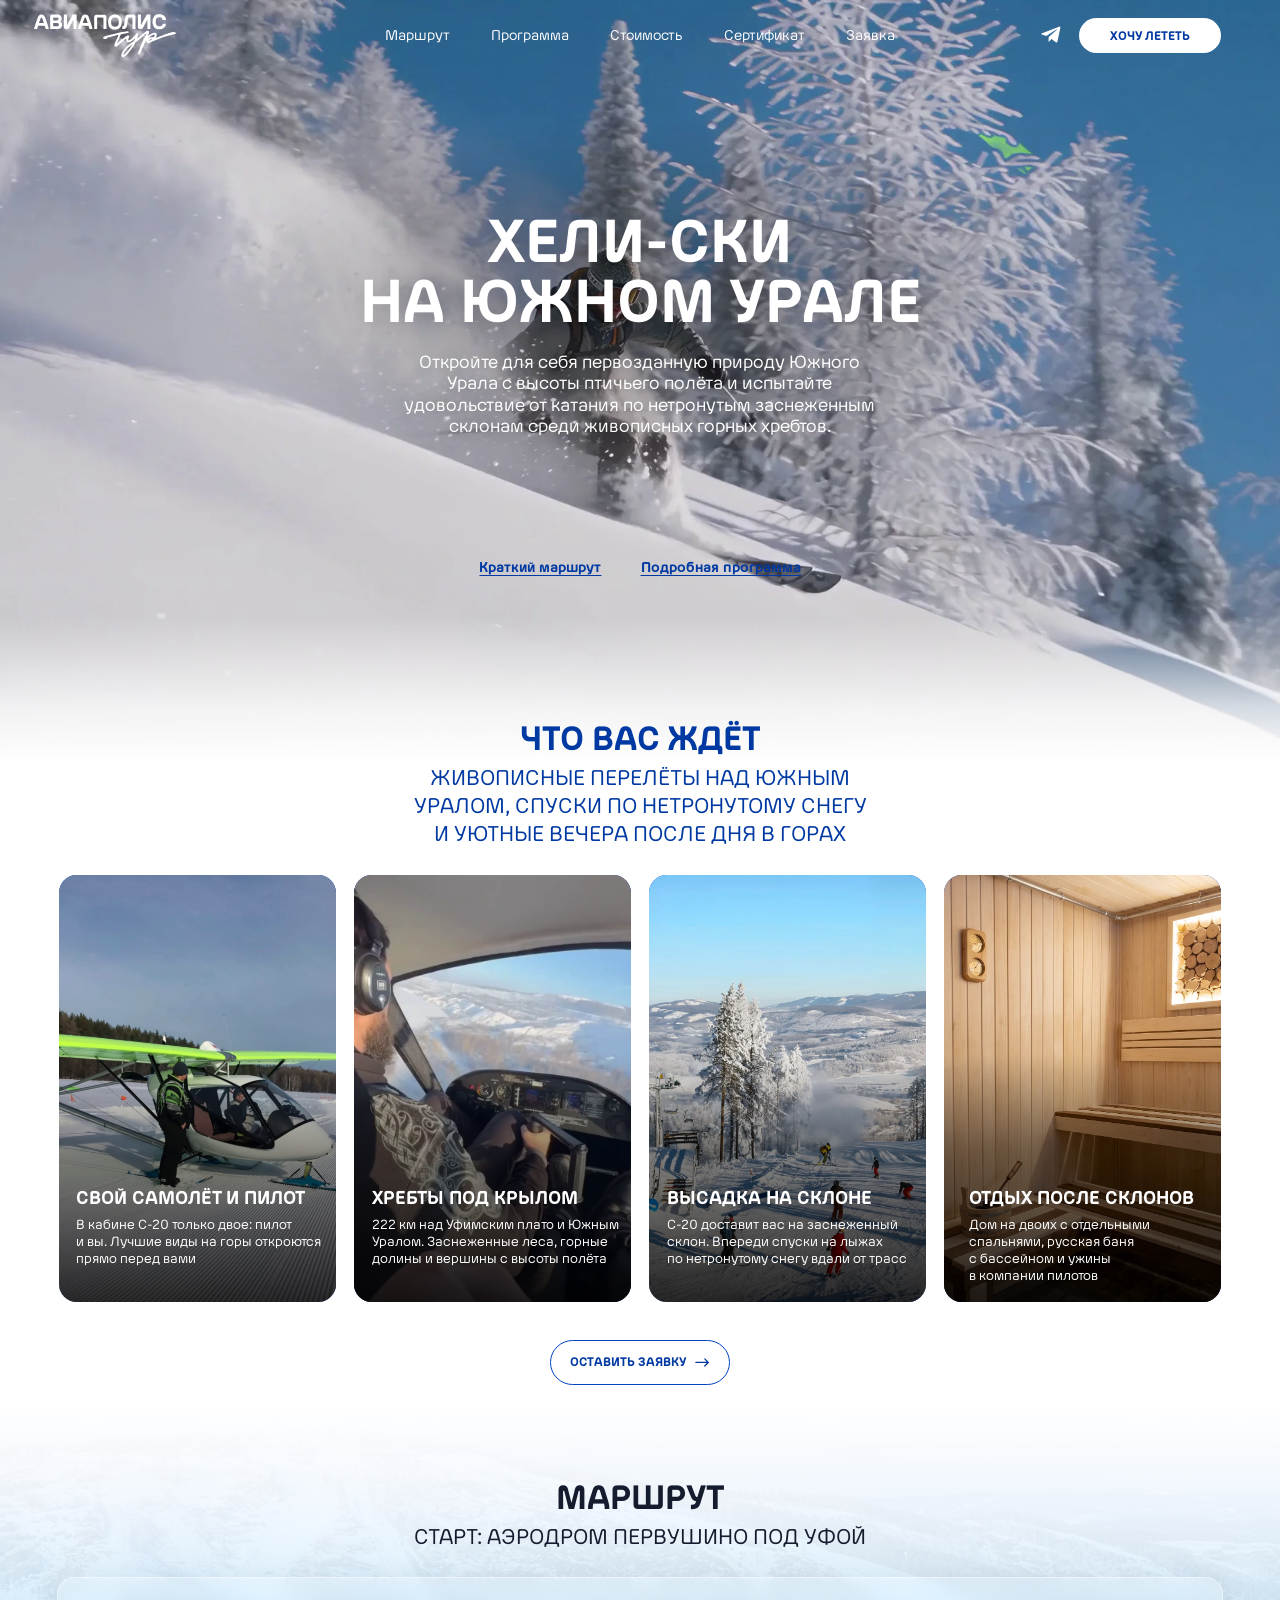
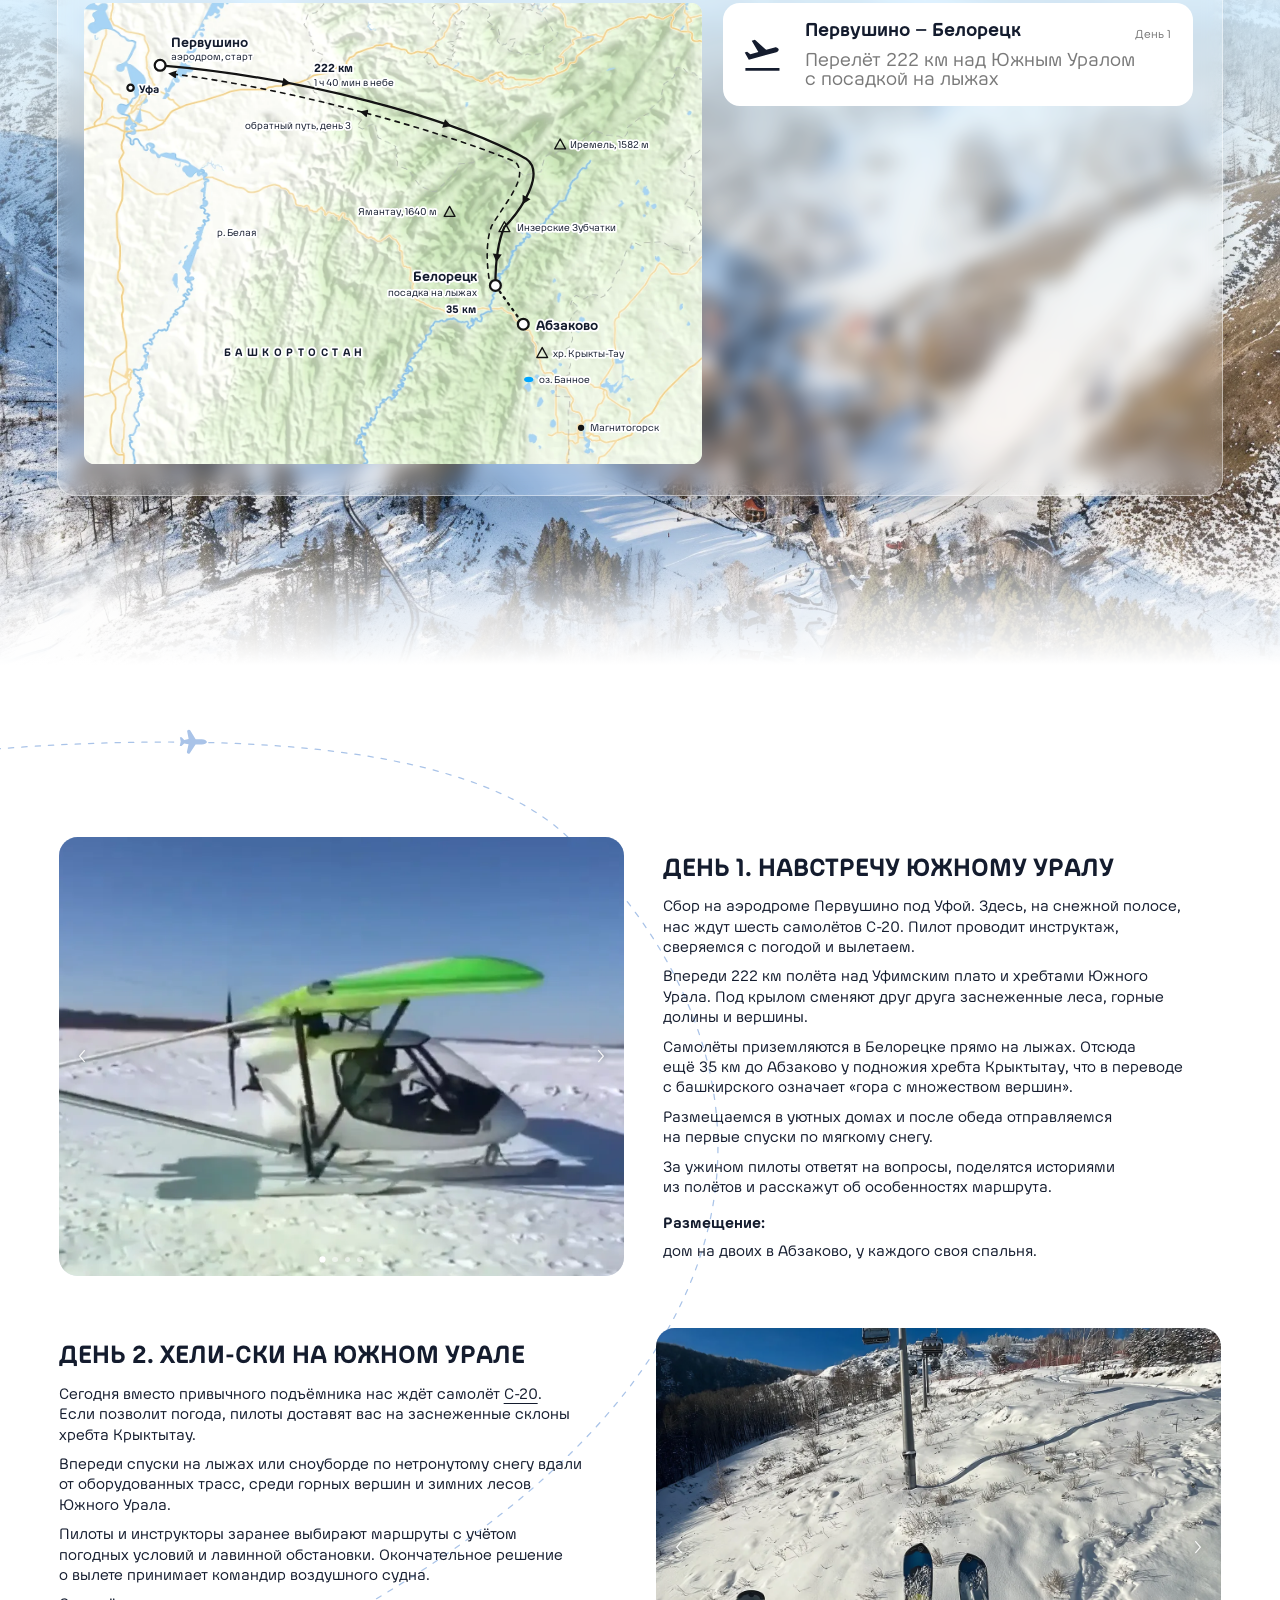
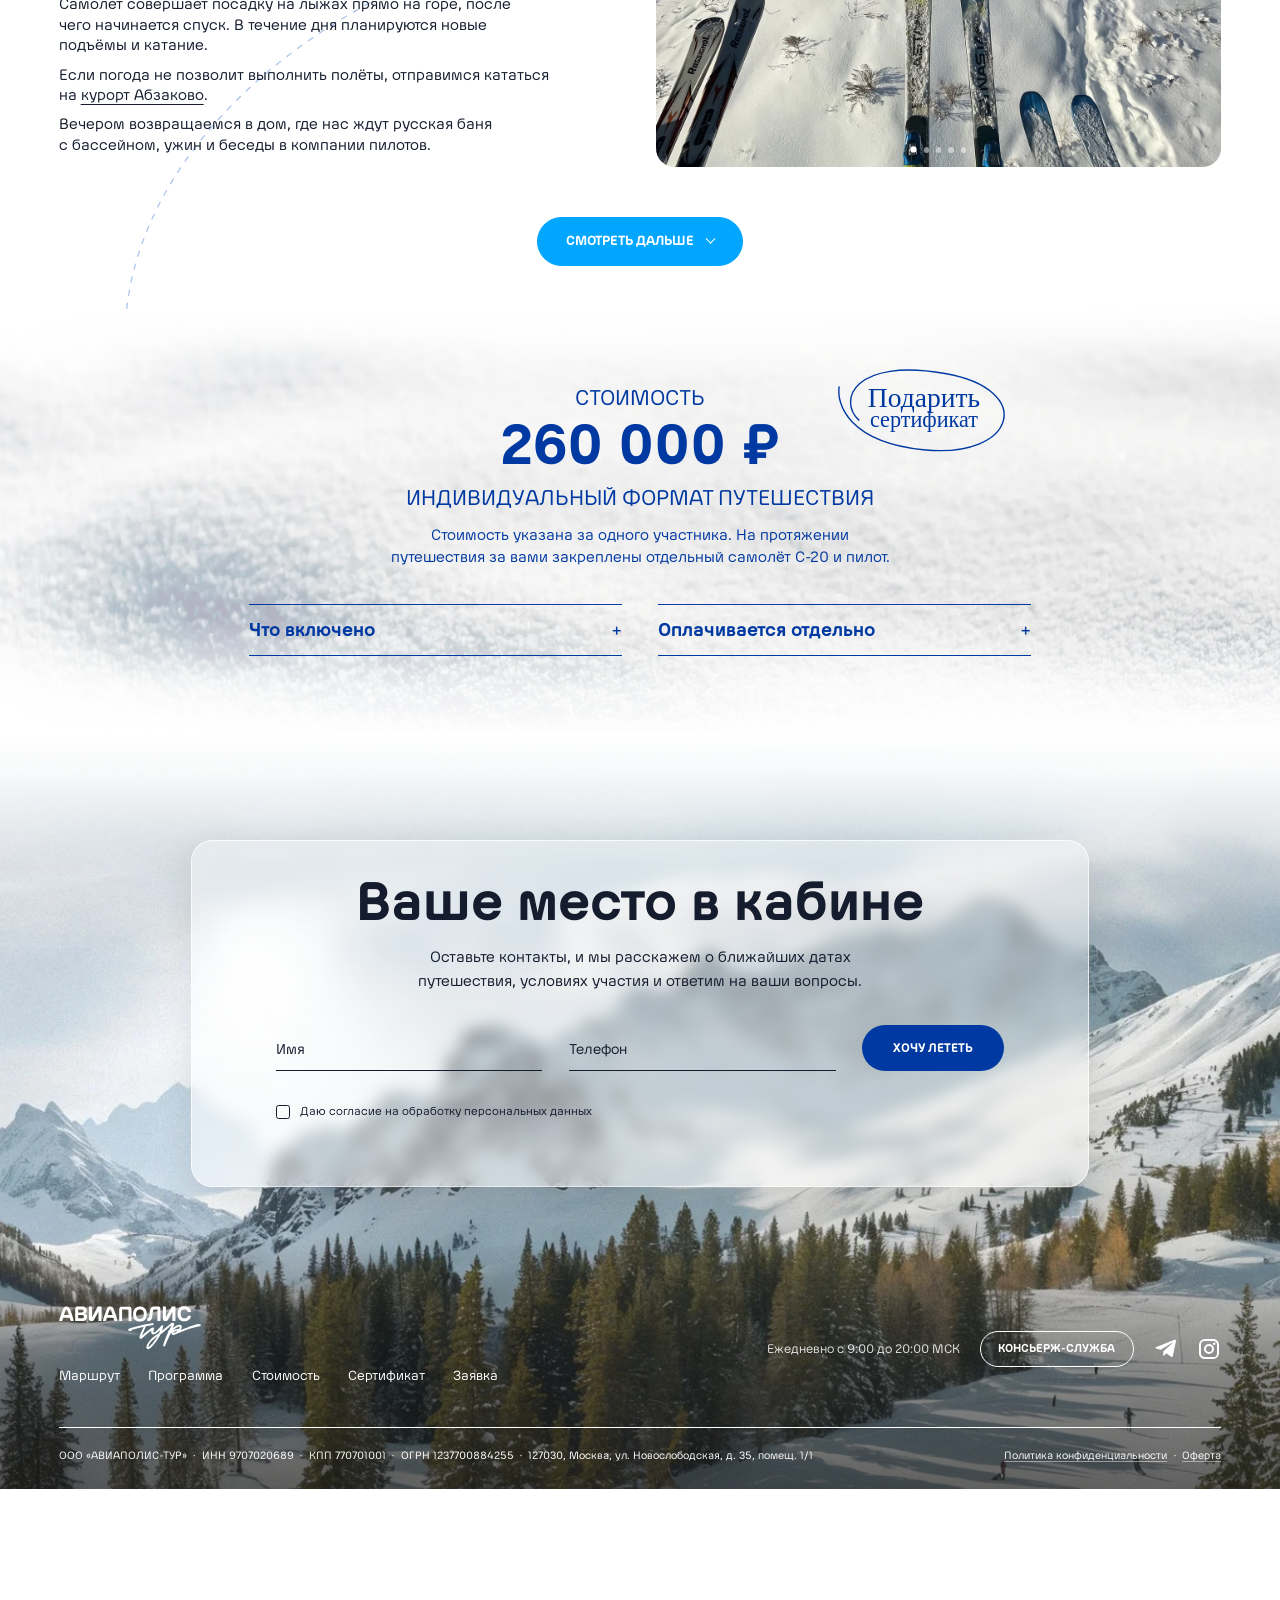
==== commit af190441: "Show the gift-certificate note beside the price on mobile Co-Authored-By: Claude Opus 5.5 <noreply@a" ====
--- a/polet-na-lyzhah.html
+++ b/polet-na-lyzhah.html
@@ -31,6 +31,7 @@
 @media (max-width:1240px){.price-gift-note{left:auto;right:16px}}
 @media (max-width:760px){.price-gift-note{position:relative;right:auto;display:block;margin:0 auto 18px;transform:scale(.8)}}
 .ps-num{position:relative;display:inline-block}@media (min-width:761px){.price-sum .price-gift-note{left:calc(100% + 64px);top:-50px;right:auto;width:190px;height:93px;font-size:16px;line-height:normal}.price-gift-note span{transform:none}.price-gift-note .pn1{top:17px;left:6px;right:0;font-size:31px;line-height:31px}.price-gift-note .pn2{top:45px;left:6px;right:0;font-size:25px;line-height:25px}}
+@media (max-width:760px){.price-sum .price-gift-note{position:absolute;display:block;left:calc(100% - 80px);right:auto;top:-72px;width:132px;height:65px;margin:0;transform:none;font-size:12px;line-height:normal}.price-gift-note span{transform:none}.price-gift-note .pn1{top:11px;left:4px;right:0;font-size:23px;line-height:23px}.price-gift-note .pn2{top:32px;left:4px;right:0;font-size:18px;line-height:18px}}
 </style>
 <script async src="https://www.googletagmanager.com/gtag/js?id=G-YHTC8G9PQP"></script>
 <script>window.dataLayer=window.dataLayer||[];function gtag(){dataLayer.push(arguments)}gtag('js',new Date());gtag('config','G-YHTC8G9PQP');</script>
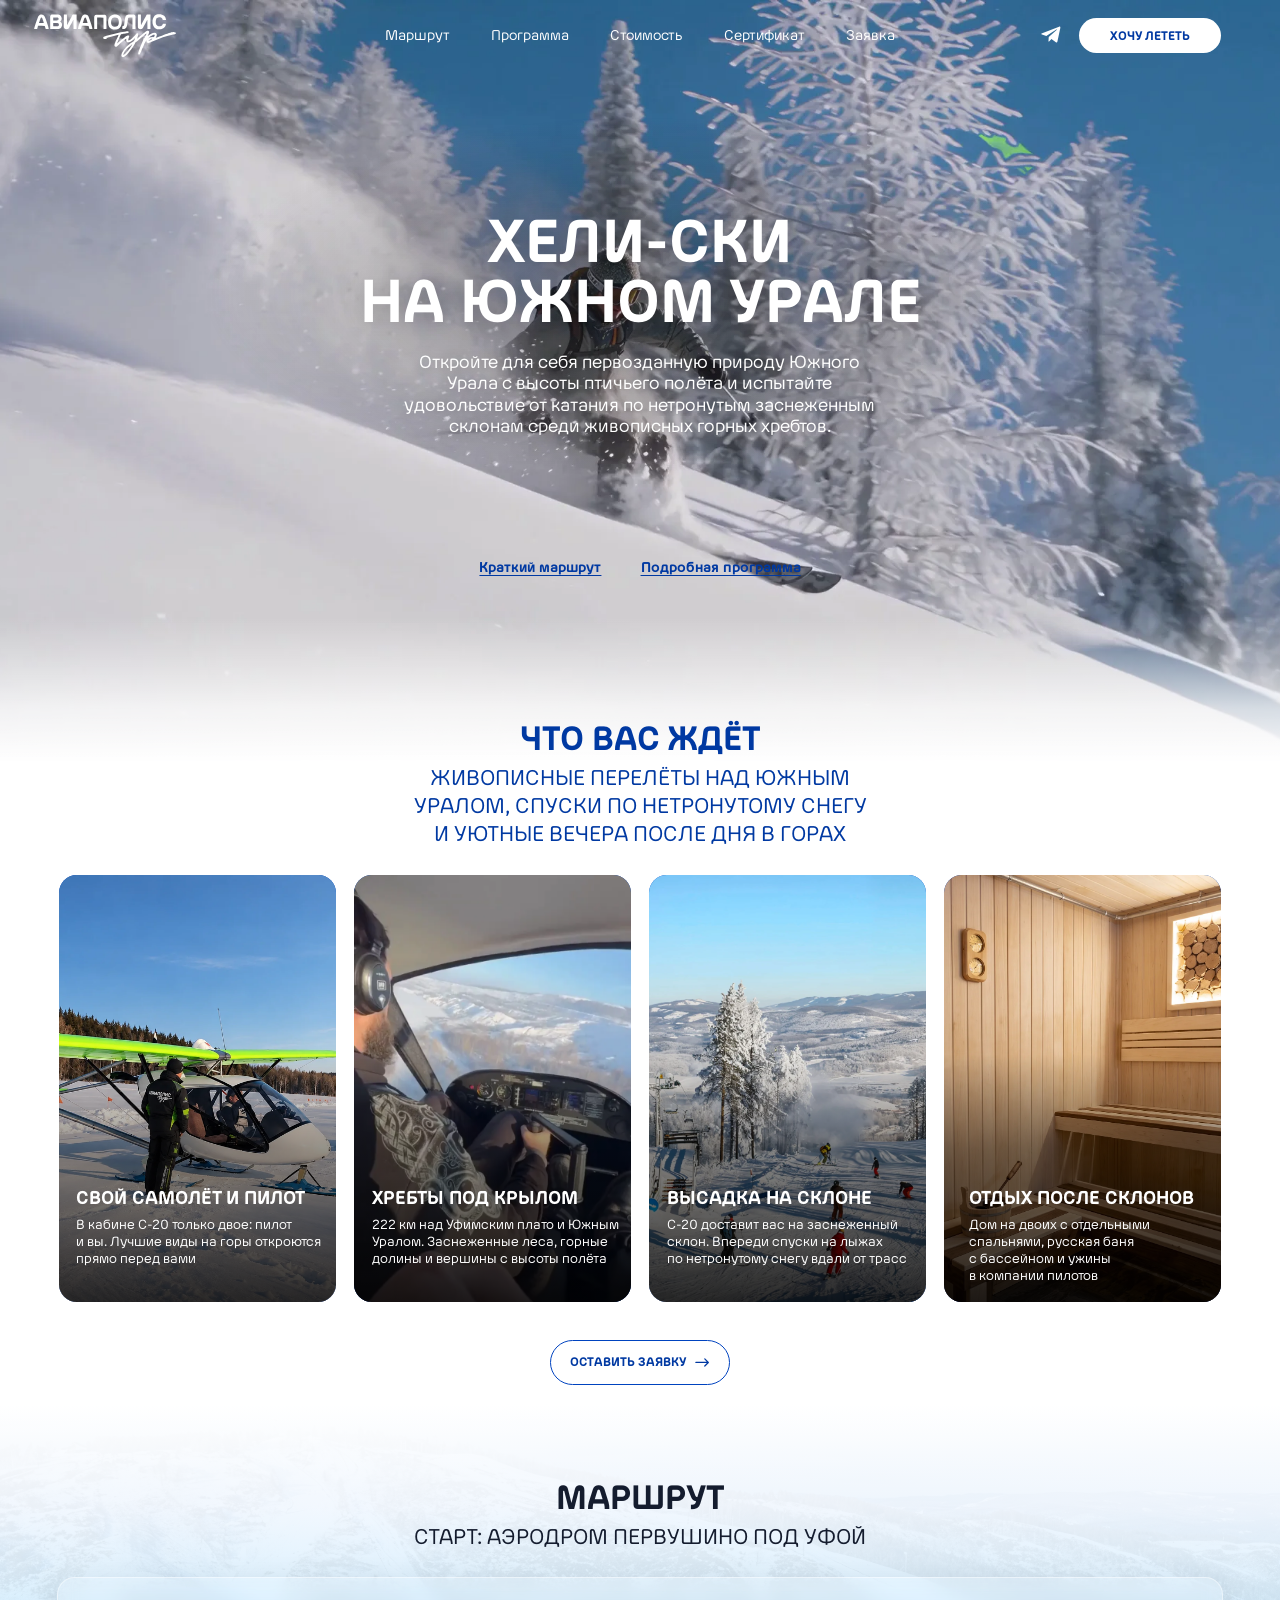
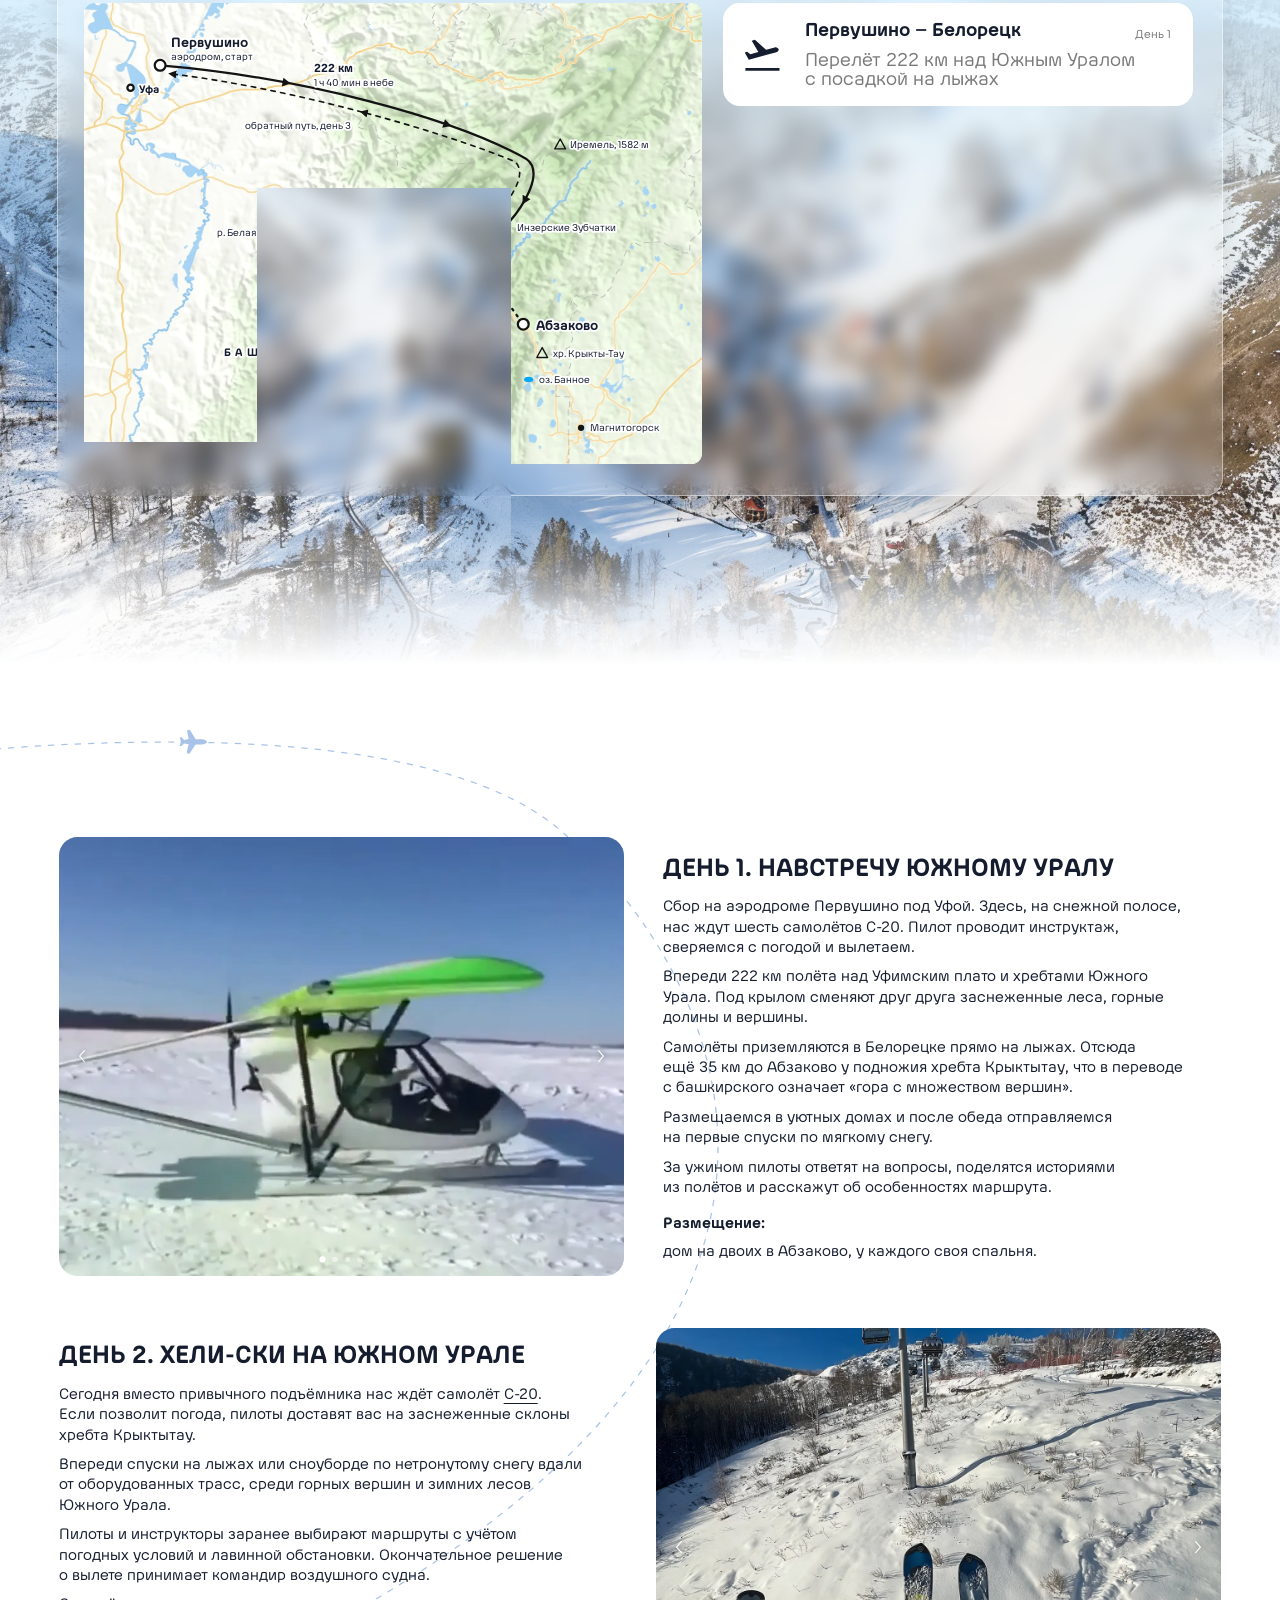
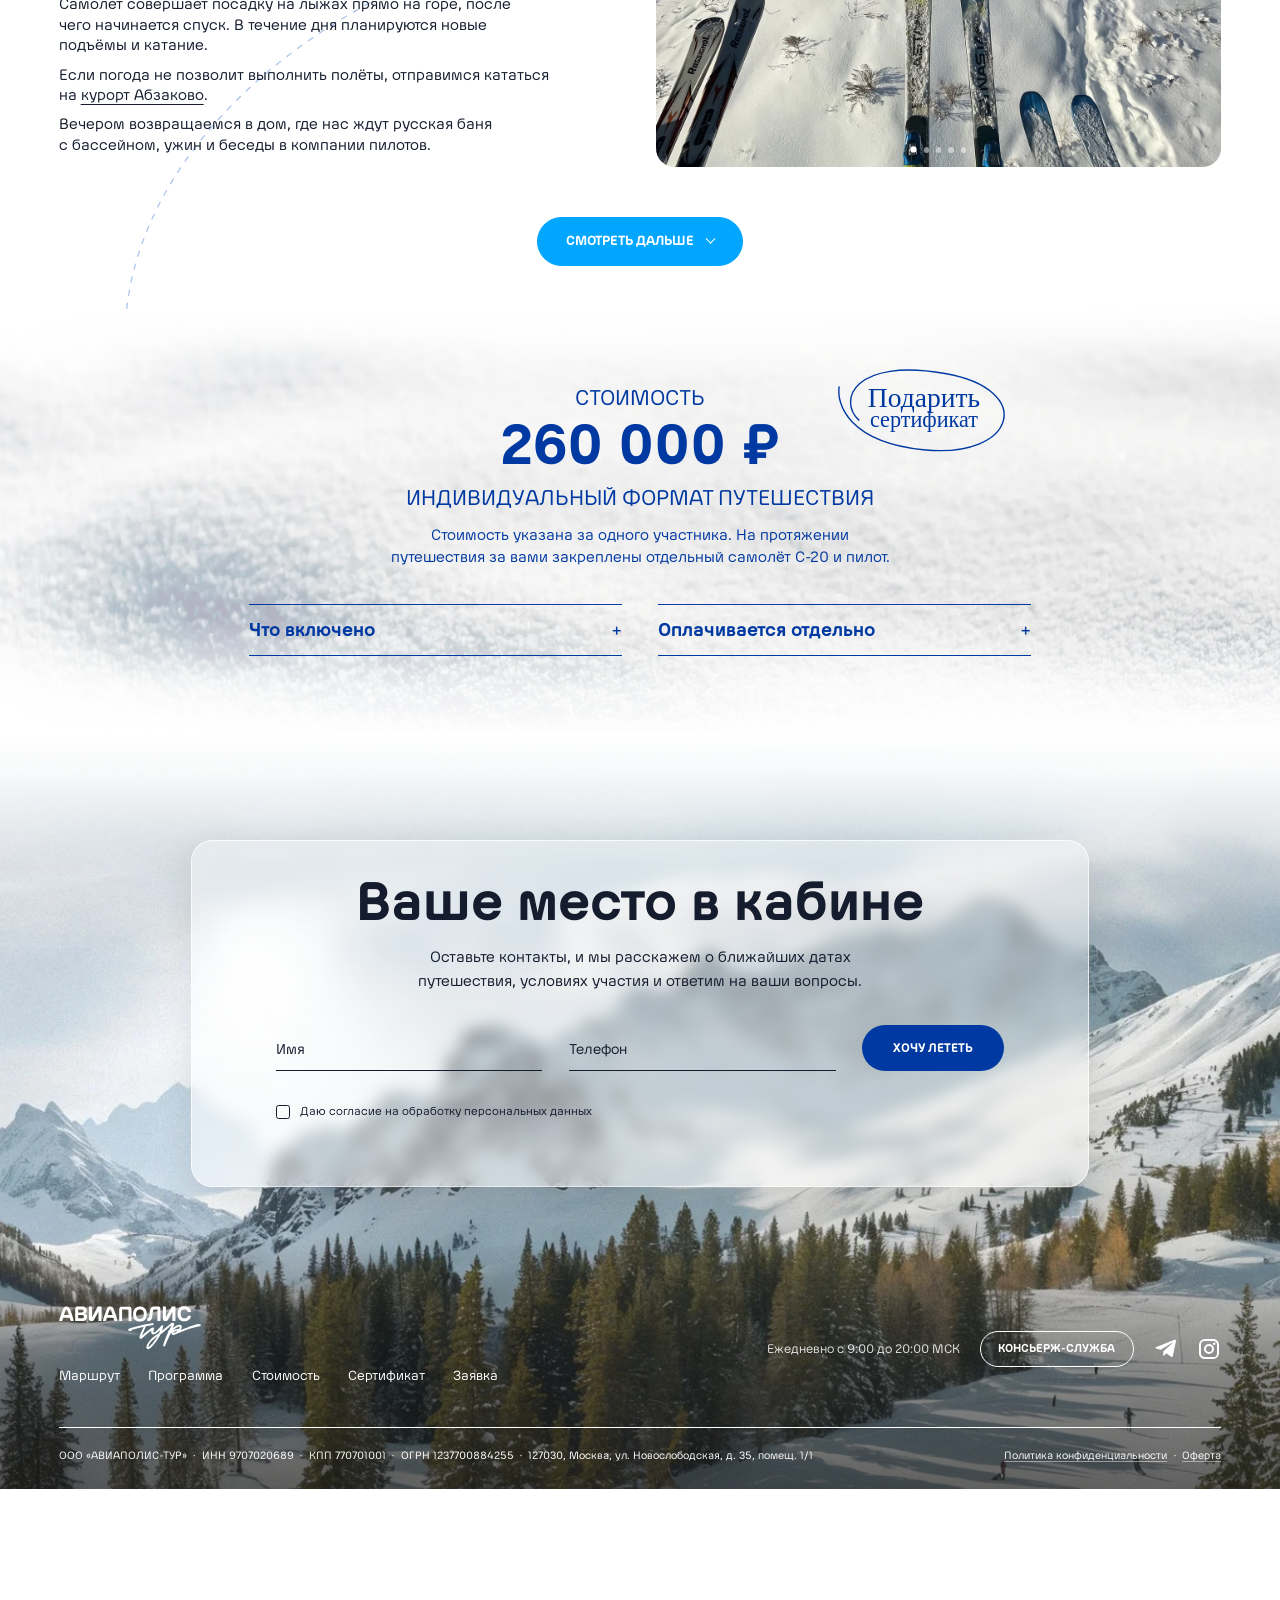
==== commit 18e99fd2: "Use the new photo of the C-20 with its pilot on the first card Co-Authored-By: Claude Opus 5.5 <nore" ====
--- a/polet-na-lyzhah.html
+++ b/polet-na-lyzhah.html
@@ -63,7 +63,7 @@
   <h2 class="h2">Что вас&nbsp;ждёт</h2>
   <p class="await-lead">Живописные перелёты над&nbsp;Южным Уралом, спуски по&nbsp;нетронутому снегу и&nbsp;уютные вечера после дня в&nbsp;горах</p>
   <div class="cards">
-    <article class="card"><img loading="lazy" src="assets/img/ski2-c1m.webp" alt="Самолёт С-20 на подготовленной снежной полосе"><div class="card-t"><h3>Свой самолёт и&nbsp;пилот</h3><p>В&nbsp;кабине С-20 только двое: пилот и&nbsp;вы. Лучшие виды на&nbsp;горы откроются прямо перед вами</p></div></article>
+    <article class="card"><img loading="lazy" src="assets/img/ski2-c1-plane.webp" alt="Самолёт С-20 на лыжах на снежной полосе, рядом пилот"><div class="card-t"><h3>Свой самолёт и&nbsp;пилот</h3><p>В&nbsp;кабине С-20 только двое: пилот и&nbsp;вы. Лучшие виды на&nbsp;горы откроются прямо перед вами</p></div></article>
     <article class="card"><video muted loop playsinline preload="none" poster="assets/img/ski2-card2.webp" aria-label="Вид из кабины самолёта над хребтами"><source src="assets/video/ski2-card2.mp4" type="video/mp4"></video><div class="card-t"><h3>Хребты под&nbsp;крылом</h3><p>222&nbsp;км&nbsp;над&nbsp;Уфимским плато и&nbsp;Южным Уралом. Заснеженные леса, горные долины и&nbsp;вершины с&nbsp;высоты полёта</p></div></article>
     <article class="card"><img loading="lazy" src="assets/img/ski2-c3m.webp" alt="Склон в Абзаково"><div class="card-t"><h3>Высадка на&nbsp;склоне</h3><p>С-20 доставит вас&nbsp;на&nbsp;заснеженный склон. Впереди спуски на&nbsp;лыжах по&nbsp;нетронутому снегу вдали от&nbsp;трасс</p></div></article>
     <article class="card"><img loading="lazy" src="assets/img/ski2-c4-banya.webp" alt="Парная в бане"><div class="card-t" style="left:28px"><h3>Отдых после склонов</h3><p>Дом на&nbsp;двоих с&nbsp;отдельными спальнями, русская баня с&nbsp;бассейном и&nbsp;ужины в&nbsp;компании пилотов</p></div></article>
